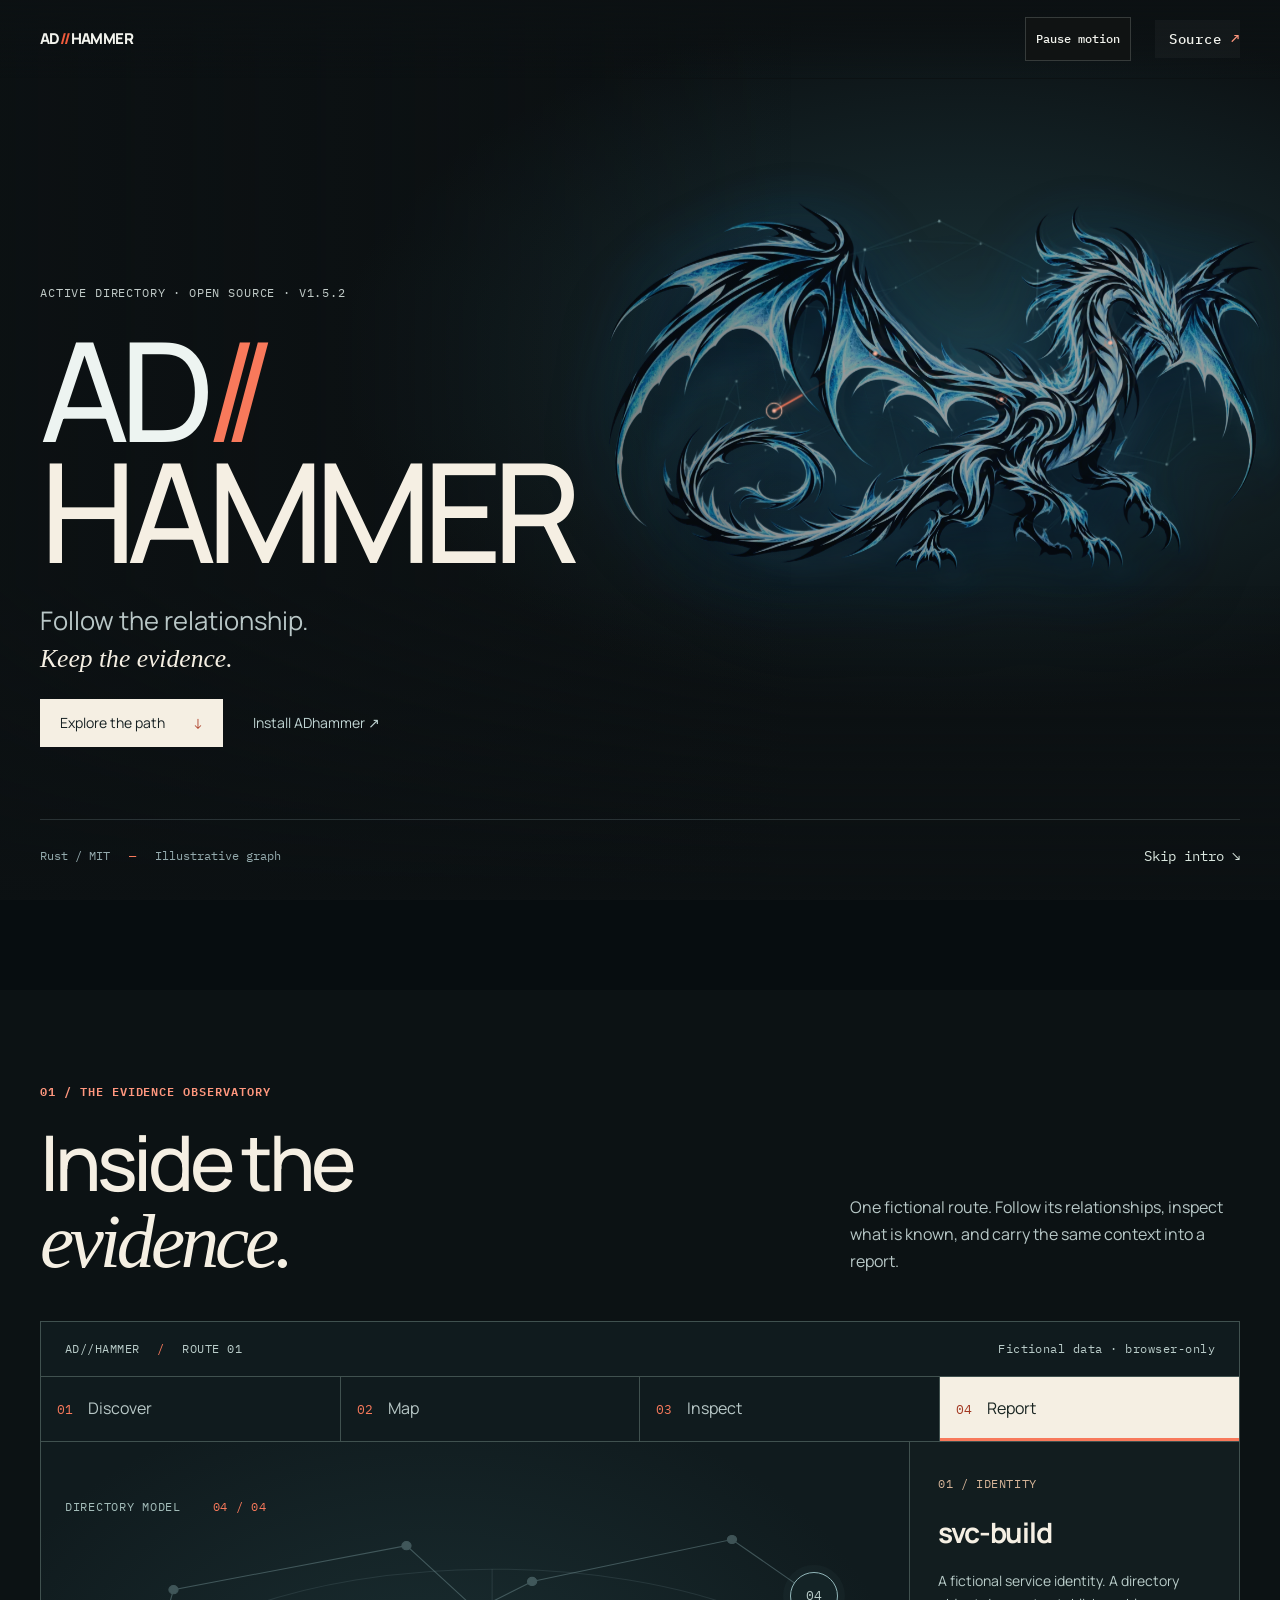
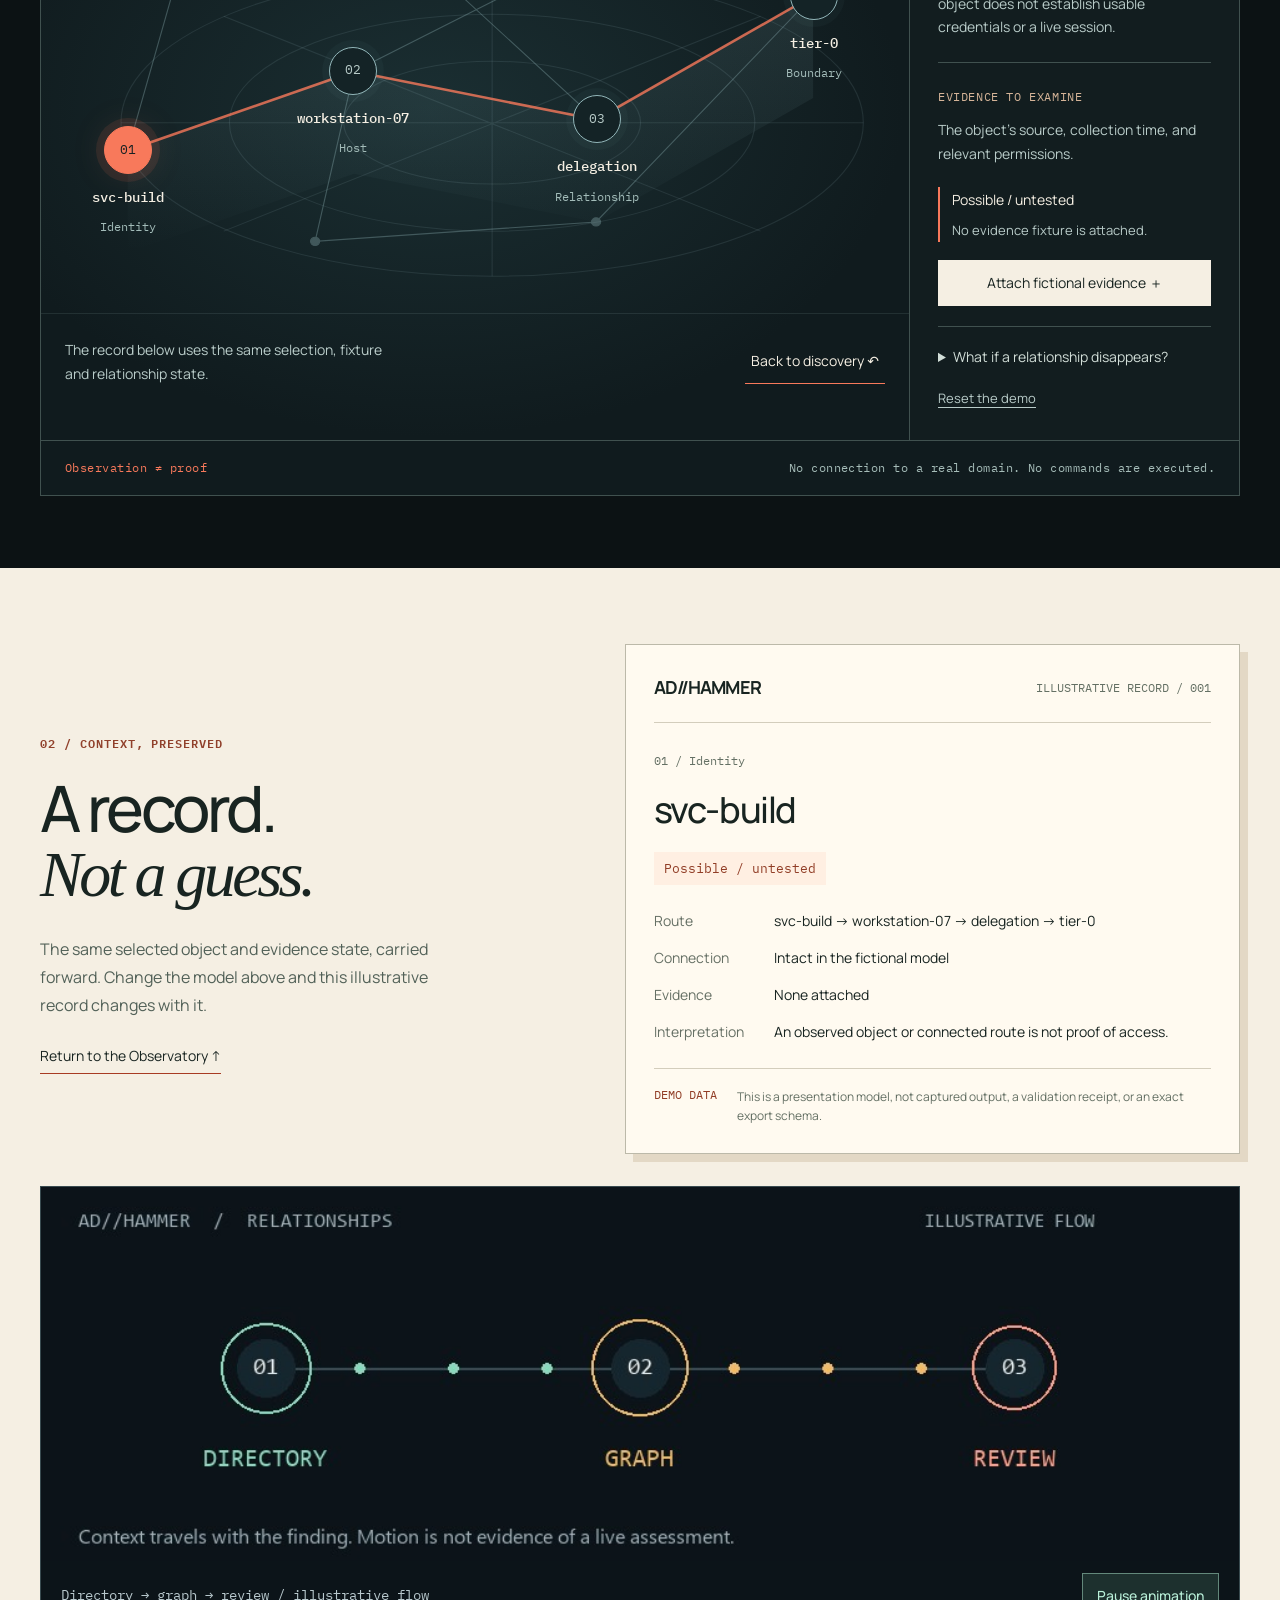
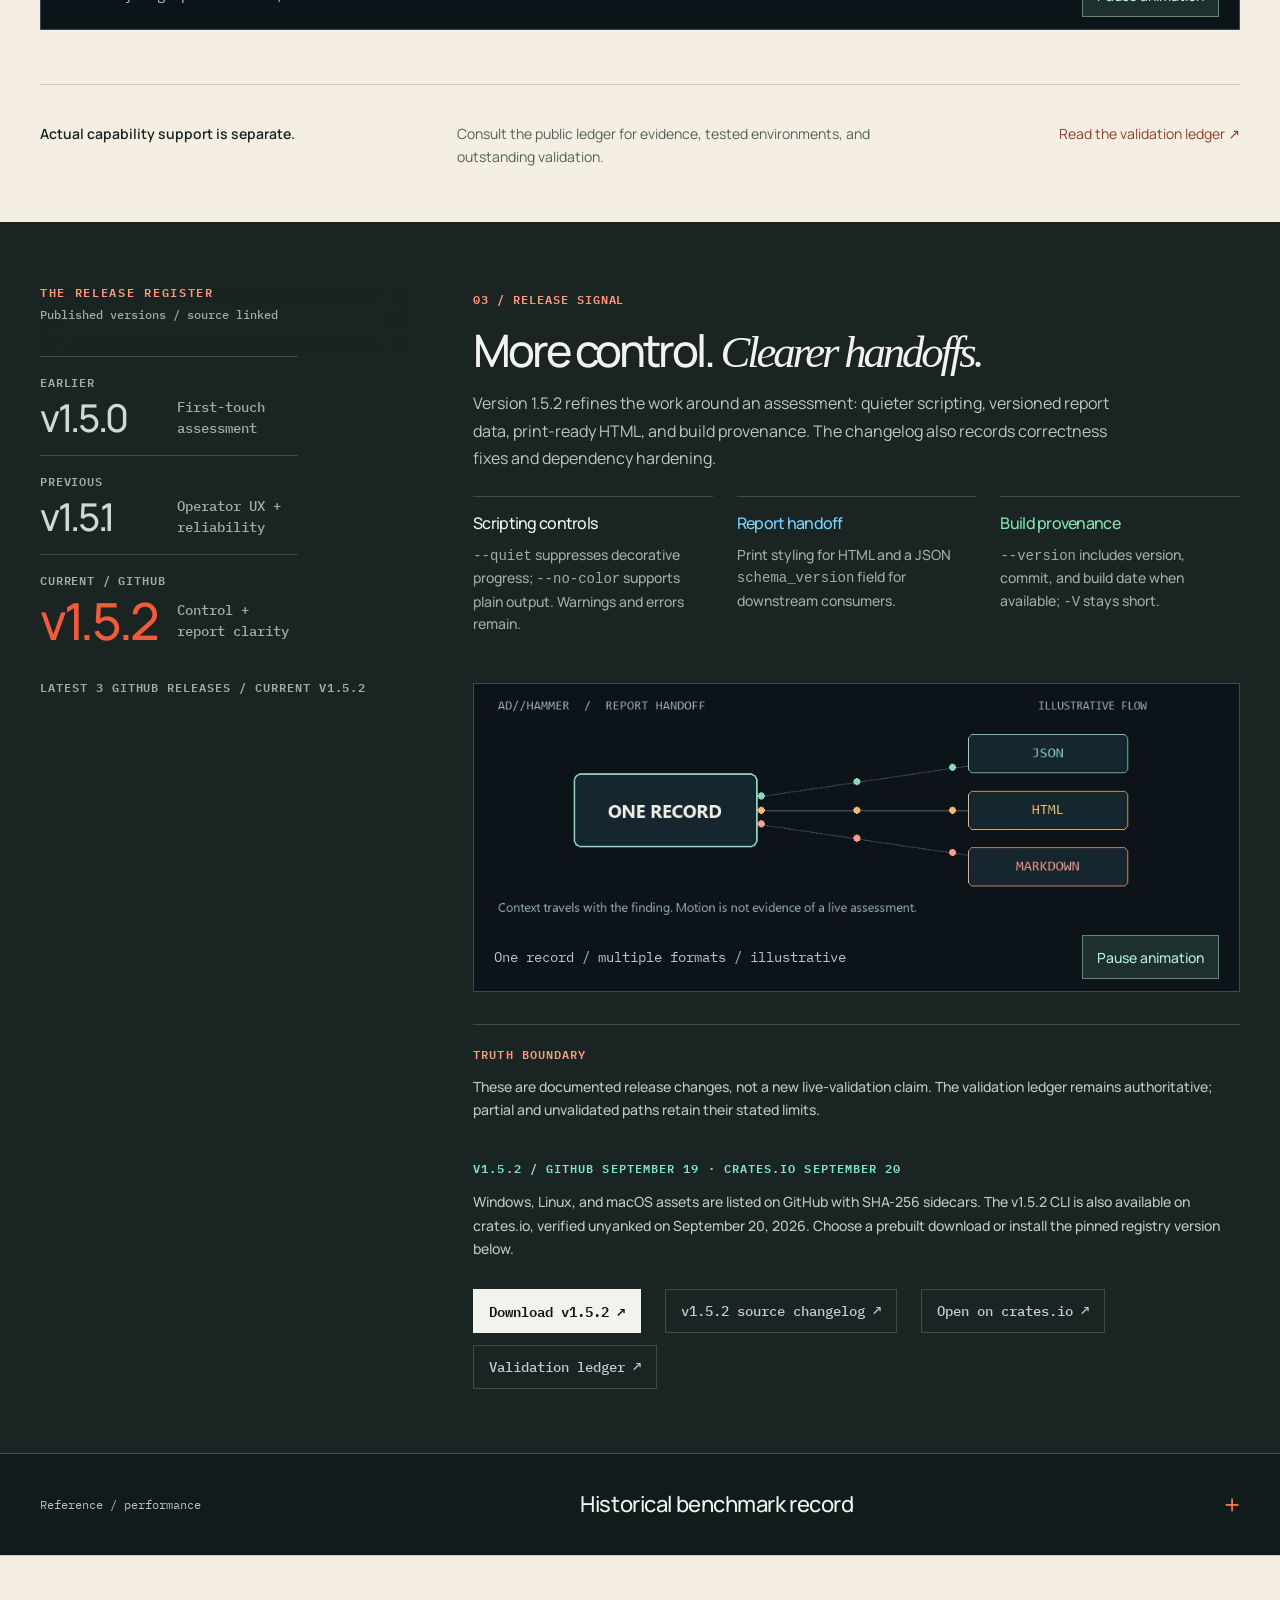
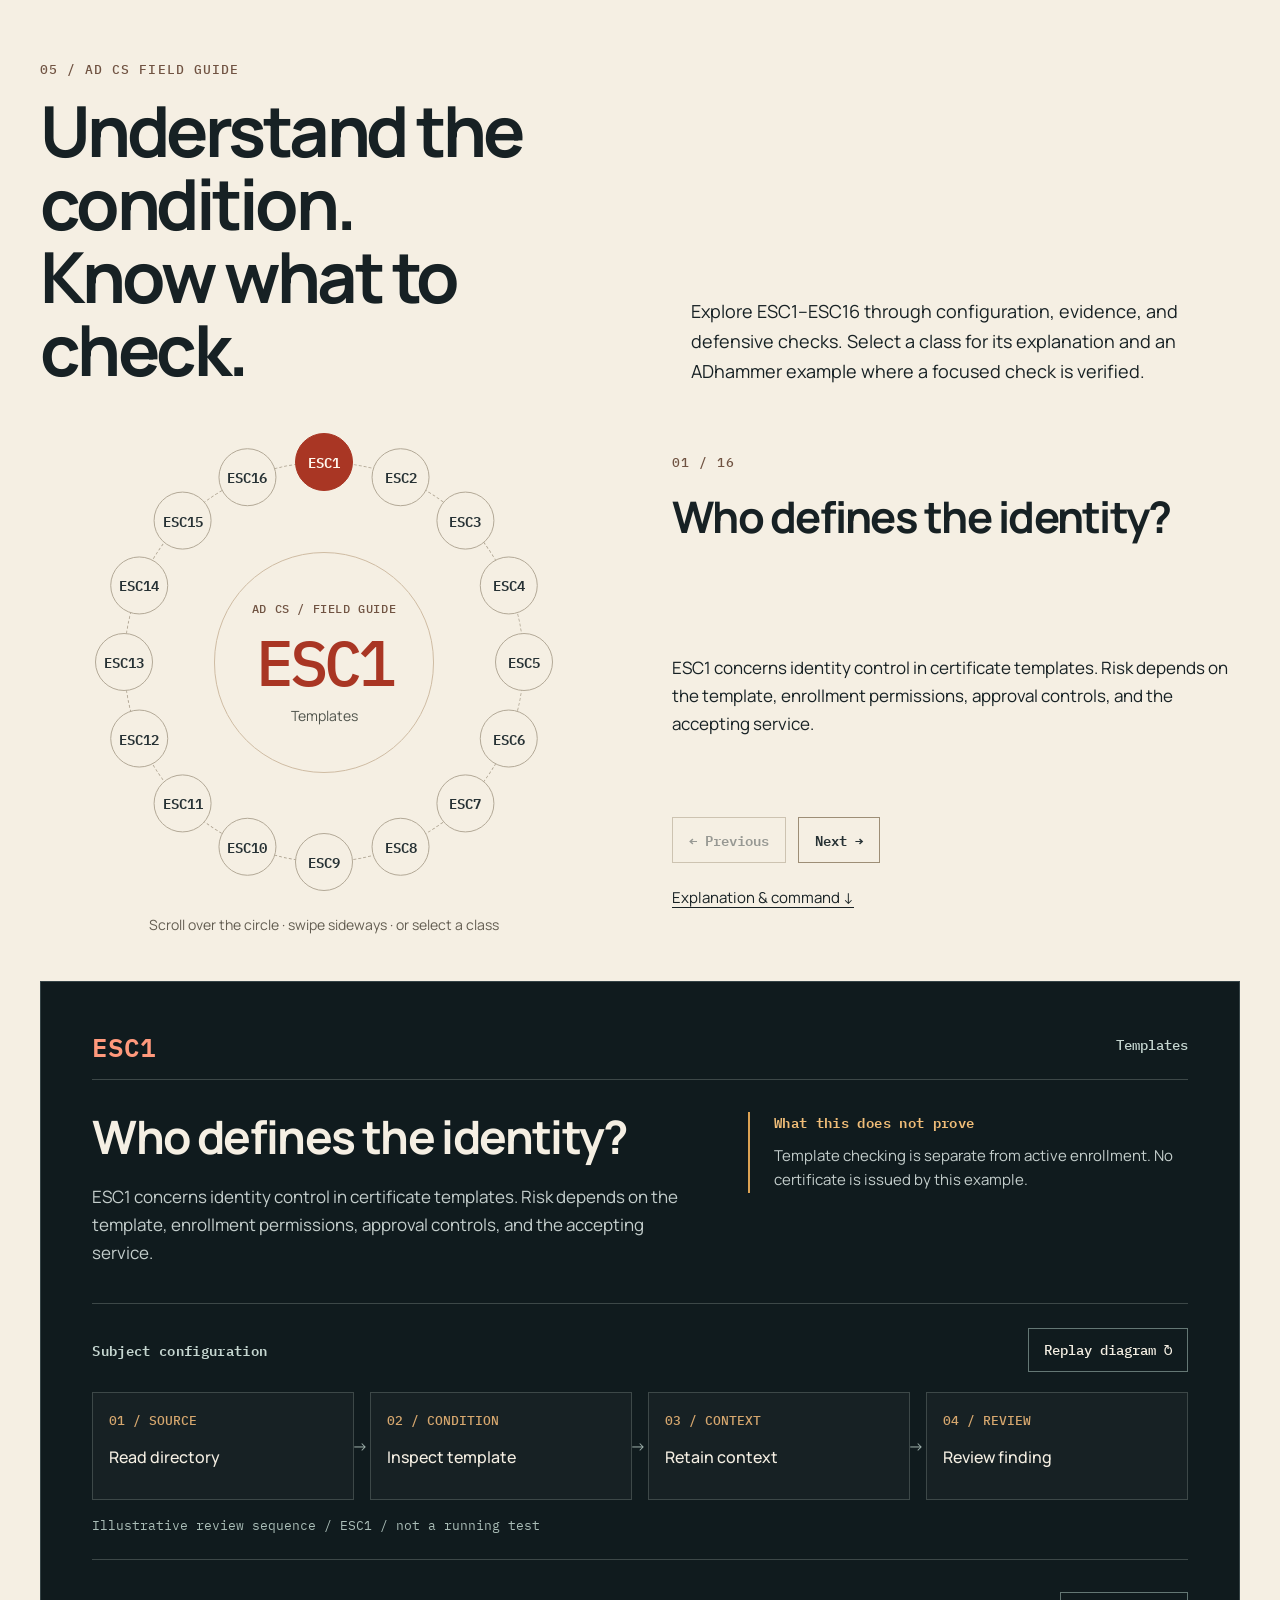
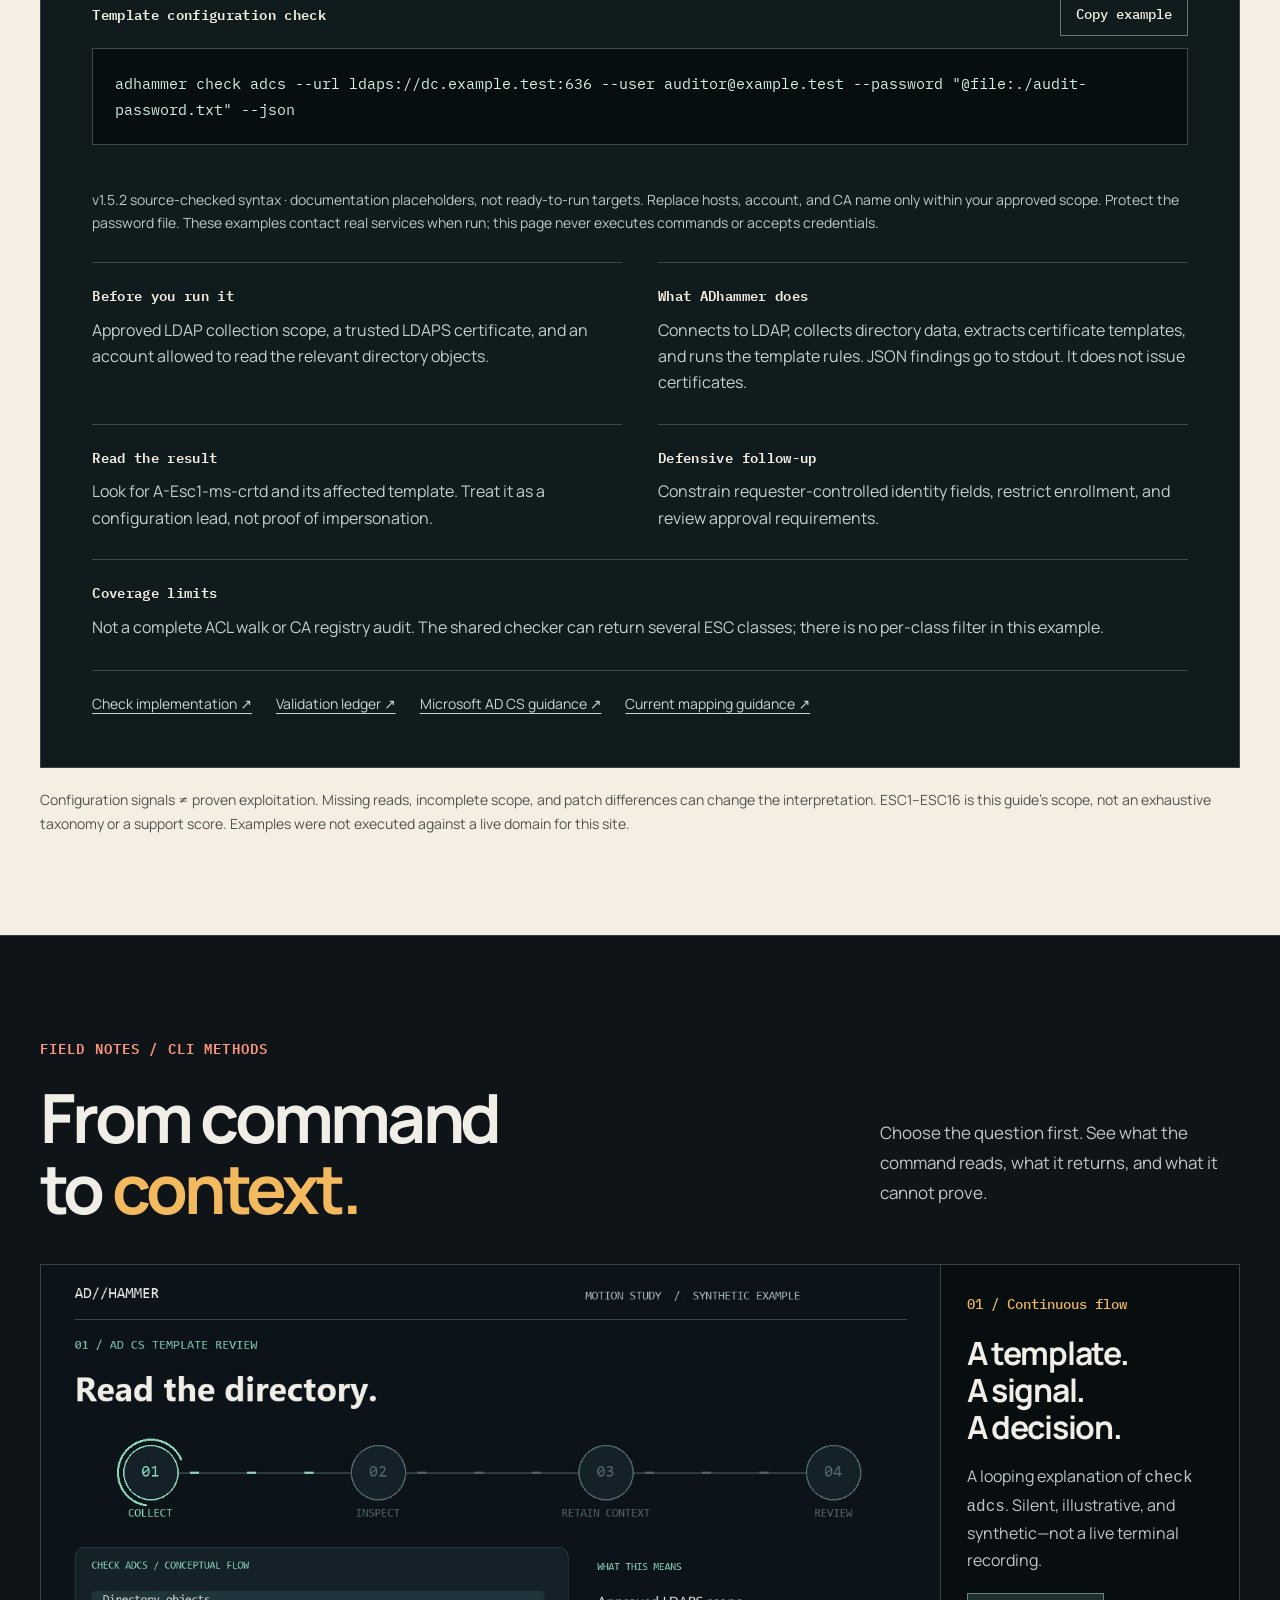
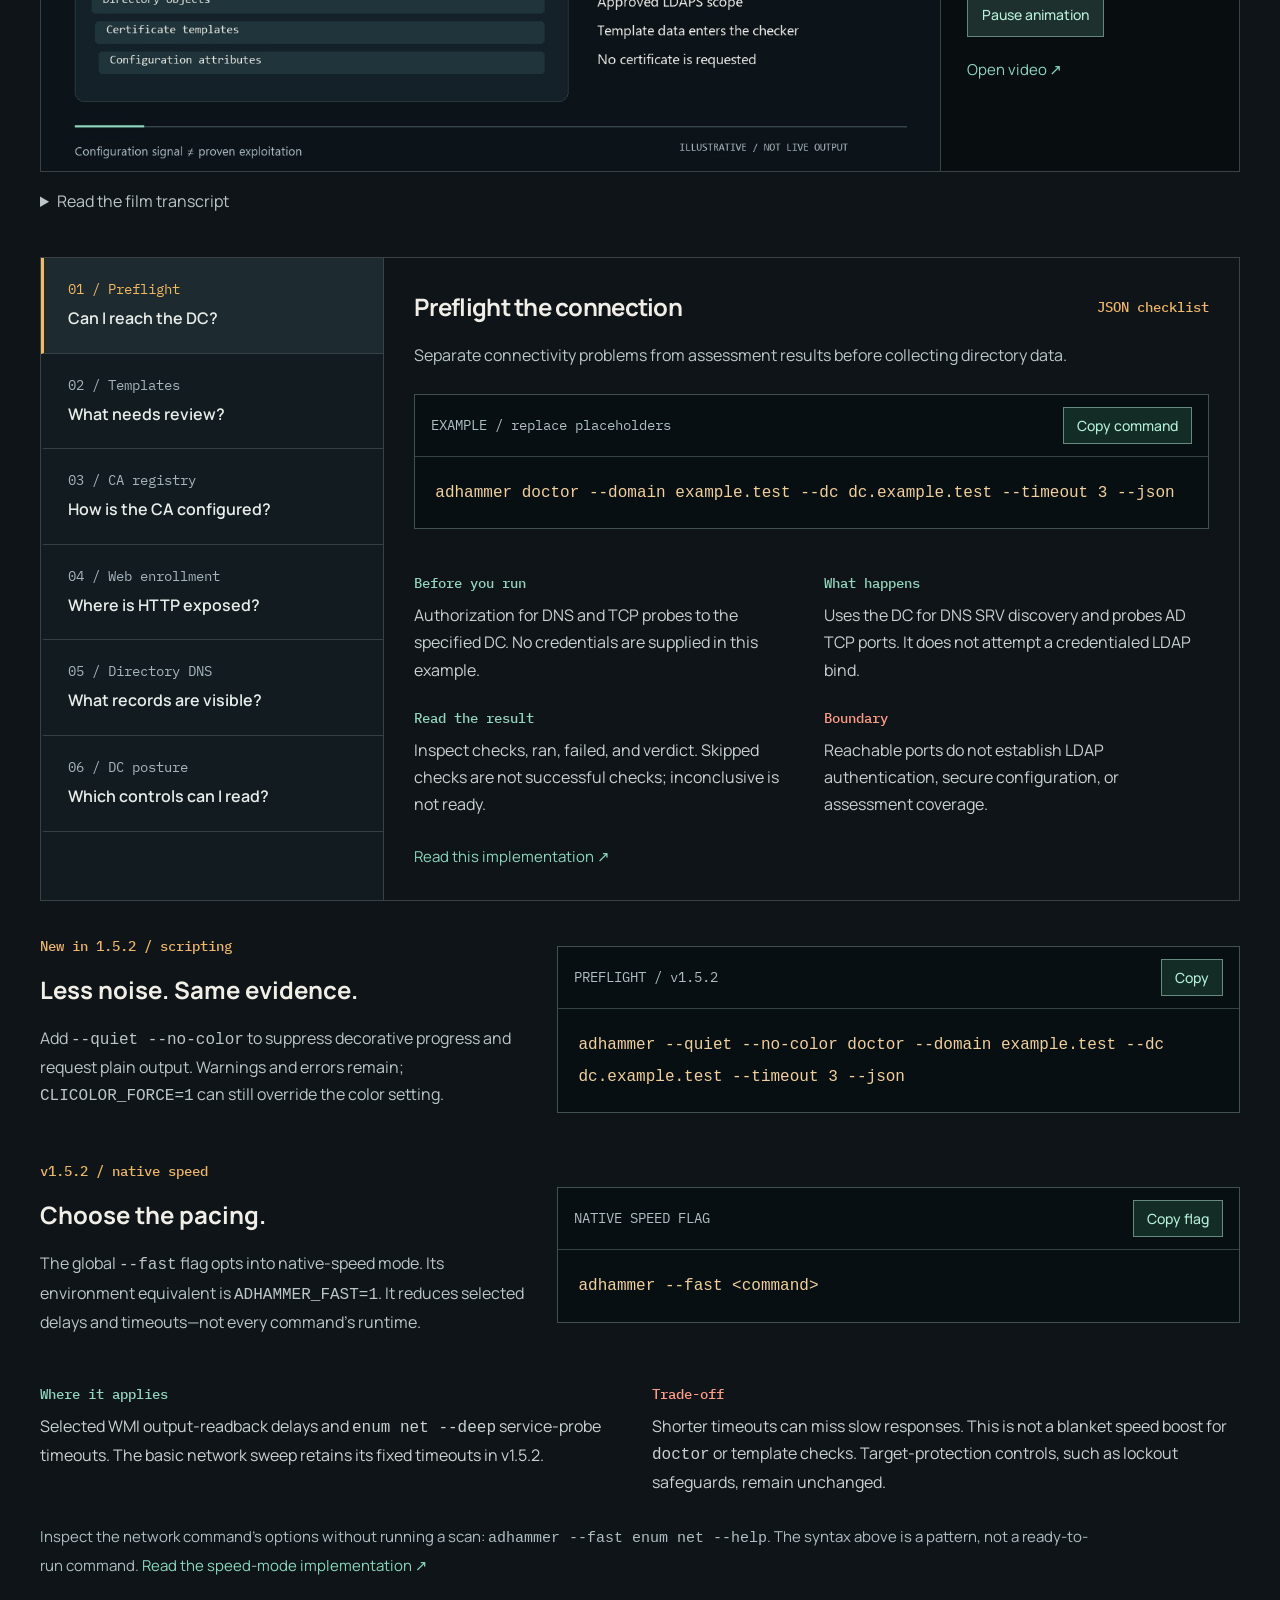
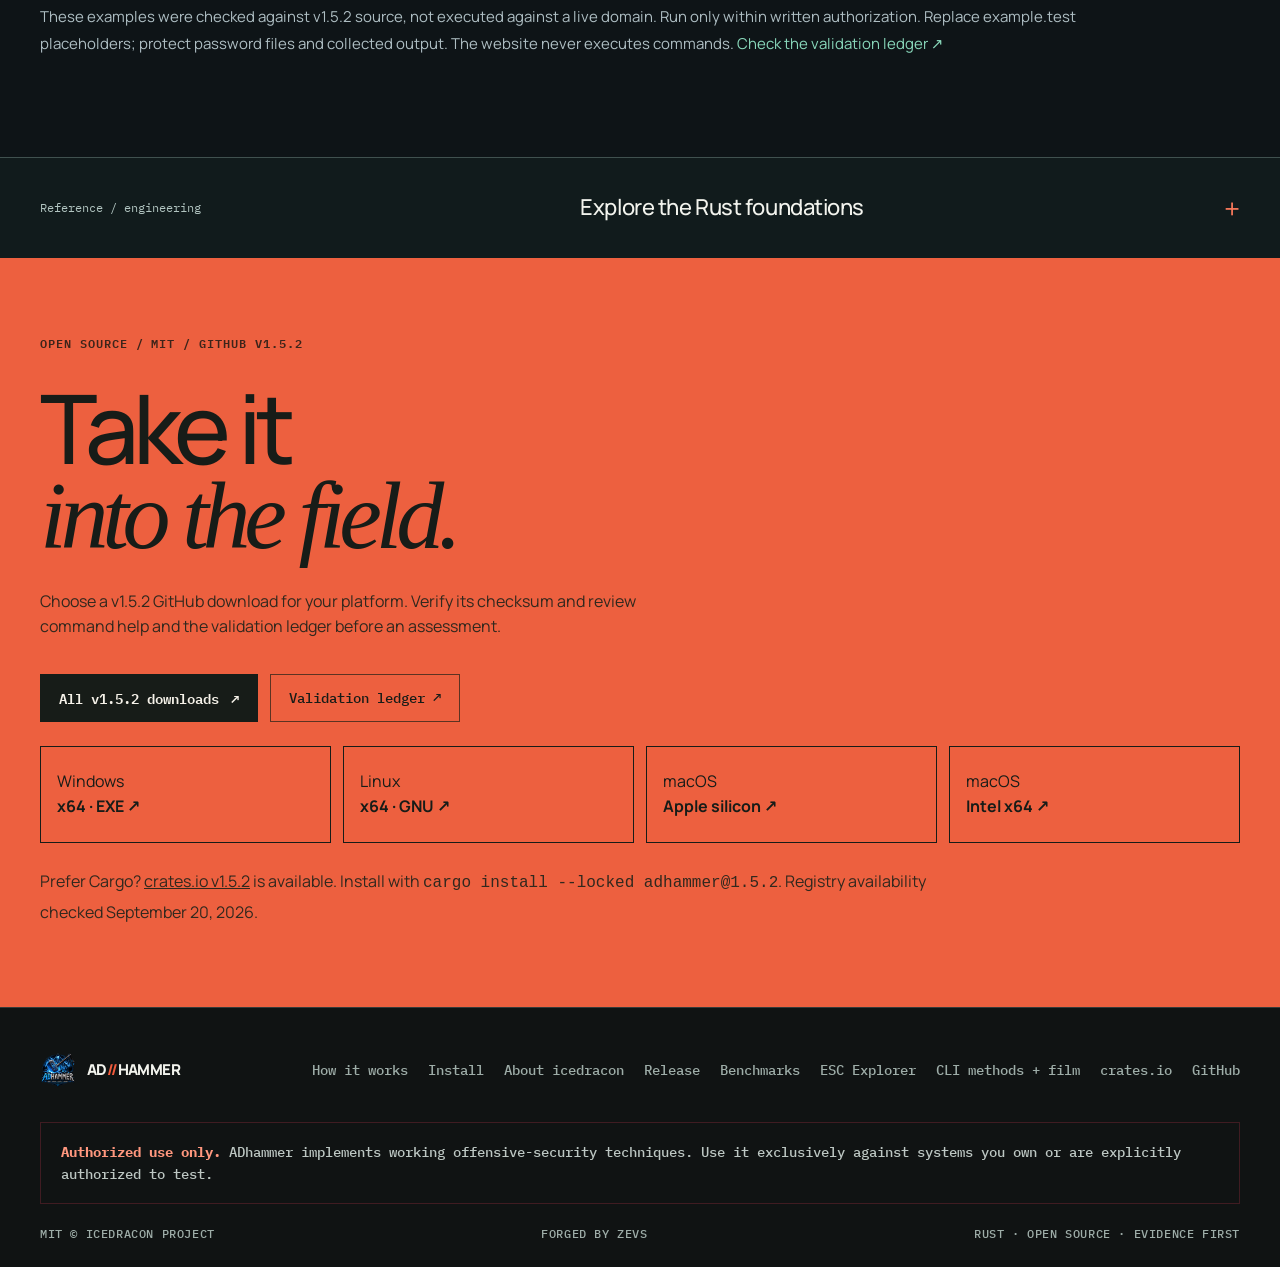
==== site/index.html @ d9f6930b "Refresh v1.5.2 site with ambient films and CLI field notes" ====
<!doctype html>
<html lang="en">
<head>
  <meta charset="utf-8">
  <meta name="viewport" content="width=device-width, initial-scale=1">
  <title>ADhammer — Active Directory Pentest Tool in Rust</title>
  <meta name="description" content="ADhammer is an open-source Active Directory pentest tool in Rust for first-touch discovery, attack-path analysis, AD CS assessment, and evidence-first reporting.">
  <meta name="keywords" content="Active Directory pentest tool, Active Directory penetration testing, Active Directory security assessment, AD CS, attack path analysis, BloodHound, Kerberos, Rust">
  <meta name="author" content="zevs · icedracon">
  <meta name="robots" content="index, follow">
  <meta name="googlebot" content="index, follow, max-image-preview:large, max-snippet:-1, max-video-preview:-1">
  <link rel="canonical" href="https://icedracon.github.io/adhammer/">
  <meta name="theme-color" content="#05070d">
  <link rel="icon" type="image/png" href="assets/favicon.png">
  <link rel="preload" href="assets/ice-dragon-graph.webp" as="image" type="image/webp">
  <meta property="og:title" content="ADhammer — Active Directory Pentest Tool in Rust">
  <meta property="og:description" content="Open-source Active Directory pentest tool for first-touch discovery, attack-path analysis, AD CS assessment, and evidence-first reporting.">
  <meta property="og:type" content="website">
  <meta property="og:url" content="https://icedracon.github.io/adhammer/">
  <meta property="og:site_name" content="ADhammer">
  <meta property="og:image" content="https://icedracon.github.io/adhammer/assets/adhammer-mark.webp">
  <meta property="og:image:width" content="760">
  <meta property="og:image:height" content="760">
  <meta property="og:image:alt" content="ADhammer open-source Active Directory pentest tool">
  <meta name="twitter:card" content="summary_large_image">
  <meta name="twitter:title" content="ADhammer — Active Directory Pentest Tool in Rust">
  <meta name="twitter:description" content="Open-source Active Directory pentest tool for first-touch discovery, attack-path analysis, AD CS assessment, and evidence-first reporting.">
  <meta name="twitter:image" content="https://icedracon.github.io/adhammer/assets/adhammer-mark.webp">
  <meta name="twitter:image:alt" content="ADhammer open-source Active Directory pentest tool">
  <link rel="preconnect" href="https://fonts.googleapis.com">
  <link rel="preconnect" href="https://fonts.gstatic.com" crossorigin>
  <link rel="stylesheet" href="https://fonts.googleapis.com/css2?family=IBM+Plex+Mono:wght@400;500;600&family=Manrope:wght@400;500;600;700;800&display=swap">
  <script>document.documentElement.classList.add("js");</script>
  <style>
    :root {
      --ink: #05070d;
      --ink-2: #090c14;
      --ink-3: #101521;
      --paper: #edf2f6;
      --paper-2: #dfe7ed;
      --white: #f7fbff;
      --soft: #aeb8c4;
      --muted: #788491;
      --line: rgba(216, 234, 247, .13);
      --line-dark: rgba(8, 18, 30, .14);
      --ice: #79d2ff;
      --ice-bright: #c9f2ff;
      --blue: #2ea8ff;
      --blue-deep: #0a4e8a;
      --proof: #ff435e;
      --proof-bright: #ff94a5;
      --green: #82e4b2;
      --amber: #f4c573;
      --violet: #b7a0ff;
      --teal: #80e5cf;
      --max: 1280px;
      --display: "Manrope", system-ui, sans-serif;
      --mono: "IBM Plex Mono", ui-monospace, SFMono-Regular, Consolas, monospace;
    }

    * { box-sizing: border-box; }
    html { overflow-x: hidden; overflow-x: clip; scroll-behavior: smooth; scroll-padding-top: 88px; background: var(--ink); }
    body {
      margin: 0;
      min-width: 320px;
      overflow-x: hidden;
      overflow-x: clip;
      color: var(--white);
      background: var(--ink);
      font-family: var(--display);
      font-size: 16px;
      line-height: 1.6;
      -webkit-font-smoothing: antialiased;
      text-rendering: optimizeLegibility;
    }
    body::before {
      content: "";
      position: fixed;
      inset: 0;
      z-index: -5;
      pointer-events: none;
      background:
        radial-gradient(circle at 82% -8%, rgba(46, 168, 255, .14), transparent 30rem),
        linear-gradient(rgba(255, 255, 255, .022) 1px, transparent 1px),
        linear-gradient(90deg, rgba(255, 255, 255, .022) 1px, transparent 1px);
      background-size: auto, 76px 76px, 76px 76px;
      mask-image: linear-gradient(#000 0 52%, transparent 94%);
    }
    a { color: inherit; text-decoration: none; }
    button { color: inherit; font: inherit; }
    img { max-width: 100%; }
    .sr-only {
      position: absolute;
      width: 1px;
      height: 1px;
      padding: 0;
      margin: -1px;
      overflow: hidden;
      clip: rect(0, 0, 0, 0);
      white-space: nowrap;
      border: 0;
    }
    ::selection { color: #fff; background: #a61d34; }
    :focus-visible { outline: 2px solid var(--ice); outline-offset: 4px; }
    .shell { width: min(calc(100% - 48px), var(--max)); margin-inline: auto; }
    .mono { font-family: var(--mono); }
    .skip-link {
      position: fixed;
      top: 10px;
      left: 10px;
      z-index: 200;
      padding: 10px 14px;
      color: var(--ink);
      background: var(--white);
      transform: translateY(-160%);
      transition: transform .2s ease;
    }
    .skip-link:focus { transform: translateY(0); }
    .eyebrow {
      display: inline-flex;
      align-items: center;
      gap: 11px;
      color: var(--ice);
      font: 600 10px/1 var(--mono);
      letter-spacing: .18em;
      text-transform: uppercase;
    }
    .eyebrow::before { content: ""; width: 24px; height: 1px; background: currentColor; }
    .eyebrow.dark { color: #38546b; }
    .eyebrow.proof { color: var(--proof-bright); }
    .scroll-progress {
      position: fixed;
      inset: 0 auto auto 0;
      z-index: 120;
      width: 100%;
      height: 2px;
      background: linear-gradient(90deg, var(--ice), var(--proof));
      transform: scaleX(0);
      transform-origin: left;
      box-shadow: 0 0 18px rgba(46, 168, 255, .6);
      pointer-events: none;
    }

    header {
      position: fixed;
      inset: 0 0 auto;
      z-index: 100;
      border-bottom: 1px solid transparent;
      background: linear-gradient(to bottom, rgba(5, 7, 13, .86), transparent);
      transition: background .25s ease, border-color .25s ease;
    }
    header.scrolled {
      border-bottom-color: var(--line);
      background: rgba(5, 7, 13, .82);
      backdrop-filter: blur(18px) saturate(140%);
    }
    .nav {
      height: 76px;
      display: flex;
      align-items: center;
      gap: 30px;
    }
    .brand {
      display: inline-flex;
      align-items: center;
      gap: 11px;
      font-size: 15px;
      font-weight: 800;
      letter-spacing: -.04em;
      white-space: nowrap;
    }
    .brand img {
      width: 36px;
      height: 36px;
      object-fit: contain;
      filter: drop-shadow(0 0 12px rgba(46, 168, 255, .34));
    }
    .brand-slash { color: var(--proof); }
    .nav-links {
      display: flex;
      align-items: center;
      gap: 24px;
      margin-left: auto;
      color: #9da8b5;
      font: 500 11px/1 var(--mono);
      letter-spacing: .08em;
      text-transform: uppercase;
    }
    .nav-links a { transition: color .2s ease; }
    .nav-links a:hover { color: var(--white); }
    .nav-source {
      display: inline-flex;
      align-items: center;
      gap: 10px;
      padding: 10px 14px;
      border: 1px solid var(--line);
      background: rgba(255, 255, 255, .03);
      font: 500 11px/1 var(--mono);
      letter-spacing: .05em;
      transition: border-color .2s ease, background .2s ease;
    }
    .nav-source:hover { border-color: rgba(121, 210, 255, .48); background: rgba(121, 210, 255, .08); }
    .nav-source i { color: var(--proof-bright); font-style: normal; }

    .hero {
      position: relative;
      min-height: 100svh;
      display: grid;
      align-items: center;
      overflow: hidden;
      isolation: isolate;
      padding: 112px 0 116px;
      border-bottom: 1px solid var(--line);
    }
    .hero::before {
      content: "";
      position: absolute;
      inset: 0;
      z-index: -4;
      pointer-events: none;
      background:
        radial-gradient(circle at 72% 42%, rgba(46, 168, 255, .2), transparent 31rem),
        radial-gradient(circle at 84% 62%, rgba(255, 67, 94, .075), transparent 23rem),
        linear-gradient(115deg, #05070d 0 34%, rgba(5, 7, 13, .66) 64%, #05070d 100%);
    }
    .hero::after {
      content: "";
      position: absolute;
      inset: auto 0 0;
      z-index: 4;
      height: 24%;
      pointer-events: none;
      background: linear-gradient(transparent, var(--ink));
    }
    .hero-grid {
      position: relative;
      z-index: 5;
      display: grid;
      grid-template-columns: minmax(0, 660px) minmax(0, 1fr);
      grid-template-rows: minmax(0, 1fr) auto;
      align-items: center;
      min-height: min(760px, calc(100svh - 160px));
    }
    .hero-copy { position: relative; z-index: 8; grid-column: 1; grid-row: 1; max-width: 650px; padding-top: 24px; }
    .hero h1 {
      max-width: 780px;
      margin: 24px 0 24px;
      font-size: clamp(58px, 7vw, 112px);
      line-height: .88;
      letter-spacing: -.072em;
      font-weight: 700;
    }
    .hero h1 span {
      display: block;
      margin-top: .11em;
      color: transparent;
      background: linear-gradient(100deg, var(--ice-bright), var(--blue) 52%, var(--proof-bright));
      -webkit-background-clip: text;
      background-clip: text;
    }
    .hero-lede {
      max-width: 600px;
      margin: 0;
      color: #b5bfcb;
      font-size: clamp(16px, 1.45vw, 20px);
      line-height: 1.65;
    }
    .hero-lede strong { color: var(--white); font-weight: 600; }
    .hero-actions {
      display: flex;
      flex-wrap: wrap;
      align-items: center;
      gap: 18px;
      margin-top: 34px;
    }
    .enter-link {
      position: relative;
      display: inline-flex;
      align-items: center;
      gap: 14px;
      min-height: 48px;
      padding: 0 18px;
      color: var(--ink);
      background: var(--white);
      font: 600 12px/1 var(--mono);
      letter-spacing: .04em;
      overflow: hidden;
    }
    .enter-link::before {
      content: "";
      position: absolute;
      inset: 0;
      background: linear-gradient(90deg, var(--ice-bright), #fff 52%, #ffd9df);
      transform: translateX(-102%);
      transition: transform .28s ease;
    }
    .enter-link:hover::before { transform: translateX(0); }
    .enter-link span, .enter-link i { position: relative; z-index: 1; }
    .enter-link i { color: var(--proof); font-style: normal; }
    .quiet-link {
      display: inline-flex;
      align-items: center;
      gap: 8px;
      color: #aeb8c4;
      font: 500 12px/1 var(--mono);
      border-bottom: 1px solid rgba(174, 184, 196, .34);
      padding-bottom: 5px;
      transition: color .2s ease, border-color .2s ease;
    }
    .quiet-link:hover { color: var(--white); border-color: var(--proof); }
    .hero-facts {
      position: relative;
      z-index: 8;
      display: grid;
      grid-column: 1;
      grid-row: 2;
      grid-template-columns: repeat(4, 1fr);
      gap: 0;
      margin-top: 52px;
      border-top: 1px solid var(--line);
      border-bottom: 1px solid var(--line);
      background: linear-gradient(90deg, rgba(5, 7, 13, .78), rgba(5, 7, 13, .26));
    }
    .hero-fact { padding: 15px 14px 15px 0; }
    .hero-fact + .hero-fact { padding-left: 14px; border-left: 1px solid var(--line); }
    .hero-fact b { display: block; color: var(--white); font: 600 13px/1.25 var(--mono); }
    .hero-fact span { display: block; margin-top: 7px; color: var(--muted); font: 500 9px/1.3 var(--mono); letter-spacing: .08em; text-transform: uppercase; }

    .living-stage {
      position: absolute;
      inset: 76px 0 90px;
      z-index: 1;
      width: auto;
      margin: 0;
      perspective: 1100px;
      overflow: hidden;
      pointer-events: none;
      user-select: none;
      --rx: 0deg;
      --ry: 0deg;
      --tx: 0px;
      --ty: 0px;
    }
    .living-stage::before {
      content: "";
      position: absolute;
      inset: 14% -3% -2% 28%;
      z-index: 0;
      border: 1px solid rgba(121, 210, 255, .12);
      border-radius: 50%;
      transform: perspective(900px) rotateX(67deg) rotateZ(-7deg);
      box-shadow: inset 0 0 90px rgba(46, 168, 255, .09), 0 0 44px rgba(46, 168, 255, .05);
    }
    .living-stage::after {
      content: "";
      position: absolute;
      inset: 0;
      z-index: 4;
      pointer-events: none;
      background:
        linear-gradient(90deg, #05070d 0 18%, rgba(5, 7, 13, .97) 30%, rgba(5, 7, 13, .7) 44%, rgba(5, 7, 13, .14) 65%, transparent 78%),
        linear-gradient(180deg, rgba(5, 7, 13, .62), transparent 17%, transparent 72%, #05070d 100%);
    }
    .dragon-rig {
      position: absolute;
      top: 50%;
      right: clamp(18px, 4vw, 64px);
      width: min(62vw, 900px);
      aspect-ratio: 16 / 9;
      z-index: 2;
      transform-style: preserve-3d;
      transform-origin: 67% 48%;
      transform: perspective(1050px) translate3d(var(--tx), calc(-50% + var(--ty)), 0) rotateX(var(--rx)) rotateY(var(--ry));
      transition: transform .12s linear;
      will-change: transform;
      pointer-events: none;
    }
    .dragon-float {
      position: absolute;
      inset: 0;
      transform-style: preserve-3d;
      animation: dragon-alive 6.4s ease-in-out infinite;
    }
    .dragon-aura {
      position: absolute;
      inset: 10% 4% 4%;
      z-index: 0;
      border-radius: 50%;
      background: radial-gradient(circle at 63% 46%, rgba(121, 210, 255, .25), rgba(46, 168, 255, .07) 40%, transparent 70%);
      filter: blur(28px);
      animation: aura-breathe 5.8s ease-in-out infinite;
    }
    .dragon-layer {
      position: absolute;
      inset: 0;
      width: 100%;
      height: 100%;
      object-fit: contain;
      object-position: right center;
      pointer-events: none;
    }
    .dragon-shadow {
      z-index: 1;
      opacity: .25;
      filter: blur(10px) brightness(.42) saturate(1.4) drop-shadow(0 32px 42px rgba(0, 5, 12, .86));
      transform: translate3d(26px, 30px, -100px) scale(.98);
    }
    .dragon-body {
      z-index: 2;
      opacity: .72;
      filter: saturate(.88) contrast(1.12) brightness(.78) drop-shadow(0 24px 36px rgba(0, 5, 12, .82)) drop-shadow(0 0 34px rgba(46, 168, 255, .29));
      transform: translateZ(24px);
      animation: dragon-energy 4.8s ease-in-out infinite;
    }
    .dragon-glint {
      z-index: 3;
      opacity: .2;
      mix-blend-mode: screen;
      filter: saturate(1.2) brightness(1.42) contrast(1.08);
      transform: translate3d(7px, -6px, 96px) scale(.992);
      -webkit-mask-image: radial-gradient(ellipse at 72% 39%, #000 0 15%, rgba(0, 0, 0, .72) 26%, transparent 53%);
      mask-image: radial-gradient(ellipse at 72% 39%, #000 0 15%, rgba(0, 0, 0, .72) 26%, transparent 53%);
      animation: dragon-glint 4.8s ease-in-out infinite;
    }
    .dragon-current {
      position: absolute;
      inset: 0;
      z-index: 4;
      width: 100%;
      height: 100%;
      opacity: .52;
      mix-blend-mode: screen;
      transform: translateZ(118px);
      -webkit-mask-image: url("assets/ice-dragon-graph.webp");
      -webkit-mask-repeat: no-repeat;
      -webkit-mask-position: right center;
      -webkit-mask-size: contain;
      mask-image: url("assets/ice-dragon-graph.webp");
      mask-repeat: no-repeat;
      mask-position: right center;
      mask-size: contain;
      pointer-events: none;
    }
    .dragon-eye {
      position: absolute;
      z-index: 5;
      left: 81.6%;
      top: 35.6%;
      width: 7px;
      height: 7px;
      border-radius: 50%;
      background: #fff;
      box-shadow: 0 0 5px #fff, 0 0 13px var(--ice), 0 0 30px var(--blue);
      animation: eye-live 3.2s ease-in-out infinite;
    }
    .dragon-heart {
      position: absolute;
      z-index: 5;
      left: 67%;
      top: 53%;
      width: 9px;
      height: 9px;
      border-radius: 50%;
      background: var(--proof-bright);
      box-shadow: 0 0 8px #fff, 0 0 22px var(--proof), 0 0 48px rgba(255, 67, 94, .72);
      animation: heart-live 1.7s ease-out infinite;
    }
    .dragon-breath {
      position: absolute;
      left: 85.4%;
      top: 43.1%;
      z-index: 5;
      width: 26%;
      height: 20%;
      opacity: .9;
      transform: translateZ(52px) rotate(12deg);
      transform-origin: 0 50%;
      pointer-events: none;
    }
    .dragon-breath::before {
      content: "";
      position: absolute;
      left: -2%;
      top: 39%;
      width: 86%;
      height: 23%;
      opacity: 0;
      border-radius: 50%;
      background: linear-gradient(90deg, rgba(231, 251, 255, .58), rgba(121, 210, 255, .28) 38%, transparent);
      clip-path: polygon(0 37%, 100% 0, 100% 100%, 0 63%);
      filter: blur(5px) drop-shadow(0 0 12px rgba(121, 210, 255, .58));
      transform-origin: left center;
      animation: breath-core 5.8s ease-in-out infinite;
    }
    .dragon-breath i {
      position: absolute;
      left: 3%;
      top: var(--vapor-y);
      width: var(--vapor-size);
      aspect-ratio: 1.9;
      opacity: 0;
      border-radius: 50%;
      background: radial-gradient(ellipse, rgba(229, 249, 255, .68), rgba(121, 210, 255, .2) 44%, transparent 72%);
      filter: blur(5px) drop-shadow(0 0 8px rgba(121, 210, 255, .42));
      animation: ice-vapor 5.8s ease-out infinite;
      animation-delay: var(--vapor-delay);
    }
    @keyframes dragon-alive {
      0%, 100% { transform: translate3d(0, 3px, 0) rotateZ(-.18deg) scale3d(1, 1, 1); }
      44% { transform: translate3d(0, -12px, 28px) rotateZ(.24deg) scale3d(1.014, 1.024, 1); }
      60% { transform: translate3d(0, -8px, 18px) rotateZ(.08deg) scale3d(1.007, 1.014, 1); }
    }
    @keyframes dragon-energy {
      0%, 100% { filter: saturate(.88) contrast(1.12) brightness(.76) drop-shadow(0 24px 36px rgba(0, 5, 12, .82)) drop-shadow(0 0 28px rgba(46, 168, 255, .24)); }
      50% { filter: saturate(1.05) contrast(1.14) brightness(.88) drop-shadow(0 30px 42px rgba(0, 5, 12, .78)) drop-shadow(0 0 48px rgba(46, 168, 255, .44)); }
    }
    @keyframes dragon-glint { 0%, 100% { opacity: .11; } 48% { opacity: .3; } 68% { opacity: .17; } }
    @keyframes breath-core {
      0%, 100% { opacity: .08; transform: scaleX(.16); }
      18% { opacity: .56; transform: scaleX(.48); }
      55% { opacity: .44; transform: scaleX(1); }
      82% { opacity: .12; transform: scaleX(1.08); }
    }
    @keyframes ice-vapor {
      0%, 100% { opacity: .04; transform: translate3d(0, 0, 0) scale(.28); }
      18% { opacity: .4; }
      48% { opacity: .7; }
      78% { opacity: .18; transform: translate3d(70%, var(--vapor-drift), 0) scale(1.52); }
      94% { opacity: .04; transform: translate3d(76%, var(--vapor-drift), 0) scale(1.62); }
    }
    @keyframes aura-breathe { 0%, 100% { opacity: .56; transform: scale(.9); } 50% { opacity: 1; transform: scale(1.08); } }
    @keyframes eye-live { 0%, 8%, 100% { opacity: .5; transform: scale(.78); } 16%, 74% { opacity: 1; transform: scale(1.25); } 78% { opacity: .14; transform: scale(.2); } 82% { opacity: 1; transform: scale(1.25); } }
    @keyframes heart-live { 0% { opacity: .35; transform: scale(.7); } 42% { opacity: 1; transform: scale(1.22); } 100% { opacity: 0; transform: scale(3.7); } }
    .dragon-live-tag {
      position: absolute;
      right: 4%;
      bottom: 7%;
      z-index: 6;
      display: flex;
      align-items: center;
      gap: 8px;
      color: #8291a0;
      font: 500 9px/1 var(--mono);
      letter-spacing: .1em;
      text-transform: uppercase;
    }
    .dragon-live-tag i { width: 7px; height: 7px; border-radius: 50%; background: var(--green); box-shadow: 0 0 10px var(--green); animation: eye-live 2s ease-in-out infinite; }
    .dragon-live-tag b { color: var(--ice-bright); font-weight: 600; }
    #living-graph {
      position: absolute;
      inset: 0;
      z-index: 3;
      width: 100%;
      height: 100%;
      opacity: .14;
      transform: translateZ(78px);
      pointer-events: none;
    }
    .model-index {
      position: absolute;
      right: 1%;
      top: 8%;
      z-index: 6;
      color: rgba(201, 242, 255, .46);
      font: 500 9px/1 var(--mono);
      letter-spacing: .12em;
      writing-mode: vertical-rl;
      text-transform: uppercase;
    }
    .hero-rail {
      position: absolute;
      z-index: 8;
      inset: auto 0 0;
      display: grid;
      grid-template-columns: repeat(4, 1fr);
      border-top: 1px solid var(--line);
      background: rgba(5, 7, 13, .58);
      backdrop-filter: blur(14px);
    }
    .rail-item {
      position: relative;
      min-height: 90px;
      padding: 20px 24px;
      overflow: hidden;
    }
    .rail-item + .rail-item { border-left: 1px solid var(--line); }
    .rail-item::after {
      content: "";
      position: absolute;
      inset: auto 24px 0;
      height: 1px;
      background: linear-gradient(90deg, transparent, var(--ice), transparent);
      transform: translateX(-140%);
      animation: rail-travel 7s linear infinite;
      animation-delay: calc(var(--i) * 1.05s);
    }
    .rail-item:nth-child(3)::after { background: linear-gradient(90deg, transparent, var(--proof), transparent); }
    @keyframes rail-travel { 0%, 24% { transform: translateX(-140%); } 75%, 100% { transform: translateX(140%); } }
    .rail-item small { display: block; color: var(--muted); font: 500 9px/1 var(--mono); letter-spacing: .12em; text-transform: uppercase; }
    .rail-item b { display: block; margin-top: 10px; font: 600 13px/1 var(--mono); letter-spacing: .04em; }
    .rail-item:nth-child(3) b { color: var(--proof-bright); }

    section { position: relative; }
    .section-head {
      display: grid;
      grid-template-columns: .72fr 1.28fr;
      gap: 54px;
      align-items: end;
      margin-bottom: 72px;
    }
    .section-no { color: var(--muted); font: 500 10px/1 var(--mono); letter-spacing: .14em; text-transform: uppercase; }
    .section-head h2 {
      margin: 0;
      font-size: clamp(44px, 6.2vw, 92px);
      line-height: .94;
      letter-spacing: -.062em;
      font-weight: 650;
    }
    .section-head p { max-width: 540px; margin: 24px 0 0; color: var(--soft); font-size: 17px; }

    .thesis {
      padding: 150px 0 176px;
      overflow: hidden;
      border-bottom: 1px solid var(--line);
    }
    .thesis::before {
      content: "POSSIBLE / PROVEN";
      position: absolute;
      right: -2vw;
      top: 21%;
      color: rgba(255, 255, 255, .025);
      font: 800 clamp(72px, 15vw, 220px)/1 var(--display);
      letter-spacing: -.08em;
      white-space: nowrap;
      pointer-events: none;
    }
    .thesis-copy { position: relative; z-index: 2; }
    .thesis-line {
      margin: 0;
      font-size: clamp(58px, 9.8vw, 146px);
      line-height: .86;
      letter-spacing: -.072em;
      font-weight: 650;
    }
    .thesis-line.muted { color: #4f5965; }
    .thesis-line .proof-word { color: var(--proof); text-shadow: 0 0 42px rgba(255, 67, 94, .18); }
    .thesis-note {
      display: grid;
      grid-template-columns: 170px minmax(0, 510px);
      gap: 32px;
      margin: 74px 0 0 auto;
      max-width: 740px;
      padding-top: 24px;
      border-top: 1px solid var(--line);
    }
    .thesis-note p { margin: 0; color: var(--soft); font-size: 18px; }

    .engine {
      position: relative;
      padding: 154px 0 170px;
      border-top: 1px solid rgba(121, 210, 255, .07);
      background:
        radial-gradient(circle at 74% 35%, rgba(46, 168, 255, .07), transparent 31rem),
        linear-gradient(180deg, rgba(8, 11, 18, 0), rgba(8, 11, 18, .72) 48%, rgba(8, 11, 18, 0));
    }
    .engine-story {
      display: grid;
      grid-template-columns: minmax(300px, .74fr) minmax(0, 1.26fr);
      gap: clamp(42px, 7vw, 104px);
      align-items: start;
    }
    .phase-list { position: relative; }
    .phase {
      position: relative;
      min-height: 47vh;
      display: flex;
      flex-direction: column;
      justify-content: center;
      padding: 46px 0 46px 24px;
      border-top: 1px solid var(--line);
      opacity: .38;
      transition: opacity .35s ease, transform .45s cubic-bezier(.22, 1, .36, 1);
    }
    .phase::before {
      content: "";
      position: absolute;
      left: 0;
      top: 50%;
      width: 2px;
      height: 0;
      background: var(--ice);
      box-shadow: 0 0 16px rgba(121, 210, 255, .7);
      transform: translateY(-50%);
      transition: height .45s cubic-bezier(.22, 1, .36, 1), background .25s ease, box-shadow .25s ease;
    }
    .phase:last-child { border-bottom: 1px solid var(--line); }
    .phase.active { opacity: 1; transform: translateX(6px); }
    .phase.active::before { height: 52%; }
    .phase[data-scene="2"].active::before { background: var(--proof); box-shadow: 0 0 16px rgba(255, 67, 94, .72); }
    .phase[data-scene="3"].active::before { background: var(--green); box-shadow: 0 0 16px rgba(130, 228, 178, .62); }
    .phase-button {
      width: 100%;
      padding: 0;
      border: 0;
      text-align: left;
      background: transparent;
      cursor: pointer;
    }
    .phase-top { display: flex; justify-content: space-between; align-items: center; color: var(--muted); font: 500 10px/1 var(--mono); letter-spacing: .12em; text-transform: uppercase; }
    .phase-top i { width: 8px; height: 8px; border: 1px solid currentColor; border-radius: 50%; font-style: normal; transition: background .2s, box-shadow .2s; }
    .phase.active .phase-top { color: var(--ice); }
    .phase.active .phase-top i { background: var(--ice); box-shadow: 0 0 12px rgba(121, 210, 255, .8); }
    .phase[data-scene="2"].active .phase-top { color: var(--proof-bright); }
    .phase[data-scene="2"].active .phase-top i { background: var(--proof); box-shadow: 0 0 12px rgba(255, 67, 94, .8); }
    .phase h3 { margin: 19px 0 12px; font-size: clamp(30px, 3vw, 48px); line-height: 1; letter-spacing: -.045em; }
    .phase p { max-width: 480px; margin: 0; color: var(--soft); }
    .phase-tags { display: flex; flex-wrap: wrap; gap: 7px; margin-top: 20px; }
    .phase-tags span { padding: 7px 9px; border: 1px solid var(--line); color: #8793a0; font: 500 9px/1 var(--mono); letter-spacing: .05em; text-transform: uppercase; }
    .schema-wrap {
      --scene-accent: 121, 210, 255;
      position: sticky;
      top: 108px;
      margin: 0;
      height: min(74vh, 720px);
      min-height: 520px;
      border: 1px solid var(--line);
      background:
        linear-gradient(rgba(255, 255, 255, .024) 1px, transparent 1px),
        linear-gradient(90deg, rgba(255, 255, 255, .024) 1px, transparent 1px),
        radial-gradient(circle at 50% 50%, rgba(46, 168, 255, .09), transparent 60%),
        #080b12;
      background-size: 44px 44px, 44px 44px, auto, auto;
      box-shadow: 0 38px 110px rgba(0, 5, 12, .34), inset 0 0 80px rgba(var(--scene-accent), .025);
      overflow: hidden;
      isolation: isolate;
      transition: border-color .6s ease, box-shadow .6s ease;
    }
    .schema-wrap[data-scene="2"] { --scene-accent: 255, 67, 94; border-color: rgba(255, 67, 94, .2); }
    .schema-wrap[data-scene="3"] { --scene-accent: 130, 228, 178; border-color: rgba(130, 228, 178, .18); }
    .schema-wrap::before {
      content: "";
      position: absolute;
      inset: -30%;
      z-index: 0;
      pointer-events: none;
      background: radial-gradient(circle at 54% 48%, rgba(var(--scene-accent), .12), transparent 34%);
      opacity: .62;
      transform: scale(.9);
      transition: background .65s ease, transform .8s cubic-bezier(.22, 1, .36, 1), opacity .65s ease;
    }
    .schema-wrap[data-scene="1"]::before { transform: scale(1.08); }
    .schema-wrap[data-scene="2"]::before { opacity: .82; transform: scale(1.16); }
    .schema-wrap[data-scene="3"]::before { opacity: .42; transform: scale(.78); }
    .schema-wrap::after {
      content: "";
      position: absolute;
      inset: 0;
      pointer-events: none;
      background: linear-gradient(transparent 49.6%, rgba(121, 210, 255, .08) 50%, transparent 50.4%);
      background-size: 100% 9px;
      opacity: .26;
    }
    .schema-dragon {
      position: absolute;
      left: 50%;
      top: 50%;
      z-index: 0;
      width: 92%;
      height: 72%;
      object-fit: contain;
      opacity: .22;
      filter: saturate(.65) contrast(1.1) brightness(.62) drop-shadow(0 0 24px rgba(46, 168, 255, .2));
      transform: translate(-50%, -50%) scale(.94);
      transition: opacity .8s ease, filter .8s ease, transform .8s cubic-bezier(.22, 1, .36, 1);
      pointer-events: none;
    }
    .schema-wrap[data-scene="1"] .schema-dragon { opacity: .13; filter: saturate(.55) brightness(.5) drop-shadow(0 0 34px rgba(46, 168, 255, .22)); transform: translate(-50%, -50%) scale(1.04) rotateY(-5deg); }
    .schema-wrap[data-scene="2"] .schema-dragon { opacity: .17; filter: saturate(.3) brightness(.45) drop-shadow(0 0 36px rgba(255, 67, 94, .32)); transform: translate(-50%, -50%) scale(1.08) rotateY(6deg); }
    .schema-wrap[data-scene="3"] .schema-dragon { opacity: .07; filter: saturate(.45) brightness(.42); transform: translate(-50%, -50%) scale(.78); }
    #schema-canvas { position: relative; z-index: 2; width: 100%; height: 100%; display: block; }
    .theatre-route-visual {
      position: absolute;
      inset: 0;
      z-index: 2;
      width: 100%;
      height: 100%;
      opacity: 0;
      transform: translateY(12px) scale(.98);
      transition: opacity .45s ease, transform .7s cubic-bezier(.22, 1, .36, 1);
      pointer-events: none;
    }
    .schema-wrap[data-scene="1"] .theatre-route-visual,
    .schema-wrap[data-scene="2"] .theatre-route-visual { opacity: 1; transform: none; }
    .theatre-route-base {
      fill: none;
      stroke: rgba(201, 242, 255, .17);
      stroke-width: 2;
    }
    .theatre-route-current {
      fill: none;
      stroke: var(--ice);
      stroke-width: 4;
      stroke-linecap: round;
      stroke-dasharray: .1 .9;
      filter: drop-shadow(0 0 8px rgba(121, 210, 255, .9));
      animation: theatre-route-flow 2.4s linear infinite;
    }
    .schema-wrap[data-scene="2"][data-verdict="proven"] .theatre-route-current {
      stroke: var(--proof-bright);
      filter: drop-shadow(0 0 9px rgba(255, 67, 94, .9));
      animation-duration: 1.45s;
    }
    .theatre-route-node { fill: #08111a; stroke: var(--ice); stroke-width: 2; transition: stroke .35s ease, filter .35s ease; }
    .schema-wrap[data-scene="2"][data-verdict="proven"] .theatre-route-node { stroke: var(--proof-bright); filter: drop-shadow(0 0 7px rgba(255, 67, 94, .75)); }
    .theatre-route-label { fill: rgba(223, 235, 244, .72); font: 500 12px var(--mono); letter-spacing: .08em; text-anchor: middle; }
    @keyframes theatre-route-flow { to { stroke-dashoffset: -1; } }

    .theatre-lab-note {
      position: absolute;
      left: 20px;
      top: 42px;
      z-index: 4;
      color: rgba(201, 242, 255, .44);
      font: 500 8px/1 var(--mono);
      letter-spacing: .13em;
      text-transform: uppercase;
    }
    .theatre-lab-note::before { content: ""; display: inline-block; width: 16px; height: 1px; margin: 0 7px 3px 0; background: currentColor; }
    .theatre-overlay {
      position: absolute;
      z-index: 4;
      opacity: 0;
      transform: translateY(14px);
      transition: opacity .42s ease, transform .55s cubic-bezier(.22, 1, .36, 1);
      pointer-events: none;
    }
    .theatre-intake {
      left: 22px;
      top: 86px;
      width: min(286px, calc(100% - 44px));
      padding: 14px;
      border: 1px solid rgba(121, 210, 255, .14);
      background: rgba(5, 10, 17, .62);
      backdrop-filter: blur(9px);
    }
    .schema-wrap[data-scene="0"] .theatre-intake { opacity: 1; transform: none; }
    .theatre-intake > span,
    .theatre-proof > span,
    .theatre-report > span,
    .theatre-verdict > span {
      display: block;
      color: rgba(201, 242, 255, .48);
      font: 500 8px/1 var(--mono);
      letter-spacing: .12em;
      text-transform: uppercase;
    }
    .theatre-signal-grid { display: grid; grid-template-columns: 1fr 1fr; gap: 6px; margin-top: 12px; }
    .theatre-signal-grid b {
      display: flex;
      align-items: center;
      gap: 7px;
      padding: 9px;
      border: 1px solid rgba(255, 255, 255, .07);
      color: #b9c7d3;
      background: rgba(255, 255, 255, .025);
      font: 500 9px/1 var(--mono);
      letter-spacing: .04em;
    }
    .theatre-signal-grid b::before { content: ""; width: 5px; height: 5px; border-radius: 50%; background: var(--ice); box-shadow: 0 0 8px rgba(121, 210, 255, .8); }
    .theatre-verdict {
      left: 50%;
      top: 82px;
      width: min(430px, calc(100% - 44px));
      text-align: center;
      transform: translate(-50%, 14px);
    }
    .schema-wrap[data-scene="1"] .theatre-verdict,
    .schema-wrap[data-scene="2"] .theatre-verdict { opacity: 1; transform: translate(-50%, 0); }
    .theatre-verdict-shift { display: flex; align-items: center; justify-content: center; gap: 12px; margin-top: 10px; }
    .theatre-verdict-shift b {
      padding: 8px 11px;
      border: 1px solid rgba(121, 210, 255, .28);
      color: var(--ice-bright);
      background: rgba(46, 168, 255, .08);
      font: 600 10px/1 var(--mono);
      letter-spacing: .12em;
      transition: opacity .3s ease, color .3s ease, border-color .3s ease, background .3s ease, box-shadow .3s ease;
    }
    .theatre-verdict-shift i { color: rgba(255, 255, 255, .22); font: 400 12px/1 var(--mono); }
    .theatre-verdict-shift .proven { opacity: .22; border-color: rgba(255, 67, 94, .24); color: var(--proof-bright); background: rgba(255, 67, 94, .06); }
    .schema-wrap[data-scene="2"][data-verdict="proven"] .theatre-verdict-shift .possible { opacity: .28; }
    .schema-wrap[data-scene="2"][data-verdict="proven"] .theatre-verdict-shift i { color: var(--proof-bright); }
    .schema-wrap[data-scene="2"][data-verdict="proven"] .theatre-verdict-shift .proven { opacity: 1; border-color: rgba(255, 67, 94, .55); background: rgba(255, 67, 94, .13); box-shadow: 0 0 28px rgba(255, 67, 94, .16); }
    .theatre-proof {
      right: 20px;
      bottom: 88px;
      width: min(322px, calc(100% - 40px));
      padding: 14px 16px;
      border: 1px solid rgba(255, 67, 94, .2);
      background: rgba(12, 7, 13, .78);
      backdrop-filter: blur(12px);
    }
    .schema-wrap[data-scene="2"] .theatre-proof { opacity: .28; transform: translateY(8px); }
    .schema-wrap[data-scene="2"][data-verdict="proven"] .theatre-proof { opacity: 1; transform: none; }
    .theatre-proof dl { display: grid; grid-template-columns: 78px 1fr; gap: 6px 12px; margin: 12px 0 0; font: 500 9px/1.35 var(--mono); }
    .theatre-proof dt { color: #687482; }
    .theatre-proof dd { margin: 0; color: #cbd7e0; }
    .theatre-proof dd:last-child { color: var(--proof-bright); }
    .theatre-report {
      right: 22px;
      top: 86px;
      width: min(350px, calc(100% - 44px));
      padding: 18px;
      border: 1px solid rgba(130, 228, 178, .22);
      color: #0d1b20;
      background: rgba(235, 244, 241, .94);
      box-shadow: 0 26px 70px rgba(0, 0, 0, .24);
    }
    .schema-wrap[data-scene="3"] .theatre-report { opacity: 1; transform: none; }
    .theatre-report > span { color: #59716f; }
    .theatre-report h4 { margin: 14px 0 5px; font-size: 19px; line-height: 1.05; letter-spacing: -.035em; }
    .theatre-report p { margin: 0; color: #526763; font-size: 11px; line-height: 1.45; }
    .theatre-report-formats { display: flex; flex-wrap: wrap; gap: 6px; margin-top: 15px; }
    .theatre-report-formats b { padding: 6px 8px; border: 1px solid rgba(12, 50, 43, .16); color: #25483f; font: 600 8px/1 var(--mono); letter-spacing: .06em; }
    .schema-chrome { position: absolute; inset: 0; z-index: 3; pointer-events: none; }
    .schema-top {
      position: absolute;
      inset: 18px 20px auto;
      display: flex;
      justify-content: space-between;
      gap: 20px;
      color: var(--muted);
      font: 500 9px/1 var(--mono);
      letter-spacing: .11em;
      text-transform: uppercase;
    }
    .schema-top strong { color: var(--ice); font-weight: 600; }
    .schema-bottom {
      position: absolute;
      inset: auto 20px 20px;
      display: flex;
      align-items: end;
      justify-content: space-between;
      gap: 24px;
    }
    .schema-bottom b { display: block; font-size: 20px; letter-spacing: -.03em; }
    .schema-bottom span { display: block; margin-top: 4px; color: var(--muted); font: 500 10px/1.5 var(--mono); }
    .schema-step-dots { display: flex; gap: 6px; }
    .schema-step-dots i { width: 22px; height: 2px; background: rgba(255, 255, 255, .14); }
    .schema-step-dots i.on { background: var(--ice); box-shadow: 0 0 8px rgba(121, 210, 255, .5); }
    .schema-step-dots i.proof-on { background: var(--proof); box-shadow: 0 0 8px rgba(255, 67, 94, .5); }
    .schema-step-dots i.export-on { background: var(--green); box-shadow: 0 0 8px rgba(130, 228, 178, .5); }

    .proof-section {
      padding: 158px 0;
      color: #0a1119;
      background:
        linear-gradient(rgba(8, 18, 30, .04) 1px, transparent 1px),
        linear-gradient(90deg, rgba(8, 18, 30, .04) 1px, transparent 1px),
        var(--paper);
      background-size: 64px 64px;
    }
    .proof-grid {
      display: grid;
      grid-template-columns: minmax(300px, .72fr) minmax(0, 1.28fr);
      gap: clamp(48px, 8vw, 116px);
      align-items: start;
    }
    .proof-copy { position: sticky; top: 120px; }
    .proof-copy h2 { margin: 23px 0 22px; font-size: clamp(48px, 6vw, 88px); line-height: .92; letter-spacing: -.065em; }
    .proof-copy h2 span { color: #bf203a; }
    .proof-copy > p { max-width: 460px; margin: 0; color: #52616f; font-size: 17px; }
    .ledger-link {
      display: inline-flex;
      align-items: center;
      gap: 10px;
      margin-top: 28px;
      padding-bottom: 6px;
      border-bottom: 1px solid rgba(8, 18, 30, .35);
      color: #152838;
      font: 600 11px/1 var(--mono);
    }
    .ledger-link i { color: #c5203a; font-style: normal; }
    .artifact-shell {
      border: 1px solid var(--line-dark);
      background: rgba(255, 255, 255, .76);
      box-shadow: 0 34px 90px rgba(18, 41, 58, .13);
    }
    .artifact-top {
      display: flex;
      align-items: center;
      justify-content: space-between;
      gap: 20px;
      padding: 14px 16px;
      border-bottom: 1px solid var(--line-dark);
      background: rgba(220, 230, 237, .74);
      color: #536574;
      font: 500 9px/1 var(--mono);
      letter-spacing: .09em;
      text-transform: uppercase;
    }
    .window-dots { display: flex; gap: 5px; }
    .window-dots i { width: 7px; height: 7px; border: 1px solid rgba(8, 18, 30, .3); border-radius: 50%; }
    .window-dots i:last-child { background: #c5203a; border-color: #c5203a; }
    .artifact-tabs {
      display: grid;
      grid-template-columns: repeat(3, 1fr);
      border-bottom: 1px solid var(--line-dark);
    }
    .artifact-tab {
      padding: 17px;
      border: 0;
      border-right: 1px solid var(--line-dark);
      color: #6a7884;
      background: rgba(255, 255, 255, .35);
      font: 600 10px/1 var(--mono);
      letter-spacing: .08em;
      text-transform: uppercase;
      cursor: pointer;
    }
    .artifact-tab:last-child { border-right: 0; }
    .artifact-tab[aria-selected="true"] { color: #0a1119; background: #fff; box-shadow: inset 0 -2px #c5203a; }
    .artifact-panel { min-height: 525px; padding: clamp(22px, 4vw, 42px); }
    .artifact-panel[hidden] { display: none; }
    .artifact-kicker { display: flex; justify-content: space-between; gap: 18px; color: #71808d; font: 500 9px/1 var(--mono); letter-spacing: .08em; text-transform: uppercase; }
    .state-shift {
      display: grid;
      grid-template-columns: 1fr 44px 1fr;
      align-items: center;
      gap: 18px;
      margin-top: 30px;
    }
    .state-card { padding: 22px; border: 1px solid var(--line-dark); background: #f8fafb; }
    .state-card small { color: #71808d; font: 500 9px/1 var(--mono); letter-spacing: .1em; text-transform: uppercase; }
    .state-card b { display: block; margin-top: 9px; font-size: 28px; line-height: 1; letter-spacing: -.04em; }
    .state-card.proven { color: #a9142c; border-color: rgba(197, 32, 58, .28); background: #fff5f6; }
    .state-arrow { color: #c5203a; text-align: center; font: 600 20px/1 var(--mono); }
    .route {
      position: relative;
      display: grid;
      grid-template-columns: repeat(4, 1fr);
      gap: 12px;
      margin-top: 42px;
    }
    .route::before {
      content: "";
      position: absolute;
      top: 16px;
      left: 8%;
      right: 8%;
      height: 1px;
      background: linear-gradient(90deg, #6aaed2, #c5203a);
    }
    .route-node { position: relative; z-index: 1; text-align: center; }
    .route-node i {
      display: block;
      width: 33px;
      height: 33px;
      margin: 0 auto 12px;
      border: 7px solid var(--paper);
      border-radius: 50%;
      background: #58a9d4;
      box-shadow: 0 0 0 1px #58a9d4;
    }
    .route-node:last-child i { background: #c5203a; box-shadow: 0 0 0 1px #c5203a, 0 0 16px rgba(197, 32, 58, .28); }
    .route-node b { display: block; font: 600 10px/1.25 var(--mono); }
    .route-node span { display: block; margin-top: 5px; color: #7b8995; font: 500 8px/1.25 var(--mono); text-transform: uppercase; }
    .artifact-record {
      display: grid;
      grid-template-columns: 130px 1fr;
      gap: 10px 18px;
      margin-top: 38px;
      padding-top: 24px;
      border-top: 1px solid var(--line-dark);
      font: 500 10px/1.55 var(--mono);
    }
    .artifact-record dt { color: #788793; }
    .artifact-record dd { margin: 0; color: #1a2a36; overflow-wrap: anywhere; }
    .artifact-record .proof-value { color: #a9142c; }
    .code-record {
      margin: 24px 0 0;
      padding: 24px;
      overflow-x: auto;
      border: 1px solid var(--line-dark);
      color: #253745;
      background: #f7f9fa;
      font: 500 11px/1.8 var(--mono);
      white-space: pre-wrap;
    }
    .code-record .key { color: #2c769d; }
    .code-record .value { color: #a9142c; }
    .export-stack { display: grid; gap: 12px; margin-top: 28px; }
    .export-row { display: grid; grid-template-columns: 92px 1fr auto; gap: 18px; align-items: center; padding: 20px; border: 1px solid var(--line-dark); background: #f8fafb; }
    .export-row b { font: 600 12px/1 var(--mono); }
    .export-row span { color: #687783; font-size: 13px; }
    .export-row i { color: #188259; font: 600 9px/1 var(--mono); font-style: normal; text-transform: uppercase; }
    .artifact-caption { margin: 16px 0 0; color: #7b8892; font: 500 9px/1.5 var(--mono); }

    .release-pulse {
      isolation: isolate;
      overflow: hidden;
      padding: 156px 0 144px;
      border-top: 1px solid rgba(121, 210, 255, .12);
      border-bottom: 1px solid var(--line);
      background:
        radial-gradient(circle at 14% 38%, rgba(255, 67, 94, .14), transparent 28rem),
        radial-gradient(circle at 82% 18%, rgba(46, 168, 255, .13), transparent 31rem),
        linear-gradient(135deg, #080b12 0%, #05070d 54%, #0a0e17 100%);
    }
    .release-pulse::before {
      content: "";
      position: absolute;
      inset: 0;
      z-index: -2;
      pointer-events: none;
      background:
        linear-gradient(115deg, transparent 0 45%, rgba(121, 210, 255, .045) 45.1% 45.2%, transparent 45.3%),
        linear-gradient(rgba(255, 255, 255, .022) 1px, transparent 1px),
        linear-gradient(90deg, rgba(255, 255, 255, .022) 1px, transparent 1px);
      background-size: auto, 64px 64px, 64px 64px;
      mask-image: linear-gradient(90deg, #000, rgba(0, 0, 0, .54) 58%, transparent);
    }
    .release-pulse::after {
      content: "1.4.x";
      position: absolute;
      top: -8vw;
      right: -3vw;
      z-index: -1;
      color: transparent;
      font-size: clamp(180px, 30vw, 520px);
      font-weight: 800;
      line-height: 1;
      letter-spacing: -.1em;
      -webkit-text-stroke: 1px rgba(121, 210, 255, .055);
      pointer-events: none;
      user-select: none;
    }
    .release-grid {
      display: grid;
      grid-template-columns: minmax(320px, .76fr) minmax(0, 1.24fr);
      gap: clamp(56px, 8vw, 118px);
      align-items: stretch;
    }
    .release-lineage {
      position: relative;
      min-height: 610px;
      margin: 0;
      overflow: hidden;
      border: 1px solid var(--line);
      border-left-color: rgba(255, 67, 94, .62);
      background:
        radial-gradient(circle at 36% 46%, rgba(255, 67, 94, .1), transparent 15rem),
        linear-gradient(rgba(255, 255, 255, .022) 1px, transparent 1px),
        linear-gradient(90deg, rgba(255, 255, 255, .022) 1px, transparent 1px),
        rgba(4, 7, 12, .72);
      background-size: auto, 46px 46px, 46px 46px, auto;
      box-shadow: 0 34px 90px rgba(0, 0, 0, .22);
    }
    .release-lineage-head {
      position: absolute;
      inset: 0 0 auto;
      z-index: 4;
      min-height: 70px;
      padding: 17px 20px;
      border-bottom: 1px solid var(--line);
      background: rgba(5, 7, 13, .72);
      backdrop-filter: blur(12px);
    }
    .release-lineage-head span { display: block; color: var(--ice); font: 600 9px/1 var(--mono); letter-spacing: .14em; text-transform: uppercase; }
    .release-lineage-head b { display: block; margin-top: 8px; color: #7e8b97; font: 500 9px/1 var(--mono); }
    .release-lineage-map { position: absolute; inset: 70px 0 0; }
    .release-lineage-visual { position: absolute; inset: 0; width: 100%; height: 100%; pointer-events: none; }
    .release-line, .release-line-pulse, .release-line-ambient { fill: none; vector-effect: non-scaling-stroke; }
    .release-line-history { stroke: rgba(121, 210, 255, .38); stroke-width: 1.5; }
    .release-line-current-path { stroke: url(#release-line-gradient); stroke-width: 2; }
    .release-line-pulse {
      stroke: #fff;
      stroke-width: 3.5;
      stroke-linecap: round;
      stroke-dasharray: .03 .97;
      filter: drop-shadow(0 0 8px rgba(255, 67, 94, .92));
      animation: release-proof-travel 4.2s linear infinite;
    }
    .release-line-ambient { stroke: rgba(121, 210, 255, .1); stroke-width: 1; stroke-dasharray: 2 8; }
    .release-lineage-dot { fill: var(--ice); opacity: .24; }
    .release-lineage-node {
      position: absolute;
      z-index: 3;
      width: min(70%, 280px);
      display: grid;
      grid-template-columns: 50px minmax(0, 1fr);
      gap: 16px;
      align-items: center;
      padding: 8px;
      border: 0;
      color: var(--white);
      background: transparent;
      text-align: left;
      transform: translateY(-50%);
    }
    a.release-lineage-node { transition: background .2s ease, transform .25s ease; }
    a.release-lineage-node:hover { background: linear-gradient(90deg, rgba(121, 210, 255, .06), transparent); transform: translateY(-50%) translateX(4px); }
    .release-lineage-149 { left: 8%; top: 18%; }
    .release-lineage-1410 { left: 28%; top: 47%; }
    .release-lineage-150 { left: 8%; top: 79%; }
    .release-lineage-orb {
      position: relative;
      width: 50px;
      height: 50px;
      display: grid;
      place-items: center;
      border: 1px solid #5f7789;
      border-radius: 50%;
      background: #0a121c;
      box-shadow: 0 0 0 7px rgba(121, 210, 255, .025), 0 0 24px rgba(121, 210, 255, .1);
    }
    .release-lineage-orb i { width: 8px; height: 8px; border-radius: 50%; background: #7d96a8; box-shadow: 0 0 12px rgba(121, 210, 255, .34); }
    .release-lineage-current .release-lineage-orb { border-color: var(--proof); background: rgba(52, 9, 18, .9); box-shadow: 0 0 0 8px rgba(255, 67, 94, .04), 0 0 34px rgba(255, 67, 94, .3); }
    .release-lineage-current .release-lineage-orb i { background: #fff; box-shadow: 0 0 4px #fff, 0 0 18px var(--proof); }
    .release-lineage-current .release-lineage-orb::after {
      content: "";
      position: absolute;
      inset: 11px;
      border: 1px solid var(--proof);
      border-radius: 50%;
      animation: heart-live 2.2s ease-out infinite;
    }
    .release-lineage-copy small { display: block; color: var(--muted); font: 600 10px/1.35 var(--mono); letter-spacing: .07em; text-transform: uppercase; }
    .release-lineage-copy strong { display: block; margin-top: 6px; font-size: 25px; line-height: 1; letter-spacing: -.055em; }
    .release-lineage-current .release-lineage-copy strong { color: var(--proof-bright); font-size: clamp(34px, 4.2vw, 52px); }
    .release-lineage-copy em { display: block; margin-top: 7px; color: #74818d; font: 500 9px/1.35 var(--mono); font-style: normal; }
    .release-lineage-status {
      position: absolute;
      right: 16px;
      bottom: 14px;
      color: var(--proof-bright);
      font: 600 7px/1 var(--mono);
      letter-spacing: .08em;
      text-transform: uppercase;
    }
    @keyframes release-proof-travel { to { stroke-dashoffset: -1; } }
    .js .release-line-pulse { animation-play-state: paused; }
    .js .release-lineage.in .release-line-pulse { animation-play-state: running; }
    .release-story { align-self: center; }
    .release-story h2 { margin: 25px 0 24px; font-size: clamp(54px, 6.8vw, 98px); line-height: .88; letter-spacing: -.07em; }
    .release-story h2 span { display: block; color: #8d98a5; }
    .release-intro { max-width: 660px; margin: 0; color: var(--soft); font-size: 17px; }
    .release-facts {
      display: grid;
      grid-template-columns: repeat(3, 1fr);
      margin-top: 46px;
      border: 1px solid var(--line);
      background: rgba(255, 255, 255, .018);
    }
    .release-fact { min-height: 154px; padding: 24px 20px; }
    .release-fact + .release-fact { border-left: 1px solid var(--line); }
    .release-fact strong { display: block; color: var(--white); font-size: clamp(20px, 2.2vw, 30px); line-height: 1; letter-spacing: -.045em; }
    .release-fact:nth-child(2) strong { color: var(--ice); }
    .release-fact:nth-child(3) strong { color: var(--green); }
    .release-fact span { display: block; margin-top: 14px; color: var(--muted); font: 500 9px/1.55 var(--mono); text-transform: uppercase; }
    .release-boundary {
      display: grid;
      grid-template-columns: 110px 1fr;
      gap: 24px;
      margin-top: 28px;
      padding: 22px 0;
      border-top: 1px solid var(--line);
      border-bottom: 1px solid var(--line);
    }
    .release-boundary b { color: var(--proof-bright); font: 600 9px/1.5 var(--mono); letter-spacing: .09em; text-transform: uppercase; }
    .release-boundary p { margin: 0; color: #8c98a4; font: 500 10px/1.65 var(--mono); }
    .release-distribution-note { margin-top: 18px; padding: 18px 20px; border: 1px solid rgba(121, 210, 255, .18); background: rgba(121, 210, 255, .035); }
    .release-distribution-note span { color: var(--ice); font: 600 9px/1 var(--mono); letter-spacing: .09em; text-transform: uppercase; }
    .release-distribution-note p { margin: 9px 0 0; color: #8996a2; font: 500 10px/1.6 var(--mono); }
    .release-links { display: flex; flex-wrap: wrap; gap: 12px; margin-top: 28px; }
    .release-link {
      display: inline-flex;
      align-items: center;
      min-height: 44px;
      padding: 0 15px;
      border: 1px solid var(--line);
      color: #c2ccd6;
      font: 500 10px/1 var(--mono);
      transition: color .2s ease, border-color .2s ease, background .2s ease;
    }
    .release-link:first-child { color: var(--ink); border-color: var(--white); background: var(--white); font-weight: 600; }
    .release-link:hover { color: var(--white); border-color: rgba(121, 210, 255, .42); background: rgba(121, 210, 255, .07); }
    .release-link:first-child:hover { color: var(--ink); border-color: var(--ice-bright); background: var(--ice-bright); }
    .benchmarks { padding: 164px 0 176px; overflow: hidden; }
    .benchmarks::before {
      content: "";
      position: absolute;
      inset: 0;
      pointer-events: none;
      background: radial-gradient(circle at 12% 38%, rgba(255, 67, 94, .08), transparent 28rem), radial-gradient(circle at 88% 62%, rgba(46, 168, 255, .08), transparent 24rem);
    }
    .bench-head { position: relative; z-index: 2; max-width: 970px; margin-bottom: 82px; }
    .bench-head h2 { margin: 23px 0 22px; font-size: clamp(52px, 7.5vw, 108px); line-height: .9; letter-spacing: -.068em; }
    .bench-head p { max-width: 650px; margin: 0; color: var(--soft); font-size: 17px; }
    .bench-layout {
      position: relative;
      z-index: 2;
      display: grid;
      grid-template-columns: minmax(0, 1.12fr) minmax(340px, .88fr);
      gap: clamp(48px, 7vw, 94px);
      align-items: start;
    }
    .race-panel {
      position: sticky;
      top: 116px;
      min-height: 560px;
      padding: clamp(24px, 4vw, 46px);
      border: 1px solid var(--line);
      background: rgba(9, 12, 20, .84);
      backdrop-filter: blur(14px);
    }
    .race-top { display: flex; justify-content: space-between; gap: 20px; color: var(--muted); font: 500 9px/1 var(--mono); letter-spacing: .1em; text-transform: uppercase; }
    .race-top span:last-child { color: var(--ice); }
    .race-number { margin-top: 56px; font-size: clamp(88px, 12vw, 178px); line-height: .72; letter-spacing: -.085em; font-weight: 650; }
    .race-number span { color: var(--proof); }
    .race-number.loss span { color: var(--amber); }
    .race-title { margin-top: 30px; font-size: clamp(23px, 3vw, 40px); line-height: 1.06; letter-spacing: -.045em; }
    .race-sub { margin-top: 10px; color: var(--muted); font: 500 10px/1.6 var(--mono); }
    .race-bars { display: grid; gap: 25px; margin-top: 54px; }
    .race-bar-head { display: flex; justify-content: space-between; gap: 18px; margin-bottom: 9px; color: #9ba7b4; font: 500 10px/1 var(--mono); }
    .race-bar-head b { color: var(--white); font-weight: 600; }
    .race-track { height: 6px; overflow: hidden; background: rgba(255, 255, 255, .07); }
    .race-fill { width: 0; height: 100%; background: var(--ice); box-shadow: 0 0 16px rgba(121, 210, 255, .55); transition: width .7s cubic-bezier(.22, 1, .36, 1); }
    .race-fill.them { background: #4c5663; box-shadow: none; }
    .race-disclaimer { margin-top: 46px; padding-top: 18px; border-top: 1px solid var(--line); color: var(--muted); font: 500 9px/1.65 var(--mono); }
    .bench-list { border-top: 1px solid var(--line); }
    .bench-choice {
      width: 100%;
      display: grid;
      grid-template-columns: 1fr auto;
      gap: 24px;
      align-items: center;
      min-height: 94px;
      padding: 18px 0;
      border: 0;
      border-bottom: 1px solid var(--line);
      text-align: left;
      background: transparent;
      cursor: pointer;
      opacity: .52;
      transition: opacity .2s ease, padding .25s ease;
    }
    .bench-choice:hover { opacity: .82; }
    .bench-choice[aria-pressed="true"] { opacity: 1; padding-left: 16px; box-shadow: inset 2px 0 var(--proof); }
    .bench-choice b { display: block; font-size: 17px; letter-spacing: -.02em; }
    .bench-choice small { display: block; margin-top: 6px; color: var(--muted); font: 500 9px/1.4 var(--mono); }
    .bench-choice strong { color: var(--ice); font: 600 15px/1 var(--mono); }
    .bench-choice[aria-pressed="true"] strong { color: var(--proof-bright); }
    .matrix-details { position: relative; z-index: 2; margin-top: 68px; border: 1px solid var(--line); }
    .matrix-details summary {
      display: flex;
      justify-content: space-between;
      gap: 20px;
      padding: 22px 24px;
      cursor: pointer;
      color: #b9c3cd;
      font: 500 11px/1.4 var(--mono);
      list-style: none;
    }
    .matrix-details summary::-webkit-details-marker { display: none; }
    .matrix-details summary::after { content: "+"; color: var(--proof-bright); }
    .matrix-details[open] summary::after { content: "−"; }
    .matrix-wrap { overflow-x: auto; border-top: 1px solid var(--line); }
    .matrix-table { width: 100%; min-width: 880px; border-collapse: collapse; font: 500 10px/1.4 var(--mono); }
    .matrix-table th, .matrix-table td { padding: 15px 17px; border-bottom: 1px solid var(--line); text-align: left; }
    .matrix-table th { color: var(--muted); font-weight: 500; text-transform: uppercase; letter-spacing: .08em; }
    .matrix-table td:nth-child(n+2) { color: #aeb9c4; }
    .matrix-table td.ours { color: var(--ice-bright); }
    .matrix-table td.win { color: var(--green); }
    .matrix-method { padding: 22px 24px; color: var(--muted); font: 500 9px/1.7 var(--mono); }
    .matrix-method a { color: var(--ice); border-bottom: 1px solid rgba(121, 210, 255, .35); }

    .coverage {
      padding: 162px 0 174px;
      color: #0a1119;
      background: var(--paper);
      overflow: hidden;
    }
    .coverage::before {
      content: "";
      position: absolute;
      width: 700px;
      height: 700px;
      right: -260px;
      top: -260px;
      border: 1px solid rgba(8, 18, 30, .08);
      border-radius: 50%;
      box-shadow: 0 0 0 90px rgba(8, 18, 30, .025), 0 0 0 180px rgba(8, 18, 30, .018);
    }
    .coverage-head {
      position: relative;
      z-index: 2;
      display: grid;
      grid-template-columns: 1fr auto;
      gap: 60px;
      align-items: end;
      margin-bottom: 80px;
    }
    .coverage-head h2 { margin: 22px 0 0; max-width: 850px; font-size: clamp(50px, 7vw, 100px); line-height: .9; letter-spacing: -.068em; }
    .coverage-score { color: #0b1822; font-size: clamp(70px, 9vw, 130px); line-height: .72; letter-spacing: -.08em; font-weight: 650; white-space: nowrap; }
    .coverage-score span { color: #8b99a5; font-size: .31em; letter-spacing: -.04em; }
    .coverage-layout {
      position: relative;
      z-index: 2;
      display: grid;
      grid-template-columns: minmax(500px, 1.14fr) minmax(310px, .86fr);
      gap: clamp(42px, 8vw, 110px);
      align-items: center;
    }
    .esc-orbit {
      position: relative;
      width: min(100%, 650px);
      aspect-ratio: 1;
      margin-inline: auto;
    }
    .esc-orbit::before, .esc-orbit::after {
      content: "";
      position: absolute;
      inset: 12%;
      border: 1px solid rgba(8, 18, 30, .14);
      border-radius: 50%;
    }
    .esc-orbit::after { inset: 29%; border-style: dashed; }
    .esc-core {
      position: absolute;
      inset: 36%;
      display: grid;
      place-items: center;
      border: 1px solid rgba(8, 18, 30, .2);
      border-radius: 50%;
      background: rgba(255, 255, 255, .66);
      text-align: center;
      box-shadow: 0 18px 50px rgba(27, 50, 66, .11);
    }
    .esc-core b { display: block; font-size: 22px; letter-spacing: -.04em; }
    .esc-core span { display: block; margin-top: 4px; color: #6e7d89; font: 500 8px/1 var(--mono); letter-spacing: .1em; text-transform: uppercase; }
    .esc-node {
      --angle: calc(var(--i) * 22.5deg - 90deg);
      position: absolute;
      left: calc(50% - 25px);
      top: calc(50% - 25px);
      width: 50px;
      height: 50px;
      padding: 0;
      border: 1px solid rgba(8, 18, 30, .18);
      border-radius: 50%;
      color: #486275;
      background: var(--paper);
      font: 600 10px/1 var(--mono);
      cursor: pointer;
      transform: rotate(var(--angle)) translateX(min(25vw, 245px)) rotate(calc(var(--angle) * -1));
      transition: color .2s ease, border-color .2s ease, background .2s ease, box-shadow .2s ease;
    }
    .esc-node::after {
      content: "";
      position: absolute;
      right: 3px;
      bottom: 4px;
      width: 7px;
      height: 7px;
      border: 2px solid var(--paper);
      border-radius: 50%;
      background: var(--status-color, #579ac0);
    }
    .esc-node[data-level="active"] { --status-color: #c5203a; }
    .esc-node[data-level="registry"] { --status-color: #d28c24; }
    .esc-node[data-level="passive"] { --status-color: #4296c6; }
    .esc-node[data-level="out"] { --status-color: #9ca6ae; opacity: .62; }
    .esc-node:hover, .esc-node[aria-pressed="true"] { color: #08121e; border-color: var(--status-color); background: #fff; box-shadow: 0 0 0 5px color-mix(in srgb, var(--status-color) 12%, transparent); }
    .esc-info { padding: 8px 0; }
    .esc-info-kicker { display: flex; align-items: center; gap: 10px; color: #6c7a86; font: 500 9px/1 var(--mono); letter-spacing: .1em; text-transform: uppercase; }
    .esc-info-kicker i { width: 8px; height: 8px; border-radius: 50%; background: #c5203a; }
    .esc-info h3 { margin: 24px 0 12px; font-size: clamp(35px, 4vw, 58px); line-height: .95; letter-spacing: -.052em; }
    .esc-info > p { max-width: 440px; margin: 0; color: #596976; }
    .esc-legend { display: grid; gap: 13px; margin-top: 36px; padding-top: 26px; border-top: 1px solid var(--line-dark); }
    .esc-legend span { display: flex; align-items: center; gap: 11px; color: #667682; font: 500 9px/1.3 var(--mono); text-transform: uppercase; }
    .esc-legend i { width: 8px; height: 8px; border-radius: 50%; }
    .esc-note { margin-top: 30px; color: #7b8994; font: 500 9px/1.6 var(--mono); }

    .protocols { padding: 164px 0 180px; overflow: hidden; }
    .protocol-head { display: grid; grid-template-columns: 1.1fr .9fr; gap: 60px; align-items: end; margin-bottom: 78px; }
    .protocol-head h2 { margin: 22px 0 0; font-size: clamp(50px, 7vw, 100px); line-height: .9; letter-spacing: -.066em; }
    .protocol-head p { max-width: 460px; margin: 0; color: var(--soft); font-size: 17px; }
    .stack-map {
      position: relative;
      min-height: 680px;
      display: grid;
      grid-template-columns: repeat(12, 1fr);
      grid-template-rows: repeat(8, 1fr);
      gap: 10px;
      padding: 32px;
      border: 1px solid var(--line);
      background:
        radial-gradient(circle at 50% 48%, rgba(46, 168, 255, .12), transparent 28%),
        linear-gradient(rgba(255, 255, 255, .02) 1px, transparent 1px),
        linear-gradient(90deg, rgba(255, 255, 255, .02) 1px, transparent 1px),
        #080b12;
      background-size: auto, 48px 48px, 48px 48px, auto;
      overflow: hidden;
    }
    .stack-map::before, .stack-map::after {
      content: "";
      position: absolute;
      left: 50%;
      top: 50%;
      width: 430px;
      height: 430px;
      border: 1px solid rgba(121, 210, 255, .12);
      border-radius: 50%;
      transform: translate(-50%, -50%) rotateX(68deg);
      pointer-events: none;
    }
    .stack-map::after { width: 610px; height: 610px; border-color: rgba(255, 67, 94, .08); transform: translate(-50%, -50%) rotateX(68deg) rotateZ(30deg); }
    .stack-core {
      position: relative;
      z-index: 2;
      grid-column: 5 / 9;
      grid-row: 3 / 7;
      display: grid;
      place-items: center;
      align-self: center;
      justify-self: center;
      width: min(24vw, 250px);
      aspect-ratio: 1;
      border: 1px solid rgba(121, 210, 255, .3);
      border-radius: 50%;
      background: radial-gradient(circle, rgba(46, 168, 255, .16), rgba(5, 7, 13, .88) 67%);
      box-shadow: 0 0 80px rgba(46, 168, 255, .12), inset 0 0 35px rgba(46, 168, 255, .1);
      text-align: center;
    }
    .stack-core img { width: 72px; height: 72px; margin: 0 auto 8px; object-fit: contain; }
    .stack-core b { display: block; font-size: 16px; letter-spacing: -.04em; }
    .stack-core span { display: block; margin-top: 5px; color: var(--muted); font: 500 8px/1 var(--mono); letter-spacing: .1em; text-transform: uppercase; }
    .stack-node {
      position: relative;
      z-index: 3;
      align-self: stretch;
      min-height: 116px;
      padding: 20px;
      border: 1px solid var(--line);
      background: rgba(10, 14, 23, .78);
      backdrop-filter: blur(8px);
      transition: border-color .25s ease, transform .25s ease, background .25s ease;
    }
    .stack-node:hover { z-index: 5; border-color: rgba(121, 210, 255, .4); background: rgba(13, 19, 31, .96); transform: translateY(-4px); }
    .stack-node small { color: var(--muted); font: 500 8px/1 var(--mono); letter-spacing: .1em; text-transform: uppercase; }
    .stack-node b { display: block; margin-top: 12px; font: 600 15px/1.1 var(--mono); }
    .stack-node p { margin: 9px 0 0; color: #7f8b98; font-size: 12px; line-height: 1.5; }
    .stack-node.n1 { grid-column: 1 / 5; grid-row: 1 / 3; }
    .stack-node.n2 { grid-column: 9 / 13; grid-row: 1 / 3; }
    .stack-node.n3 { grid-column: 1 / 4; grid-row: 4 / 6; }
    .stack-node.n4 { grid-column: 10 / 13; grid-row: 4 / 6; }
    .stack-node.n5 { grid-column: 2 / 6; grid-row: 7 / 9; }
    .stack-node.n6 { grid-column: 8 / 12; grid-row: 7 / 9; }
    .stack-foot {
      display: grid;
      grid-template-columns: repeat(4, 1fr);
      margin-top: 0;
      border: 1px solid var(--line);
      border-top: 0;
    }
    .stack-principle { padding: 26px; }
    .stack-principle + .stack-principle { border-left: 1px solid var(--line); }
    .stack-principle small { color: var(--proof-bright); font: 500 9px/1 var(--mono); }
    .stack-principle b { display: block; margin-top: 13px; font-size: 15px; }
    .stack-principle p { margin: 8px 0 0; color: var(--muted); font-size: 12px; }

    .final {
      min-height: 92svh;
      display: grid;
      align-items: center;
      padding: 150px 0;
      overflow: hidden;
      border-top: 1px solid var(--line);
      background:
        radial-gradient(circle at 50% 50%, rgba(46, 168, 255, .1), transparent 29rem),
        linear-gradient(180deg, #080b12, #05070d);
    }
    .final::before {
      content: "";
      position: absolute;
      inset: 10% 50% auto auto;
      width: min(60vw, 820px);
      aspect-ratio: 1;
      border: 1px solid rgba(121, 210, 255, .09);
      border-radius: 50%;
      transform: translateX(50%);
      box-shadow: 0 0 0 70px rgba(121, 210, 255, .025), 0 0 0 140px rgba(121, 210, 255, .016);
    }
    .final-inner { position: relative; z-index: 2; text-align: center; }
    .final-mark {
      width: clamp(86px, 11vw, 132px);
      margin-bottom: 26px;
      filter: drop-shadow(0 0 30px rgba(46, 168, 255, .34));
    }
    .final h2 { margin: 22px auto 28px; font-size: clamp(64px, 10.4vw, 154px); line-height: .82; letter-spacing: -.078em; }
    .final h2 span { display: block; color: transparent; background: linear-gradient(90deg, var(--ice-bright), var(--blue) 48%, var(--proof-bright)); -webkit-background-clip: text; background-clip: text; }
    .final p { max-width: 660px; margin: 0 auto; color: var(--soft); font-size: 17px; }
    .final-links { display: flex; justify-content: center; flex-wrap: wrap; gap: 12px; margin-top: 34px; }
    .final-link { display: inline-flex; align-items: center; gap: 12px; min-height: 48px; padding: 0 18px; border: 1px solid var(--line); color: #c5ced7; font: 500 11px/1 var(--mono); transition: border-color .2s, background .2s; }
    .final-link:hover { border-color: rgba(121, 210, 255, .42); background: rgba(121, 210, 255, .07); }
    .final-link.primary { color: var(--ink); background: var(--white); border-color: var(--white); font-weight: 600; }
    .final-link i { color: var(--proof); font-style: normal; }
    .command {
      width: min(100%, 520px);
      display: grid;
      grid-template-columns: 1fr auto;
      align-items: center;
      gap: 18px;
      margin: 44px auto 0;
      padding: 14px 14px 14px 18px;
      border: 1px solid var(--line);
      background: rgba(255, 255, 255, .025);
      text-align: left;
    }
    .command code { color: #bfc9d3; font: 500 11px/1.4 var(--mono); overflow-wrap: anywhere; }
    .command code b { color: var(--ice); }
    .copy-button { padding: 9px 11px; border: 1px solid var(--line); color: var(--muted); background: transparent; font: 500 9px/1 var(--mono); text-transform: uppercase; cursor: pointer; }
    .copy-button:hover { color: var(--white); border-color: rgba(121, 210, 255, .35); }

    footer { padding: 48px 0 28px; border-top: 1px solid var(--line); background: #04060a; }
    .footer-main { display: flex; align-items: center; justify-content: space-between; gap: 30px; }
    .footer-links { display: flex; flex-wrap: wrap; justify-content: flex-end; gap: 20px; color: var(--muted); font: 500 9px/1 var(--mono); letter-spacing: .08em; text-transform: uppercase; }
    .footer-links a:hover { color: var(--white); }
    .authorization { margin-top: 30px; padding: 18px 20px; border: 1px solid rgba(255, 67, 94, .2); color: #88939f; font: 500 9px/1.6 var(--mono); }
    .authorization strong { color: var(--proof-bright); }
    .footer-legal { display: flex; justify-content: space-between; gap: 20px; margin-top: 22px; color: #59636f; font: 500 8px/1.4 var(--mono); letter-spacing: .05em; text-transform: uppercase; }

    .js .reveal { opacity: 0; transform: translateY(24px); transition: opacity .75s ease, transform .75s cubic-bezier(.22, 1, .36, 1); }
    .js .reveal.in { opacity: 1; transform: none; }

    @media (max-width: 1080px) {
      .hero-grid { grid-template-columns: minmax(0, 600px) minmax(0, 1fr); }
      .dragon-rig { top: 52%; right: 18px; width: min(70vw, 760px); }
      .hero-facts { grid-template-columns: repeat(2, 1fr); max-width: 520px; }
      .hero-fact:nth-child(3) { border-left: 0; }
      .hero-fact:nth-child(n+3) { border-top: 1px solid var(--line); }
      .section-head { grid-template-columns: 1fr; }
      .engine-story { gap: 48px; }
      .proof-grid { gap: 60px; }
      .release-grid { gap: 64px; }
      .coverage-layout { grid-template-columns: minmax(440px, 1.08fr) minmax(280px, .92fr); gap: 44px; }
      .esc-node { transform: rotate(var(--angle)) translateX(min(25vw, 215px)) rotate(calc(var(--angle) * -1)); }
      .stack-map { min-height: 640px; }
    }

    @media (max-width: 820px) {
      .shell { width: min(calc(100% - 32px), var(--max)); }
      .nav { height: 68px; }
      .nav-links { display: none; }
      .nav-source { margin-left: auto; padding: 10px 12px; }
      .hero { min-height: auto; padding: 104px 0 0; align-items: start; }
      .hero-grid {
        display: grid;
        grid-template-columns: 1fr;
        grid-template-rows: auto minmax(180px, 1fr) auto;
        min-height: max(740px, calc(100svh - 68px));
        padding-bottom: 22px;
      }
      .hero-copy { grid-column: 1; grid-row: 1; max-width: 640px; padding-top: 12px; }
      .hero h1 { font-size: clamp(54px, 14vw, 86px); }
      .hero-lede { max-width: 550px; }
      .living-stage { inset: 68px 0 144px; width: auto; margin: 0; opacity: .8; }
      .living-stage::after {
        background:
          linear-gradient(180deg, #05070d 0 10%, rgba(5, 7, 13, .8) 24%, rgba(5, 7, 13, .16) 50%, rgba(5, 7, 13, .42) 76%, #05070d 100%),
          linear-gradient(90deg, rgba(5, 7, 13, .88), rgba(5, 7, 13, .26) 68%, transparent);
      }
      .dragon-rig { top: 54%; right: 0; width: min(108vw, 720px); }
      .dragon-body { opacity: .58; }
      .dragon-shadow { opacity: .13; filter: blur(7px) brightness(.4) saturate(1.25); }
      .dragon-glint { opacity: .14; }
      .dragon-current { opacity: .46; }
      #living-graph { opacity: .1; }
      .hero-facts { grid-column: 1; grid-row: 3; width: 100%; margin-top: 0; background: rgba(5, 7, 13, .66); backdrop-filter: blur(8px); }
      .hero-rail { position: relative; grid-template-columns: repeat(2, 1fr); margin-top: 0; }
      .rail-item { min-height: 72px; padding: 14px 16px; }
      .rail-item:nth-child(3) { border-left: 0; border-top: 1px solid var(--line); }
      .rail-item:nth-child(4) { border-top: 1px solid var(--line); }
      .thesis { padding: 120px 0 130px; }
      .thesis-note { grid-template-columns: 1fr; margin-top: 52px; }
      .engine { padding: 120px 0 130px; }
      .engine-story { grid-template-columns: 1fr; }
      .phase { min-height: 52svh; opacity: 1; }
      .phase:not(.active) { opacity: .5; }
      .schema-wrap { position: sticky; top: 82px; z-index: 5; order: -1; height: min(48svh, 420px); min-height: 340px; }
      .proof-section { padding: 120px 0; }
      .proof-grid { grid-template-columns: 1fr; }
      .proof-copy { position: relative; top: auto; }
      .artifact-panel { min-height: 470px; }
      .release-pulse { padding: 124px 0 126px; }
      .release-grid { grid-template-columns: 1fr; }
      .release-lineage { width: min(100%, 560px); min-height: 520px; margin-inline: auto; }
      .release-story { align-self: auto; }
      .benchmarks { padding: 124px 0 136px; }
      .bench-layout { grid-template-columns: 1fr; }
      .race-panel { position: relative; top: auto; min-height: 500px; }
      .coverage { padding: 120px 0 130px; }
      .coverage-head { grid-template-columns: 1fr; }
      .coverage-layout { grid-template-columns: 1fr; }
      .esc-orbit { max-width: 570px; }
      .esc-node { transform: rotate(var(--angle)) translateX(min(39vw, 215px)) rotate(calc(var(--angle) * -1)); }
      .protocols { padding: 120px 0 136px; }
      .protocol-head { grid-template-columns: 1fr; }
      .stack-map { min-height: auto; display: grid; grid-template-columns: 1fr 1fr; grid-template-rows: auto; padding: 18px; }
      .stack-core { grid-column: 1 / 3; grid-row: auto; width: 220px; margin: 24px auto; }
      .stack-node.n1, .stack-node.n2, .stack-node.n3, .stack-node.n4, .stack-node.n5, .stack-node.n6 { grid-column: auto; grid-row: auto; }
      .stack-map::before, .stack-map::after { display: none; }
      .stack-foot { grid-template-columns: repeat(2, 1fr); }
      .stack-principle:nth-child(3) { border-left: 0; border-top: 1px solid var(--line); }
      .stack-principle:nth-child(4) { border-top: 1px solid var(--line); }
    }

    @media (max-width: 560px) {
      .shell { width: min(calc(100% - 24px), var(--max)); }
      .brand img { width: 32px; height: 32px; }
      .nav-source span { display: none; }
      .hero { min-height: auto; padding-top: 94px; }
      .hero-grid { min-height: max(700px, calc(100svh - 68px)); }
      .hero h1 { font-size: clamp(51px, 16.4vw, 76px); }
      .hero-actions { align-items: flex-start; flex-direction: column; gap: 16px; }
      .hero-facts { grid-template-columns: 1fr 1fr; }
      .hero-fact { padding: 12px 8px 12px 0; }
      .hero-fact + .hero-fact { padding-left: 8px; }
      .hero-fact b { font-size: 11px; }
      .living-stage { inset: 68px 0 144px; }
      .living-stage::after {
        background:
          linear-gradient(180deg, #05070d 0 25%, rgba(5, 7, 13, .65) 43%, rgba(5, 7, 13, .28) 69%, #05070d 100%),
          linear-gradient(90deg, rgba(5, 7, 13, .78), rgba(5, 7, 13, .12) 78%, transparent);
      }
      .dragon-rig { top: 58%; right: 2vw; width: min(125vw, 540px); }
      .dragon-shadow { display: none; }
      .dragon-body { opacity: .5; }
      .dragon-glint { opacity: .1; }
      .dragon-current { opacity: .38; }
      .dragon-breath { width: 34%; opacity: .82; }
      .dragon-breath i:nth-child(3) { display: none; }
      #living-graph { opacity: .06; }
      .dragon-live-tag { left: 14px; right: auto; bottom: 4%; }
      .model-index { display: none; }
      .hero-rail { grid-template-columns: repeat(2, 1fr); }
      .rail-item b { font-size: 11px; }
      .section-head { margin-bottom: 50px; }
      .section-head h2, .proof-copy h2, .release-story h2, .bench-head h2, .coverage-head h2, .protocol-head h2 { font-size: clamp(44px, 13vw, 66px); }
      .thesis-line { font-size: clamp(52px, 16vw, 78px); }
      .phase h3 { font-size: 34px; }
      .schema-wrap { top: 74px; height: min(42svh, 360px); min-height: 300px; }
      .schema-top { inset: 14px; }
      .schema-bottom { inset: auto 14px 14px; }
      .schema-step-dots { display: none; }
      .theatre-lab-note { left: 14px; top: 34px; font-size: 7px; }
      .theatre-intake { left: 14px; top: 58px; width: min(230px, calc(100% - 28px)); padding: 10px; }
      .theatre-signal-grid { margin-top: 8px; }
      .theatre-signal-grid b { padding: 7px; font-size: 7px; }
      .theatre-verdict { top: 54px; width: calc(100% - 28px); }
      .theatre-verdict-shift { margin-top: 7px; }
      .theatre-verdict-shift b { padding: 6px 8px; font-size: 8px; }
      .theatre-route-label { display: none; }
      .theatre-proof { left: 14px; right: 14px; bottom: 64px; width: auto; padding: 10px 12px; }
      .theatre-proof dl { grid-template-columns: 62px 1fr; gap: 4px 8px; margin-top: 8px; font-size: 8px; }
      .theatre-report { left: 14px; right: 14px; top: 58px; width: auto; padding: 13px; }
      .theatre-report h4 { margin-top: 10px; font-size: 16px; }
      .theatre-report p { font-size: 9px; }
      .theatre-report-formats { margin-top: 10px; }
      .theatre-report-formats b { padding: 5px 6px; font-size: 7px; }
      .artifact-tabs { grid-template-columns: 1fr; }
      .artifact-tab { border-right: 0; border-bottom: 1px solid var(--line-dark); }
      .artifact-tab:last-child { border-bottom: 0; }
      .artifact-panel { padding: 22px 16px; }
      .state-shift { grid-template-columns: 1fr; }
      .state-arrow { transform: rotate(90deg); }
      .route { grid-template-columns: repeat(2, 1fr); row-gap: 24px; }
      .route::before { display: none; }
      .artifact-record { grid-template-columns: 1fr; }
      .export-row { grid-template-columns: 72px 1fr; }
      .export-row i { grid-column: 2; }
      .release-pulse { padding: 104px 0 112px; }
      .release-lineage { min-height: 500px; }
      a.release-lineage-node:hover { transform: translateY(-50%); }
      .release-lineage-copy small { font-size: 9px; }
      .release-facts { grid-template-columns: 1fr; }
      .release-fact { min-height: 0; }
      .release-fact + .release-fact { border-left: 0; border-top: 1px solid var(--line); }
      .release-boundary { grid-template-columns: 1fr; gap: 10px; }
      .release-links { display: grid; }
      .release-link { justify-content: center; }
      .race-number { font-size: 100px; }
      .coverage-score { font-size: 90px; }
      .esc-orbit {
        width: 100%;
        aspect-ratio: auto;
        display: grid;
        grid-template-columns: repeat(4, 1fr);
        gap: 9px;
      }
      .esc-orbit::before, .esc-orbit::after, .esc-core { display: none; }
      .esc-node {
        position: relative;
        left: auto;
        top: auto;
        width: auto;
        height: 48px;
        border-radius: 0;
        transform: none;
      }
      .stack-map { grid-template-columns: 1fr; }
      .stack-core { grid-column: 1; width: 190px; }
      .stack-node.n1, .stack-node.n2, .stack-node.n3, .stack-node.n4, .stack-node.n5, .stack-node.n6 { grid-column: 1; }
      .stack-foot { grid-template-columns: 1fr; }
      .stack-principle + .stack-principle { border-left: 0; border-top: 1px solid var(--line); }
      .final { min-height: auto; padding: 120px 0; }
      .final h2 { font-size: clamp(61px, 18vw, 88px); }
      .footer-main { align-items: flex-start; flex-direction: column; }
      .footer-links { justify-content: flex-start; }
      .footer-legal { flex-direction: column; gap: 7px; }
    }

    @media (prefers-reduced-motion: reduce) {
      html { scroll-behavior: auto; }
      *, *::before, *::after { animation-duration: .001ms !important; animation-iteration-count: 1 !important; scroll-behavior: auto !important; transition-duration: .001ms !important; }
      .js .reveal { opacity: 1; transform: none; }
      .dragon-rig { will-change: auto; }
      .theatre-route-current { stroke-dasharray: none; }
      .release-line-pulse, .release-lineage-current .release-lineage-orb::after { animation: none !important; }
      .release-line-pulse { display: none; }
    }
    /* Presentation refinement: readable controls and a quieter protocol section. */
    .eyebrow { font-size: .75rem; line-height: 1.5; letter-spacing: .1em; }
    .nav-links { gap: 18px; font-size: .75rem; letter-spacing: .03em; }
    .nav-links a, .footer-links a { display: inline-flex; align-items: center; min-height: 44px; }
    .hero-lede { max-width: 540px; }
    .hero-actions { flex-wrap: wrap; }
    .hero-install { max-width: 530px; margin-top: 28px; border: 1px solid var(--line); border-radius: 12px; background: rgba(5,7,13,.94); overflow: hidden; }
    .terminal-label { display: flex; justify-content: space-between; gap: 12px; padding: 12px 16px; border-bottom: 1px solid var(--line); color: var(--soft); font: 500 .75rem/1.5 var(--mono); }
    .terminal-label span:last-child { color: var(--teal); }
    .hero-install .command { width: auto; margin: 0; padding: 14px 16px; border: 0; background: none; flex-wrap: wrap; }
    .command code { font-size: .875rem; }
    .hero-install .terminal-next { display: block; margin: 0; padding: 0 16px 16px; color: var(--soft); font: 400 .875rem/1.7 var(--mono); white-space: normal; }
    .terminal-next span { color: var(--violet); }
    .copy-button, .motion-toggle { min-height: 44px; padding: 10px 14px; font: 500 .8125rem/1.4 var(--mono); color: var(--white); cursor: pointer; }
    .motion-toggle { display: none; border: 1px solid var(--line); border-radius: 6px; background: var(--ink); white-space: nowrap; }
    .js .motion-toggle { display: inline-flex; align-items: center; }
    .rail-item:nth-child(1) small { color: var(--ice); }
    .rail-item:nth-child(2) small { color: var(--violet); }
    .rail-item:nth-child(3) small { color: var(--amber); }
    .rail-item:nth-child(4) small { color: var(--teal); }
    .rail-item small, .phase-top { font-size: .8125rem; line-height: 1.5; }
    .rail-item b, .hero-fact b { font-size: .875rem; }
    .hero-fact span { font-size: .8125rem; }
    .phase { opacity: .72; }
    .phase:focus-within { opacity: 1; }
    .phase-tags span { font-size: .75rem; line-height: 1.4; }
    .phase[data-scene="1"].active .phase-top { color: var(--violet); }
    .phase[data-scene="1"].active::before { background: var(--violet); }
    .phase[data-scene="2"].active .phase-top { color: var(--amber); }
    .phase[data-scene="2"].active::before { background: var(--amber); }
    .protocols { background: #090d14; }
    .protocol-head h2, .bench-head h2 { font-size: clamp(36px, 5vw, 64px); line-height: 1.08; }
    .stack-map::before, .stack-map::after { opacity: .25; }
    .stack-node small, .stack-core span, .stack-principle small { font-size: .75rem; line-height: 1.5; }
    .stack-node p, .stack-principle p { font-size: 1rem; color: var(--soft); }
    .stack-node a { display: inline-block; margin-top: 12px; padding: 6px 0; color: var(--teal); font-size: .875rem; text-decoration: underline; text-underline-offset: 4px; }
    .stack-node:focus-within { border-color: var(--teal); }
    .race-number { margin-top: 26px; font-size: clamp(30px, 5vw, 56px); line-height: 1.2; letter-spacing: -.04em; }
    .race-number small { color: var(--soft); font-size: .875rem; letter-spacing: 0; }
    .race-number span { color: var(--white); }
    .race-title { margin-top: 20px; }
    .race-disclaimer, .matrix-method { font-size: .875rem; line-height: 1.7; }
    .footer-links, .authorization { font-size: .8125rem; }
    .footer-legal { font-size: .75rem; color: var(--soft); }
    html[data-motion="paused"] { scroll-behavior: auto; }
    html[data-motion="paused"] *, html[data-motion="paused"] *::before, html[data-motion="paused"] *::after { animation-play-state: paused !important; transition: none !important; }
    html[data-motion="paused"] .reveal { opacity: 1; transform: none; }
    @media (max-width: 1080px) { .nav-links { gap: 12px; font-size: .75rem; } .nav { gap: 14px; } }
    @media (max-width: 820px) { .hero-grid { min-height: 960px; } .hero-install { max-width: 100%; } .motion-toggle { margin-left: auto; } .nav-source { margin-left: 0; } }
    @media (max-width: 480px) { .nav { gap: 8px; } .brand { font-size: .8125rem; gap: 6px; } .brand img { width: 28px; height: 28px; } .motion-toggle { padding-inline: 8px; font-size: .75rem; } .nav-source { padding-inline: 8px; } .hero-grid { min-height: 1060px; } .hero-install .command { gap: 8px; } .hero-install code { font-size: .8125rem; } }
  </style>
  <link rel="stylesheet" href="assets/field-atlas.css">
  <link rel="stylesheet" href="assets/entrance.css">
  <link rel="stylesheet" href="assets/journey.css">
  <link rel="stylesheet" href="assets/frozen-evidence.css">
  <link rel="stylesheet" href="assets/editorial.css">
  <link rel="stylesheet" href="assets/observatory.css">
  <link rel="stylesheet" href="assets/esc-explorer.css">
  <link rel="stylesheet" href="assets/cli-methods.css">
  <script type="application/ld+json">
  {
    "@context": "https://schema.org",
    "@type": "SoftwareApplication",
    "name": "ADhammer",
    "alternateName": "AD//HAMMER",
    "applicationCategory": "SecurityApplication",
    "applicationSubCategory": "Active Directory penetration testing",
    "operatingSystem": "Linux, macOS, Windows",
    "programmingLanguage": "Rust",
    "softwareVersion": "1.5.2",
    "license": "https://opensource.org/licenses/MIT",
    "isAccessibleForFree": true,
    "description": "ADhammer is an open-source Active Directory pentest tool in Rust for first-touch discovery, attack-path analysis, AD CS assessment, and evidence-first reporting.",
    "keywords": "Active Directory pentest tool, no-credential AD assessment, Active Directory security assessment, AD CS, attack path analysis, BloodHound, Rust",
    "featureList": [
      "No-credential Active Directory discovery and surface fingerprinting",
      "LDAP and Active Directory Certificate Services collection",
      "Tier-0 attack-path analysis",
      "Supported validation with captured evidence",
      "JSON, HTML, Markdown, and BloodHound CE exports"
    ],
    "url": "https://icedracon.github.io/adhammer/",
    "codeRepository": "https://github.com/icedracon/adhammer",
    "downloadUrl": "https://github.com/icedracon/adhammer/releases/tag/v1.5.2",
    "author": {"@type": "Person", "name": "zevs"},
    "audience": {"@type": "Audience", "audienceType": "Penetration testers, red teams, and Active Directory security professionals"},
    "sameAs": ["https://github.com/icedracon/adhammer", "https://crates.io/crates/adhammer"],
    "offers": {"@type": "Offer", "price": "0", "priceCurrency": "USD"}
  }
  </script>
</head>
<body>
  <a class="skip-link" href="#content">Skip to content</a>
  <div class="scroll-progress" id="scroll-progress" aria-hidden="true"></div>

  <header id="header">
    <div class="shell nav">
      <a class="brand" href="#top" aria-label="ADhammer home">
        <img src="assets/favicon.png" alt="" width="36" height="36">
        <span>AD<span class="brand-slash">//</span>HAMMER</span>
      </a>
      <nav class="nav-links" aria-label="Primary navigation">
        <a href="#engine">How it works</a>
        <a href="#proof">Proof</a>
        <a href="#release">Release</a>
        <a href="#benchmarks">Benchmarks</a>
        <a href="#coverage">Coverage</a>
        <a href="#methods">CLI + film</a>
        <a href="#protocols">Stack</a>
      </nav>
      <button class="motion-toggle" id="motion-toggle" type="button" aria-pressed="false" aria-label="Pause decorative motion">Pause motion</button>
      <a class="nav-source" href="https://github.com/icedracon/adhammer" target="_blank" rel="noopener" aria-label="Open ADhammer source on GitHub">
        <span>Source</span><i>↗</i>
      </a>
    </div>
  </header>

  <main id="content">
    <section class="hero cinema-hero" id="top" aria-label="ADhammer introduction">
      <div class="entrance-viewport">
      <div class="living-stage" id="living-stage" aria-label="Decorative ice dragon and illustrative directory graph; not live assessment data">
        <div class="dragon-rig" aria-hidden="true">
          <div class="dragon-float">
            <div class="dragon-aura"></div>
            <img class="dragon-layer dragon-shadow" src="assets/ice-dragon-graph.webp" alt="" width="1200" height="675">
            <img class="dragon-layer dragon-body" src="assets/ice-dragon-graph.webp" alt="" width="1200" height="675">
            <img class="dragon-layer dragon-glint" src="assets/ice-dragon-graph.webp" alt="" width="1200" height="675">
            <canvas class="dragon-current" id="dragon-current"></canvas>
            <span class="dragon-eye"></span>
            <span class="dragon-heart"></span>
            <span class="dragon-breath">
              <i style="--vapor-y:22%;--vapor-size:40%;--vapor-delay:-.2s;--vapor-drift:-24%"></i>
              <i style="--vapor-y:42%;--vapor-size:52%;--vapor-delay:-2.1s;--vapor-drift:8%"></i>
              <i style="--vapor-y:5%;--vapor-size:34%;--vapor-delay:-4s;--vapor-drift:-42%"></i>
            </span>
          </div>
        </div>
        <canvas id="living-graph" aria-hidden="true"></canvas>
        <div class="dragon-live-tag"><i></i><span><b>ADhammer</b> · directory graph illustration</span></div>
        <span class="model-index">Illustrative scene · no live assessment data</span>
      </div>

      <div class="entrance-copy">
        <p class="entrance-kicker">Active Directory · Open source · v1.5.2</p>
        <h1 aria-label="ADhammer">AD<span class="entrance-slash">//</span><span class="entrance-name">HAMMER</span></h1>
        <p class="entrance-description">Follow the relationship.<br><em>Keep the evidence.</em></p>
        <div class="entrance-actions">
          <a class="entrance-explore" href="#engine">Explore the path <span aria-hidden="true">↓</span></a>
          <a class="entrance-install" href="#install">Install ADhammer ↗</a>
        </div>
      </div>
      <div class="entrance-route-note" aria-hidden="true"><span>Selected route / illustrative</span><b>Possible is not yet proven.</b></div>
      <div class="entrance-footer">
        <span>Rust / MIT <i aria-hidden="true">—</i> Illustrative graph</span>
        <a href="#engine" id="skip-entrance">Skip intro ↘</a>
      </div>
      <p class="sr-only">Illustrative route: svc-build, workstation-07, delegation, Tier-0. Scroll to explore the graph, then follow Collect, Graph, Validate, and Report. This is a presentation, not a live assessment.</p>
      </div>
    </section>

    <section class="observatory" id="engine" aria-labelledby="observatory-title" data-stage="0" data-evidence="pending" data-cut="none">
      <div class="shell">
        <div class="observatory-heading">
          <div><span class="eyebrow">01 / The evidence observatory</span><h2 id="observatory-title">Inside the<br><em>evidence.</em></h2></div>
          <p>One fictional route. Follow its relationships, inspect what is known, and carry the same context into a report.</p>
        </div>
        <div class="observatory-workbench" id="observatory-workbench">
          <div class="observatory-topline"><span>AD//HAMMER <i>/</i> ROUTE 01</span><span>Fictional data · browser-only</span></div>
          <div class="observatory-stages" role="group" aria-label="Explore the four stages" hidden>
            <button type="button" data-ob-stage="0" aria-pressed="true" aria-controls="observatory-scene"><span>01</span> Discover</button>
            <button type="button" data-ob-stage="1" aria-pressed="false" aria-controls="observatory-scene"><span>02</span> Map</button>
            <button type="button" data-ob-stage="2" aria-pressed="false" aria-controls="observatory-scene"><span>03</span> Inspect</button>
            <button type="button" data-ob-stage="3" aria-pressed="false" aria-controls="observatory-scene"><span>04</span> Report</button>
          </div>
          <div class="observatory-layout">
            <div class="observatory-map">
              <div class="observatory-scene" id="observatory-scene" role="group" aria-label="Select an object in the fictional directory graph">
                <svg class="observatory-graph" viewBox="0 0 760 430" preserveAspectRatio="none" aria-hidden="true">
                  <defs><linearGradient id="ob-floor" x2="0" y2="1"><stop stop-color="#b5e8ed" stop-opacity=".10"/><stop offset="1" stop-color="#b5e8ed" stop-opacity="0"/></linearGradient></defs>
                  <g class="ob-floor" fill="none" stroke="#a6c7c8" stroke-opacity=".12">
                    <ellipse cx="395" cy="244" rx="325" ry="150"/><ellipse cx="395" cy="244" rx="230" ry="106"/><ellipse cx="395" cy="244" rx="130" ry="60"/>
                    <path d="M70 244H720M395 94V394M160 140L630 350M630 140L160 350"/>
                  </g>
                  <path d="M76 271L274 194L486 241L676 120L676 220L486 341L274 294L76 371Z" fill="url(#ob-floor)"/>
                  <g class="ob-context" fill="#92b6b9" stroke="#92b6b9" stroke-width="1">
                    <path d="M76 271L116 114L320 71L486 241M274 194L430 106L605 65L676 120M274 194L240 360L486 341L676 120" fill="none"/>
                    <circle cx="116" cy="114" r="4"/><circle cx="320" cy="71" r="4"/><circle cx="430" cy="106" r="4"/><circle cx="605" cy="65" r="4"/><circle cx="240" cy="360" r="4"/><circle cx="486" cy="341" r="4"/>
                  </g>
                  <g class="ob-edges" fill="none" stroke-width="2.5">
                    <path data-ob-edge="identity" d="M76 271L274 194"/><path data-ob-edge="delegation" d="M274 194L486 241"/><path data-ob-edge="boundary" d="M486 241L676 120"/>
                  </g>
                  <path class="ob-trace" d="M76 271L274 194L486 241L676 120" pathLength="100" fill="none" stroke-width="3"/>
                </svg>
                <button class="ob-node" type="button" data-ob-node="0" aria-pressed="true" aria-controls="ob-inspector" style="--x:10%;--y:63%"><span class="ob-node-ring">01</span><b>svc-build</b><small>Identity</small></button>
                <button class="ob-node" type="button" data-ob-node="1" aria-pressed="false" aria-controls="ob-inspector" style="--x:36%;--y:45%"><span class="ob-node-ring">02</span><b>workstation-07</b><small>Host</small></button>
                <button class="ob-node" type="button" data-ob-node="2" aria-pressed="false" aria-controls="ob-inspector" style="--x:64%;--y:56%"><span class="ob-node-ring">03</span><b>delegation</b><small>Relationship</small></button>
                <button class="ob-node" type="button" data-ob-node="3" aria-pressed="false" aria-controls="ob-inspector" style="--x:89%;--y:28%"><span class="ob-node-ring">04</span><b>tier-0</b><small>Boundary</small></button>
                <span class="ob-scene-caption">DIRECTORY MODEL <i>01 / 04</i></span>
              </div>
              <div class="ob-scene-footer"><span id="ob-stage-description">Objects provide context. Their presence is not proof of access.</span><button type="button" id="ob-next" hidden>Map relationships →</button></div>
            </div>
            <aside class="ob-inspector" id="ob-inspector" aria-label="Selected object and evidence">
              <span class="ob-eyeline" id="ob-kind">01 / Identity</span>
              <h3 id="ob-name">svc-build</h3>
              <p id="ob-description">A fictional service identity. A directory object does not establish usable credentials or a live session.</p>
              <div class="ob-evidence-note"><span>Evidence to examine</span><p id="ob-needed">The object's source, collection time, and relevant permissions.</p></div>
              <div class="ob-state" role="status" aria-live="polite" aria-atomic="true"><span id="ob-state-label">Observed / untested</span><p id="ob-state-detail">No evidence fixture is attached.</p></div>
              <button type="button" class="ob-attach" id="ob-attach" aria-pressed="false" hidden>Attach fictional evidence ＋</button>
              <details class="ob-experiment" id="path-lab">
                <summary>What if a relationship disappears?</summary>
                <p>Remove one edge in this model. This does not change a real environment.</p>
                <label for="ob-relationship">Relationship</label>
                <select id="ob-relationship"><option value="delegation">Delegation relationship</option><option value="identity">Identity → host</option></select>
                <button type="button" id="ob-cut" aria-pressed="false" hidden>Remove relationship</button>
              </details>
              <button type="button" class="ob-reset" id="ob-reset" hidden>Reset the demo</button>
            </aside>
          </div>
          <div class="ob-bottomline"><span>Observation ≠ proof</span><span>No connection to a real domain. No commands are executed.</span></div>
        </div>
        <noscript><p>The graph shows a fictional identity, host, relationship, and privileged boundary. JavaScript enables selection and the local evidence simulation; the record and documentation remain readable below.</p></noscript>
      </div>
    </section>

    <section class="ob-report-section" id="proof" aria-labelledby="ob-report-title">
      <div class="shell ob-report-layout">
        <div class="ob-report-intro"><span class="eyebrow">02 / Context, preserved</span><h2 id="ob-report-title">A record.<br><em>Not a guess.</em></h2><p>The same selected object and evidence state, carried forward. Change the model above and this illustrative record changes with it.</p><a href="#engine">Return to the Observatory ↑</a></div>
        <article class="ob-report" aria-label="Live illustrative record">
          <div class="ob-report-top"><b>AD//HAMMER</b><span>ILLUSTRATIVE RECORD / 001</span></div>
          <div class="ob-report-heading"><span id="ob-report-kind">01 / Identity</span><h3 id="ob-report-name">svc-build</h3><strong id="ob-report-state">Observed / untested</strong></div>
          <dl><dt>Route</dt><dd>svc-build → workstation-07 → delegation → tier-0</dd><dt>Connection</dt><dd id="ob-report-connection">Intact in the fictional model</dd><dt>Evidence</dt><dd id="ob-report-evidence">None attached</dd><dt>Interpretation</dt><dd id="ob-report-interpretation">An observed object is not proof of access.</dd></dl>
          <div class="ob-report-foot"><span>DEMO DATA</span><p>This is a presentation model, not captured output, a validation receipt, or an exact export schema.</p></div>
        </article>
      </div>
      <figure class="shell ambient-film"><video id="evidence-loop" data-ambient-video muted loop playsinline preload="none" poster="assets/evidence-loop.jpg" width="960" height="300" aria-label="Illustrative loop: directory observations flow into a graph and then a review record"><source src="assets/evidence-loop.mp4" type="video/mp4"></video><figcaption><span>Directory → graph → review / illustrative flow</span><button type="button" data-video-toggle="evidence-loop" aria-pressed="false">Pause animation</button></figcaption></figure>
      <div class="shell ob-support-note"><span>Actual capability support is separate.</span><p>Consult the public ledger for evidence, tested environments, and outstanding validation.</p><a href="https://github.com/icedracon/adhammer/blob/main/docs/VALIDATION.md" target="_blank" rel="noopener">Read the validation ledger ↗</a></div>
    </section>

    <section class="release-pulse" id="release" aria-labelledby="release-title">
      <div class="shell release-grid">
        <figure class="release-lineage reveal" aria-labelledby="release-lineage-title" aria-describedby="release-lineage-caption">
          <div class="release-lineage-head"><span id="release-lineage-title">The release register</span><b>Published versions / source linked</b></div>
          <div class="release-lineage-map">
            <svg class="release-lineage-visual" viewBox="0 0 400 540" preserveAspectRatio="none" aria-hidden="true" focusable="false">
              <defs>
                <linearGradient id="release-line-gradient" x1="0" y1="0" x2="1" y2="1">
                  <stop offset="0" stop-color="#587083"></stop>
                  <stop offset=".56" stop-color="#79d2ff"></stop>
                  <stop offset="1" stop-color="#ff435e"></stop>
                </linearGradient>
              </defs>
              <path class="release-line-ambient" d="M20 52 L118 88 L164 34 M256 52 L320 92 L382 62 M26 482 L116 454 M270 478 L382 438"></path>
              <circle class="release-lineage-dot" cx="20" cy="52" r="2"></circle><circle class="release-lineage-dot" cx="118" cy="88" r="3"></circle><circle class="release-lineage-dot" cx="164" cy="34" r="2"></circle>
              <circle class="release-lineage-dot" cx="256" cy="52" r="2"></circle><circle class="release-lineage-dot" cx="320" cy="92" r="3"></circle><circle class="release-lineage-dot" cx="382" cy="62" r="2"></circle>
              <path class="release-line release-line-history" d="M65 97 C72 156 128 188 145 254"></path>
              <path class="release-line release-line-current-path" d="M145 254 C150 329 82 357 65 427"></path>
              <path class="release-line-pulse" pathLength="1" d="M145 254 C150 329 82 357 65 427"></path>
            </svg>
            <a class="release-lineage-node release-lineage-149" href="https://github.com/icedracon/adhammer/releases/tag/v1.5.0" target="_blank" rel="noopener">
              <span class="release-lineage-orb"><i></i></span>
              <span class="release-lineage-copy"><small>Earlier</small><strong>v1.5.0</strong><em>First-touch assessment</em></span>
            </a>
            <a class="release-lineage-node release-lineage-1410" href="https://github.com/icedracon/adhammer/releases/tag/v1.5.1" target="_blank" rel="noopener">
              <span class="release-lineage-orb"><i></i></span>
              <span class="release-lineage-copy"><small>Previous</small><strong>v1.5.1</strong><em>Operator UX + reliability</em></span>
            </a>
            <a class="release-lineage-node release-lineage-150 release-lineage-current" href="https://github.com/icedracon/adhammer/releases/tag/v1.5.2" target="_blank" rel="noopener">
              <span class="release-lineage-orb"><i></i></span>
              <span class="release-lineage-copy"><small>Current / GitHub</small><strong>v1.5.2</strong><em>Control + report clarity</em></span>
            </a>
            <span class="release-lineage-status">Latest 3 GitHub releases / current v1.5.2</span>
          </div>
          <figcaption class="sr-only" id="release-lineage-caption">ADhammer release graph: version 1.5.0 is an earlier release, version 1.5.1 is the previous release, and version 1.5.2 is available on GitHub and crates.io as checked on September 20, 2026.</figcaption>
        </figure>
        <div class="release-story reveal">
          <span class="eyebrow proof">03 / Release signal</span>
          <h2 id="release-title">More control.<span>Clearer handoffs.</span></h2>
          <p class="release-intro">Version 1.5.2 refines the work around an assessment: quieter scripting, versioned report data, print-ready HTML, and build provenance. The changelog also records correctness fixes and dependency hardening.</p>
          <div class="release-facts" aria-label="Version 1.5.2 documented highlights">
            <div class="release-fact"><strong>Scripting controls</strong><span><code>--quiet</code> suppresses decorative progress; <code>--no-color</code> supports plain output. Warnings and errors remain.</span></div>
            <div class="release-fact"><strong>Report handoff</strong><span>Print styling for HTML and a JSON <code>schema_version</code> field for downstream consumers.</span></div>
            <div class="release-fact"><strong>Build provenance</strong><span><code>--version</code> includes version, commit, and build date when available; <code>-V</code> stays short.</span></div>
          </div>
          <figure class="ambient-film release-film"><video id="report-loop" data-ambient-video muted loop playsinline preload="none" poster="assets/report-loop.jpg" width="960" height="300" aria-label="Illustrative loop: one assessment record connects to JSON, HTML, and Markdown report formats"><source src="assets/report-loop.mp4" type="video/mp4"></video><figcaption><span>One record / multiple formats / illustrative</span><button type="button" data-video-toggle="report-loop" aria-pressed="false">Pause animation</button></figcaption></figure>
          <div class="release-boundary">
            <b>Truth boundary</b>
            <p>These are documented release changes, not a new live-validation claim. The validation ledger remains authoritative; partial and unvalidated paths retain their stated limits.</p>
          </div>
          <div class="release-distribution-note"><span>v1.5.2 / GitHub September 19 · crates.io September 20</span><p>Windows, Linux, and macOS assets are listed on GitHub with SHA-256 sidecars. The v1.5.2 CLI is also available on crates.io, verified unyanked on September 20, 2026. Choose a prebuilt download or install the pinned registry version below.</p></div>
          <div class="release-links">
            <a class="release-link" href="https://github.com/icedracon/adhammer/releases/tag/v1.5.2" target="_blank" rel="noopener">Download v1.5.2 ↗</a>
            <a class="release-link" href="https://github.com/icedracon/adhammer/blob/v1.5.2/CHANGELOG.md" target="_blank" rel="noopener">v1.5.2 source changelog ↗</a>
            <a class="release-link" href="https://crates.io/crates/adhammer" target="_blank" rel="noopener">Open on crates.io ↗</a>
            <a class="release-link" href="https://github.com/icedracon/adhammer/blob/main/docs/VALIDATION.md" target="_blank" rel="noopener">Validation ledger ↗</a>
          </div>
        </div>
      </div>
    </section>

    <details class="research-drawer" id="benchmarks">
      <summary><span>Reference / performance</span><b>Historical benchmark record</b><i aria-hidden="true">+</i></summary>
      <section class="benchmarks">
      <div class="shell">
        <div class="bench-head reveal">
          <span class="eyebrow proof">04 / Measured in the open</span>
          <h2>Recorded benchmarks.</h2>
          <p>Historical ADhammer 1.3.3 measurements, with tool versions, transport differences, and raw logs. These results do not establish current-release performance.</p>
        </div>
        <div class="bench-layout">
          <div class="race-panel reveal" aria-live="polite">
            <div class="race-top"><span>Recorded wall-clock</span><span id="race-version">ADhammer 1.3.3 matrix</span></div>
            <div class="race-number"><span id="race-ratio">54</span> <small>ms · recorded ADhammer time</small></div>
            <div class="race-title" id="race-title">Zerologon safe-detect</div>
            <div class="race-sub" id="race-sub">CVE-2020-1472 · compared with NetExec</div>
            <div class="race-bars">
              <div>
                <div class="race-bar-head"><b>ADhammer</b><span id="race-us">54 ms</span></div>
                <div class="race-track"><div class="race-fill" id="race-fill-us"></div></div>
              </div>
              <div>
                <div class="race-bar-head"><b id="race-tool">NetExec</b><span id="race-them">7,779 ms</span></div>
                <div class="race-track"><div class="race-fill them" id="race-fill-them"></div></div>
              </div>
            </div>
            <p class="race-disclaimer">Process spawn to exit on the published Windows Server 2025 testbed. Python tools ran through the documented WSL/SOCKS path; that caveat and the pending current-release refresh are part of the record.</p>
          </div>
          <div class="bench-list reveal" id="bench-list" aria-label="Benchmark highlights"></div>
        </div>
        <details class="matrix-details reveal">
          <summary><span>Inspect all 12 recorded scenarios</span><span>versions · method · exact milliseconds</span></summary>
          <div class="matrix-wrap">
            <table class="matrix-table">
              <thead><tr><th>Scenario</th><th>ADhammer</th><th>Comparison</th><th>Result</th></tr></thead>
              <tbody id="matrix-body"></tbody>
            </table>
          </div>
          <div class="matrix-method">Recorded against an earlier release; a refresh against the current release is pending.</div>
        </details>
      </div>
    </section>
    </details>

    <section class="esc-explorer" id="coverage" aria-labelledby="esc-explorer-title">
      <div class="shell" id="esc-explorer">
        <div class="esc-intro">
          <div><span class="esc-kicker">05 / AD CS field guide</span><h2 id="esc-explorer-title">Understand the condition.<br>Know what to check.</h2></div>
          <p>Explore ESC1–ESC16 through configuration, evidence, and defensive checks. Select a class for its explanation and an ADhammer example where a focused check is verified.</p>
        </div>
        <div class="esc-dial-layout" id="esc-dial-layout" hidden>
          <div>
            <div class="esc-dial" id="esc-dial" aria-describedby="esc-dial-hint">
              <div class="esc-dial-center" aria-hidden="true"><span>AD CS / FIELD GUIDE</span><strong id="esc-dial-number">ESC1</strong><small id="esc-dial-family">Templates</small></div>
              <div class="esc-picker" id="esc-picker" role="group" aria-label="Choose an ESC class" hidden></div>
            </div>
            <p class="esc-dial-hint" id="esc-dial-hint">Scroll over the circle · swipe sideways · or select a class</p>
          </div>
          <div class="esc-dial-summary">
            <span class="esc-kicker" id="esc-dial-count">01 / 16</span>
            <h3 id="esc-dial-title">Who defines the identity?</h3>
            <p id="esc-dial-description">Inspect the condition, then review the evidence and check below.</p>
            <div class="esc-dial-controls"><button type="button" id="esc-previous" aria-label="Previous ESC class">← Previous</button><button type="button" id="esc-next" aria-label="Next ESC class">Next →</button></div>
            <a href="#esc-detail">Explanation &amp; command ↓</a>
          </div>
        </div>
        <p class="esc-sr-only" id="esc-selection-status" role="status"></p>
        <article class="esc-detail" id="esc-detail" aria-labelledby="esc-heading">
          <div class="esc-detail-top"><strong id="esc-number">ESC1</strong><span id="esc-family">Templates</span></div>
          <div class="esc-heading-row">
            <div><h3 id="esc-heading">Who defines the identity?</h3><p id="esc-meaning">ESC1 concerns identity control in certificate templates. Risk depends on configuration, permissions, and the service accepting the certificate.</p></div>
            <aside class="esc-boundary"><h4>What this does not prove</h4><p id="esc-boundary">A template finding is not proof of impersonation. This check does not issue a certificate.</p></aside>
          </div>
          <div class="esc-animation">
            <div class="esc-animation-head"><h4 id="esc-focus">Subject configuration</h4><button class="esc-action" id="esc-replay" type="button" hidden>Replay diagram ↻</button></div>
            <ol class="esc-flow" aria-label="Illustrative inspection sequence">
              <li><span>01 / SOURCE</span><b>Read directory</b></li>
              <li><span>02 / CONDITION</span><b>Inspect template</b></li>
              <li><span>03 / CONTEXT</span><b>Retain context</b></li>
              <li><span>04 / REVIEW</span><b>Review finding</b></li>
            </ol>
            <p id="esc-flow-caption">Illustrative review sequence / ESC1 / not a running test</p>
          </div>
          <div class="esc-command-card">
            <div class="esc-command-heading"><h4 id="esc-check-label">Template configuration check</h4><button class="esc-action" id="esc-copy" type="button" hidden>Copy example</button></div>
            <pre><code id="esc-command">adhammer check adcs --url ldaps://dc.example.test:636 --user auditor@example.test --password "@file:./audit-password.txt" --json</code></pre>
            <p id="esc-copy-status" class="esc-copy-status" role="status"></p>
            <p class="esc-scope-note">v1.5.2 source-checked syntax · documentation placeholders, not ready-to-run targets. Replace hosts, account, and CA name only within your approved scope. Protect the password file. These examples contact real services when run; this page never executes commands or accepts credentials.</p>
          </div>
          <div class="esc-guide">
            <article><h4>Before you run it</h4><p id="esc-prerequisite">Approved LDAP collection scope, a trusted LDAPS certificate, and appropriate directory-read permissions.</p></article>
            <article><h4>What ADhammer does</h4><p id="esc-behavior">Collects directory data, extracts certificate templates, and emits template-analysis findings as JSON.</p></article>
            <article><h4>Read the result</h4><p id="esc-result">Review the affected template and its configuration evidence, then confirm permissions and approval controls separately.</p></article>
            <article><h4>Defensive follow-up</h4><p id="esc-remedy">Constrain requester-controlled identity fields and restrict enrollment.</p></article>
            <article class="esc-guide-wide"><h4>Coverage limits</h4><p id="esc-check-limit">No complete ACL walk, CA registry audit, or active enrollment. Empty output does not establish a secure environment.</p></article>
          </div>
          <div class="esc-sources">
            <a id="esc-code-source" href="https://github.com/icedracon/adhammer/blob/7b5e60b4200d2557760867a80d0f1f225e6915dc/cli/src/checks/adcs.rs" target="_blank" rel="noopener">Check implementation ↗</a>
            <a href="https://github.com/icedracon/adhammer/blob/main/docs/VALIDATION.md" target="_blank" rel="noopener">Validation ledger ↗</a>
            <a href="https://learn.microsoft.com/en-us/defender-for-identity/security-posture-assessments/certificates" target="_blank" rel="noopener">Microsoft AD CS guidance ↗</a>
            <a href="https://support.microsoft.com/en-us/servicing/os/windows-server/2022/05/kb5014754-certificate-based-authentication-changes-on-windows-domain-controllers" target="_blank" rel="noopener">Current mapping guidance ↗</a>
          </div>
        </article>
        <p class="esc-footnote">Configuration signals ≠ proven exploitation. Missing reads, incomplete scope, and patch differences can change the interpretation. ESC1–ESC16 is this guide’s scope, not an exhaustive taxonomy or a support score. Examples were not executed against a live domain for this site.</p>
        <noscript><p class="esc-footnote">JavaScript is off. The ESC1 example remains readable; enable JavaScript for the other class cards and illustrative animation. The validation ledger above remains the authority for support.</p></noscript>
      </div>
    </section>

    <section class="cli-methods" id="methods" aria-labelledby="methods-title">
      <div class="shell">
        <div class="methods-heading"><div><span class="eyebrow">Field notes / CLI methods</span><h2 id="methods-title">From command<br>to <em>context.</em></h2></div><p>Choose the question first. See what the command reads, what it returns, and what it cannot prove.</p></div>
        <div class="methods-cinema">
          <div class="methods-screen">
            <video id="methods-film" data-ambient-video muted loop playsinline preload="none" poster="assets/cli-workflow-poster.jpg" width="1280" height="720" aria-label="AD CS template review: a continuously looping illustrative walkthrough" aria-describedby="film-description">
              <source src="assets/cli-workflow.mp4" type="video/mp4">
              <track kind="captions" src="assets/cli-workflow.vtt" srclang="en" label="English">
              Your browser cannot play this video. <a href="assets/cli-workflow.mp4">Download the MP4</a> or read the transcript below.
            </video>
          </div>
          <aside class="methods-film-notes"><span class="methods-label">01 / Continuous flow</span><h3>A template.<br> A signal.<br> A decision.</h3><p id="film-description">A looping explanation of <code>check adcs</code>. Silent, illustrative, and synthetic—not a live terminal recording.</p><button class="film-pause" type="button" data-video-toggle="methods-film" aria-pressed="false">Pause animation</button><a href="assets/cli-workflow.mp4">Open video ↗</a><p id="film-status" role="status"></p></aside>
        </div>
        <details class="film-transcript"><summary>Read the film transcript</summary><ol><li><strong>Collect:</strong> An authorized LDAPS read gathers directory data, including certificate templates.</li><li><strong>Inspect:</strong> Template rules evaluate the collected configuration. The animation uses a fictional template.</li><li><strong>Retain context:</strong> JSON findings preserve the rule, affected object, explanation, and remediation. This film shows conceptual fields, not captured tool output.</li><li><strong>Review:</strong> Confirm permissions, CA settings, patches, and scope separately. A configuration signal is not proof of exploitation; empty findings do not establish safety.</li></ol></details>
        <div class="methods-workbench">
          <div class="methods-picker" role="group" aria-label="Choose a CLI method">
            <button type="button" data-cli-method="0" aria-pressed="true" aria-controls="method-detail"><span>01 / Preflight</span><b>Can I reach the DC?</b></button>
            <button type="button" data-cli-method="1" aria-pressed="false" aria-controls="method-detail"><span>02 / Templates</span><b>What needs review?</b></button>
            <button type="button" data-cli-method="2" aria-pressed="false" aria-controls="method-detail"><span>03 / CA registry</span><b>How is the CA configured?</b></button>
            <button type="button" data-cli-method="3" aria-pressed="false" aria-controls="method-detail"><span>04 / Web enrollment</span><b>Where is HTTP exposed?</b></button>
            <button type="button" data-cli-method="4" aria-pressed="false" aria-controls="method-detail"><span>05 / Directory DNS</span><b>What records are visible?</b></button>
            <button type="button" data-cli-method="5" aria-pressed="false" aria-controls="method-detail"><span>06 / DC posture</span><b>Which controls can I read?</b></button>
          </div>
          <article class="method-detail" id="method-detail" aria-labelledby="method-title">
            <div class="method-title-row"><h3 id="method-title">Preflight the connection</h3><span class="methods-label" id="method-format">JSON checklist</span></div>
            <p id="method-purpose">Separate connectivity problems from assessment results before collecting directory data.</p>
            <div class="method-terminal"><div><span>EXAMPLE / replace placeholders</span><button type="button" id="method-copy" hidden>Copy command</button></div><pre><code id="method-command">adhammer doctor --domain example.test --dc dc.example.test --timeout 3 --json</code></pre></div>
            <p class="method-copy-status" id="method-copy-status" role="status"></p>
            <dl class="method-facts"><div><dt>Before you run</dt><dd id="method-prerequisite">Authorization for DNS and TCP probes to the specified DC. No credentials are supplied in this example.</dd></div><div><dt>What happens</dt><dd id="method-behavior">Uses the DC for DNS SRV discovery and probes AD TCP ports. It does not attempt a credentialed LDAP bind.</dd></div><div><dt>Read the result</dt><dd id="method-result">Inspect checks, ran, failed, and verdict. Skipped checks are not successful checks; inconclusive is not ready.</dd></div><div class="method-boundary"><dt>Boundary</dt><dd id="method-limit">Reachable ports do not establish LDAP authentication, secure configuration, or assessment coverage.</dd></div></dl>
            <a id="method-source" href="https://github.com/icedracon/adhammer/blob/7b5e60b4200d2557760867a80d0f1f225e6915dc/cli/src/doctor.rs" target="_blank" rel="noopener">Read this implementation ↗</a>
          </article>
        </div>
        <div class="methods-version-note"><div><span class="methods-label">New in 1.5.2 / scripting</span><h3>Less noise. Same evidence.</h3><p>Add <code>--quiet --no-color</code> to suppress decorative progress and request plain output. Warnings and errors remain; <code>CLICOLOR_FORCE=1</code> can still override the color setting.</p></div><div class="method-terminal"><div><span>PREFLIGHT / v1.5.2</span><button type="button" data-copy="adhammer --quiet --no-color doctor --domain example.test --dc dc.example.test --timeout 3 --json">Copy</button></div><pre><code>adhammer --quiet --no-color doctor --domain example.test --dc dc.example.test --timeout 3 --json</code></pre></div></div>
        <div class="methods-version-note" id="native-speed"><div><span class="methods-label">v1.5.2 / native speed</span><h3>Choose the pacing.</h3><p>The global <code>--fast</code> flag opts into native-speed mode. Its environment equivalent is <code>ADHAMMER_FAST=1</code>. It reduces selected delays and timeouts—not every command’s runtime.</p></div><div class="method-terminal"><div><span>NATIVE SPEED FLAG</span><button type="button" data-copy="--fast">Copy flag</button></div><pre><code>adhammer --fast &lt;command&gt;</code></pre></div></div>
        <dl class="method-facts native-speed-facts"><div><dt>Where it applies</dt><dd>Selected WMI output-readback delays and <code>enum net --deep</code> service-probe timeouts. The basic network sweep retains its fixed timeouts in v1.5.2.</dd></div><div class="method-boundary"><dt>Trade-off</dt><dd>Shorter timeouts can miss slow responses. This is not a blanket speed boost for <code>doctor</code> or template checks. Target-protection controls, such as lockout safeguards, remain unchanged.</dd></div></dl>
        <p class="methods-scope">Inspect the network command’s options without running a scan: <code>adhammer --fast enum net --help</code>. The syntax above is a pattern, not a ready-to-run command. <a href="https://github.com/icedracon/adhammer/blob/7b5e60b4200d2557760867a80d0f1f225e6915dc/crates/core/src/speed.rs" target="_blank" rel="noopener">Read the speed-mode implementation ↗</a></p>
        <p class="methods-scope">These examples were checked against v1.5.2 source, not executed against a live domain. Run only within written authorization. Replace example.test placeholders; protect password files and collected output. The website never executes commands. <a href="https://github.com/icedracon/adhammer/blob/main/docs/VALIDATION.md" target="_blank" rel="noopener">Check the validation ledger ↗</a></p>
        <noscript><p>Enable JavaScript for automatic motion, method switching, and copying. The preflight example, animation posters, transcript, and video download remain available without it.</p></noscript>
      </div>
    </section>

    <details class="research-drawer" id="protocols">
      <summary><span>Reference / engineering</span><b>Explore the Rust foundations</b><i aria-hidden="true">+</i></summary>
      <section class="protocols">
      <div class="shell">
        <div class="protocol-head reveal">
          <div><span class="eyebrow">06 / Rust ecosystem</span><h2>Under the surface.</h2></div>
          <p>ADhammer composes published standalone icedracon crates into one Rust engine. Each layer remains independently inspectable and reusable outside the binary.</p>
        </div>
        <div class="stack-map reveal" aria-label="Protocol layers composed by ADhammer">
          <article class="stack-node n1"><small>Layer / Directory</small><b>LDAP + security descriptors</b><p>Directory objects, ACLs, ACEs, and security descriptor parsing.</p><a href="https://docs.rs/windows-sddl" target="_blank" rel="noopener">windows-sddl docs ↗</a></article>
          <article class="stack-node n2"><small>Layer / RPC</small><b>DCE/RPC</b><p>Microsoft RPC interfaces and transport primitives.</p><a href="https://docs.rs/dcerpc" target="_blank" rel="noopener">dcerpc docs ↗</a></article>
          <article class="stack-node n3"><small>Layer / Identity</small><b>Kerberos</b><p>Ticket and authentication workflows, with support tracked in the ledger.</p><a href="https://docs.rs/adhammer-kerberos" target="_blank" rel="noopener">Kerberos crate docs ↗</a></article>
          <article class="stack-node n4"><small>Layer / Auth</small><b>NTLM</b><p>NTLMSSP authentication, message integrity, and session security.</p><a href="https://docs.rs/ntlmssp" target="_blank" rel="noopener">ntlmssp docs ↗</a></article>
          <article class="stack-node n5"><small>Layer / Transport</small><b>SMB2 + NDR</b><p>Authenticated transport and protocol serialization.</p><div class="stack-docs"><a href="https://docs.rs/smb2-client" target="_blank" rel="noopener">SMB2 docs ↗</a><a href="https://docs.rs/ms-ndr" target="_blank" rel="noopener">NDR docs ↗</a></div></article>
          <article class="stack-node n6"><small>Layer / Output</small><b>BloodHound export</b><p>Export directory objects and relationships for further analysis.</p><a href="https://docs.rs/adhammer-bloodhound" target="_blank" rel="noopener">Export crate docs ↗</a></article>
          <div class="stack-core"><div><img src="assets/favicon.png" alt="" width="72" height="72"><b>AD//HAMMER</b><span>one composed engine</span></div></div>
        </div>
        <div class="stack-foot reveal">
          <article class="stack-principle"><small>01</small><b>Protocol-shaped</b><p>The implementation follows Microsoft protocol structures.</p></article>
          <article class="stack-principle"><small>02</small><b>Explicit state</b><p>Possible and proven remain different objects.</p></article>
          <article class="stack-principle"><small>03</small><b>Context survives</b><p>Graph, technique, command, and artifact stay linked.</p></article>
          <article class="stack-principle"><small>04</small><b>Inspectable</b><p>Open source, MIT licensed, and composed from standalone crates.</p></article>
        </div>
      </div>
    </section>
    </details>

    <section class="final" id="install">
      <div class="shell final-inner reveal">
        <img class="final-mark" src="assets/favicon.png" alt="" width="132" height="132">
        <span class="eyebrow">Open source / MIT / GitHub v1.5.2</span>
        <h2>Take it<span>into the field.</span></h2>
        <p>Choose a v1.5.2 GitHub download for your platform. Verify its checksum and review command help and the validation ledger before an assessment.</p>
        <div class="final-links">
          <a class="final-link primary" href="https://github.com/icedracon/adhammer/releases/tag/v1.5.2" target="_blank" rel="noopener">All v1.5.2 downloads <i>↗</i></a>
          <a class="final-link" href="https://github.com/icedracon/adhammer/blob/main/docs/VALIDATION.md" target="_blank" rel="noopener">Validation ledger ↗</a>
        </div>
        <div class="release-platforms" aria-label="GitHub v1.5.2 platform downloads">
          <a href="https://github.com/icedracon/adhammer/releases/download/v1.5.2/adhammer-x86_64-pc-windows-msvc.exe"><span>Windows</span><strong>x64 · EXE ↗</strong></a>
          <a href="https://github.com/icedracon/adhammer/releases/download/v1.5.2/adhammer-x86_64-unknown-linux-gnu"><span>Linux</span><strong>x64 · GNU ↗</strong></a>
          <a href="https://github.com/icedracon/adhammer/releases/download/v1.5.2/adhammer-aarch64-apple-darwin"><span>macOS</span><strong>Apple silicon ↗</strong></a>
          <a href="https://github.com/icedracon/adhammer/releases/download/v1.5.2/adhammer-x86_64-apple-darwin"><span>macOS</span><strong>Intel x64 ↗</strong></a>
        </div>
        <p class="registry-version-note">Prefer Cargo? <a href="https://crates.io/crates/adhammer/1.5.2" target="_blank" rel="noopener">crates.io v1.5.2</a> is available. Install with <code>cargo install --locked adhammer@1.5.2</code>. Registry availability checked September 20, 2026.</p>
      </div>
    </section>
  </main>

  <footer>
    <div class="shell">
      <div class="footer-main">
        <a class="brand" href="#top"><img src="assets/favicon.png" alt="" width="36" height="36"><span>AD<span class="brand-slash">//</span>HAMMER</span></a>
        <nav class="footer-links" aria-label="Footer navigation">
          <a href="#engine">How it works</a>
          <a href="#install">Install</a>
          <a href="https://github.com/icedracon" target="_blank" rel="noopener">About icedracon</a>
          <a href="#release">Release</a>
          <a href="#benchmarks">Benchmarks</a>
          <a href="#coverage">ESC Explorer</a>
          <a href="#methods">CLI methods + film</a>
          <a href="https://crates.io/crates/adhammer" target="_blank" rel="noopener">crates.io</a>
          <a href="https://github.com/icedracon/adhammer" target="_blank" rel="noopener">GitHub</a>
        </nav>
      </div>
      <div class="authorization"><strong>Authorized use only.</strong> ADhammer implements working offensive-security techniques. Use it exclusively against systems you own or are explicitly authorized to test.</div>
      <div class="footer-legal"><span>MIT © icedracon project</span><span>Forged by zevs</span><span>Rust · open source · evidence first</span></div>
    </div>
  </footer>

  <script src="assets/observatory.js"></script>
  <script src="assets/esc-explorer.js"></script>
  <script src="assets/cli-methods.js"></script>
  <script src="assets/ambient-video.js"></script>
  <script src="assets/entrance.js"></script>
  <script>
    (function () {
      "use strict";

      var motionQuery = window.matchMedia ? window.matchMedia("(prefers-reduced-motion: reduce)") : null;
      var userPaused = false;
      var reduced = motionQuery ? motionQuery.matches : false;
      var motionListeners = [];
      var motionToggle = document.getElementById("motion-toggle");

      function updateMotionControl() {
        document.documentElement.setAttribute("data-motion", reduced ? "paused" : "playing");
        var systemReduced = Boolean(motionQuery && motionQuery.matches);
        motionToggle.textContent = systemReduced ? "Reduced motion" : (reduced ? "Enable motion" : "Pause motion");
        motionToggle.setAttribute("aria-disabled", String(systemReduced));
        motionToggle.setAttribute("aria-pressed", String(reduced));
        motionToggle.setAttribute("aria-label", systemReduced ? "Motion reduced by system preference" : (reduced ? "Enable decorative motion" : "Pause decorative motion"));
      }
      motionToggle.addEventListener("click", function () {
        if (motionQuery && motionQuery.matches && reduced) {
          liveStatus.textContent = "Reduced motion is enabled in your system preferences.";
          return;
        }
        userPaused = !userPaused;
        onMotionChange();
      });

      function onMotionChange(event) {
        reduced = userPaused || Boolean(motionQuery && motionQuery.matches);
        updateMotionControl();
        motionListeners.forEach(function (listener) { listener(reduced); });
      }
      updateMotionControl();
      if (motionQuery) {
        if (motionQuery.addEventListener) motionQuery.addEventListener("change", onMotionChange);
        else if (motionQuery.addListener) motionQuery.addListener(onMotionChange);
      }

      var header = document.getElementById("header");
      var progress = document.getElementById("scroll-progress");
      var scrollQueued = false;
      function syncScroll() {
        var max = Math.max(1, document.documentElement.scrollHeight - window.innerHeight);
        var ratio = Math.max(0, Math.min(1, window.scrollY / max));
        header.classList.toggle("scrolled", window.scrollY > 18);
        progress.style.transform = "scaleX(" + ratio.toFixed(4) + ")";
        scrollQueued = false;
      }
      function requestScrollSync() {
        if (scrollQueued) return;
        scrollQueued = true;
        window.requestAnimationFrame(syncScroll);
      }
      window.addEventListener("scroll", requestScrollSync, { passive: true });
      window.addEventListener("resize", requestScrollSync, { passive: true });
      syncScroll();

      var revealItems = Array.prototype.slice.call(document.querySelectorAll(".reveal"));
      if (!("IntersectionObserver" in window) || reduced) {
        revealItems.forEach(function (item) { item.classList.add("in"); });
      } else {
        var revealObserver = new IntersectionObserver(function (entries) {
          entries.forEach(function (entry) {
            if (!entry.isIntersecting) return;
            entry.target.classList.add("in");
            revealObserver.unobserve(entry.target);
          });
        }, { rootMargin: "0px 0px -8% 0px", threshold: .08 });
        revealItems.forEach(function (item) { revealObserver.observe(item); });
        motionListeners.push(function (isReduced) {
          if (isReduced) revealItems.forEach(function (item) { item.classList.add("in"); });
        });
      }

      var liveStatus = document.createElement("div");
      liveStatus.setAttribute("aria-live", "polite");
      liveStatus.setAttribute("aria-atomic", "true");
      liveStatus.style.cssText = "position:fixed;width:1px;height:1px;padding:0;margin:-1px;overflow:hidden;clip:rect(0,0,0,0);white-space:nowrap;border:0";
      document.body.appendChild(liveStatus);

      function fallbackCopy(value) {
        var area = document.createElement("textarea");
        area.value = value;
        area.setAttribute("readonly", "");
        area.style.cssText = "position:fixed;left:-9999px;top:0";
        document.body.appendChild(area);
        area.select();
        var success = false;
        try { success = document.execCommand("copy"); } catch (error) { success = false; }
        area.remove();
        return success ? Promise.resolve() : Promise.reject(new Error("copy failed"));
      }
      Array.prototype.forEach.call(document.querySelectorAll("[data-copy]"), function (button) {
        button.addEventListener("click", function () {
          var value = button.getAttribute("data-copy");
          var original = button.textContent;
          var operation = navigator.clipboard && window.isSecureContext ? navigator.clipboard.writeText(value) : fallbackCopy(value);
          operation.then(function () {
            button.textContent = "Copied";
            liveStatus.textContent = "Install command copied to clipboard.";
            window.setTimeout(function () { button.textContent = original; }, 1600);
          }).catch(function () {
            button.textContent = "Select";
            liveStatus.textContent = "Clipboard access was unavailable. Select the command manually.";
            window.setTimeout(function () { button.textContent = original; }, 1800);
          });
        });
      });

      function createTabset(buttonSelector, panelPrefix, dataName) {
        var buttons = Array.prototype.slice.call(document.querySelectorAll(buttonSelector));
        function activate(button, focus) {
          buttons.forEach(function (item) {
            var active = item === button;
            item.setAttribute("aria-selected", active ? "true" : "false");
            item.tabIndex = active ? 0 : -1;
            var panel = document.getElementById(panelPrefix + item.getAttribute(dataName));
            if (panel) panel.hidden = !active;
          });
          if (focus) button.focus();
        }
        buttons.forEach(function (button, index) {
          button.tabIndex = button.getAttribute("aria-selected") === "true" ? 0 : -1;
          button.addEventListener("click", function () { activate(button, false); });
          button.addEventListener("keydown", function (event) {
            var next = null;
            if (event.key === "ArrowRight" || event.key === "ArrowDown") next = buttons[(index + 1) % buttons.length];
            if (event.key === "ArrowLeft" || event.key === "ArrowUp") next = buttons[(index - 1 + buttons.length) % buttons.length];
            if (event.key === "Home") next = buttons[0];
            if (event.key === "End") next = buttons[buttons.length - 1];
            if (next) {
              event.preventDefault();
              activate(next, true);
            }
          });
        });
      }
      createTabset(".artifact-tab", "panel-", "data-artifact");

      var benchmarkData = [
        { title: "Zerologon safe-detect", detail: "CVE-2020-1472", ours: 54, theirs: 7779, tool: "NetExec", ratio: "144", result: "ADhammer · 144×", winner: true },
        { title: "AD CS enumeration", detail: "enterprise CA discovery", ours: 67, theirs: 5997, tool: "certipy", ratio: "89.5", result: "ADhammer · 89.5×", winner: true },
        { title: "ESC1 end-to-end", detail: "spoofed UPN SAN", ours: 315, theirs: 9793, tool: "certipy", ratio: "31.1", result: "ADhammer · 31.1×", winner: true },
        { title: "Full collect + report", detail: "500-object domain", ours: 88, theirs: 2058, tool: "NetExec", ratio: "23.4", result: "ADhammer · 23.4×", winner: true },
        { title: "LDAP name → SID", detail: "single-object query", ours: 59, theirs: 627, tool: "bloodyAD", ratio: "10.6", result: "ADhammer · 10.6×", winner: true },
        { title: "BadSuccessor", detail: "Server 2025 dMSA", ours: 48, theirs: null, tool: "Python toolkit", ratio: "only", result: "ADhammer · only implementation", winner: true },
        { title: "SAMR user enumeration", detail: "\\\\samr named pipe", ours: 63, theirs: 310, tool: "impacket", ratio: "4.9", result: "ADhammer · 4.9×", winner: true },
        { title: "DCSync krbtgt", detail: "AES256 / NT via DRSUAPI", ours: 73, theirs: 335, tool: "impacket", ratio: "4.6", result: "ADhammer · 4.6×", winner: true },
        { title: "RBCD write", detail: "msDS-AllowedToActOnBehalf", ours: 49, theirs: 363, tool: "bloodyAD", ratio: "7.4", result: "ADhammer · 7.4×", winner: true },
        { title: "Kerberoast", detail: "SPN + TGS harvest", ours: 79, theirs: 234, tool: "impacket", ratio: "3.0", result: "ADhammer · 3.0×", winner: true },
        { title: "AS-REP Roast", detail: "no-preauth harvest", ours: 80, theirs: 220, tool: "impacket", ratio: "2.8", result: "ADhammer · 2.8×", winner: true },
        { title: "Remote SAM + LSA", detail: "MS-RRP secretsdump", ours: 74, theirs: 45, tool: "impacket", ratio: "1.6", result: "impacket · 1.6×", winner: false }
      ];
      var benchmarkHighlights = [0, 1, 2, 3, 8, 11];
      var list = document.getElementById("bench-list");
      var number = document.getElementById("race-ratio");
      var numberWrap = document.querySelector(".race-number");
      var title = document.getElementById("race-title");
      var sub = document.getElementById("race-sub");
      var oursValue = document.getElementById("race-us");
      var theirsValue = document.getElementById("race-them");
      var toolName = document.getElementById("race-tool");
      var oursFill = document.getElementById("race-fill-us");
      var theirsFill = document.getElementById("race-fill-them");
      var numberFormat = new Intl.NumberFormat("en-US");

      function formatMs(value) { return value === null ? "not implemented" : numberFormat.format(value) + " ms"; }
      function selectBenchmark(dataIndex) {
        var row = benchmarkData[dataIndex];
        var max = Math.max(row.ours, row.theirs || row.ours);
        number.textContent = String(row.ours);
        numberWrap.classList.toggle("loss", !row.winner);
        title.textContent = row.title;
        sub.textContent = row.detail + " · compared with " + row.tool + (row.winner ? "" : " · documented loss");
        oursValue.textContent = formatMs(row.ours);
        theirsValue.textContent = formatMs(row.theirs);
        toolName.textContent = row.tool;
        oursFill.style.width = "0";
        theirsFill.style.width = "0";
        window.requestAnimationFrame(function () {
          window.requestAnimationFrame(function () {
            oursFill.style.width = Math.max(2, row.ours / max * 100) + "%";
            theirsFill.style.width = row.theirs === null ? "0%" : Math.max(2, row.theirs / max * 100) + "%";
          });
        });
        Array.prototype.forEach.call(list.querySelectorAll(".bench-choice"), function (button) {
          button.setAttribute("aria-pressed", Number(button.getAttribute("data-index")) === dataIndex ? "true" : "false");
        });
      }
      benchmarkHighlights.forEach(function (dataIndex, itemIndex) {
        var row = benchmarkData[dataIndex];
        var button = document.createElement("button");
        button.type = "button";
        button.className = "bench-choice";
        button.setAttribute("data-index", dataIndex);
        button.setAttribute("aria-pressed", itemIndex === 0 ? "true" : "false");
        var copy = document.createElement("span");
        var heading = document.createElement("b");
        var detail = document.createElement("small");
        var result = document.createElement("strong");
        heading.textContent = row.title;
        detail.textContent = formatMs(row.ours) + " vs " + formatMs(row.theirs) + " · " + row.tool;
        result.textContent = row.ours + " ms";
        copy.appendChild(heading);
        copy.appendChild(detail);
        button.appendChild(copy);
        button.appendChild(result);
        button.addEventListener("click", function () { selectBenchmark(dataIndex); });
        list.appendChild(button);
      });

      var matrixBody = document.getElementById("matrix-body");
      benchmarkData.forEach(function (row) {
        var tr = document.createElement("tr");
        var scenario = document.createElement("td");
        var ours = document.createElement("td");
        var comparison = document.createElement("td");
        var result = document.createElement("td");
        scenario.textContent = row.title;
        ours.textContent = formatMs(row.ours);
        ours.className = "ours";
        comparison.textContent = row.theirs === null ? "No comparison recorded" : formatMs(row.theirs) + " · " + row.tool;
        result.textContent = row.theirs === null ? "No comparison" : (row.ours < row.theirs ? "Lower recorded time" : "Higher recorded time");
        result.className = row.winner ? "win" : "";
        tr.appendChild(scenario);
        tr.appendChild(ours);
        tr.appendChild(comparison);
        tr.appendChild(result);
        matrixBody.appendChild(tr);
      });
      selectBenchmark(0);


      function seededRandom(seed) {
        var value = seed >>> 0;
        return function () {
          value += 0x6D2B79F5;
          var result = value;
          result = Math.imul(result ^ result >>> 15, result | 1);
          result ^= result + Math.imul(result ^ result >>> 7, result | 61);
          return ((result ^ result >>> 14) >>> 0) / 4294967296;
        };
      }

      if (window.ADhammerEntrance) window.ADhammerEntrance.mount({
        isReduced: function () { return reduced; },
        onMotionChange: function (listener) { motionListeners.push(listener); }
      });
      else document.getElementById("top").classList.add("entrance-static");

    })();
  </script>
</body>
</html>
---- site/assets/field-atlas.css ----
/* ADhammer Field Atlas — editorial hierarchy over a retained assessment model. */
:root {
  --ink: #101313;
  --ink-2: #171c1c;
  --ink-3: #202828;
  --paper: #edf0eb;
  --paper-2: #e0e5df;
  --white: #f2f3ed;
  --soft: #bdc7c3;
  --muted: #9eada8;
  --proof: #f05b3c;
  --proof-bright: #ff977e;
  --line: rgba(228,239,231,.18);
  --max: 1440px;
}
body::before { display: none; }
.shell { width: min(calc(100% - 80px), var(--max)); }
::selection { background: #f05b3c; color: #101313; }
header { background: #101313; border-bottom: 1px solid var(--line); }
header.scrolled { background: rgba(16,19,19,.96); }
.nav { height: 78px; gap: 24px; }
.brand img { filter: none; }
.nav-links { font-family: var(--display); text-transform: none; font-size: .875rem; letter-spacing: 0; gap: 20px; }
.nav-source { border: 0; padding: 12px 0 12px 14px; font-size: .875rem; }
.motion-toggle { border-radius: 0; font-size: .75rem; padding: 8px 10px; }
.scroll-progress { background: var(--proof); box-shadow: none; height: 3px; }
.eyebrow { color: var(--proof-bright); font-size: .75rem; letter-spacing: .08em; }
.eyebrow::before { width: 8px; height: 8px; }
.hero { display: block; min-height: 0; padding: 110px 0 0; background: #101313; }
.hero::before { background: radial-gradient(ellipse at 82% 57%, #17353a 0, transparent 46%); }
.hero::after { display: none; }
.atlas-masthead { position: relative; z-index: 3; display: flex; align-items: baseline; justify-content: space-between; gap: 0; font-size: clamp(70px, 13.1vw, 200px); font-weight: 800; letter-spacing: -.085em; line-height: .86; padding-bottom: 36px; border-bottom: 1px solid var(--line); }
.atlas-masthead i { color: var(--proof); font-style: normal; font-weight: 400; letter-spacing: -.12em; padding-right: .07em; }
.hero-grid { min-height: 0; grid-template-columns: minmax(0, 1fr) minmax(0, 1fr); grid-template-rows: auto auto; align-items: start; padding-top: 48px; }
.hero-copy { padding: 0; max-width: 580px; }
.hero h1 { margin: 24px 0; max-width: 620px; font-size: clamp(46px, 5vw, 76px); line-height: .98; letter-spacing: -.06em; font-weight: 500; }
.hero h1 span { margin-top: 0; color: var(--white); background: none; font-family: Georgia, 'Times New Roman', serif; font-style: italic; font-weight: 400; letter-spacing: -.065em; }
.hero-lede { max-width: 440px; color: var(--soft); font-size: 1rem; line-height: 1.7; }
.hero-actions { margin-top: 24px; gap: 24px; }
.enter-link { background: var(--proof); color: #101313; font-size: .875rem; letter-spacing: 0; min-height: 50px; padding: 0 20px; }
.enter-link::before { background: #ff9b82; }
.enter-link i { color: #101313; }
.quiet-link { min-height: 44px; font-size: .875rem; padding: 0; color: var(--white); }
.hero-install { max-width: 440px; margin-top: 24px; background: transparent; border: 0; border-top: 1px solid var(--line); border-radius: 0; }
.terminal-label { padding: 12px 0 4px; border: 0; }
.hero-install .command { padding: 4px 0; justify-content: space-between; gap: 6px; }
.hero-install .terminal-next { padding: 0 0 12px; font-size: .75rem; }
.hero-install .copy-button { border-radius: 0; }
.living-stage { inset: 245px 0 120px; }
.living-stage::before { display: none; }
.living-stage::after { background: linear-gradient(90deg, #101313 0 30%, rgba(16,19,19,.5) 47%, transparent 68%); }
.dragon-rig { top: 43%; right: 2%; width: min(55vw, 830px); }
.dragon-aura { opacity: .35; }
.dragon-live-tag { bottom: 13%; left: auto; right: 5%; color: var(--soft); font-size: .75rem; letter-spacing: 0; }
.dragon-live-tag i { display: none; }
.model-index { display: none; }
#living-graph { opacity: .35; }
.hero-facts { grid-column: 2; grid-row: 1; align-self: end; margin: 0 0 36px 48px; background: transparent; grid-template-columns: repeat(2, 1fr); border: 0; }
.hero-fact, .hero-fact + .hero-fact { border: 0; border-top: 1px solid var(--line); padding: 16px 12px 16px 0; }
.hero-fact b { font-family: var(--display); font-size: 1rem; font-weight: 500; }
.hero-fact span { font-size: .75rem; letter-spacing: 0; text-transform: none; }
.hero-rail { position: relative; z-index: 8; inset: auto; display: grid; grid-template-columns: repeat(4,1fr); width: min(calc(100% - 80px),var(--max)); margin: 36px auto 0; padding: 0; border: 0; border-top: 1px solid var(--line); background: transparent; }
.rail-item { min-height: 98px; padding: 24px 20px 24px 0; border: 0; background: none; }
.rail-item + .rail-item { border: 0; padding-left: 20px; }
.rail-item small { font-size: .75rem; }
.rail-item::after { display: none; }
.rail-item b { font-family: var(--display); font-size: 1rem; font-weight: 400; margin-top: 10px; }
.thesis { background: var(--paper); color: #101b19; padding: 100px 0; }
.thesis::before { display: none; }
.atlas-index { display: block; margin-bottom: 56px; font: 500 .75rem/1.5 var(--mono); text-transform: uppercase; letter-spacing: .1em; color: #40534c; }
.thesis-line { margin: 0; font-size: clamp(42px, 6.2vw, 90px); font-weight: 500; line-height: 1.05; letter-spacing: -.065em; }
.thesis-line.muted { color: #687a70; }
.thesis-line .proof-word { font-family: Georgia, 'Times New Roman', serif; font-style: italic; font-weight: 400; color: #b63822; text-shadow: none; }
.thesis-note { margin: 48px 0 0 auto; max-width: 580px; grid-template-columns: 1fr; gap: 12px; }
.thesis-note .eyebrow { color: #a43320; }
.thesis-note p { color: #43554c; font-size: 1rem; }
.engine { background: #101313; padding: 100px 0 120px; border: 0; }
.section-head { grid-template-columns: 1fr 2fr; gap: 48px; align-items: start; margin-bottom: 72px; }
.section-no { font-size: .75rem; color: var(--proof-bright); letter-spacing: .06em; line-height: 1.6; }
.section-head h2 { font-size: clamp(52px,6vw,88px); font-weight: 500; letter-spacing: -.06em; line-height: .98; }
.section-head p { max-width: 570px; font-size: 1rem; }
.engine-story { grid-template-columns: minmax(280px,.65fr) minmax(0,1.35fr); gap: 56px; }
.phase { min-height: 48vh; opacity: .78; padding-left: 0; }
.phase.active { transform: none; }
.phase::before { display: none; }
.phase-top { font-size: .875rem; line-height: 1.5; }
.phase h3 { font-size: clamp(30px,3vw,44px); line-height: 1.08; font-weight: 500; }
.phase p { color: #b5c0ba; }
.phase-tags span { background: none; border: 0; padding: 0 12px 0 0; font-size: .75rem; color: var(--muted); }
.schema-wrap { border: 0; border-top: 1px solid var(--line); border-bottom: 1px solid var(--line); background: #141b1c; box-shadow: none; }
.schema-wrap::before, .schema-wrap::after { display: none; }
.schema-wrap .schema-dragon { display: none; }
.schema-top, .schema-bottom { padding: 0; }
.schema-top { font-size: .75rem; }
.schema-bottom b { font-size: 1.5rem; font-weight: 500; }
.schema-bottom span { font-size: .75rem; line-height: 1.6; }
.theatre-lab-note { font-size: .75rem; letter-spacing: 0; color: #b8c6c2; }
.theatre-route-label { font-size: 15px; }
.theatre-overlay > span { font-size: .75rem; letter-spacing: .03em; line-height: 1.5; color: #aebfb9; }
.theatre-report > span { color: #405e50; }
.theatre-verdict-shift b { font-size: .75rem; }
.theatre-proof dl { font-size: .75rem; }
.theatre-signal-grid b, .theatre-report-formats b { font-size: .75rem; }
.proof-section { padding: 110px 0; background: var(--paper); }
.proof-section::before { display: none; }
.proof-grid { grid-template-columns: minmax(0,.8fr) minmax(0,1.2fr); gap: 72px; }
.proof-copy h2 { font-size: clamp(48px,5.5vw,80px); font-weight: 500; letter-spacing: -.065em; line-height: 1; }
.proof-copy h2 span { color: #a23522; font-family: Georgia,'Times New Roman',serif; font-style: italic; font-weight: 400; }
.proof-copy .eyebrow { color: #9c3321; }
.proof-copy > p { color: #43554c; font-size: 1rem; }
.ledger-link { font-size: .875rem; min-height: 44px; }
.artifact-shell { border-radius: 0; box-shadow: 12px 12px 0 #dce2da; border-color: #9cab9e; }
.artifact-top { border-radius: 0; }
.artifact-tabs { gap: 0; }
.artifact-tab { font-size: .875rem; min-height: 48px; }
.artifact-kicker, .artifact-top, .artifact-record, .artifact-caption { font-size: .75rem; line-height: 1.6; }
.artifact-panel { min-height: 380px; }
.state-card { border-radius: 0; }
.state-card small { font-size: .75rem; }
.route-node b, .route-node span { font-size: .75rem; }
.release-pulse { padding: 100px 0; background: #171e1c; border: 0; }
.release-pulse::before, .release-pulse::after { display: none; }
.release-grid { grid-template-columns: minmax(0,.75fr) minmax(0,1.25fr); gap: 80px; }
.release-lineage { min-height: 0; align-self: start; border: 0; background: none; box-shadow: none; padding: 0; overflow: visible; }
.release-lineage-head { position: static; padding: 0 0 30px; }
.release-lineage-head span { color: var(--proof-bright); font-size: .75rem; }
.release-lineage-head b { color: var(--muted); font-size: .75rem; line-height: 1.5; }
.release-lineage-map { position: static; display: flex; flex-direction: column; }
.release-lineage-visual, .release-lineage-orb { display: none; }
.release-lineage-node { position: relative; inset: auto; display: block; padding: 22px 0; border-top: 1px solid var(--line); transform: none; }
.release-lineage-node:hover { transform: none; }
.release-lineage a.release-lineage-node:hover { transform: none; }
.release-lineage-copy small, .release-lineage-copy em { font-size: .75rem; color: var(--muted); line-height: 1.5; }
.release-lineage-copy strong { font-size: clamp(40px,5vw,72px); color: #d0d8d0; font-weight: 500; }
.release-lineage-current .release-lineage-copy strong { color: var(--proof); font-size: clamp(64px,7vw,106px); }
.release-lineage-status { position: static; display: block; margin-top: 20px; color: var(--muted); font-size: .75rem; line-height: 1.6; }
.release-story { align-self: start; }
.release-story h2 { margin-top: 24px; font-size: clamp(42px,5vw,72px); font-weight: 500; line-height: 1; }
.release-story h2 span { font-family: Georgia,'Times New Roman',serif; font-style: italic; font-weight: 400; color: var(--white); }
.release-facts { background: none; border: 0; display: block; margin-top: 32px; }
.release-fact, .release-fact + .release-fact { min-height: 0; padding: 18px 0; border: 0; border-top: 1px solid var(--line); display: grid; grid-template-columns: 1fr 1.2fr; gap: 20px; }
.release-fact strong { font-size: 1.25rem; line-height: 1.3; font-weight: 500; }
.release-fact span { margin: 0; font-family: var(--display); font-size: .875rem; line-height: 1.6; text-transform: none; }
.release-boundary { display: block; padding: 20px 0; border: 0; border-top: 1px solid var(--line); background: none; }
.release-boundary b { font-size: .75rem; }
.release-boundary p { font-size: .875rem; margin-top: 8px; color: var(--soft); font-family: var(--display); }
.release-distribution-note { padding: 0; border: 0; background: none; }
.release-distribution-note span { font-size: .75rem; color: var(--teal); }
.release-distribution-note p { font-size: .875rem; line-height: 1.7; font-family: var(--display); color: var(--soft); }
.release-link { font-size: .8125rem; }
.benchmarks { padding: 110px 0; background: #101313; }
.benchmarks::before { display: none; }
.bench-head { max-width: none; margin-bottom: 52px; }
.bench-head h2 { font-size: clamp(44px,5.5vw,80px); font-weight: 500; line-height: 1.04; }
.bench-head p { font-size: 1rem; }
.race-panel { background: transparent; border: 0; border-top: 1px solid var(--line); padding: 30px 0; min-height: 0; backdrop-filter: none; }
.race-number { font-size: clamp(58px,7vw,100px); margin-top: 40px; font-weight: 500; }
.race-number small { display: block; margin-top: 16px; font-family: var(--mono); font-size: .75rem; line-height: 1.5; letter-spacing: 0; }
.race-number span { color: var(--proof); }
.race-title { font-size: clamp(24px,3vw,36px); }
.race-top, .race-sub, .race-bar-head, .bench-choice small { font-size: .75rem; line-height: 1.6; }
.race-bars { margin-top: 32px; }
.race-fill { background: var(--proof); box-shadow: none; }
.race-disclaimer { font-size: .875rem; margin-top: 30px; }
.bench-choice { opacity: .8; min-height: 100px; }
.matrix-details { border-left: 0; border-right: 0; }
.matrix-details summary { font-size: .875rem; padding-inline: 0; }
.matrix-table { font-size: .75rem; }
.coverage { padding: 100px 0; background: var(--paper); }
.coverage::before { display: none; }
.coverage-head { margin-bottom: 60px; }
.coverage-head h2 { font-size: clamp(44px,5.5vw,80px); font-weight: 500; line-height: 1; }
.coverage-score { font-family: Georgia,'Times New Roman',serif; font-weight: 400; font-style: italic; font-size: clamp(64px,7vw,110px); color: #a23522; }
.coverage-layout { grid-template-columns: minmax(0,1.2fr) minmax(0,.8fr); gap: 72px; align-items: start; }
.esc-orbit { display: grid; grid-template-columns: repeat(4,minmax(0,1fr)); gap: 1px; aspect-ratio: auto; width: 100%; background: #9daea2; border: 1px solid #9daea2; }
.esc-orbit::before, .esc-orbit::after { display: none; }
.esc-core { position: static; display: grid; grid-column: 1 / -1; border: 0; border-radius: 0; background: #dfe6dd; box-shadow: none; text-align: left; justify-items: start; padding: 22px; }
.esc-core b { font-size: 1.125rem; font-weight: 500; }
.esc-core span { font-size: .75rem; line-height: 1.5; color: #40534c; }
.esc-node { position: relative; inset: auto; width: 100%; height: 98px; transform: none; border: 0; border-radius: 0; background: var(--paper); font-size: 1rem; text-align: left; padding: 18px; color: #233e32; }
.esc-node::after { right: 14px; top: 18px; bottom: auto; border: 0; width: 6px; height: 6px; border-radius: 0; }
.esc-node::before { content: attr(data-level); display: block; position: absolute; left: 18px; bottom: 12px; font: 400 .75rem/1.3 var(--mono); color: #4c6054; }
.esc-node:hover, .esc-node[aria-pressed="true"] { box-shadow: inset 0 -3px var(--status-color); background: #fff; }
.esc-node[data-level="out"] { opacity: 1; background: #e2e5df; color: #5b6e62; }
.esc-info { position: sticky; top: 120px; }
.esc-info-kicker, .esc-legend span, .esc-note { font-size: .75rem; line-height: 1.6; color: #465c4d; }
.esc-info h3 { font-weight: 500; line-height: 1.05; }
.esc-info > p { color: #43554c; }
.protocols { background: #101313; padding: 100px 0; }
.protocol-head h2 { font-size: clamp(44px,5.5vw,80px); line-height: 1; font-weight: 500; }
.protocol-head p { font-size: 1rem; }
.stack-map { display: block; min-height: 0; padding: 0; border: 0; background: transparent; }
.stack-map::before, .stack-map::after, .stack-core { display: none; }
.stack-map .stack-node { display: grid; grid-template-columns: .65fr 1.05fr 1.2fr .8fr; align-items: start; gap: 24px; min-height: 0; padding: 28px 0; border: 0; border-top: 1px solid var(--line); background: transparent; backdrop-filter: none; transform: none; }
.stack-node small { color: var(--proof-bright); font-size: .75rem; }
.stack-node b { margin: 0; font-family: var(--display); font-size: 1.125rem; line-height: 1.4; font-weight: 500; }
.stack-node p { margin: 0; font-size: 1rem; }
.stack-node a { margin: 0; padding: 0; font-size: .875rem; line-height: 1.6; color: var(--teal); }
.stack-docs { display: flex; flex-wrap: wrap; gap: 8px 16px; }
.stack-node:hover { background: transparent; }
.stack-foot { margin-top: 20px; border: 0; border-top: 1px solid var(--line); gap: 28px; }
.stack-principle, .stack-principle + .stack-principle { border: 0; padding: 28px 0; }
.stack-principle p { font-size: .875rem; }
.final { min-height: 0; padding: 90px 0 100px; background: #ed603f; color: #171c18; border: 0; }
.final::before, .final-mark { display: none; }
.final-inner { text-align: left; }
.final .eyebrow { color: #3d241a; }
.final h2 { margin: 28px 0; font-size: clamp(64px,9vw,136px); line-height: .92; letter-spacing: -.065em; font-weight: 500; }
.final h2 span { background: none; color: #171c18; font-family: Georgia,'Times New Roman',serif; font-style: italic; font-weight: 400; }
.final p { margin: 0; max-width: 600px; color: #31281e; font-size: 1rem; }
.final-links { justify-content: flex-start; }
.final-link { border-color: #5c3322; color: #171c18; font-size: .875rem; }
.final-link.primary { background: #171c18; border-color: #171c18; color: #f6f2e9; }
.final-link i { color: inherit; }
.final-link:hover { border-color: #171c18; background: #ffb19b; }
.final-link.primary:hover { background: #273b30; color: #fff; }
.final .command { margin: 28px 0 0; border: 1px solid #5c3322; border-radius: 0; background: transparent; color: #171c18; }
.final .command code, .final .copy-button { color: #171c18; }
.final .copy-button { border-color: #5c3322; border-radius: 0; }
footer { padding: 40px 0; background: #101313; }
.footer-main { gap: 30px; }
.footer-links { font-size: .875rem; text-transform: none; letter-spacing: 0; flex-wrap: wrap; }
.authorization { font-size: .875rem; color: var(--soft); }
.footer-legal { font-size: .75rem; color: var(--muted); }
@media (min-width: 1600px) { .living-stage { top: 300px; } }
@media (max-width: 1100px) {
  .nav { gap: 14px; }
  .nav-links { gap: 12px; font-size: .8125rem; }
  .shell, .hero-rail { width: calc(100% - 48px); }
  .hero-facts { margin-left: 28px; }
  .engine-story { gap: 32px; }
  .proof-grid, .coverage-layout, .release-grid { gap: 40px; }
  .stack-map .stack-node { grid-template-columns: .7fr 1fr 1.2fr; }
  .stack-node > a, .stack-docs { grid-column: 2 / -1; }
}
@media (max-width: 900px) {
  .nav-links { display: none; }
  .motion-toggle { margin-left: auto; }
  .hero-grid { grid-template-columns: minmax(0, 1fr) minmax(0, .7fr); }
  .hero-facts { grid-template-columns: 1fr; }
  .dragon-live-tag { display: none; }
  .section-head { grid-template-columns: 1fr; gap: 22px; }
  .engine-story { display: flex; flex-direction: column; }
  .schema-wrap { order: -1; z-index: 10; width: 100%; height: 45svh; min-height: 360px; top: 78px; }
  .phase-list { width: 100%; }
  .phase { min-height: 42vh; }
  .phase:not(.active) { opacity: .78; }
  .proof-grid, .release-grid, .coverage-layout, .protocol-head { grid-template-columns: 1fr; gap: 48px; }
  .proof-copy, .esc-info { position: static; }
  .release-lineage-map { display: grid; grid-template-columns: repeat(3,1fr); gap: 24px; }
  .release-lineage-copy strong, .release-lineage-current .release-lineage-copy strong { font-size: clamp(32px,6vw,52px); }
  .release-lineage-status { grid-column: 1 / -1; }
  .bench-layout { grid-template-columns: 1fr; gap: 30px; }
  .race-panel { position: static; }
  .stack-foot { grid-template-columns: repeat(2,1fr); }
}
@media (max-width: 640px) {
  .shell, .hero-rail { width: calc(100% - 36px); }
  .nav { height: 68px; gap: 10px; }
  .brand { font-size: .8125rem; gap: 5px; }
  .brand img { width: 28px; height: 28px; }
  .nav-source { padding-left: 0; font-size: .8125rem; }
  .motion-toggle { font-size: .75rem; padding: 8px; }
  .nav-source span { display: inline; }
  .hero { padding-top: 100px; }
  .atlas-masthead { font-size: 12.6vw; padding-bottom: 22px; }
  .hero-grid { display: block; padding-top: 250px; min-height: 0; }
  .living-stage { inset: 140px 0 auto; height: 310px; }
  .living-stage::after { background: linear-gradient(0deg, #101313, transparent 30%); }
  .dragon-rig { width: min(90vw, 530px); right: 3%; top: 48%; }
  .hero-copy { max-width: none; }
  .hero h1 { font-size: clamp(46px, 11vw, 70px); }
  .hero h1 span { display: inline; margin-left: .1em; }
  .hero-lede, .hero-install { max-width: none; }
  .hero-actions { gap: 16px; }
  .hero-facts { margin: 24px 0 0; grid-template-columns: repeat(2,1fr); }
  .hero-rail { grid-template-columns: repeat(2,1fr); margin-top: 16px; }
  .rail-item, .rail-item + .rail-item { padding: 18px 8px 18px 0; min-height: 88px; border-top: 1px solid var(--line); }
  .hero-rail { border-top: 0; }
  .thesis { padding: 64px 0; }
  .atlas-index { margin-bottom: 36px; }
  .thesis-note { margin-top: 32px; }
  .engine, .proof-section, .release-pulse, .benchmarks, .coverage, .protocols { padding: 64px 0; }
  .hero-actions { flex-direction: row; align-items: center; }
  .section-head { margin-bottom: 40px; }
  .schema-wrap { top: 68px; min-height: 300px; height: 42svh; }
  .schema-top, .schema-bottom { padding: 0; }
  .schema-top { font-size: .75rem; letter-spacing: 0; }
  .theatre-lab-note { font-size: .75rem; }
  .schema-bottom b { font-size: 1.125rem; }
  .theatre-report p { font-size: .875rem; }
  .theatre-proof dl { grid-template-columns: 72px 1fr; }
  .artifact-shell { box-shadow: 6px 6px 0 #dce2da; }
  .artifact-panel { min-height: 0; }
  .release-lineage-map { gap: 12px; }
  .release-lineage-copy small, .release-lineage-copy em { font-size: .75rem; }
  .release-lineage-copy strong, .release-lineage-current .release-lineage-copy strong { font-size: clamp(25px,6.7vw,40px); }
  .release-fact, .release-fact + .release-fact { grid-template-columns: 1fr; gap: 8px; }
  .coverage-head { grid-template-columns: 1fr; gap: 30px; }
  .coverage-score { justify-self: start; }
  .esc-node { padding: 12px; font-size: .875rem; height: 90px; }
  .esc-node::before { left: 12px; font-size: .75rem; }
  .esc-node::after { right: 9px; top: 15px; width: 4px; height: 4px; }
  .stack-map .stack-node { grid-template-columns: 1fr; gap: 12px; }
  .stack-node > a, .stack-docs { grid-column: auto; }
  .stack-foot { gap: 20px; }
  .final { padding: 64px 0; }
  .final h2 { font-size: clamp(56px,12vw,88px); }
  .final-links { gap: 10px; }
  .final .command { flex-wrap: wrap; gap: 12px; }
  .footer-main { align-items: flex-start; }
}
---- site/assets/entrance.css ----
/* One uninterrupted introduction; the document keeps native scrolling. */
.cinema-hero { height: 180svh; padding: 0; overflow: visible; border: 0; background: #070d10; }
.cinema-hero::before, .cinema-hero::after { display: none; }
.entrance-viewport { --journey: 0; position: sticky; top: 0; height: 100svh; min-height: 640px; overflow: hidden; isolation: isolate; background: radial-gradient(ellipse at 50% 38%, #153139 0, #0b171c 32%, #070d10 72%); }
.cinema-hero .living-stage { inset: 0; width: 100%; height: 100%; opacity: 1; z-index: 1; }
.cinema-hero .living-stage::before { display: none; }
.cinema-hero .living-stage::after { inset: 0; background: linear-gradient(0deg, #070d10 0, rgba(7,13,16,.85) 12%, transparent 52%, rgba(7,13,16,.24) 100%); }
.cinema-hero .dragon-rig { top: 36%; right: 50%; margin-right: max(-330px,-24vw); width: min(48vw,660px); opacity: calc(.7 - var(--journey) * .56); scale: calc(1 - var(--journey) * .24); transition: opacity .15s linear; }
.cinema-hero .dragon-body { opacity: .8; }
.cinema-hero .dragon-glint { opacity: .12; }
.cinema-hero .dragon-aura { opacity: .18; }
.cinema-hero .dragon-current, .cinema-hero .dragon-heart, .cinema-hero .dragon-live-tag, .cinema-hero .model-index { display: none; }
.cinema-hero #living-graph { opacity: 1; z-index: 3; }
.entrance-copy { position: absolute; z-index: 6; left: 24px; right: 24px; bottom: max(100px,12svh); text-align: center; transform: translateY(calc(var(--journey) * 12px)); }
.entrance-kicker { color: #b5c8c9; margin: 0 0 18px; font: 400 .75rem/1.6 var(--mono); letter-spacing: .14em; text-transform: uppercase; }
.cinema-hero h1 { margin: 0; max-width: none; color: #edf4f1; font-size: clamp(42px,6.8vw,96px); line-height: 1; font-weight: 500; letter-spacing: -.065em; }
.cinema-hero h1 .entrance-slash { display: inline; margin: 0; color: #f8795b; font-family: var(--display); font-style: normal; font-weight: 400; letter-spacing: -.12em; padding-right: .1em; background: none; }
.entrance-description { margin: 20px auto 0; max-width: 500px; color: #bacdcd; font-size: 1rem; line-height: 1.7; }
.entrance-actions { display: flex; justify-content: center; align-items: center; flex-wrap: wrap; gap: 12px 30px; margin-top: 24px; }
.entrance-actions a { display: inline-flex; align-items: center; gap: 24px; min-height: 48px; padding: 8px 0; font-size: .875rem; }
.entrance-explore { color: #f5f5eb; border-bottom: 1px solid #f8795b; }
.entrance-explore span { color: #f8795b; }
.entrance-install { color: #bfd3d2; }
.entrance-actions a:hover { color: #ffab92; }
.entrance-footer { position: absolute; inset: auto 40px 22px; display: flex; justify-content: space-between; align-items: center; gap: 20px; z-index: 6; font: 400 .75rem/1.6 var(--mono); color: #95abae; }
.entrance-footer a { display: inline-flex; min-height: 44px; align-items: center; color: #dae7df; font-size: .875rem; white-space: nowrap; }
.entrance-route-note { position: absolute; z-index: 6; top: 19%; left: 24px; right: 24px; text-align: center; opacity: clamp(0,calc(var(--journey) * 2 - .35),1); pointer-events: none; }
.entrance-route-note span { display: block; color: #ffab92; font: 400 .75rem/1.6 var(--mono); }
.entrance-route-note b { display: block; margin-top: 8px; color: #e3edeb; font-size: 1.125rem; font-weight: 400; }
header.at-entrance { border-color: transparent; background: linear-gradient(#070d10d9,transparent); }
header.at-entrance .nav-links { display: none; }
header.at-entrance .motion-toggle { margin-left: auto; }
header.at-entrance .brand img { display: none; }
header.at-entrance .nav-source { margin-left: 0; }
html[data-motion="paused"] .entrance-copy { transform: none; }
html[data-motion="paused"] .entrance-route-note { opacity: 0; }
html:not(.js) .cinema-hero { height: auto; }
html:not(.js) .entrance-viewport { position: relative; }
.entrance-static.cinema-hero { height: auto; }
.entrance-static .entrance-viewport { position: relative; }
@media (max-width: 640px) {
  .cinema-hero { height: 155svh; padding: 0; }
  .entrance-viewport { min-height: 680px; }
  .cinema-hero .dragon-rig { width: min(86vw,500px); margin-right: max(-250px,-43vw); top: 33%; }
  .entrance-copy { left: 18px; right: 18px; bottom: 100px; }
  .cinema-hero h1 { font-size: clamp(38px,9.5vw,60px); }
  .entrance-kicker { letter-spacing: .08em; }
  .entrance-description { max-width: 340px; }
  .entrance-footer { inset: auto 18px 14px; gap: 18px; }
  .entrance-footer > span { max-width: 190px; }
  .entrance-route-note { top: 17%; }
}
@media (max-height: 600px) and (min-width: 641px) {
  .entrance-viewport { min-height: 540px; }
  .cinema-hero .dragon-rig { top: 38%; right: 25%; width: 38vw; margin-right: -19vw; }
  .entrance-copy { right: 48%; bottom: 90px; }
  .cinema-hero h1 { font-size: 4.8vw; }
  .entrance-route-note { display: none; }
}
@media (prefers-reduced-motion: reduce) {
  .cinema-hero { height: auto; }
  .entrance-viewport { position: relative; }
}
---- site/assets/journey.css ----
/* Shared route identity; quiet graph chrome; readable mobile evidence. */
.journey-inspector { margin-top: 48px; border-top: 1px solid var(--line); padding-top: 40px; }
.journey-heading { display: flex; justify-content: space-between; gap: 24px; align-items: end; margin-bottom: 28px; }
.journey-heading h3 { font-size: clamp(28px,3vw,42px); line-height: 1.15; letter-spacing: -.045em; font-weight: 500; margin: 16px 0 0; }
.journey-state { color: #acdce6; font: 400 .875rem/1.6 var(--mono); }
.journey-state[data-tone="possible"] { color: #ffac95; }
.journey-state[data-tone="pending"] { color: #f4c573; }
.journey-state[data-tone="proven"] { color: #82e4b2; }
.journey-nodes { display: grid; grid-template-columns: repeat(4,minmax(0,1fr)); gap: 1px; border: 1px solid #364743; background: #364743; }
.journey-nodes button { position: relative; min-height: 140px; padding: 22px; border: 0; text-align: left; background: #141e1e; color: #eef3ef; cursor: pointer; }
.journey-nodes small { display: block; font: 400 .75rem/1.6 var(--mono); color: #a7bab6; }
.journey-nodes b { display: block; margin-top: 16px; font-size: 1.125rem; font-weight: 500; }
.journey-nodes button > span { display: block; margin-top: 8px; color: #a7bab6; font-size: .875rem; }
.journey-nodes button[aria-pressed="true"] { background: #26332e; box-shadow: inset 0 -3px #f8795b; }
.journey-nodes button:hover { background: #26332e; }
.journey-nodes button:focus-visible { outline: 2px solid #f8795b; outline-offset: -5px; }
.journey-detail { display: grid; grid-template-columns: 1fr 1fr; gap: 48px; padding: 32px 0; min-height: 240px; }
.journey-detail span { color: #ffac95; font: 400 .75rem/1.6 var(--mono); text-transform: uppercase; letter-spacing: .06em; }
.journey-detail h4 { font-size: 1.5rem; font-weight: 500; margin: 12px 0; }
.journey-detail p { color: #bdc7c3; font-size: 1rem; line-height: 1.75; margin: 12px 0 0; max-width: 600px; }
.journey-handoff { display: flex; justify-content: space-between; gap: 24px; align-items: center; border-top: 1px solid var(--line); padding: 20px 0; }
.journey-handoff > span { font-size: .75rem; color: #a7bab6; }
.journey-handoff a { font-size: .875rem; color: #eef3ef; min-height: 44px; display: inline-flex; align-items: center; gap: 18px; }
.journey-handoff a span { color: #f8795b; }
.journey-source { border-top: 1px solid #aebcaf; margin-top: 36px; padding-top: 24px; }
.journey-source > span { color: #586c5d; font: 400 .75rem/1.6 var(--mono); }
.journey-source h3 { font-size: 1.375rem; line-height: 1.3; font-weight: 500; margin: 16px 0; }
.journey-source p { color: #43554c; font-size: .875rem; line-height: 1.75; }
.journey-source a { color: #963620; text-decoration: underline; text-underline-offset: 4px; font-size: .875rem; line-height: 1.7; }
.journey-selection { color: #43554c; font-size: .875rem; border-left: 2px solid #ad3f28; padding-left: 12px; }
.route-node.selected { background: #dde7dc; outline: 1px solid #9dad9b; outline-offset: 8px; }
.schema-wrap[data-scene="2"][data-verdict="proven"] { --scene-accent: 130,228,178; }
.schema-wrap[data-scene="1"] .theatre-route-current { stroke: #f8795b; }
.state-card.proven { border-color: #78a78a; background: #e3eee4; }
.state-card.proven b, .artifact-record .proof-value { color: #23653f; }
.schema-wrap[data-scene="2"][data-verdict="proven"] .theatre-route-current { stroke: #82e4b2; filter: none; }
.schema-wrap[data-scene="2"][data-verdict="proven"] .theatre-route-node { stroke: #82e4b2; filter: none; }
.schema-wrap[data-scene="2"][data-verdict="proven"] .theatre-verdict-shift .proven { color: #82e4b2; border-color: #5d9e7d; box-shadow: none; background: #1b3329; }
.theatre-proof { display: none; }
.theatre-route-visual { pointer-events: none; }
html[data-selected-node="0"] .theatre-route-node:nth-of-type(1),
html[data-selected-node="1"] .theatre-route-node:nth-of-type(2),
html[data-selected-node="2"] .theatre-route-node:nth-of-type(3),
html[data-selected-node="3"] .theatre-route-node:nth-of-type(4) { stroke: #ffd6b9; stroke-width: 4; fill: #f8795b; }
.dragon-glint, .dragon-body { animation: none; }
.dragon-float { animation-duration: 12s; }
@media (max-width: 900px) {
  .journey-nodes { grid-template-columns: repeat(2,minmax(0,1fr)); }
  .journey-heading { display: block; }
  .journey-state { display: block; margin-top: 18px; }
  .schema-wrap { height: 390px; min-height: 390px; }
  .schema-bottom { bottom: 18px; }
  .schema-bottom b { font-size: 1.125rem; }
  .schema-top { font-size: .75rem; letter-spacing: 0; }
  .theatre-report { top: 80px; padding: 14px; }
  .theatre-report > span { font-size: .75rem; }
  .theatre-report p { font-size: .875rem; }
  .theatre-report-formats { margin-top: 10px; }
}
@media (max-width: 640px) {
  .journey-inspector { padding-top: 28px; margin-top: 24px; }
  .journey-nodes button { min-height: 130px; padding: 16px; }
  .journey-nodes b { font-size: 1rem; overflow-wrap: anywhere; }
  .journey-detail { grid-template-columns: 1fr; gap: 28px; min-height: 0; }
  .journey-handoff { display: block; }
  .journey-handoff a { margin-top: 12px; }
  .theatre-verdict { top: 74px; }
  .theatre-report { top: 72px; }
  .theatre-report-formats b { padding: 4px 6px; font-size: .75rem; }
  .theatre-intake { top: 76px; }
  .schema-wrap { top: 68px; }
}
@media (max-height: 650px) and (max-width: 900px) {
  .schema-wrap { position: relative; top: 0; }
}
---- site/assets/frozen-evidence.css ----
/* Frozen evidence: a light-revealed diagram, followed by an ivory case file. */
.frozen-lab { --reveal: 40%; padding: 100px 0 72px; background: #0d171a; border-top: 1px solid #34474c; scroll-margin-top: 96px; }
.frozen-heading { display: grid; grid-template-columns: 1.5fr 1fr; gap: 64px; align-items: end; margin-bottom: 48px; }
.frozen-heading h2 { margin: 20px 0 0; font-size: clamp(38px,4.7vw,70px); line-height: 1.08; letter-spacing: -.055em; font-weight: 500; }
.frozen-heading h2 em { color: #b9e8ed; font-family: Georgia,serif; font-weight: 400; }
.frozen-heading > p { color: #b8c8cb; font-size: 1rem; line-height: 1.75; max-width: 410px; margin: 0; }
.frozen-workbench { display: grid; grid-template-columns: minmax(0,1.45fr) minmax(0,1fr); border: 1px solid #42585d; }
.frozen-specimen { min-width: 0; display: flex; flex-direction: column; background: linear-gradient(145deg,#263f47,#14272e 44%,#0e1c22); }
.frozen-caption { display: flex; flex-wrap: wrap; justify-content: space-between; gap: 12px; padding: 24px 28px; font: .75rem/1.6 var(--mono); color: #c2d8dc; }
.frozen-field { position: relative; overflow: hidden; isolation: isolate; margin: auto 0; }
.frozen-field::before { content: ''; position: absolute; inset: 0; pointer-events: none; z-index: 1; background: linear-gradient(110deg,transparent 30%,#c8f1f20b 30.2%,transparent 63%),linear-gradient(165deg,#c1e9ed08,transparent 65%); box-shadow: inset 0 1px #ddffff12,inset 0 -1px #ddffff12; }
.frozen-graph { width: 100%; height: auto; display: block; overflow: visible; }
.frozen-graph path { fill: none; stroke-linecap: round; stroke-linejoin: round; }
.frozen-uncertain { stroke: #728f99; fill: #182c33; opacity: .42; }
.frozen-uncertain path { stroke-width: 1; stroke-dasharray: 3 7; }
.frozen-base path { stroke: #62808c; stroke-width: 2; opacity: .45; }
.frozen-focus { clip-path: inset(0 calc(100% - var(--reveal)) 0 0); }
.frozen-focus path { stroke: #b5eff5; stroke-width: 3; transition: stroke .3s,opacity .3s; }
.frozen-points circle { stroke: #b5e8ed; stroke-width: 2; fill: #1b333d; transition: fill .3s,stroke .3s; }
.frozen-labels { fill: #e1edf0; font: 16px var(--mono); text-anchor: middle; }
.frozen-scan { position: absolute; inset: 0; pointer-events: none; background: linear-gradient(90deg,transparent calc(var(--reveal) - 12%),#b5eff511 calc(var(--reveal) - 2%),#d8ffff5c var(--reveal),transparent calc(var(--reveal) + .3%)); }
.frozen-reveal-control { padding: 24px 28px 16px; border-top: 1px solid #42585d; display: grid; grid-template-columns: 1fr; gap: 12px; }
.frozen-reveal-control label { font-size: .875rem; color: #d9edf0; }
.frozen-reveal-control input { width: 100%; min-width: 0; height: 30px; margin: 0; accent-color: #b5eff5; cursor: ew-resize; }
.frozen-reveal-control span { color: #b0c7cd; font-size: .875rem; }
.frozen-text-route { margin: 0; padding: 0 28px 24px; color: #b0c7cd; font: .75rem/1.8 var(--mono); overflow-wrap: anywhere; }
.frozen-console { background: #132125; border-left: 1px solid #42585d; padding: 32px; min-width: 0; }
.frozen-console-index { color: #b0c7cd; font: .75rem/1.6 var(--mono); }
.frozen-console h3 { font-size: clamp(28px,2.8vw,40px); line-height: 1.12; letter-spacing: -.04em; font-weight: 500; margin: 28px 0 18px; }
.frozen-console > p { color: #b8c8cb; font-size: 1rem; line-height: 1.7; }
.frozen-actions { display: grid; gap: 12px; margin-top: 28px; }
.frozen-actions[hidden], #frozen-reset[hidden] { display: none; }
.frozen-actions button { display: flex; justify-content: space-between; align-items: center; gap: 12px; min-height: 52px; padding: 14px 18px; font: 500 .9375rem/1.5 var(--display); text-align: left; border: 1px solid #73878b; color: #eff6f4; background: transparent; cursor: pointer; }
.frozen-actions button:hover { background: #2c3d40; }
#frozen-attach[aria-pressed="true"] { color: #a0ecc2; border-color: #75b694; }
#frozen-break { background: #f8795b; color: #181513; border-color: #f8795b; }
#frozen-break:hover { background: #ffac95; }
.frozen-actions label { font-size: .875rem; color: #b8c8cb; margin-top: 10px; }
.frozen-actions select { width: 100%; min-width: 0; min-height: 48px; padding: 12px; background: #132125; border: 1px solid #73878b; color: #eff6f4; font: .875rem var(--display); color-scheme: dark; }
.frozen-outcome { border-top: 1px solid #42585d; padding-top: 24px; margin-top: 28px; }
.frozen-outcome > span { color: #f6cd89; font: .875rem/1.6 var(--mono); }
.frozen-outcome p { font-size: 1rem; line-height: 1.7; color: #e0e9e8; margin: 10px 0 0; }
.frozen-console .frozen-boundary { font-size: .875rem; color: #b8c8cb; }
#frozen-reset { border: 0; border-bottom: 1px solid #8da9ae; padding: 10px 0; background: transparent; color: #d9edf0; font: .875rem/1.6 var(--display); cursor: pointer; min-height: 44px; }
.frozen-lab :is(button,input,select):focus-visible { outline: 2px solid #fff0c9; outline-offset: 5px; }
.frozen-footnote { color: #a5bbc0; font-size: .875rem; line-height: 1.75; max-width: 920px; margin: 24px 0 0; }
.frozen-lab[data-evidence="attached"] .frozen-focus { clip-path: none; }
.frozen-lab[data-evidence="attached"] .frozen-focus path { stroke: #89dcb0; }
.frozen-lab[data-evidence="attached"] .frozen-points circle { stroke: #89dcb0; fill: #244b3d; }
.frozen-lab[data-evidence="attached"] .frozen-outcome > span { color: #a0ecc2; }
.frozen-lab:not([data-cut="none"]) .frozen-focus { clip-path: none; }
.frozen-lab[data-cut="identity"] [data-frozen-edge="identity"],
.frozen-lab[data-cut="delegation"] [data-frozen-edge="delegation"] { stroke: #ffad98; stroke-dasharray: 4 15; opacity: .55; }
.frozen-lab:not([data-cut="none"]) .frozen-target { fill: #132125; stroke: #ffad98; stroke-dasharray: 4 4; }
.frozen-lab:not([data-cut="none"]) .frozen-outcome > span { color: #ffad98; }
.proof-section { background: #f5efe3; color: #28231e; border-top: 5px solid #b8462c; }
.proof-copy > p, .journey-source p { color: #554d43; }
.proof-copy h2 span { color: #ad3e27; }
.artifact-shell { background: #fffaf0; border-color: #b8ac98; box-shadow: 12px 12px 0 #e3d8c5; }
.artifact-top { background: #e9dfcc; border-color: #b8ac98; }
.artifact-tabs { background: #f4ecdd; border-color: #cbbda5; }
.artifact-tab[aria-selected="true"] { background: #fffaf0; color: #9a3421; border-bottom-color: #ad3e27; }
.journey-source { border-color: #b8ac98; }
.journey-source > span, .journey-selection { color: #655b4c; }
.route-node.selected { background: #f0e5cf; outline-color: #b8ac98; }
@media (max-width: 1000px) { .frozen-heading { gap: 32px; } .frozen-workbench { grid-template-columns: minmax(0,1.1fr) minmax(0,1fr); } .frozen-console { padding: 24px; } }
@media (max-width: 760px) {
  .frozen-lab { padding: 64px 0 48px; }
  .frozen-heading, .frozen-workbench { grid-template-columns: 1fr; }
  .frozen-heading { gap: 24px; margin-bottom: 32px; }
  .frozen-heading h2 { font-size: clamp(34px,7vw,52px); }
  .frozen-console { border-left: 0; border-top: 1px solid #42585d; padding: 24px; }
  .frozen-caption, .frozen-reveal-control { padding: 20px; }
  .frozen-text-route { padding: 0 20px 20px; }
  .frozen-field { min-height: 250px; display: flex; align-items: center; }
  .frozen-labels { display: none; }
  .artifact-shell { box-shadow: 6px 6px 0 #e3d8c5; }
}
@media (prefers-reduced-motion: reduce) { .frozen-lab * { transition: none !important; } }
html[data-motion="paused"] .frozen-lab * { transition: none !important; }
---- site/assets/editorial.css ----
/* Editorial finish: a typographic opening, restrained chapters, one route identity. */
:root { --paper: #f5efe3; --paper-2: #e9dfcc; }
.cinema-hero { height: 140svh; }
.entrance-viewport { min-height: 720px; background: radial-gradient(ellipse at 75% 40%,#1b353b,transparent 46%),#0c1113; }
.cinema-hero .living-stage::after { background: linear-gradient(90deg,#0c1113b3,transparent 62%),linear-gradient(0deg,#0c1113 0,transparent 35%); }
.cinema-hero .dragon-rig { right: 1%; margin-right: 0; top: 43%; width: min(52vw,760px); opacity: calc(.76 - var(--journey) * .54); }
.cinema-hero .dragon-body { opacity: .94; }
.cinema-hero .dragon-shadow { opacity: .32; }
.cinema-hero .dragon-glint { opacity: .08; }
.entrance-copy { left: max(40px,calc((100vw - 1360px)/2)); right: auto; width: 58%; bottom: max(132px,17svh); text-align: left; }
.entrance-kicker { color: #c1cbc8; letter-spacing: .07em; margin-bottom: 26px; }
.cinema-hero h1 { font-size: clamp(80px,10.8vw,156px); line-height: .88; letter-spacing: -.065em; font-weight: 500; }
.cinema-hero h1 .entrance-name { display: block; margin: 0; color: #f5efe3; background: none; font-family: var(--display); font-style: normal; font-weight: 500; letter-spacing: -.065em; }
.cinema-hero h1 .entrance-slash { color: #f8795b; }
.entrance-description { margin: 30px 0 0; font-size: clamp(20px,2vw,28px); line-height: 1.45; color: #b9c7c7; }
.entrance-description em { font-family: Georgia,serif; font-weight: 400; color: #f5efe3; }
.entrance-actions { justify-content: flex-start; margin-top: 22px; }
.entrance-explore { border-bottom: 0; background: #f5efe3; color: #172123; }
.entrance-actions .entrance-explore { padding: 12px 20px; gap: 28px; }
.entrance-actions .entrance-explore:hover { background: #f8795b; color: #172123; }
.entrance-explore span { color: #ad3e27; }
.entrance-footer { inset: auto 40px 22px; border-top: 1px solid #80999b40; padding-top: 14px; }
.entrance-footer i { padding: 0 12px; font-style: normal; color: #f8795b; }
.entrance-route-note { left: 60%; right: 40px; top: 17%; text-align: left; }
header.at-entrance { background: linear-gradient(#0c1113e8,transparent); }
.nav-links a { padding-block: 14px; }
.engine { padding: 80px 0; }
.section-head { grid-template-columns: .65fr 1.35fr; gap: 56px; margin-bottom: 40px; }
.section-head h2 { font-size: clamp(44px,5vw,72px); }
.section-head h2 em { font-family: Georgia,serif; font-weight: 400; color: #c1d9d8; }
.section-head p { max-width: 500px; margin-top: 24px; }
.phase { min-height: 34vh; padding-block: 26px; }
.phase h3 { font-size: clamp(28px,2.7vw,38px); }
.phase-top i, .eyebrow::before { display: none; }
.phase-tags { margin-top: 16px; }
.schema-wrap { background: radial-gradient(ellipse at 70% 45%,#1c3338,transparent 75%),#111c20; border-color: #45606780; }
.theatre-intake, .theatre-report { box-shadow: none; }
.journey-inspector { padding-top: 0; margin-top: 36px; border-bottom: 1px solid var(--line); }
.journey-heading { display: flex; align-items: center; list-style: none; cursor: pointer; padding: 24px 0; margin: 0; gap: 24px; }
.journey-heading::-webkit-details-marker { display: none; }
.journey-summary-title { display: block; margin-top: 12px; font-size: clamp(24px,2.8vw,34px); line-height: 1.2; letter-spacing: -.04em; }
.journey-summary-meta { display: flex; gap: 24px; align-items: center; }
.journey-toggle { color: #f8795b; font-size: 32px; font-weight: 300; transition: transform .2s; }
.journey-inspector[open] .journey-toggle { transform: rotate(45deg); }
.journey-inspector[open] .journey-heading { margin-bottom: 16px; }
.journey-heading:focus-visible { outline: 2px solid #f8795b; outline-offset: 6px; }
.journey-nodes { border: 0; background: transparent; gap: 8px; }
.journey-nodes button { min-height: 116px; background: #192527; border-top: 1px solid #536664; }
.journey-nodes button[aria-pressed="true"] { background: #303631; }
.journey-detail { min-height: 0; padding-block: 28px; }
.journey-handoff { border-bottom: 0; }
.frozen-lab { background: #0f191c; padding: 76px 0 52px; border-top: 0; }
.frozen-heading { gap: 48px; }
.frozen-heading h2 { font-size: clamp(36px,4.2vw,60px); }
.frozen-workbench { border: 0; gap: 1px; background: #4f666b; }
.frozen-console { border: 0; padding: 32px; }
.frozen-console h3 { margin-top: 20px; }
.frozen-outcome { margin-top: 24px; padding-top: 20px; }
.frozen-console .frozen-boundary { margin-bottom: 0; }
.frozen-lab .frozen-field { background: radial-gradient(ellipse at 50% 40%,#b6e2e409,transparent 70%); }
html[data-selected-node="0"] .frozen-points circle:nth-child(1),
html[data-selected-node="1"] .frozen-points circle:nth-child(2),
html[data-selected-node="2"] .frozen-points circle:nth-child(3),
html[data-selected-node="3"] .frozen-points circle:nth-child(4) { stroke-width: 4; }
.proof-section { padding: 80px 0; border-top-width: 2px; }
.proof-grid { gap: 64px; }
.proof-copy h2 { font-size: clamp(44px,5vw,72px); }
.artifact-shell { box-shadow: 8px 8px 0 #e3d8c5; }
.artifact-kicker { flex-wrap: wrap; gap: 8px; }
.release-pulse { padding: 64px 0; background: #1a2422; }
.release-grid { grid-template-columns: minmax(0,.65fr) minmax(0,1.35fr); gap: 64px; }
.release-lineage { min-height: 0; width: 100%; }
.release-lineage-head { padding: 0 0 24px; background: transparent; border: 0; }
.release-lineage-map { display: flex; flex-direction: column; gap: 0; }
.release-lineage-node { padding: 16px 0; }
.release-lineage-copy { display: grid; grid-template-columns: 1fr 1fr; gap: 6px 16px; align-items: center; }
.release-lineage-copy small { grid-column: 1/-1; }
.release-lineage-copy strong { margin: 0; font-size: clamp(30px,3vw,42px); }
.release-lineage-copy em { margin: 0; font-size: .875rem; }
.release-lineage-current .release-lineage-copy strong { font-size: clamp(40px,4vw,56px); }
.release-lineage-status { margin-top: 16px; }
.release-story h2 { font-size: clamp(36px,3.5vw,50px); margin: 16px 0; }
.release-story h2 span { display: inline; margin-left: .18em; }
.release-intro { font-size: 1rem; line-height: 1.7; }
.release-facts { display: grid; grid-template-columns: repeat(3,minmax(0,1fr)); gap: 24px; margin-top: 24px; }
.release-fact, .release-fact + .release-fact { display: block; padding: 16px 0; }
.release-fact strong { font-size: 1rem; display: block; }
.release-fact span { display: block; margin-top: 10px; }
.release-boundary { padding: 16px 0; margin-top: 8px; }
.release-links { gap: 12px 24px; }
.release-link { font-size: .875rem; min-height: 44px; }
.benchmarks, .coverage, .protocols { padding: 80px 0; }
.bench-head h2, .coverage-head h2, .protocol-head h2 { font-size: clamp(40px,4.5vw,64px); }
.bench-head { margin-bottom: 36px; }
.coverage-head { margin-bottom: 36px; }
.esc-core { background: #e9dfcc; }
.esc-node { background: #f5efe3; }
.stack-map .stack-node { padding-block: 24px; }
.final { padding: 72px 0 80px; }
.final h2 { font-size: clamp(56px,7.5vw,108px); }
@media (max-width: 1100px) {
  .entrance-copy { left: 24px; width: 60%; }
  .entrance-footer { left: 24px; right: 24px; }
  .section-head { gap: 32px; }
  .release-grid { gap: 36px; }
  .release-facts { gap: 16px; }
}
@media (max-width: 900px) {
  .section-head, .release-grid { grid-template-columns: 1fr; }
  .release-lineage-map { display: grid; grid-template-columns: repeat(3,minmax(0,1fr)); gap: 18px; }
  .release-lineage-copy { display: block; }
  .release-lineage-copy strong, .release-lineage-current .release-lineage-copy strong { font-size: clamp(26px,5vw,40px); margin-top: 10px; }
  .release-lineage-copy em { margin-top: 10px; }
  .release-lineage-copy small { letter-spacing: .02em; }
  .release-lineage-status { grid-column: 1/-1; margin: 0; }
  .phase { min-height: 30vh; }
  .journey-heading .journey-state { margin: 0; }
  .journey-summary-meta { gap: 14px; }
  .proof-grid { gap: 40px; }
}
@media (max-width: 760px) {
  .cinema-hero { height: 125svh; padding: 0; }
  .entrance-viewport { min-height: 780px; background: radial-gradient(ellipse at 75% 27%,#1c3940,transparent 47%),#0c1113; }
  .cinema-hero .dragon-rig { right: -6%; width: 96vw; top: 27%; opacity: calc(.60 - var(--journey)*.42); }
  .cinema-hero .living-stage::after { background: linear-gradient(0deg,#0c1113 5%,#0c111366 35%,transparent 75%); }
  .entrance-copy { left: 24px; right: 24px; width: auto; bottom: 110px; }
  .entrance-kicker { font-size: .75rem; letter-spacing: .02em; margin-bottom: 20px; }
  .cinema-hero h1 { font-size: clamp(58px,17.8vw,110px); line-height: .91; }
  .entrance-description { font-size: 21px; margin-top: 22px; }
  .entrance-actions { gap: 12px 20px; margin-top: 18px; }
  .entrance-actions a { font-size: .875rem; }
  .entrance-actions .entrance-explore { padding: 12px 16px; gap: 20px; }
  .entrance-footer { left: 24px; right: 24px; bottom: 16px; padding-top: 10px; }
  .entrance-footer > span { max-width: 170px; }
  .entrance-footer i { padding: 0 4px; }
  .entrance-route-note { left: 24px; right: 24px; top: 12%; text-align: right; }
  .entrance-route-note b { font-size: 1rem; }
  .engine, .frozen-lab, .proof-section, .release-pulse, .benchmarks, .coverage, .protocols { padding-block: 56px; }
  .section-head { margin-bottom: 28px; gap: 20px; }
  .section-head h2 { font-size: 48px; }
  .phase { min-height: 280px; padding-block: 24px; }
  .phase h3 { font-size: 30px; }
  .journey-heading { gap: 16px; }
  .journey-summary-meta .journey-state { display: none; }
  .journey-summary-title { font-size: 26px; }
  .journey-heading .eyebrow { font-size: .75rem; }
  .frozen-console { padding: 24px; }
  .frozen-heading { gap: 24px; }
  .release-facts { grid-template-columns: 1fr; gap: 0; }
  .release-fact, .release-fact + .release-fact { display: grid; grid-template-columns: 1fr 1.2fr; gap: 16px; }
  .release-fact span { margin-top: 0; }
  .release-lineage-head { padding-bottom: 12px; }
  .release-lineage-copy em { display: none; }
  .artifact-shell { box-shadow: 5px 5px 0 #e3d8c5; }
  .final { padding-block: 56px; }
}
@media (max-width: 360px) {
  .entrance-copy, .entrance-footer { left: 18px; right: 18px; }
  .entrance-actions { gap: 8px 14px; }
  .entrance-actions .entrance-explore { padding: 10px 12px; gap: 12px; }
  .release-lineage-map { gap: 10px; }
  .release-lineage-copy em { font-size: .75rem; }
}
@media (prefers-reduced-motion: reduce) { .cinema-hero { height: auto; } .journey-toggle { transition: none; } }
html[data-motion="paused"] .journey-toggle { transition: none; }
---- site/assets/observatory.css ----
/* Shared route presentation, with motion only on meaningful transitions. */
.observatory{padding:88px 0 72px;background:#0c1214;color:#f5efe3}
.observatory-heading{display:flex;justify-content:space-between;gap:48px;align-items:end;margin-bottom:40px}
.observatory h2,.ob-report-intro h2{font-size:clamp(48px,6vw,84px);line-height:1;letter-spacing:-.055em;font-weight:500;margin:20px 0 0}
.observatory h2 em,.ob-report-intro h2 em{font-family:Georgia,serif;font-weight:400}
.observatory-heading>p{max-width:390px;color:#b8c8c7;line-height:1.7;font-size:1rem;margin-bottom:6px}
.observatory-workbench{border:1px solid #40514f;background:#101b1e}
.observatory-topline,.ob-bottomline{display:flex;justify-content:space-between;gap:16px;flex-wrap:wrap;padding:18px 24px;font:12px/1.5 var(--mono);letter-spacing:.04em}
.observatory-topline{border-bottom:1px solid #40514f;color:#b9ccc9}
.observatory-topline i{color:#f8795b;font-style:normal;margin:0 10px}
.observatory-stages{display:grid;grid-template-columns:repeat(4,1fr);border-bottom:1px solid #40514f}
.observatory [hidden]{display:none!important}
.observatory-stages button{border:0;border-right:1px solid #40514f;background:transparent;color:#b8c8c7;min-height:64px;padding:16px;text-align:left;font-size:1rem;cursor:pointer}
.observatory-stages button:last-child{border-right:0}
.observatory-stages button span{color:#f8795b;margin-right:12px;font:13px var(--mono)}
.observatory-stages button[aria-pressed="true"]{background:#f5efe3;color:#182421;box-shadow:inset 0 -3px #f8795b}
.observatory-stages button[aria-pressed="true"] span{color:#a33821}
.observatory-layout{display:grid;grid-template-columns:minmax(0,1fr) 330px}
.observatory-map{min-width:0;display:flex;flex-direction:column;justify-content:center;background:radial-gradient(ellipse at 45% 45%,#25424680,transparent 70%)}
.observatory-scene{position:relative;width:100%;height:440px;isolation:isolate}
.observatory-graph{position:absolute;inset:0;width:100%;height:100%;pointer-events:none}
.ob-context{opacity:.35}.ob-edges{stroke:#f8795b;opacity:.8;transition:opacity .3s}
.observatory[data-stage="0"] .ob-edges{opacity:.2;stroke-dasharray:4 7}
.ob-trace{stroke:#f5efe3;stroke-dasharray:4 96;stroke-dashoffset:100;opacity:0}
.observatory[data-stage="1"] .ob-trace{animation:ob-trace 1.8s ease-out 1}
@keyframes ob-trace{0%{opacity:0;stroke-dashoffset:100}20%{opacity:1}90%{opacity:1}100%{opacity:0;stroke-dashoffset:0}}
.observatory[data-evidence="attached"][data-cut="none"] .ob-edges{stroke:#82e4b2}
.observatory[data-cut="identity"] [data-ob-edge="identity"],.observatory[data-cut="delegation"] [data-ob-edge="delegation"]{opacity:.22;stroke-dasharray:3 8}
.observatory:not([data-cut="none"]) .ob-trace{display:none}
.ob-node{position:absolute;left:var(--x);top:var(--y);width:132px;transform:translate(-50%,-24px);padding:0;border:0;background:transparent;color:#f5efe3;text-align:center;cursor:pointer;font-family:var(--mono)}
.ob-node-ring{display:grid;place-items:center;width:48px;height:48px;border:1px solid #92b6b9;border-radius:50%;margin:auto;background:#142326;box-shadow:0 0 0 7px #a1cfca08;color:#b9ccc9;font-size:13px;transition:background .2s,border-color .2s,box-shadow .2s}
.ob-node[aria-pressed="true"] .ob-node-ring{background:#f8795b;color:#172123;border-color:#f8795b;box-shadow:0 0 0 8px #f8795b1a,0 0 36px #f8795b22}
.ob-node b{display:block;font-size:14px;font-weight:500;margin:12px 0 5px}
.ob-node small{color:#a3bcb9;font-size:12px}
.ob-scene-caption{position:absolute;left:24px;top:26px;font:12px var(--mono);color:#a3bcb9;letter-spacing:.06em}
.ob-scene-caption i{margin-left:24px;color:#f8795b;font-style:normal}
.ob-scene-footer{padding:24px;display:flex;justify-content:space-between;gap:24px;align-items:center;border-top:1px solid #a0c4c21f}
.ob-scene-footer>span{font-size:14px;color:#b9ccc9;max-width:340px;line-height:1.7}
.ob-scene-footer button{color:#f5efe3;background:none;border:0;border-bottom:1px solid #f8795b;min-height:44px;font-size:14px;cursor:pointer;white-space:nowrap}
.ob-inspector{border-left:1px solid #40514f;padding:28px;background:#121d1f}
.ob-eyeline,.ob-evidence-note>span{color:#d5b498;font:12px/1.5 var(--mono);text-transform:uppercase;letter-spacing:.05em}
.ob-inspector h3{font-size:28px;letter-spacing:-.04em;margin:14px 0;overflow-wrap:anywhere}
.ob-inspector p{font-size:14px;color:#b9ccc9;line-height:1.65}
.ob-evidence-note{border-top:1px solid #40514f;margin-top:24px;padding-top:20px}.ob-evidence-note p{margin-top:10px}
.ob-state{margin:22px 0 18px;padding-left:12px;border-left:2px solid #f8795b}.ob-state>span{font-size:14px;color:#f5efe3}.ob-state p{font-size:13px;margin:8px 0}
.observatory[data-evidence="attached"][data-cut="none"] .ob-state{border-color:#82e4b2}
.ob-attach,.ob-experiment button{width:100%;min-height:44px;background:#f5efe3;border:0;color:#182421;padding:12px;font-size:14px;cursor:pointer}.ob-attach[aria-pressed="true"]{background:#82e4b2}
.ob-experiment{border-top:1px solid #40514f;padding-top:18px;margin-top:20px}.ob-experiment summary{font-size:14px;line-height:1.65;cursor:pointer;color:#d2ded8}
.ob-experiment label{display:block;margin:14px 0 8px;font-size:14px}.ob-experiment select{width:100%;min-height:44px;font-size:14px;background:#101b1e;border:1px solid #627873;color:#f5efe3;padding:10px}.ob-experiment button{margin-top:10px;background:#f8795b}
.ob-reset{border:0;background:transparent;color:#b9ccc9;font-size:13px;min-height:44px;padding:16px 0 0;cursor:pointer;text-decoration:underline;text-underline-offset:4px}
.ob-bottomline{border-top:1px solid #40514f;color:#a6bdb9}.ob-bottomline>span:first-child{color:#f8795b}
.ob-report-section{background:#f5efe3;color:#182421;padding:76px 0 40px}.ob-report-layout{display:grid;grid-template-columns:1fr 1.2fr;gap:72px;align-items:center}
.ob-report-intro .eyebrow{color:#90402b}.ob-report-intro h2{font-size:clamp(44px,5vw,72px)}.ob-report-intro>p{font-size:1rem;line-height:1.75;color:#526158;max-width:390px;margin:28px 0 24px}.ob-report-intro>a{font-size:14px;border-bottom:1px solid #a83b23;padding-bottom:8px}
.ob-report{background:#fffaf0;border:1px solid #bcb9a9;padding:28px;box-shadow:8px 8px 0 #e3d8c5}
.ob-report-top{display:flex;gap:16px;justify-content:space-between;align-items:center;border-bottom:1px solid #d3cdbc;padding-bottom:20px}.ob-report-top>b{font-size:18px;letter-spacing:-.05em}
.ob-report-top>span,.ob-report-heading>span{font:12px/1.5 var(--mono);color:#647064}.ob-report-heading{margin:24px 0}.ob-report-heading h3{font-size:36px;font-weight:500;margin:8px 0 14px;overflow-wrap:anywhere;letter-spacing:-.04em}.ob-report-heading strong{font:13px var(--mono);color:#913d26;background:#f8795b17;padding:8px 10px;display:inline-block}
.ob-report dl{display:grid;grid-template-columns:100px 1fr;gap:14px 20px;font-size:14px;line-height:1.65}.ob-report dt{color:#667065}.ob-report dd{margin:0;overflow-wrap:anywhere}
.ob-report-foot{display:flex;gap:20px;border-top:1px solid #d3cdbc;margin-top:24px;padding-top:18px;align-items:start}.ob-report-foot>span{font:12px var(--mono);color:#913d26;white-space:nowrap}.ob-report-foot>p{font-size:12px;line-height:1.6;margin:0;color:#647064}
.ob-support-note{display:flex;gap:24px;justify-content:space-between;align-items:baseline;border-top:1px solid #d3cdbc;padding-top:24px;margin-top:54px;font-size:14px}.ob-support-note>span{font-weight:600;min-width:180px}.ob-support-note>p{color:#526158;max-width:440px}.ob-support-note>a{color:#913d26;white-space:nowrap}
.observatory :is(button,summary,select):focus-visible,.research-drawer>summary:focus-visible{outline:2px solid #f8795b;outline-offset:5px}
.research-drawer{background:#111b1c;border-top:1px solid #40514f}.research-drawer>summary{max-width:1360px;margin:auto;list-style:none;display:grid;grid-template-columns:1fr 1.2fr auto;gap:24px;padding:28px 40px;align-items:center;cursor:pointer}
.research-drawer>summary::-webkit-details-marker{display:none}.research-drawer>summary>span{font:12px var(--mono);color:#b1c4c0}.research-drawer>summary>b{font-size:22px;font-weight:500;letter-spacing:-.02em}.research-drawer>summary>i{font-size:28px;color:#f8795b;font-style:normal}.research-drawer[open]>summary>i{transform:rotate(45deg)}.research-drawer .reveal{opacity:1;transform:none}
.cinema-hero{height:110svh}
@media(min-width:761px){.entrance-viewport{min-height:640px}}
@media(max-width:1000px){.observatory-layout{grid-template-columns:minmax(0,1fr) 290px}.ob-inspector{padding:22px}.ob-node{width:112px}.ob-scene-footer{flex-direction:column;align-items:start;gap:12px}.ob-report-layout{gap:40px}.ob-support-note{flex-wrap:wrap}}
@media(max-width:760px){
 .cinema-hero{height:100svh;min-height:760px}.entrance-viewport{min-height:760px}
 .observatory{padding:56px 0}.observatory-heading{display:block;margin-bottom:28px}.observatory-heading>p{margin-top:24px;max-width:100%}.observatory h2{font-size:54px}
 .observatory-layout{grid-template-columns:1fr}.observatory-topline{padding:16px;gap:8px;letter-spacing:0}
 .observatory-stages button{padding:12px 8px;font-size:14px;text-align:center;min-height:64px}.observatory-stages button span{display:block;margin:0 0 6px;font-size:12px}
 .observatory-scene{height:340px}.ob-scene-caption{top:20px;left:16px;font-size:12px}.ob-scene-caption i{margin-left:12px}
 .ob-node{width:84px;transform:translate(-50%,-22px)}.ob-node b{font:14px/1.3 Arial,sans-serif;overflow-wrap:normal}.ob-node small{display:none}.ob-node-ring{width:44px;height:44px}
 .ob-scene-footer{padding:20px;gap:12px}.ob-inspector{border-left:0;border-top:1px solid #40514f;padding:24px}.ob-inspector h3{font-size:30px}.ob-inspector p{font-size:1rem}.ob-evidence-note{margin-top:18px;padding-top:16px}.ob-bottomline{padding:16px;font-size:12px}
 .ob-report-section{padding:56px 0 32px}.ob-report-layout{grid-template-columns:1fr;gap:32px}.ob-report{padding:22px}.ob-report-top{flex-wrap:wrap;gap:8px}
 .ob-report dl{grid-template-columns:1fr;gap:6px}.ob-report dd{margin-bottom:10px}.ob-report-foot{flex-direction:column;gap:10px}.ob-support-note{margin-top:40px;gap:12px}.ob-support-note>a{white-space:normal}
 .research-drawer>summary{grid-template-columns:1fr auto;padding:24px;gap:10px}.research-drawer>summary>span{grid-column:1/-1}.research-drawer>summary>b{font-size:22px}
}
@media(prefers-reduced-motion:reduce){.ob-trace{animation:none!important}.ob-node-ring,.ob-edges{transition:none}.cinema-hero{height:auto}}
html[data-motion="paused"] .ob-trace{animation:none}html[data-motion="paused"] .ob-node-ring,html[data-motion="paused"] .ob-edges{transition:none}
---- site/assets/esc-explorer.css ----
.esc-explorer{background:#f5efe3;color:#172124;padding:100px 0;scroll-margin-top:86px;border-top:1px solid #d2c9b9}
.esc-explorer *{box-sizing:border-box}
.esc-explorer .esc-intro{display:grid;grid-template-columns:1.1fr 1fr;gap:48px;align-items:end;margin-bottom:36px}
.esc-explorer h2{font-size:clamp(40px,5.5vw,76px);line-height:1.04;letter-spacing:-.05em;margin:12px 0 0}
.esc-explorer .esc-intro p{font-size:18px;line-height:1.65;max-width:520px;margin:0}
.esc-explorer .esc-kicker{font:500 13px/1.5 var(--mono);letter-spacing:.08em;text-transform:uppercase;color:#705342}
.esc-dial-layout{display:grid;grid-template-columns:minmax(280px,1fr) minmax(0,1fr);align-items:center;gap:clamp(24px,5vw,80px);margin:36px 0 44px}
.esc-dial-layout[hidden]{display:none}
.esc-dial{--turn:0deg;--radius:200px;position:relative;width:100%;max-width:480px;aspect-ratio:1;margin:auto;touch-action:pan-y pinch-zoom}
.esc-dial:before,.esc-dial:after{content:'';position:absolute;border:1px solid #b3a997;border-radius:50%;pointer-events:none}
.esc-dial:before{inset:calc(50% - var(--radius));border-style:dashed}
.esc-dial:after{inset:27%;border-color:#cfbca3}
.esc-dial-center{position:absolute;inset:30% 22%;display:flex;flex-direction:column;align-items:center;justify-content:center;gap:12px;text-align:center;pointer-events:none}
.esc-dial-center>span{font:500 12px/1.5 var(--mono);color:#705342;letter-spacing:.05em}
.esc-dial-center strong{font:500 clamp(36px,5vw,64px)/1 var(--mono);letter-spacing:-.06em;color:#a93624}
.esc-dial-center small{font-size:14px;line-height:1.4;color:#50544c}
.esc-picker{position:absolute;inset:0}
.esc-picker[hidden]{display:none}
.esc-picker button{--angle:calc(var(--slot)*22.5deg + var(--turn));appearance:none;position:absolute;left:50%;top:50%;width:58px;height:58px;margin:-29px 0 0 -29px;padding:0;border-radius:50%;border:1px solid #b3a997;background:#f5efe3;color:#263134;font:600 14px/1.3 var(--mono);cursor:pointer;transform:rotate(var(--angle)) translateY(calc(-1 * var(--radius))) rotate(calc(-1 * var(--angle)));transition:transform .45s cubic-bezier(.22,.65,.25,1),background .15s,color .15s}
.esc-picker button:hover{background:#e4d8c5}
.esc-picker button[aria-pressed=true]{background:#a93624;border-color:#a93624;color:#fff8ee}
.esc-dial-hint{font-size:14px;line-height:1.6;text-align:center;color:#635d51;margin:12px 0 0}
.esc-dial-summary{min-width:0}
.esc-dial-summary h3{font-size:clamp(30px,3.4vw,48px);letter-spacing:-.04em;line-height:1.1;margin:18px 0;min-height:3.3em}
.esc-dial-summary>p{font-size:17px;line-height:1.65;min-height:8.25em;margin:0}
.esc-dial-controls{display:flex;gap:12px;margin:22px 0}
.esc-dial-controls button{min-height:46px;padding:12px 16px;border:1px solid #9d8e76;background:transparent;color:#263134;font:600 14px/1.4 var(--mono);cursor:pointer}
.esc-dial-controls button:hover:not(:disabled){background:#e4d8c5}
.esc-dial-controls button:disabled{opacity:.45;cursor:default}
.esc-dial-summary>a{font-size:15px}
.esc-explorer :is(button,a):focus-visible{outline:3px solid #ba492f;outline-offset:4px}
.esc-detail{background:#101b1e;color:#f5efe3;border:1px solid #354346;padding:clamp(22px,4vw,52px);scroll-margin-top:96px}
.esc-detail-top{display:flex;justify-content:space-between;gap:20px;align-items:center;border-bottom:1px solid #3d4848;padding-bottom:20px}
.esc-detail-top strong{font:600 26px/1 var(--mono);color:#ff997c}
.esc-detail-top span{font:500 14px/1.4 var(--mono);color:#c5d6d0}
.esc-heading-row{display:grid;grid-template-columns:1.4fr 1fr;gap:40px;padding-top:32px}
.esc-heading-row h3{font-size:clamp(30px,3.6vw,48px);line-height:1.1;letter-spacing:-.035em;margin:0 0 20px;max-width:650px}
.esc-heading-row p{font-size:17px;line-height:1.65;color:#c4cecc;margin:0;max-width:700px}
.esc-boundary{border-left:2px solid #dca253;padding-left:24px;align-self:start}
.esc-detail h4{font:600 14px/1.4 var(--mono);letter-spacing:.025em;margin:0 0 12px;color:#f5efe3}
.esc-boundary h4{color:#f0bd78}
.esc-boundary p{font-size:15px}
.esc-animation{margin-top:36px;border-top:1px solid #3d4848;border-bottom:1px solid #3d4848;padding:24px 0}
.esc-animation-head{display:flex;gap:16px;justify-content:space-between;align-items:center;margin-bottom:20px}
.esc-animation-head h4{margin:0;color:#c5d6d0}
.esc-explorer .esc-action{border:1px solid #647774;background:transparent;color:#f5efe3;padding:11px 15px;min-height:44px;font:500 14px/1.3 var(--mono);cursor:pointer}
.esc-explorer .esc-action:hover{background:#27393b}
.esc-action[hidden]{display:none}
.esc-flow{display:grid;grid-template-columns:repeat(4,minmax(0,1fr));gap:16px;list-style:none;margin:0;padding:0}
.esc-flow li{position:relative;border:1px solid #3d4848;padding:20px 16px;background:#172124;min-height:108px}
.esc-flow li:not(:last-child):after{content:'→';position:absolute;right:-15px;top:39%;color:#9dafaa;z-index:1}
.esc-flow span{display:block;font:500 13px/1.3 var(--mono);color:#d6a76e;margin-bottom:15px}
.esc-flow b{font-size:16px;line-height:1.35;font-weight:500}
.esc-animation>p{color:#aabdb7;font:400 13px/1.5 var(--mono);margin:16px 0 0}
.esc-command-card{margin-top:32px}
.esc-command-heading{display:flex;align-items:center;justify-content:space-between;gap:16px;margin-bottom:12px}
.esc-command-heading h4{margin:0}
.esc-command-card pre{white-space:pre-wrap;overflow-wrap:anywhere;word-break:break-word;padding:22px;background:#070e10;border:1px solid #3d4848;margin:0;font:400 15px/1.7 var(--mono);color:#d6f1e5}
.esc-command-card code{font:inherit}
.esc-command-card .esc-scope-note{font-size:14px;line-height:1.6;color:#bac9c5;margin:16px 0 0}
.esc-copy-status{min-height:20px;font-size:14px;color:#c9e6d6;margin:8px 0 0}
.esc-guide{display:grid;grid-template-columns:1fr 1fr;gap:28px 36px;margin-top:28px}
.esc-guide article{border-top:1px solid #3d4848;padding-top:22px;min-width:0}
.esc-guide p{font-size:16px;line-height:1.65;color:#c4cecc;margin:0}
.esc-guide .esc-guide-wide{grid-column:1/-1}
.esc-explorer a{color:inherit;text-decoration:underline;text-underline-offset:4px}
.esc-sources{display:flex;flex-wrap:wrap;gap:12px 24px;margin-top:30px;padding-top:22px;border-top:1px solid #3d4848;font-size:14px;color:#c5d6d0}
.esc-footnote{font-size:14px;line-height:1.7;margin:20px 0 0;color:#50544c}
.esc-sr-only{position:absolute;width:1px;height:1px;padding:0;margin:-1px;overflow:hidden;clip:rect(0,0,0,0);white-space:nowrap;border:0}
@media(max-width:1100px){.esc-dial{--radius:165px;max-width:400px}.esc-picker button{width:50px;height:50px;margin:-25px 0 0 -25px}}
@media(max-width:850px){.esc-explorer .esc-intro,.esc-heading-row{grid-template-columns:1fr;gap:24px}.esc-flow{grid-template-columns:1fr 1fr}.esc-flow li:nth-child(2):after{display:none}.esc-guide{gap:24px}.esc-dial-layout{grid-template-columns:1fr}.esc-dial-summary{max-width:580px}.esc-dial-summary h3,.esc-dial-summary>p{min-height:0}}
@media(max-width:540px){.esc-explorer{padding:60px 0}.esc-explorer .shell{padding-left:16px;padding-right:16px}.esc-detail{padding:22px 18px}.esc-guide{grid-template-columns:1fr}.esc-animation-head,.esc-command-heading{align-items:start;flex-direction:column}.esc-detail-top{align-items:start}.esc-detail-top span{max-width:55%;text-align:right}.esc-flow{gap:12px}.esc-flow li{padding:16px 12px}.esc-flow li:not(:last-child):after{right:-12px}.esc-command-card pre{padding:16px;font-size:14px}.esc-heading-row p{font-size:16px}}
@media(prefers-reduced-motion:reduce){.esc-picker button{transition:none}}
html[data-motion=paused] .esc-picker button{transition:none}
@media(max-width:420px){.esc-dial{--radius:calc((100vw - 100px)/2);max-width:none}.esc-picker button{width:44px;height:44px;margin:-22px 0 0 -22px;font-size:14px}.esc-dial-center{inset:30% 23%;gap:8px}.esc-dial-center>span{font-size:12px}.esc-dial-center small{font-size:14px}}
---- site/assets/cli-methods.css ----
.ambient-film{margin-block:32px;border:1px solid #394b50;background:#0c1419;overflow:hidden}.ambient-film video{display:block;width:100%;height:auto;aspect-ratio:16/5;object-fit:contain}.ambient-film figcaption{display:flex;justify-content:space-between;align-items:center;gap:16px;padding:12px 20px;color:#b7c7cc;font:400 .875rem/1.5 'IBM Plex Mono',monospace}.ambient-film button,.film-pause{cursor:pointer;min-height:44px;padding:8px 14px;background:#1d302e;color:#b8efd8;border:1px solid #63887b;font:500 .875rem/1.5 Manrope,sans-serif}.ambient-film button:disabled,.film-pause:disabled{opacity:.75;cursor:default}.ambient-film button:focus-visible{outline:2px solid #f2b95f;outline-offset:3px}.release-film{margin-inline:0}.film-pause{display:block;margin:20px 0}.methods-version-note{margin:32px 0;display:grid;grid-template-columns:1fr 1.4fr;gap:30px;align-items:center}.methods-version-note h3{font-size:1.5rem;margin:12px 0}.methods-version-note p{font-size:1rem;line-height:1.7;color:#bcc6c8}.methods-version-note .method-terminal{margin:0}.release-platforms{display:grid;grid-template-columns:repeat(4,minmax(0,1fr));gap:12px;width:100%;margin:24px 0}.release-platforms a{padding:22px 16px;border:1px solid currentColor;text-align:left;transition:background .2s}.release-platforms a:hover{background:rgba(255,255,255,.15)}.release-platforms span,.release-platforms strong{display:block;font-size:1rem;line-height:1.6}.registry-version-note{max-width:900px!important;font-size:1rem!important;line-height:1.8!important}.registry-version-note a{text-decoration:underline}.registry-version-note code{overflow-wrap:anywhere}.methods-heading .eyebrow{font-size:.875rem}
@media(max-width:700px){.ambient-film figcaption{flex-wrap:wrap;padding:12px}.methods-version-note{grid-template-columns:1fr;gap:8px}.release-platforms{grid-template-columns:1fr 1fr}.methods-film-notes>p{max-width:none}}
.cli-methods{padding:100px 0;color:#f0eee7;background:#0e1417;border-top:1px solid #354044;scroll-margin-top:90px}
.methods-heading{display:flex;justify-content:space-between;align-items:end;gap:40px;margin-bottom:40px}.methods-heading h2{font-size:clamp(2.5rem,5.3vw,5rem);line-height:1.05;letter-spacing:-.055em;margin:20px 0 0}.methods-heading h2 em{font-style:normal;color:#f2b95f}.methods-heading>p{max-width:360px;font-size:1.0625rem;line-height:1.75;color:#bec6c7}
.methods-cinema{display:grid;grid-template-columns:minmax(0,3fr) minmax(240px,1fr);border:1px solid #394246;background:#080d10}.methods-screen{align-self:center;min-width:0}.methods-screen video{display:block;width:100%;height:auto;aspect-ratio:16/9;background:#0c1215}.methods-film-notes{padding:26px;border-left:1px solid #394246}.methods-label{font:500 .875rem/1.5 'IBM Plex Mono',monospace;color:#eeb765}.methods-film-notes h3{font-size:2rem;line-height:1.15;letter-spacing:-.04em;margin:18px 0}.methods-film-notes p{color:#bcc6c8;font-size:1rem;line-height:1.65}.methods-film-notes>a,.method-detail>a,.methods-scope a{color:#89d8bb;text-underline-offset:4px;font-size:.9375rem}.film-chapters{display:grid;margin:20px 0}.film-chapters button{border:0;border-top:1px solid #354044;background:transparent;color:#bfc8ca;text-align:left;padding:12px 0;font:400 .875rem 'IBM Plex Mono',monospace;cursor:pointer}.film-chapters button span{margin-left:15px;color:#f0eee7}.film-chapters button:hover span{color:#f2b95f}
.film-transcript{margin:16px 0 42px;color:#bcc6c8;font-size:1rem;line-height:1.7}.film-transcript summary{cursor:pointer;width:fit-content}.film-transcript ol{max-width:900px;padding:14px 0 0 24px}.film-transcript li{padding-bottom:10px}
.methods-workbench{display:grid;grid-template-columns:minmax(230px,1fr) minmax(0,2.5fr);border:1px solid #394246}.methods-picker{display:grid;align-content:start;background:#111b20}.methods-picker button{background:none;border:0;border-bottom:1px solid #354044;border-left:3px solid transparent;text-align:left;padding:21px 24px;cursor:pointer;color:#e9ede9}.methods-picker button span{display:block;font:400 .875rem/1.5 'IBM Plex Mono',monospace;color:#a6b5bc;margin-bottom:6px}.methods-picker button b{font:600 1rem/1.5 Manrope,sans-serif}.methods-picker button[aria-pressed=true]{background:#1d2a2f;border-left-color:#f2b95f}.methods-picker button[aria-pressed=true] span{color:#f2b95f}.methods-picker button:hover{background:#203036}.method-detail{padding:30px;min-width:0;border-left:1px solid #394246}.method-title-row{display:flex;justify-content:space-between;align-items:center;gap:18px;flex-wrap:wrap}.method-title-row h3{font-size:1.5rem;margin:0;letter-spacing:-.03em}.method-detail>p{font-size:1rem;line-height:1.7;color:#bbc7cb}.method-terminal{border:1px solid #415054;background:#080f12;margin:24px 0 0}.method-terminal>div{display:flex;align-items:center;justify-content:space-between;gap:12px;border-bottom:1px solid #344247;padding:12px 16px;color:#adc0c5;font:400 .875rem/1.5 'IBM Plex Mono',monospace}.method-terminal button{padding:8px 13px;border:1px solid #668a7e;color:#b4efd8;background:#132c26;cursor:pointer;font:500 .875rem Manrope,sans-serif;flex-shrink:0}.method-terminal pre{padding:20px;margin:0;white-space:pre-wrap;overflow-wrap:anywhere;color:#f1d09b;font:400 1rem/1.85 'IBM Plex Mono',monospace}.method-copy-status{min-height:1.5em;margin:8px 0!important;font-size:.875rem!important}.method-facts{display:grid;grid-template-columns:1fr 1fr;gap:24px;margin:15px 0 26px}.method-facts dt{font:500 .875rem/1.5 'IBM Plex Mono',monospace;color:#91d6bd;margin-bottom:8px}.method-facts dd{margin:0;color:#cad1d1;font-size:1rem;line-height:1.7}.method-boundary dt{color:#ff9e87}.methods-scope{max-width:1050px;color:#aebec3;font-size:.9375rem;line-height:1.8;margin:24px 0 0}.cli-methods :is(button,a,summary):focus-visible{outline:2px solid #f2b95f;outline-offset:5px}#film-status:empty{display:none}
@media(max-width:1050px){.methods-cinema{grid-template-columns:1fr}.methods-film-notes{border-left:0;border-top:1px solid #394246;display:grid;grid-template-columns:1fr 1fr;gap:10px 30px}.methods-film-notes h3{grid-column:1}.methods-film-notes>p{grid-column:2;grid-row:1/3}.film-chapters{grid-column:1/-1;grid-template-columns:repeat(4,1fr);gap:12px;margin:0}.methods-workbench{grid-template-columns:240px 1fr}.method-facts{grid-template-columns:1fr}}
@media(max-width:700px){.cli-methods{padding:64px 0}.methods-heading{display:block}.methods-heading>p{max-width:none}.methods-workbench{grid-template-columns:1fr}.methods-picker{grid-template-columns:1fr 1fr}.methods-picker button{padding:16px}.method-detail{border-left:0;border-top:1px solid #394246;padding:22px}.methods-film-notes{display:block;padding:22px}.methods-film-notes h3 br{display:none}.methods-film-notes h3 br:after{content:' '}.film-chapters{grid-template-columns:1fr 1fr;margin:16px 0}.method-terminal>div{flex-wrap:wrap}.method-terminal pre{padding:16px}.methods-heading h2{font-size:3rem}}
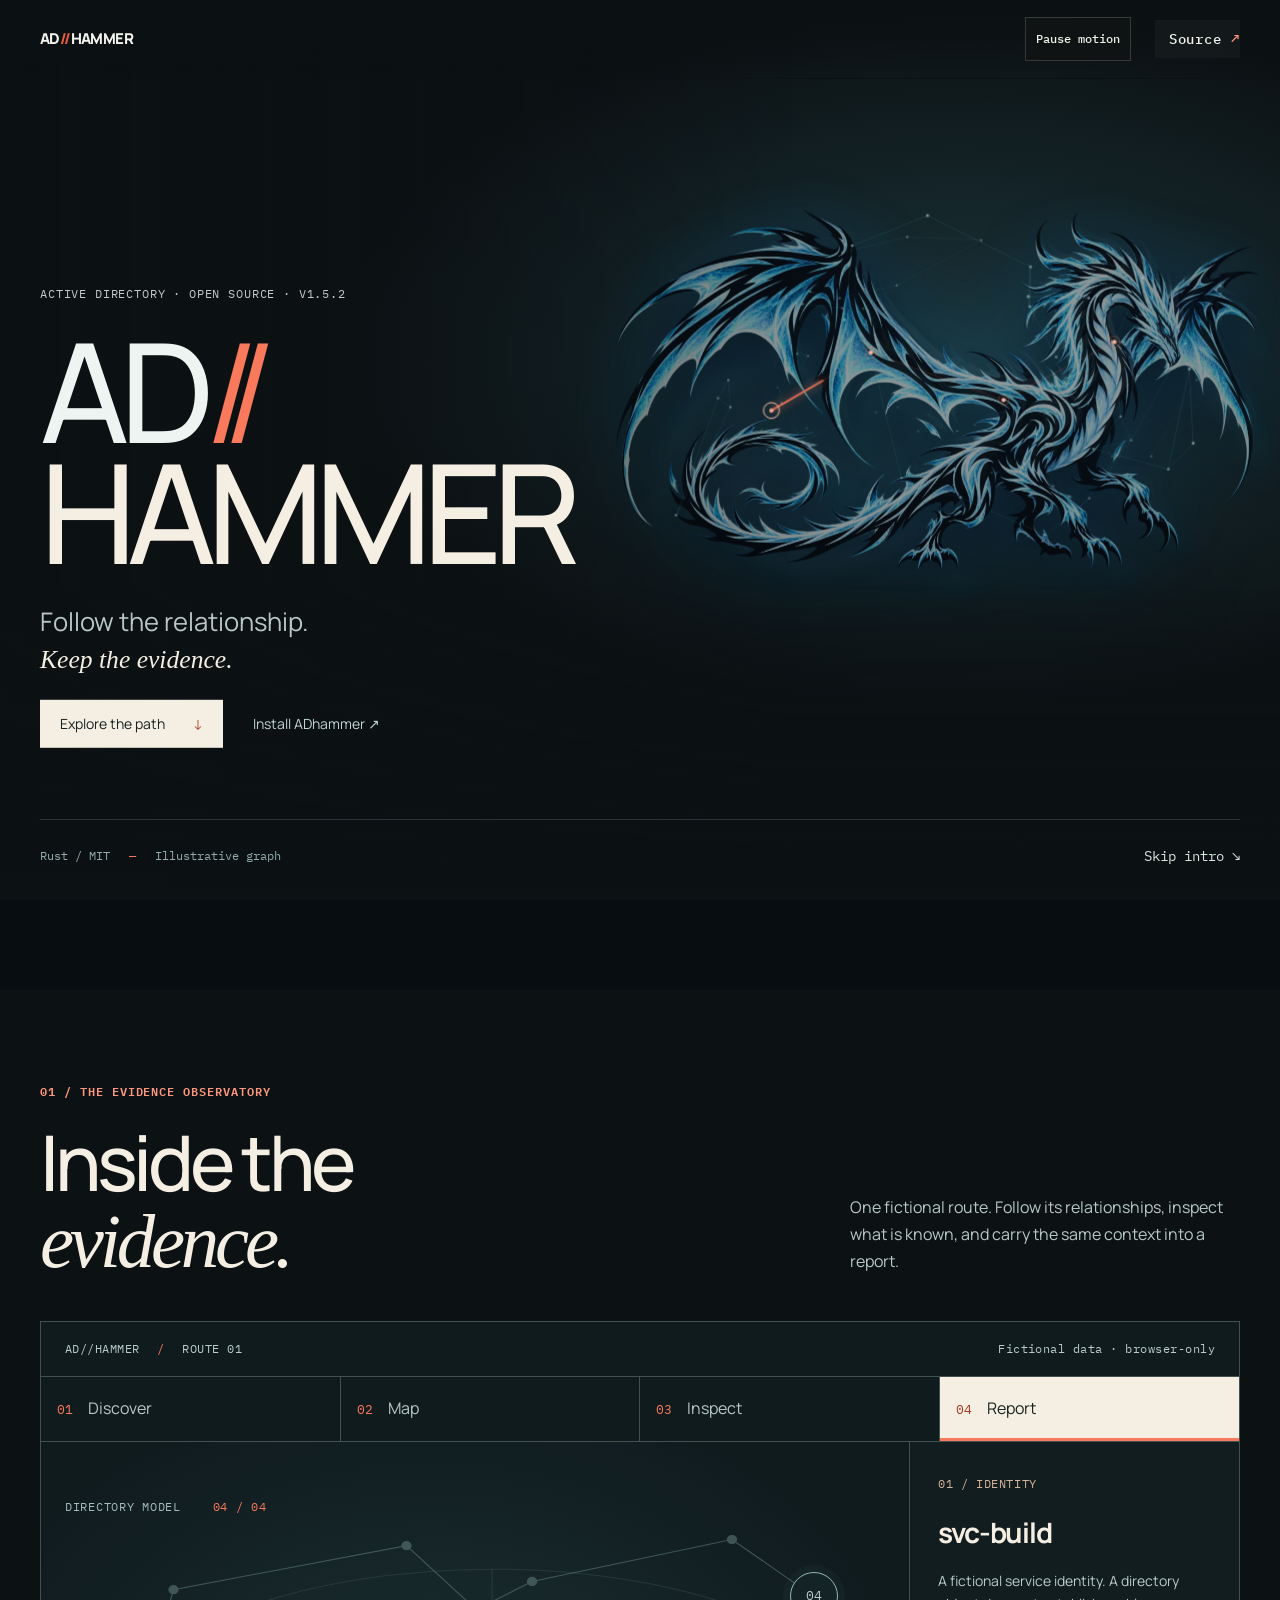
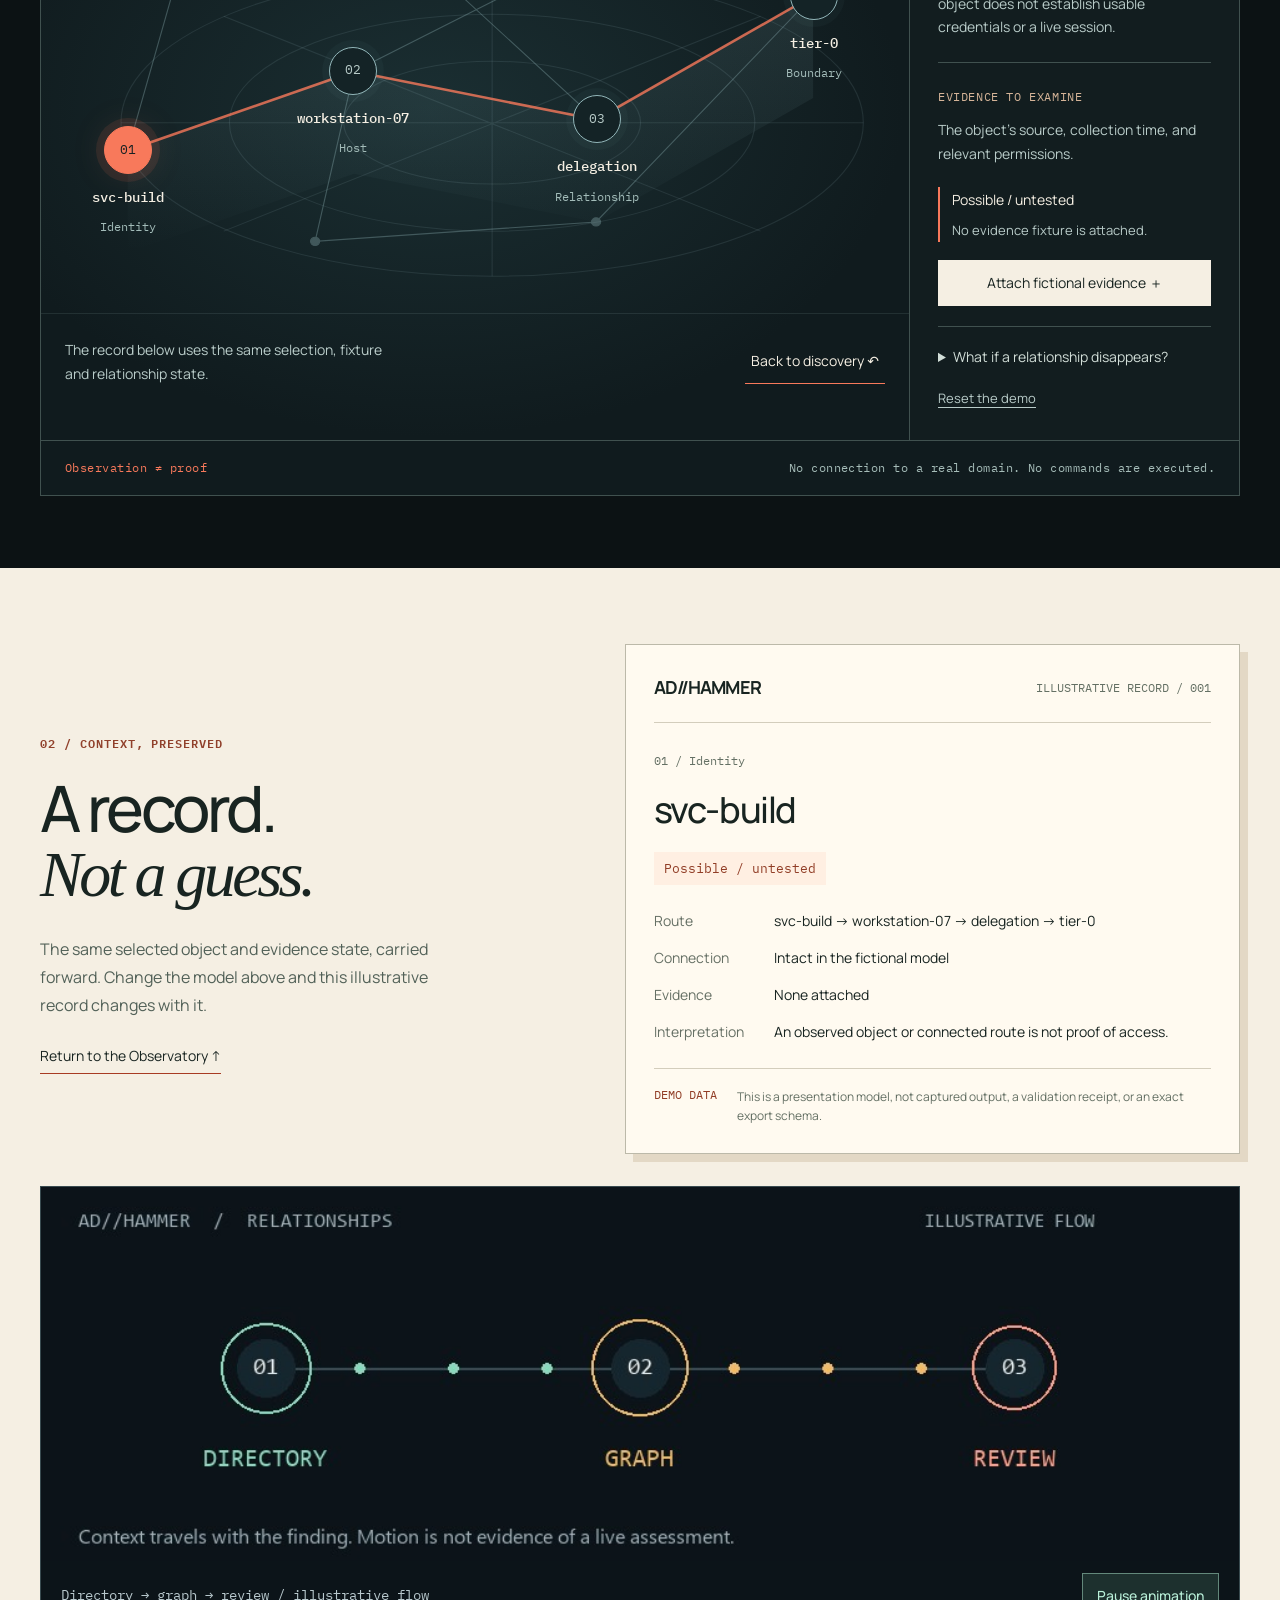
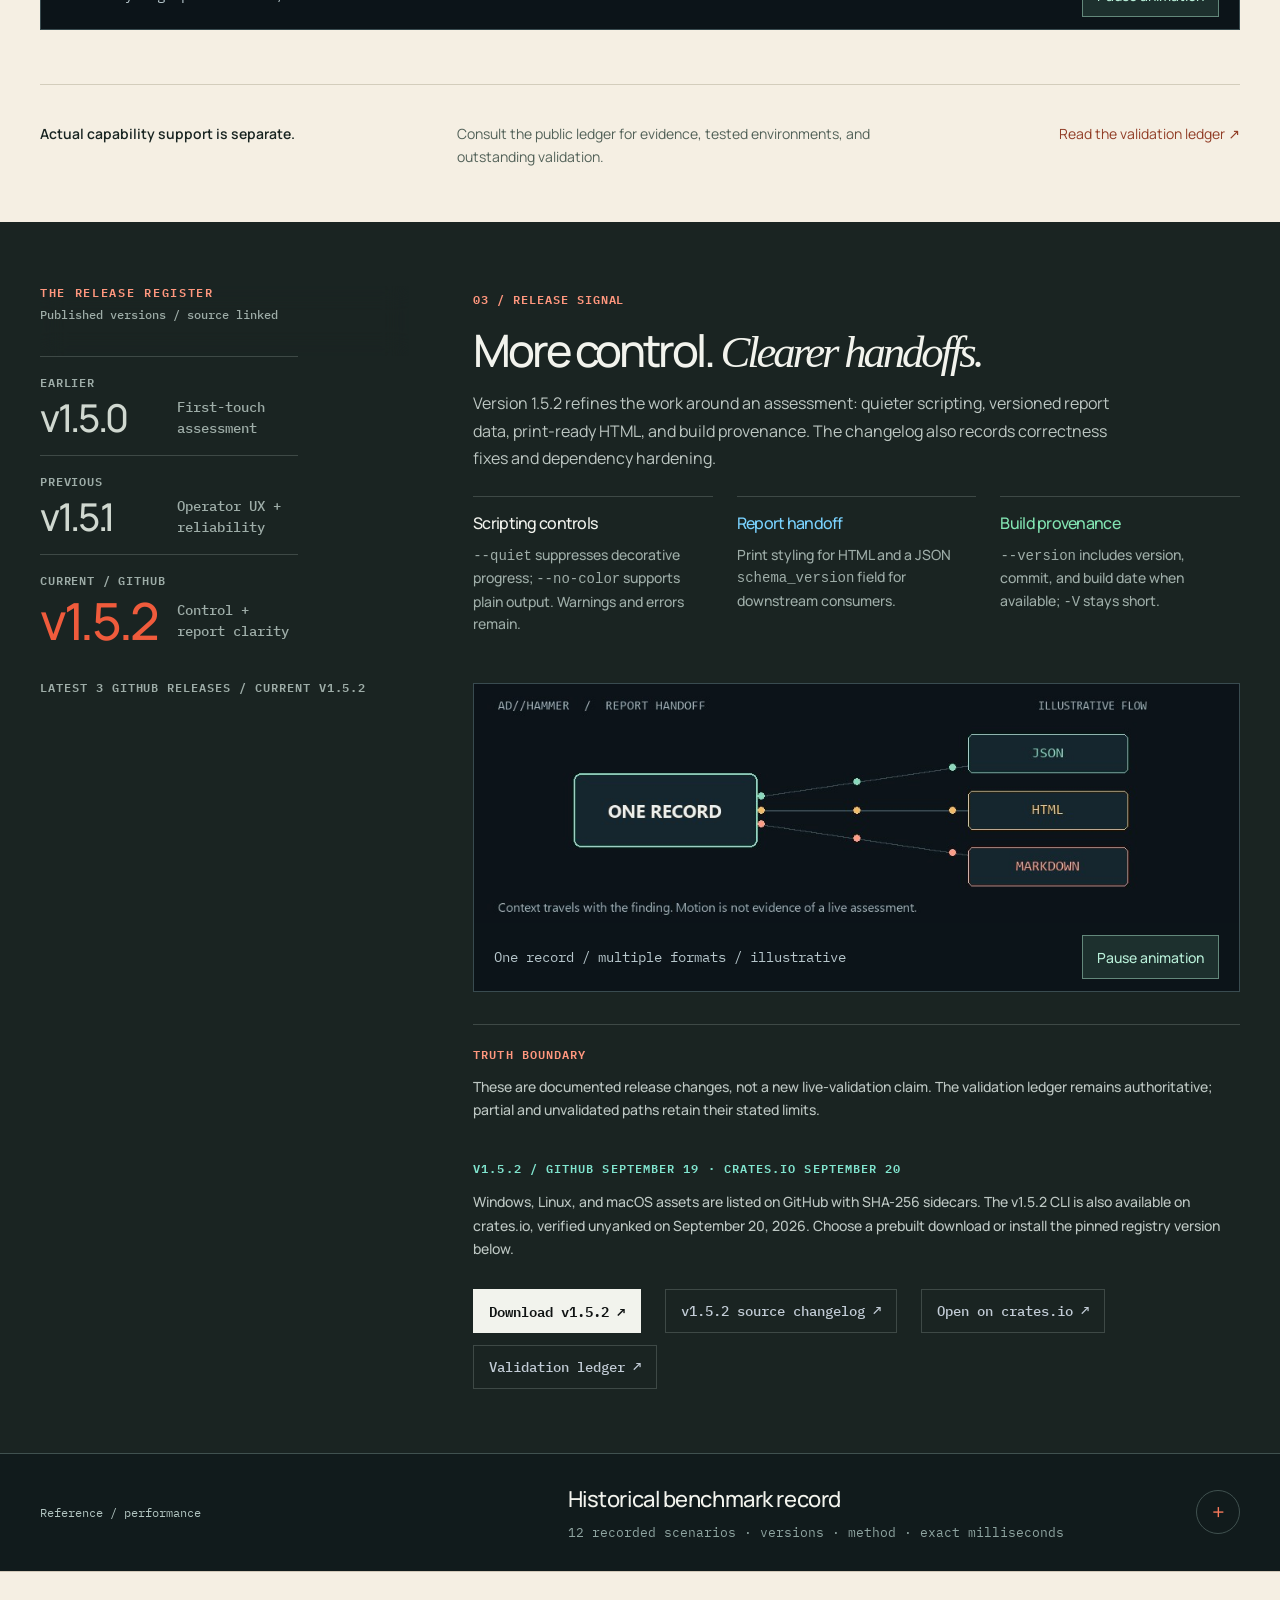
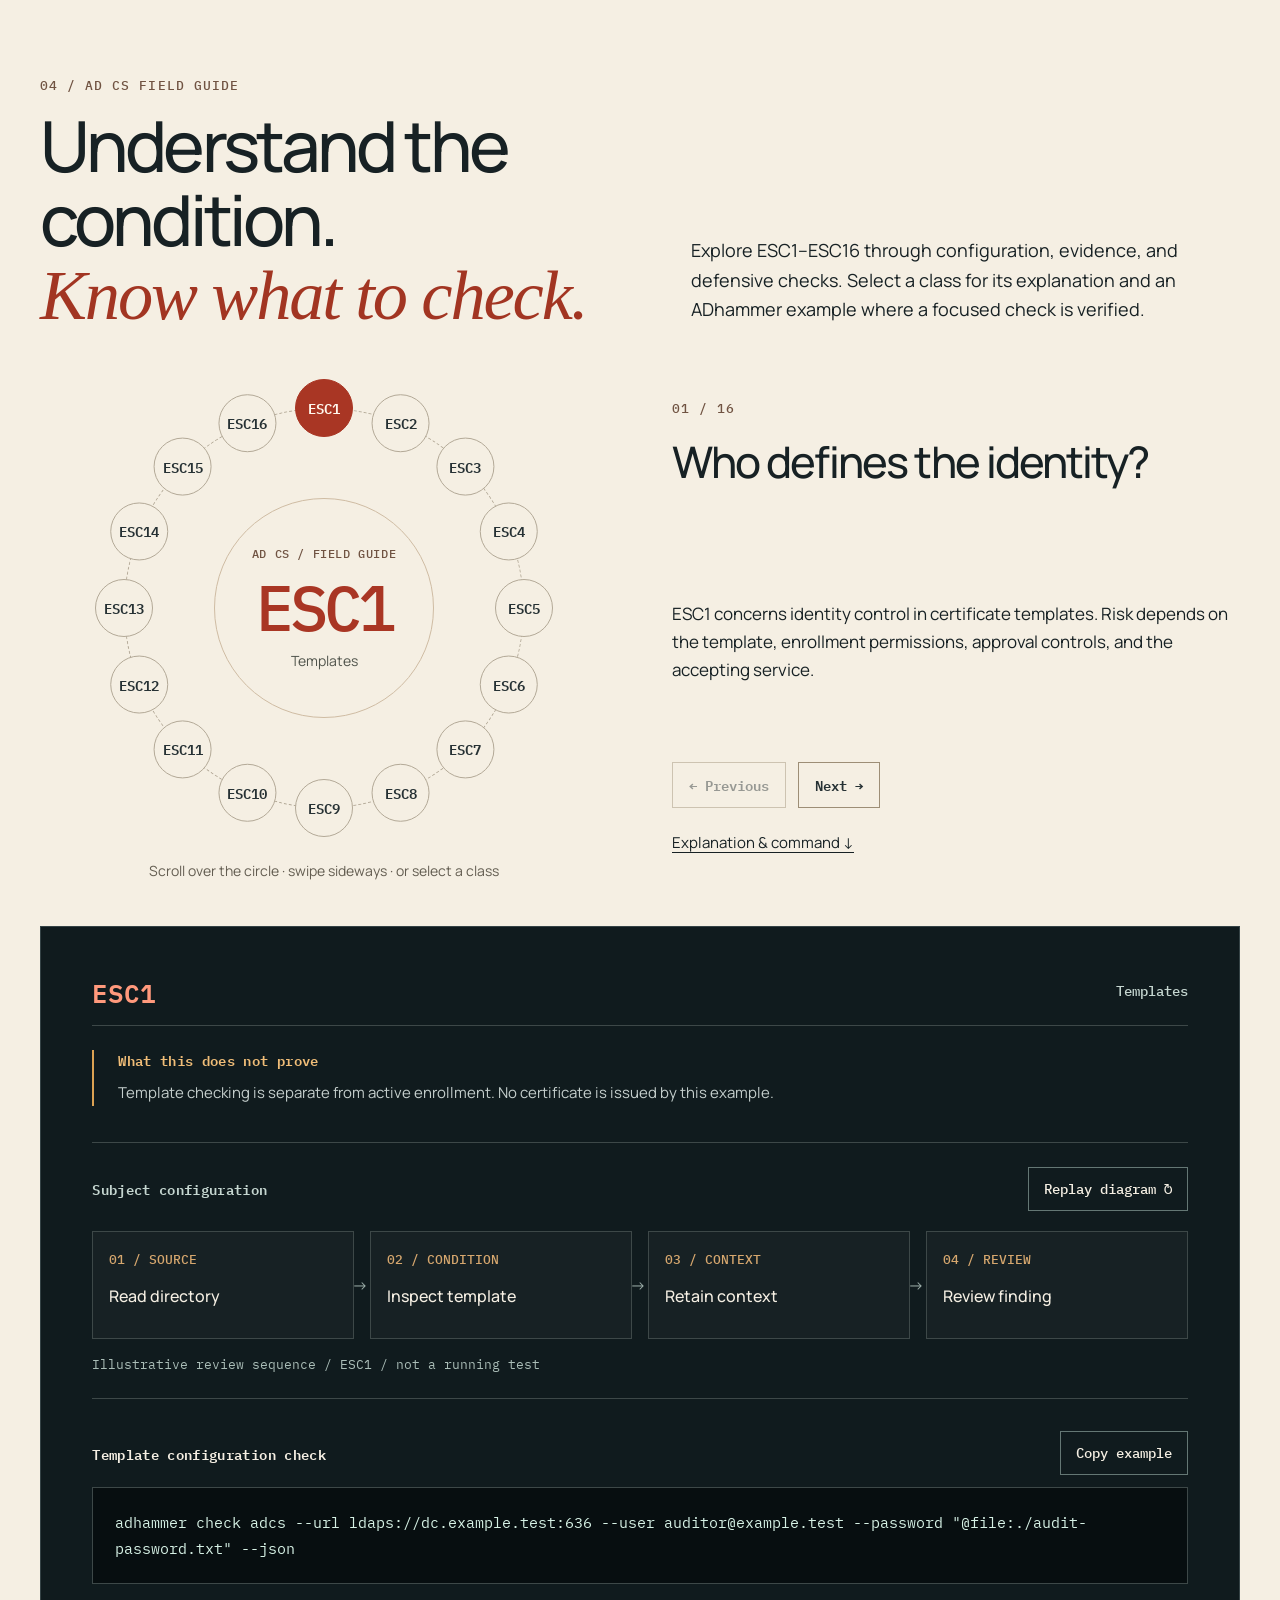
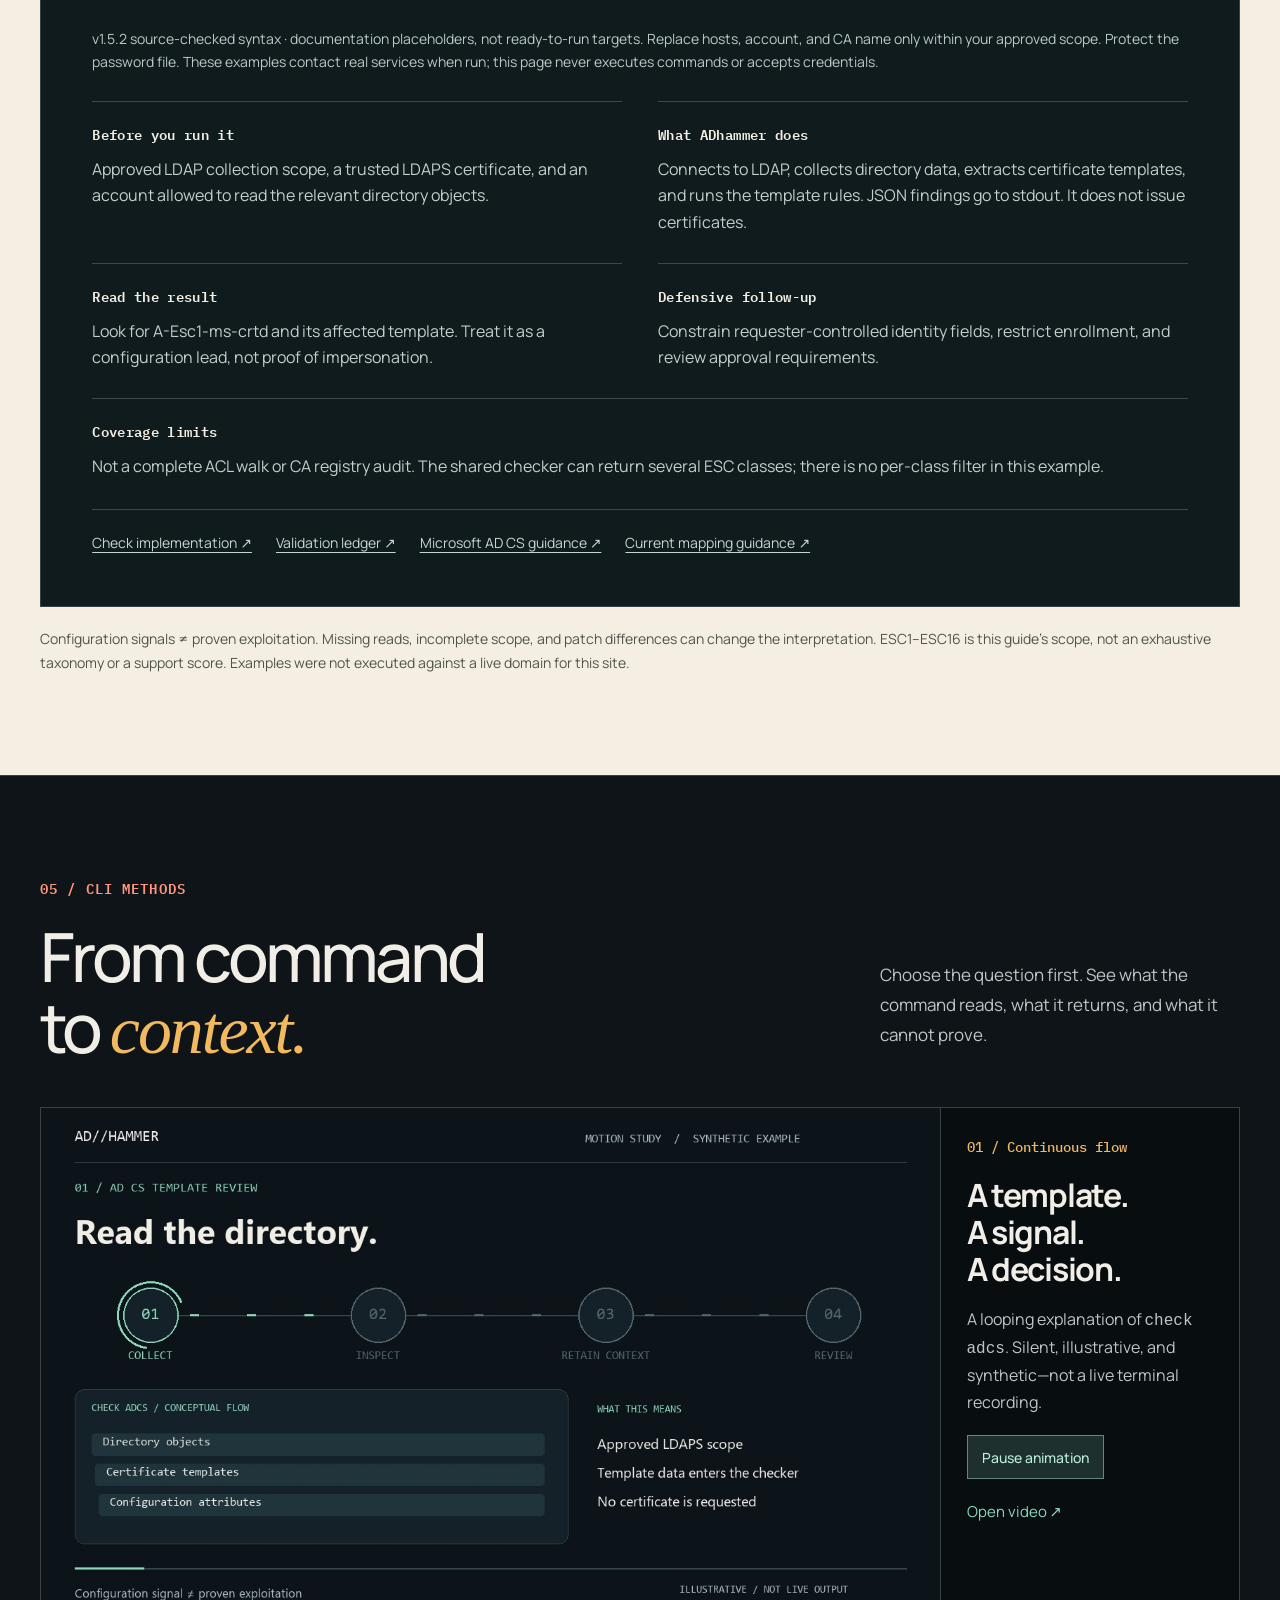
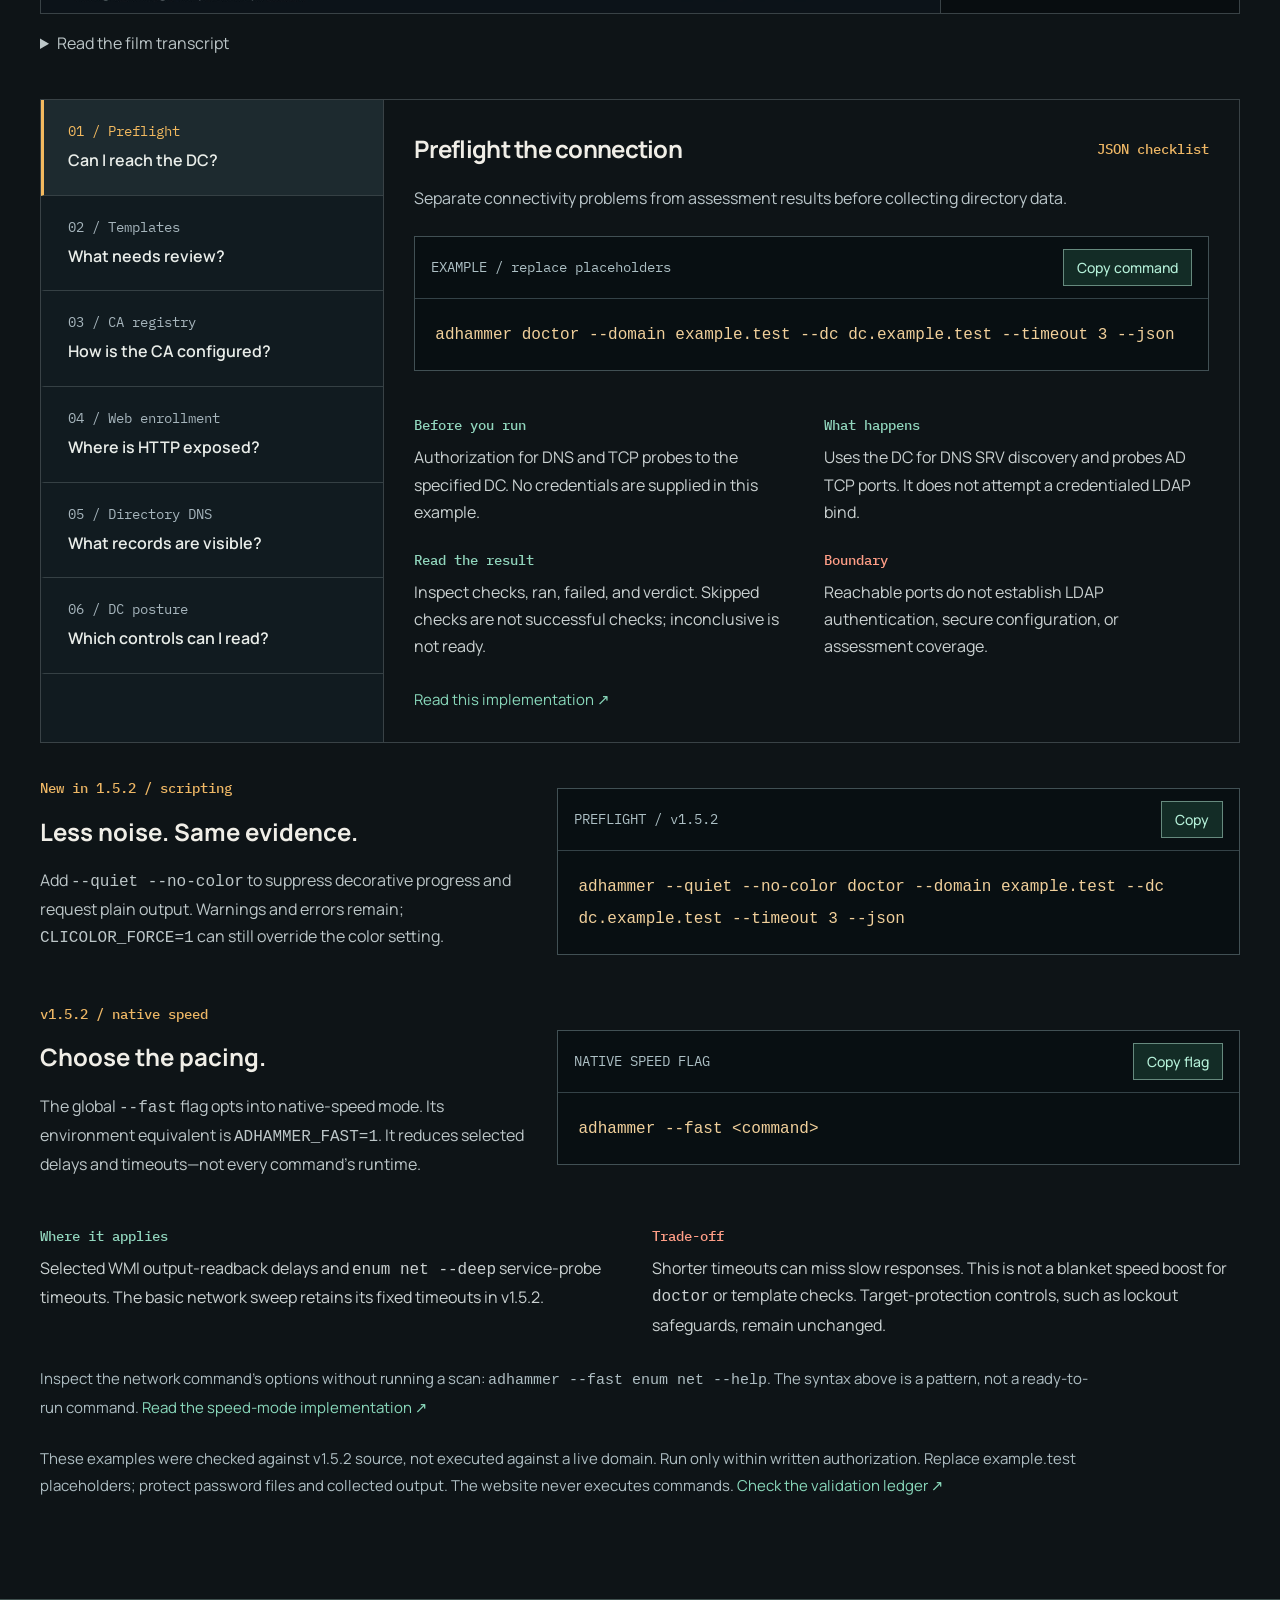
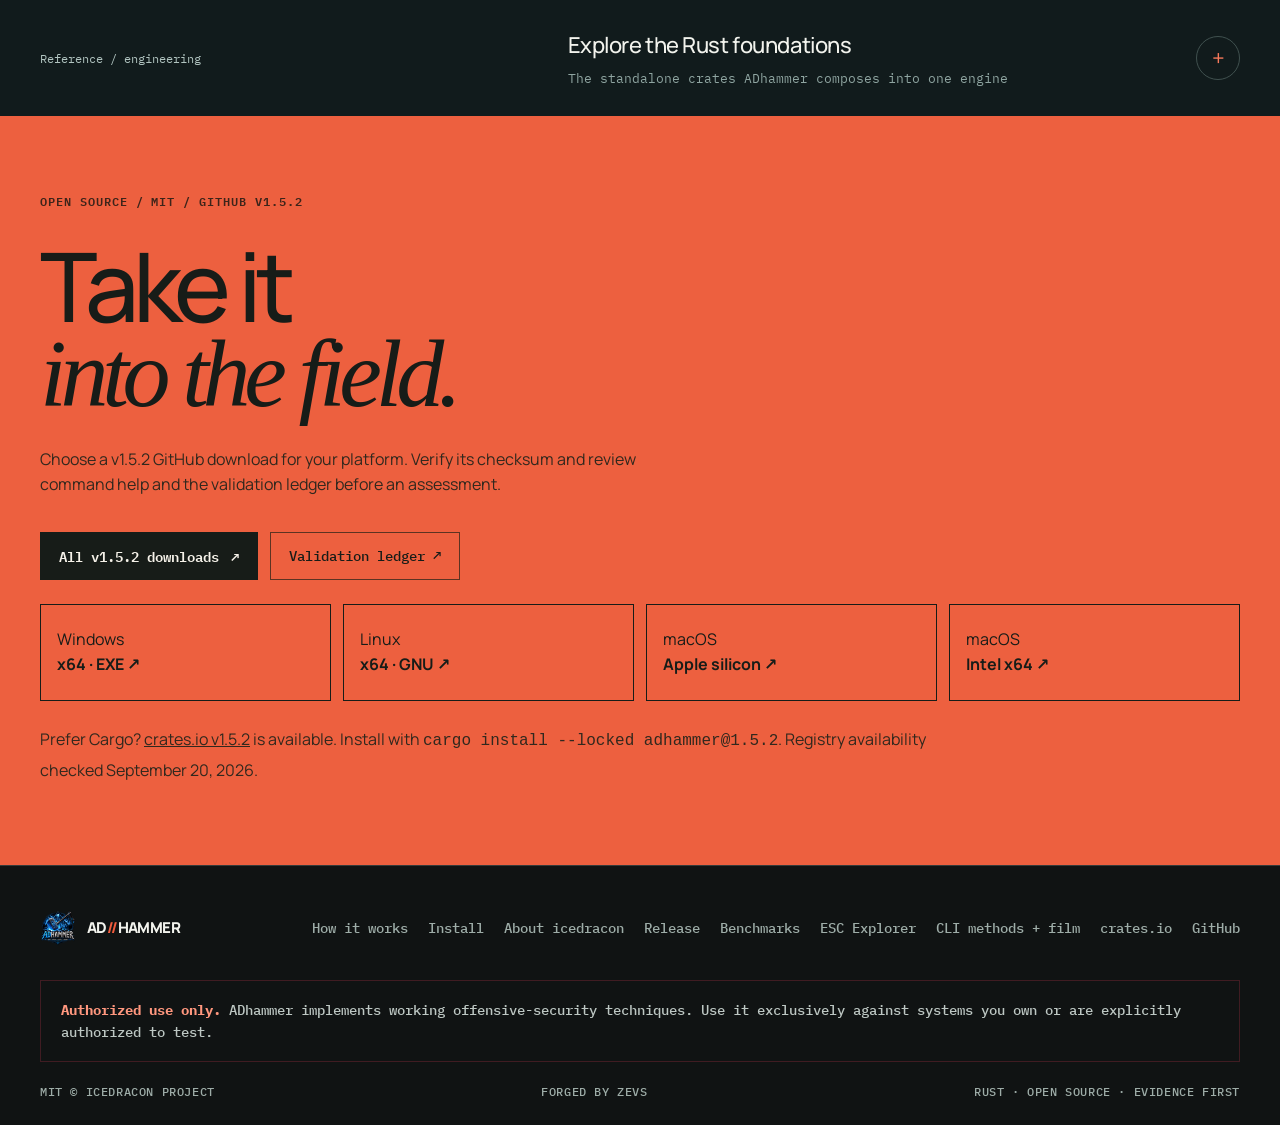
==== commit 46046007: "site: polish section order, heading voice, ESC card, drawers, mobile nav - Number the five main sect" ====
--- a/site/index.html
+++ b/site/index.html
@@ -1889,6 +1889,7 @@
   <link rel="stylesheet" href="assets/observatory.css">
   <link rel="stylesheet" href="assets/esc-explorer.css">
   <link rel="stylesheet" href="assets/cli-methods.css">
+  <link rel="stylesheet" href="assets/polish.css">
   <script type="application/ld+json">
   {
     "@context": "https://schema.org",
@@ -2130,11 +2131,11 @@
     </section>
 
     <details class="research-drawer" id="benchmarks">
-      <summary><span>Reference / performance</span><b>Historical benchmark record</b><i aria-hidden="true">+</i></summary>
+      <summary><span>Reference / performance</span><b>Historical benchmark record<small>12 recorded scenarios · versions · method · exact milliseconds</small></b><i aria-hidden="true">+</i></summary>
       <section class="benchmarks">
       <div class="shell">
         <div class="bench-head reveal">
-          <span class="eyebrow proof">04 / Measured in the open</span>
+          <span class="eyebrow proof">Reference / Measured in the open</span>
           <h2>Recorded benchmarks.</h2>
           <p>Historical ADhammer 1.3.3 measurements, with tool versions, transport differences, and raw logs. These results do not establish current-release performance.</p>
         </div>
@@ -2175,7 +2176,7 @@
     <section class="esc-explorer" id="coverage" aria-labelledby="esc-explorer-title">
       <div class="shell" id="esc-explorer">
         <div class="esc-intro">
-          <div><span class="esc-kicker">05 / AD CS field guide</span><h2 id="esc-explorer-title">Understand the condition.<br>Know what to check.</h2></div>
+          <div><span class="esc-kicker">04 / AD CS field guide</span><h2 id="esc-explorer-title">Understand the condition.<br><em>Know what to check.</em></h2></div>
           <p>Explore ESC1–ESC16 through configuration, evidence, and defensive checks. Select a class for its explanation and an ADhammer example where a focused check is verified.</p>
         </div>
         <div class="esc-dial-layout" id="esc-dial-layout" hidden>
@@ -2238,7 +2239,7 @@
 
     <section class="cli-methods" id="methods" aria-labelledby="methods-title">
       <div class="shell">
-        <div class="methods-heading"><div><span class="eyebrow">Field notes / CLI methods</span><h2 id="methods-title">From command<br>to <em>context.</em></h2></div><p>Choose the question first. See what the command reads, what it returns, and what it cannot prove.</p></div>
+        <div class="methods-heading"><div><span class="eyebrow">05 / CLI methods</span><h2 id="methods-title">From command<br>to <em>context.</em></h2></div><p>Choose the question first. See what the command reads, what it returns, and what it cannot prove.</p></div>
         <div class="methods-cinema">
           <div class="methods-screen">
             <video id="methods-film" data-ambient-video muted loop playsinline preload="none" poster="assets/cli-workflow-poster.jpg" width="1280" height="720" aria-label="AD CS template review: a continuously looping illustrative walkthrough" aria-describedby="film-description">
@@ -2278,11 +2279,11 @@
     </section>
 
     <details class="research-drawer" id="protocols">
-      <summary><span>Reference / engineering</span><b>Explore the Rust foundations</b><i aria-hidden="true">+</i></summary>
+      <summary><span>Reference / engineering</span><b>Explore the Rust foundations<small>The standalone crates ADhammer composes into one engine</small></b><i aria-hidden="true">+</i></summary>
       <section class="protocols">
       <div class="shell">
         <div class="protocol-head reveal">
-          <div><span class="eyebrow">06 / Rust ecosystem</span><h2>Under the surface.</h2></div>
+          <div><span class="eyebrow">Reference / Rust ecosystem</span><h2>Under the surface.</h2></div>
           <p>ADhammer composes published standalone icedracon crates into one Rust engine. Each layer remains independently inspectable and reusable outside the binary.</p>
         </div>
         <div class="stack-map reveal" aria-label="Protocol layers composed by ADhammer">
--- a/site/assets/polish.css
+++ b/site/assets/polish.css
@@ -0,0 +1,35 @@
+/* Polish pass: one heading voice, calmer ESC intro, legible drawers, compact mobile nav. */
+
+/* Headings: weight 500 with an italic Georgia accent, matching the rest of the page. */
+.esc-explorer h2, .methods-heading h2 { font-weight: 500; letter-spacing: -.055em; }
+.esc-explorer h2 em, .methods-heading h2 em { font-family: Georgia, 'Times New Roman', serif; font-style: italic; font-weight: 400; letter-spacing: -.03em; }
+.esc-explorer h2 em { color: #a23522; }
+.esc-dial-summary h3 { font-weight: 500; letter-spacing: -.045em; }
+
+/* ESC intro: the paragraph sits under the heading's baseline instead of floating low on the right. */
+.esc-explorer .esc-intro { align-items: end; }
+.esc-explorer .esc-intro p { padding-bottom: .4em; }
+
+/* When the dial is active it already shows the class question; keep the card's copy for assistive tech only. */
+.esc-dial-layout:not([hidden]) ~ .esc-detail .esc-heading-row > div:first-child {
+  position: absolute; width: 1px; height: 1px; margin: -1px; padding: 0; overflow: hidden; clip: rect(0 0 0 0); white-space: nowrap; border: 0;
+}
+.esc-dial-layout:not([hidden]) ~ .esc-detail .esc-heading-row { grid-template-columns: 1fr; padding-top: 24px; }
+.esc-dial-layout:not([hidden]) ~ .esc-detail .esc-boundary { max-width: 720px; }
+
+/* Reference drawers: say what is inside and look like a control. */
+.research-drawer > summary > b small { display: block; margin-top: 6px; font: 400 13px/1.5 var(--mono); letter-spacing: 0; color: #8fa5a1; }
+.research-drawer > summary > i {
+  display: grid; place-items: center; width: 44px; height: 44px; border: 1px solid #40514f; border-radius: 50%;
+  font-size: 22px; line-height: 1; transition: transform .25s ease, border-color .25s ease, background .25s ease;
+}
+.research-drawer > summary:hover > i { border-color: #f8795b; background: rgba(248, 121, 91, .08); }
+.research-drawer[open] > summary > i { transform: rotate(45deg); }
+@media (prefers-reduced-motion: reduce) { .research-drawer > summary > i { transition: none; } }
+
+/* Small screens: the motion toggle becomes a compact icon button so the brand has room. */
+@media (max-width: 480px) {
+  .js .motion-toggle { width: 44px; padding: 0; justify-content: center; font-size: 0; }
+  .js .motion-toggle::before { content: "❚❚"; font-size: 11px; letter-spacing: -1px; }
+  .js .motion-toggle[aria-pressed="true"]::before { content: "▶"; font-size: 12px; letter-spacing: 0; }
+}
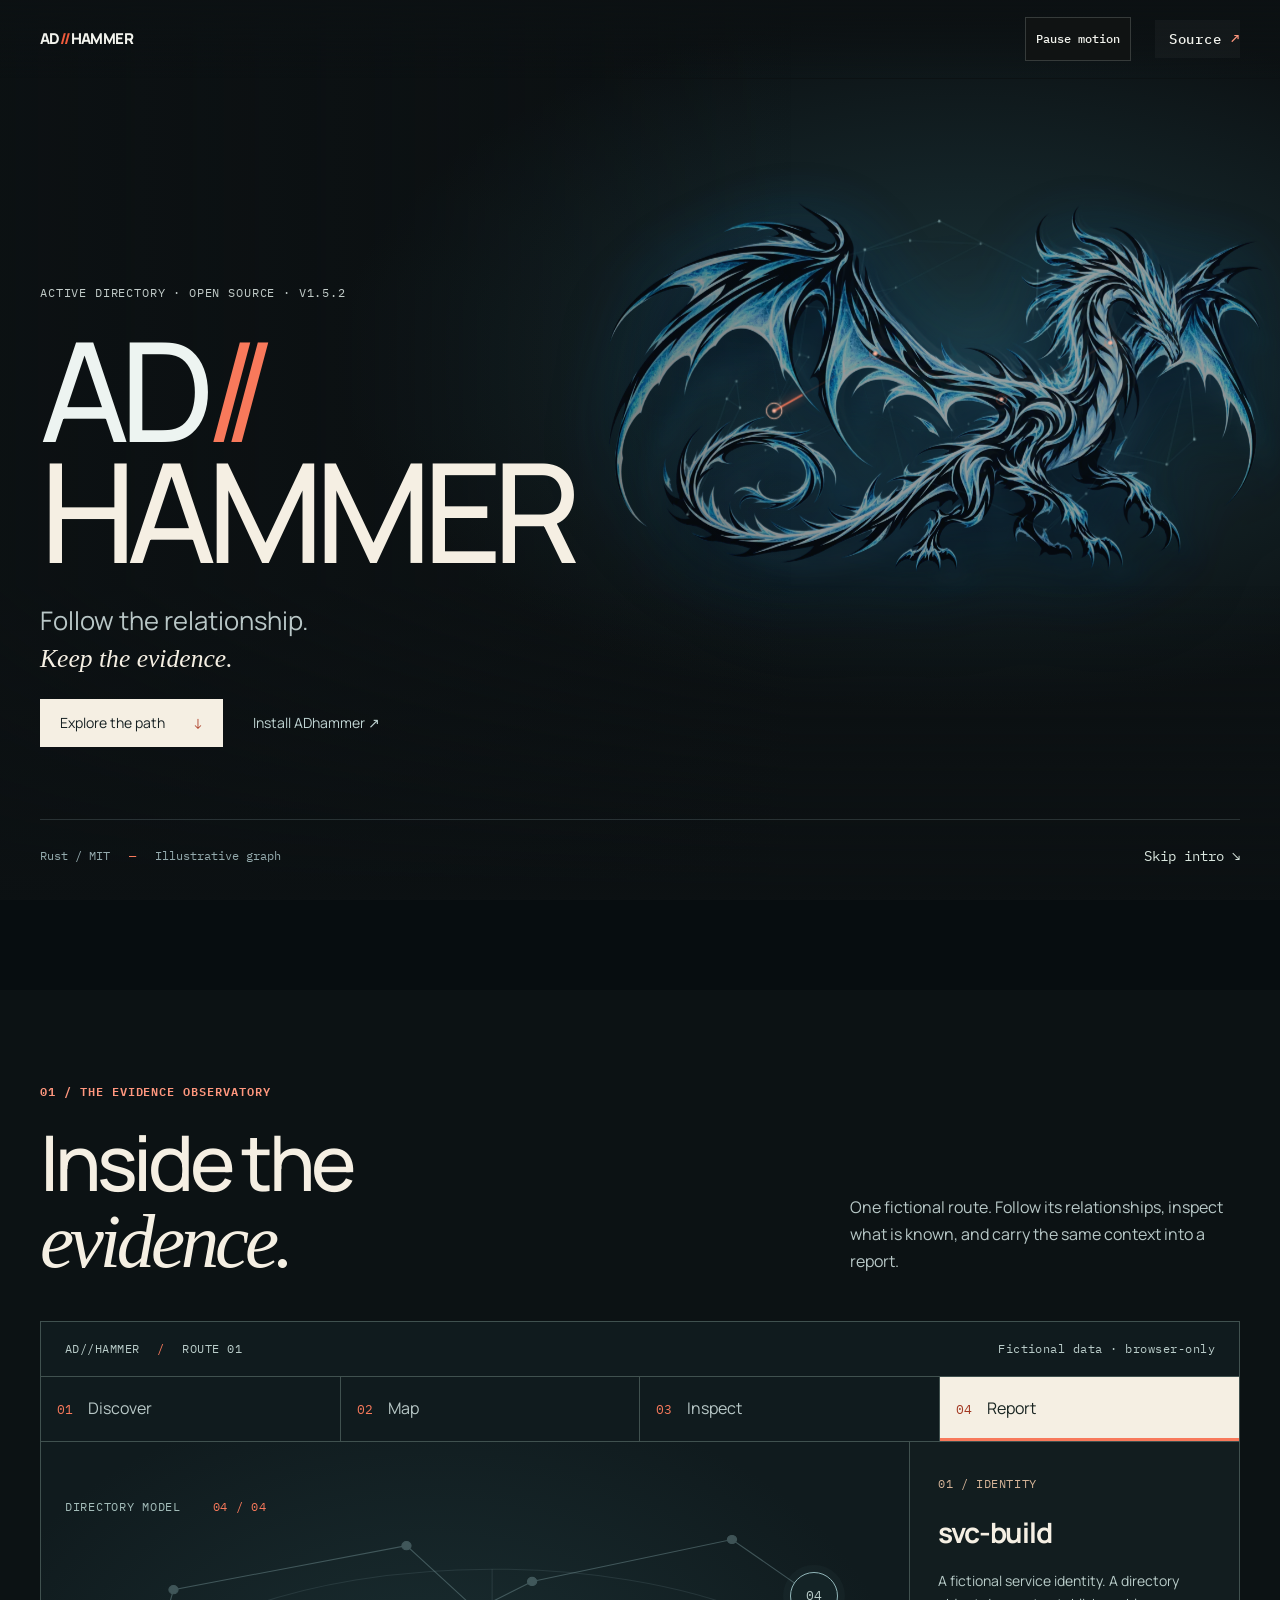
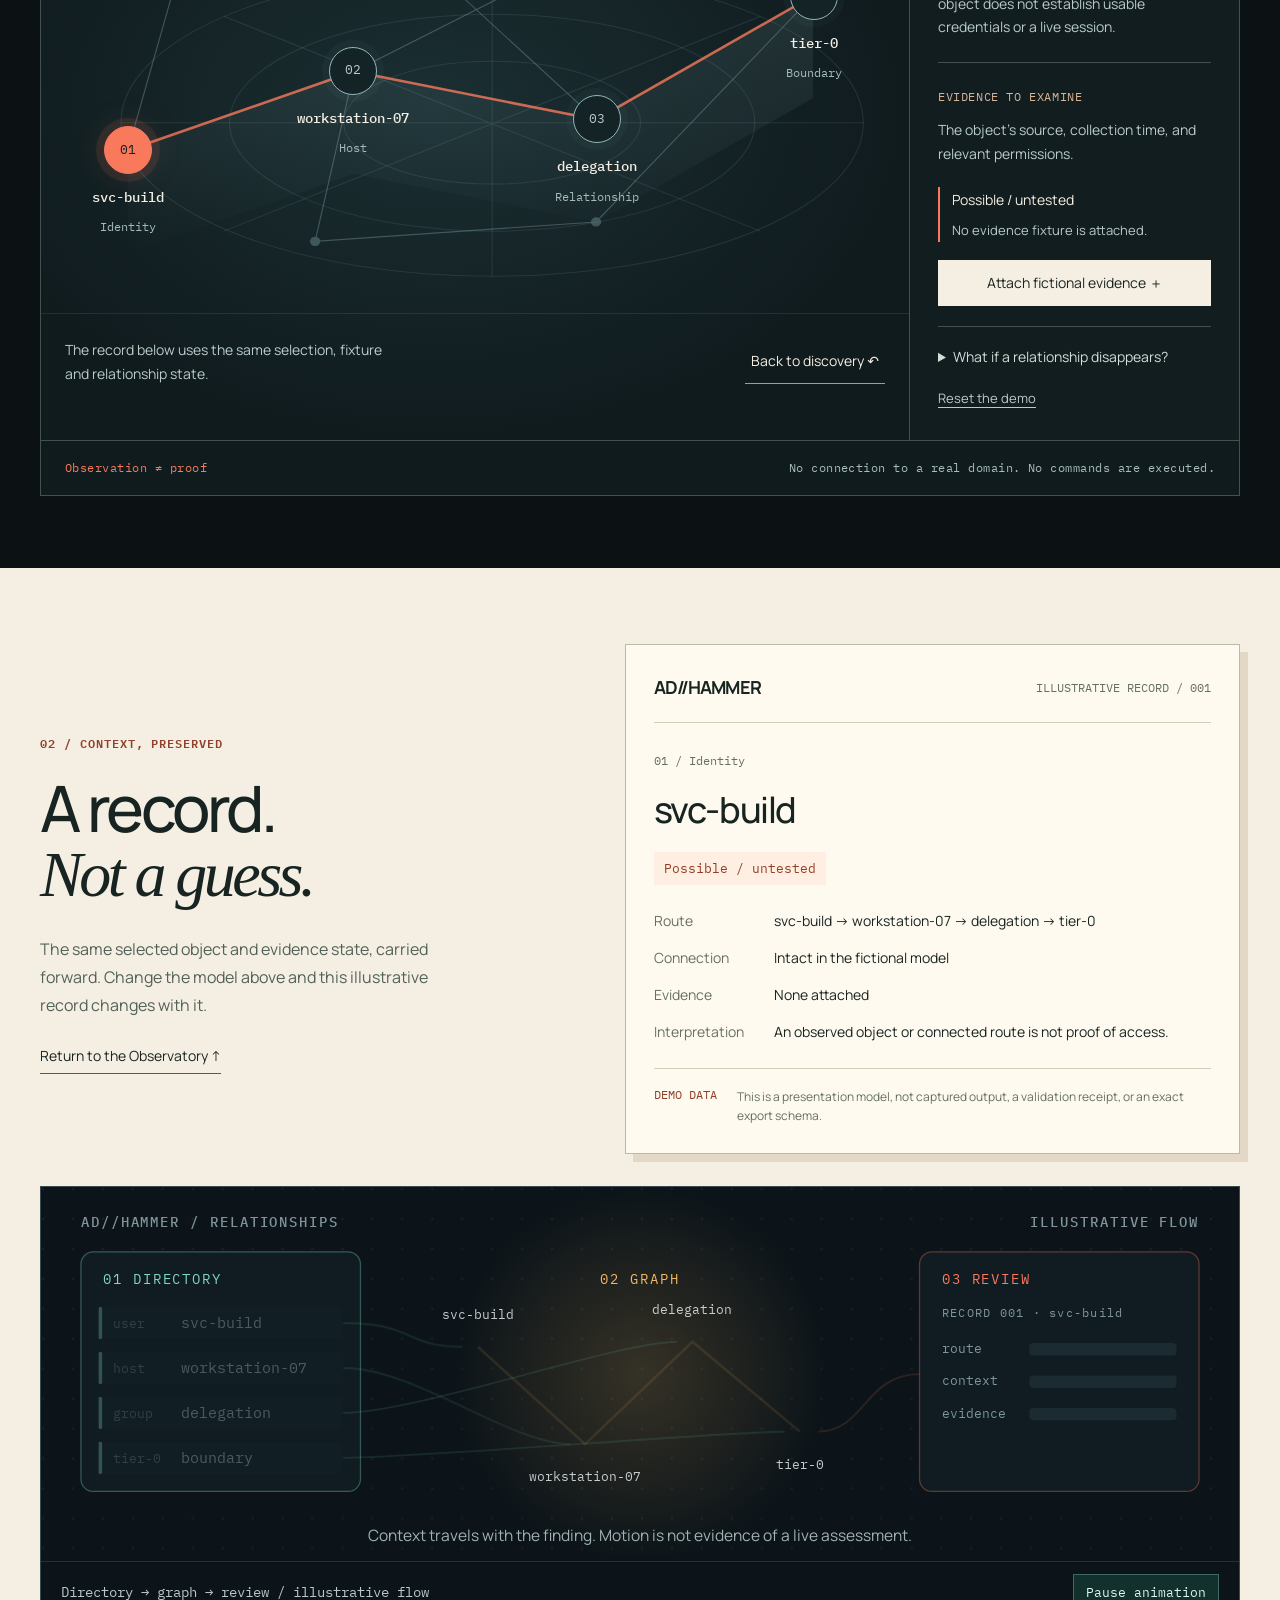
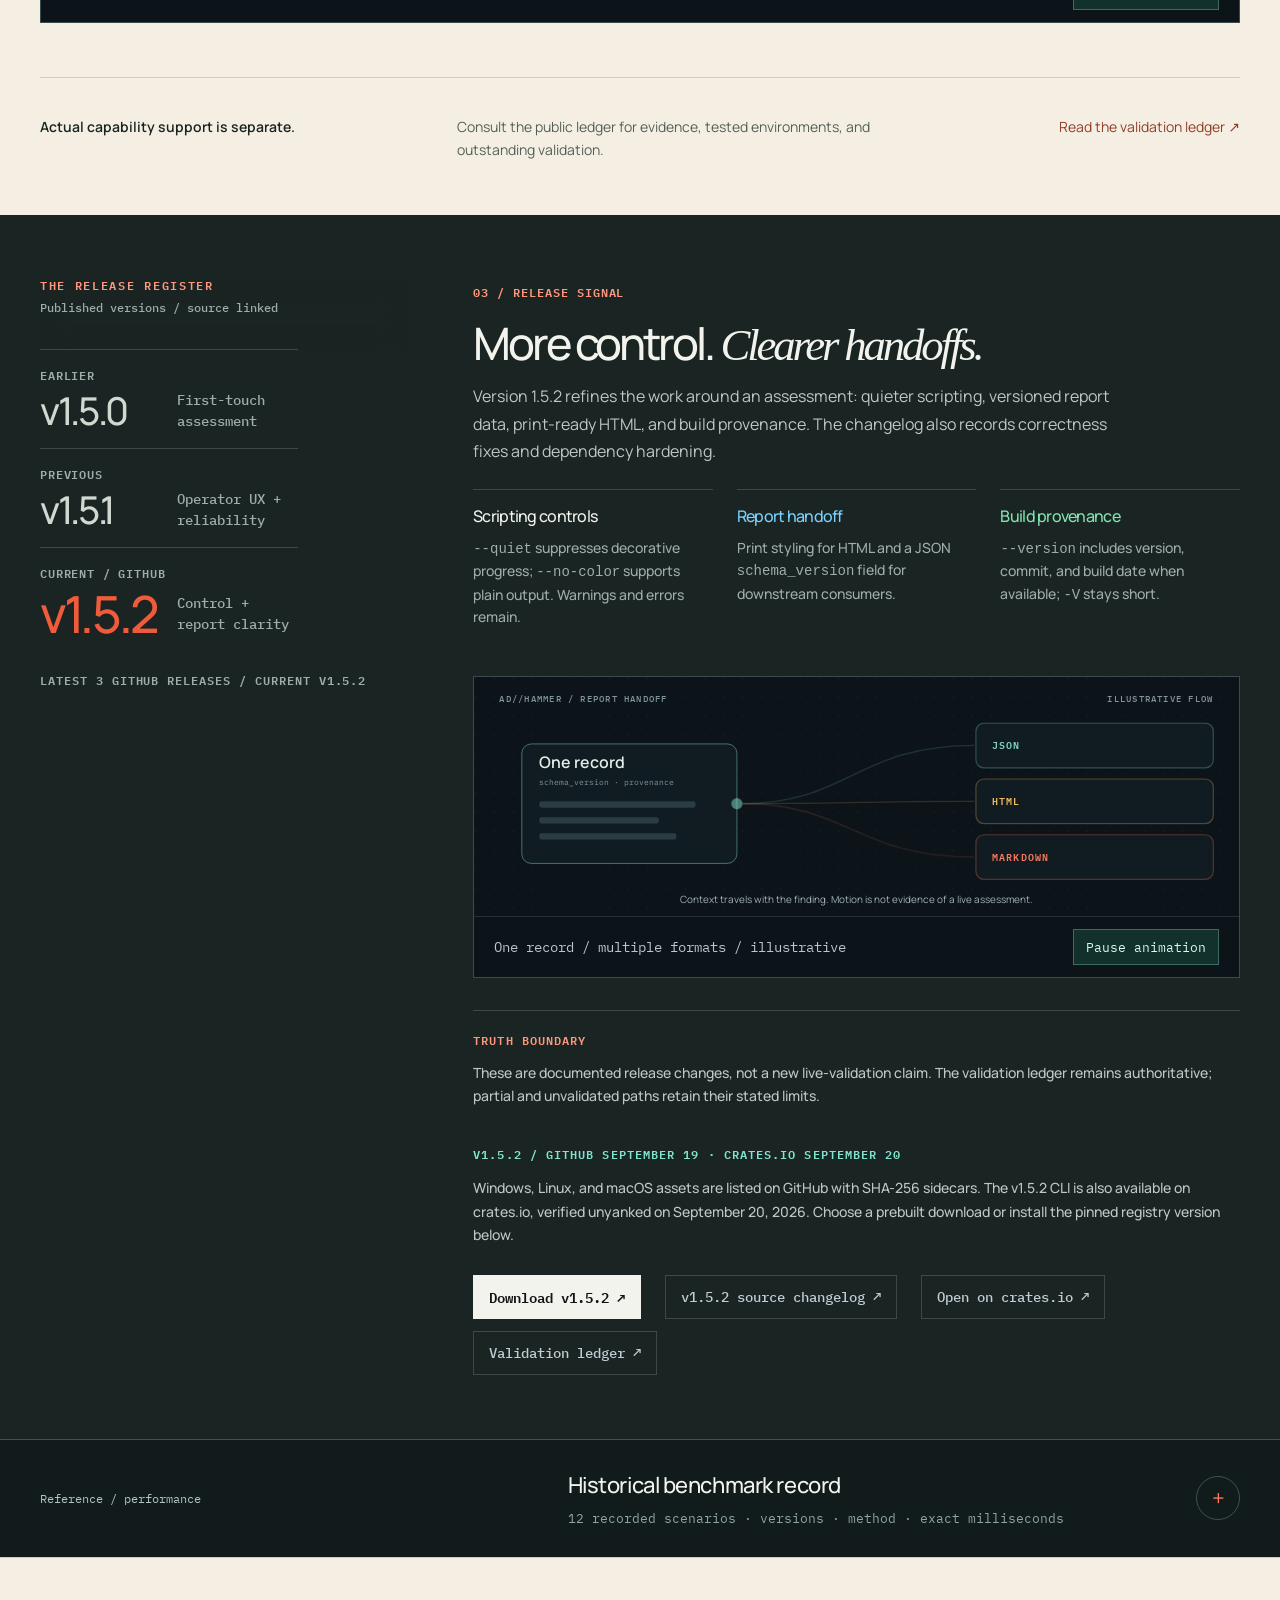
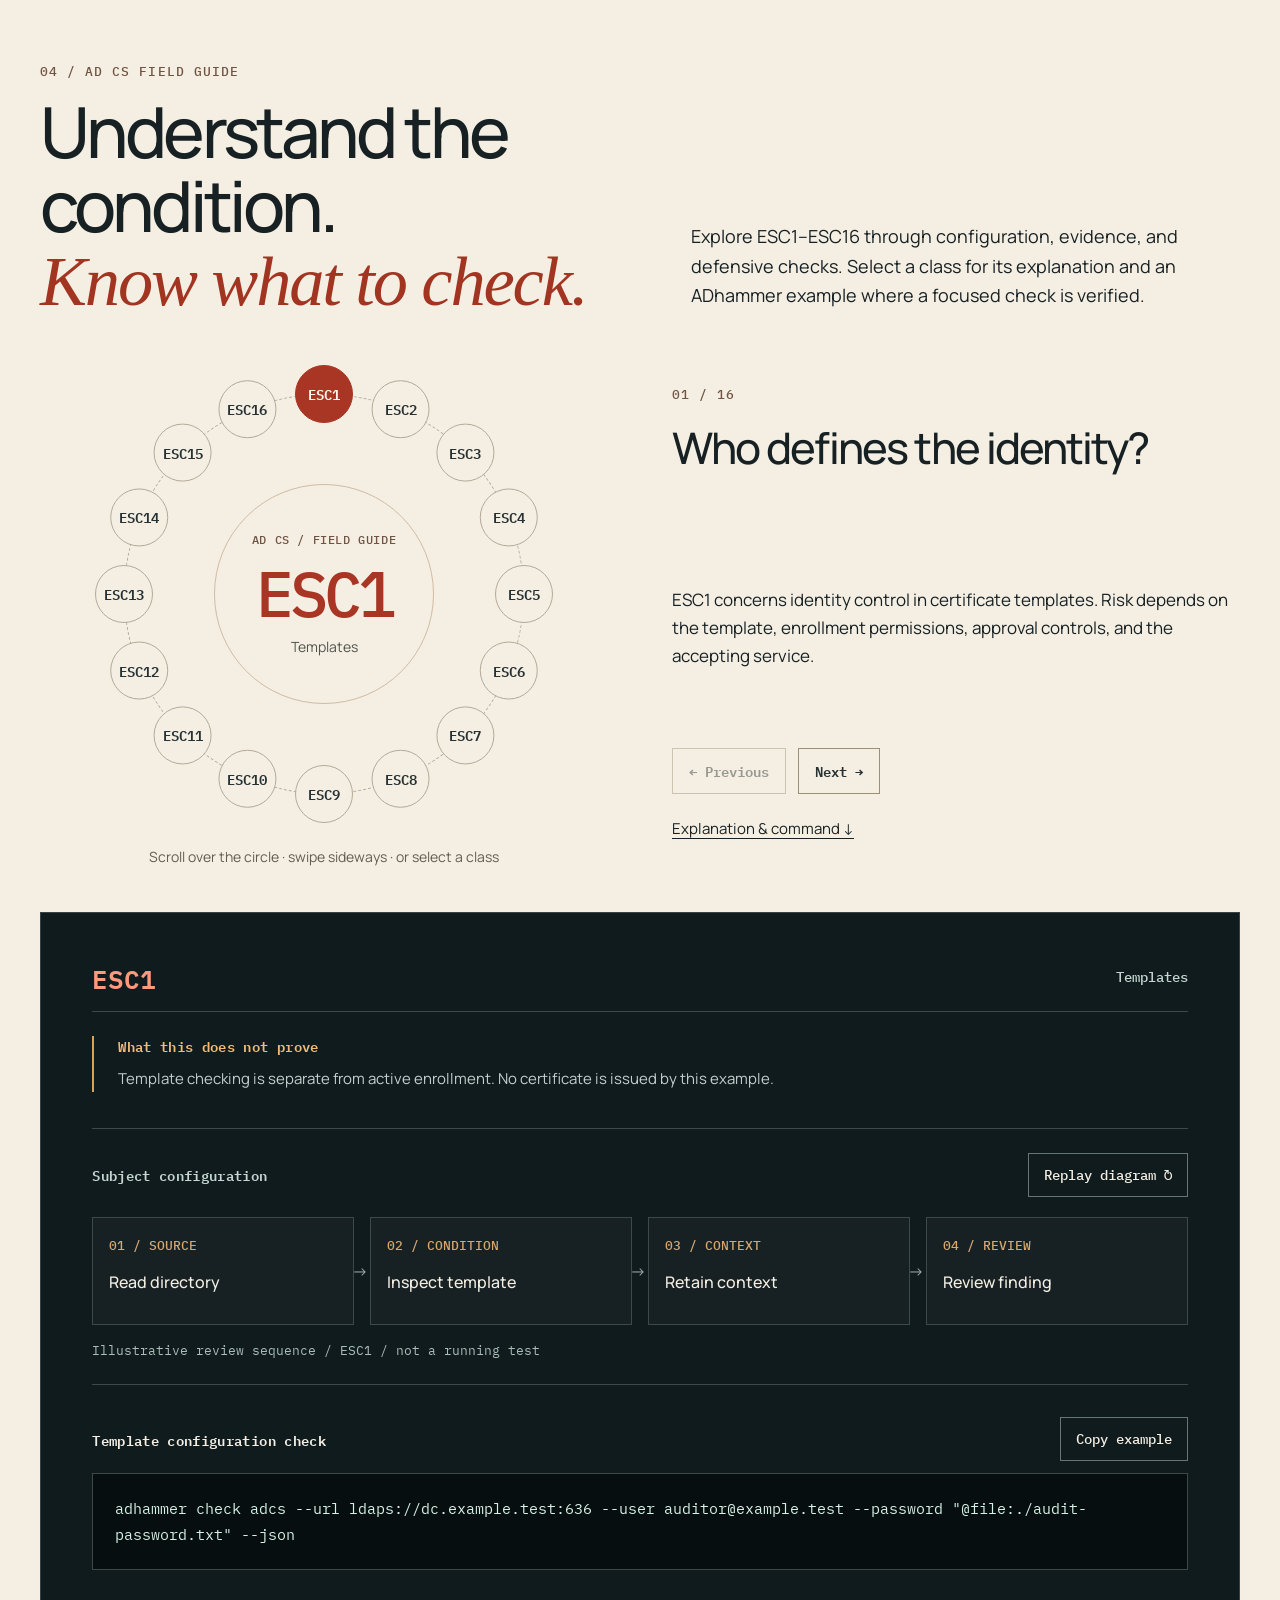
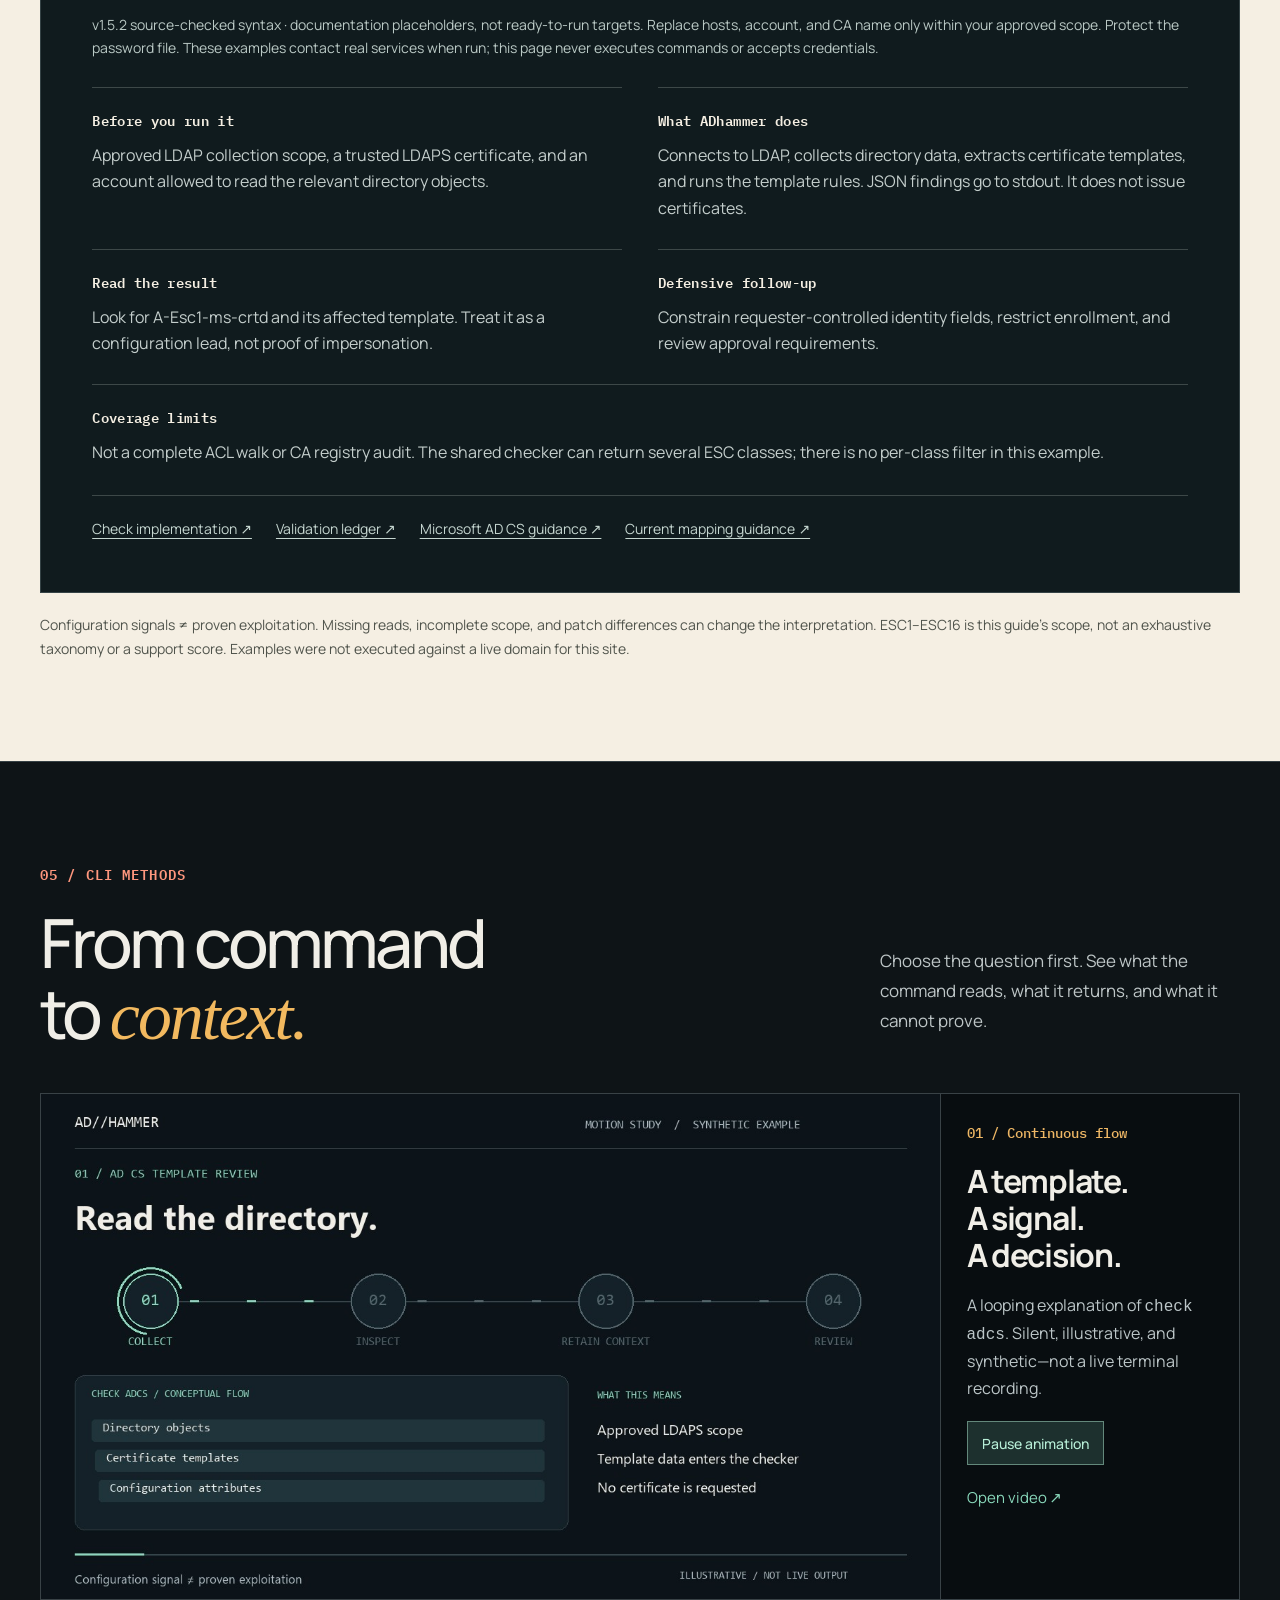
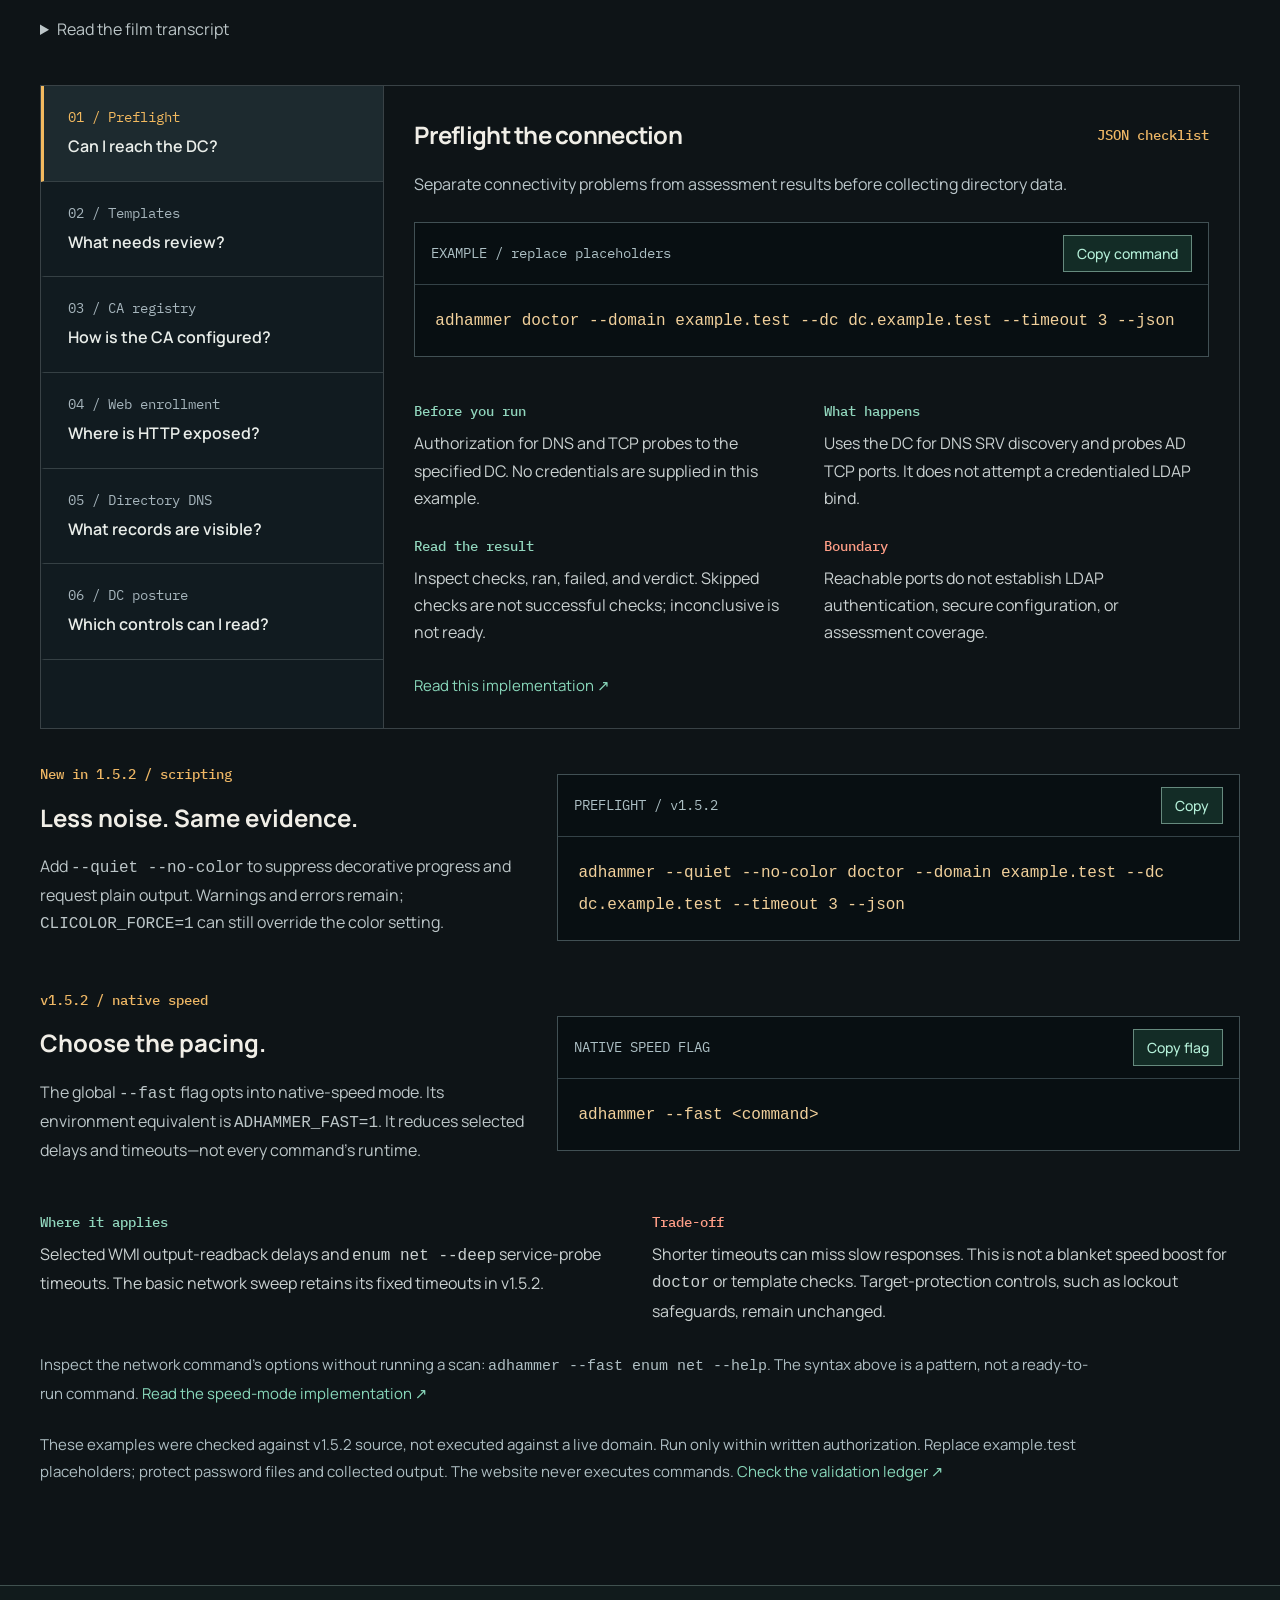
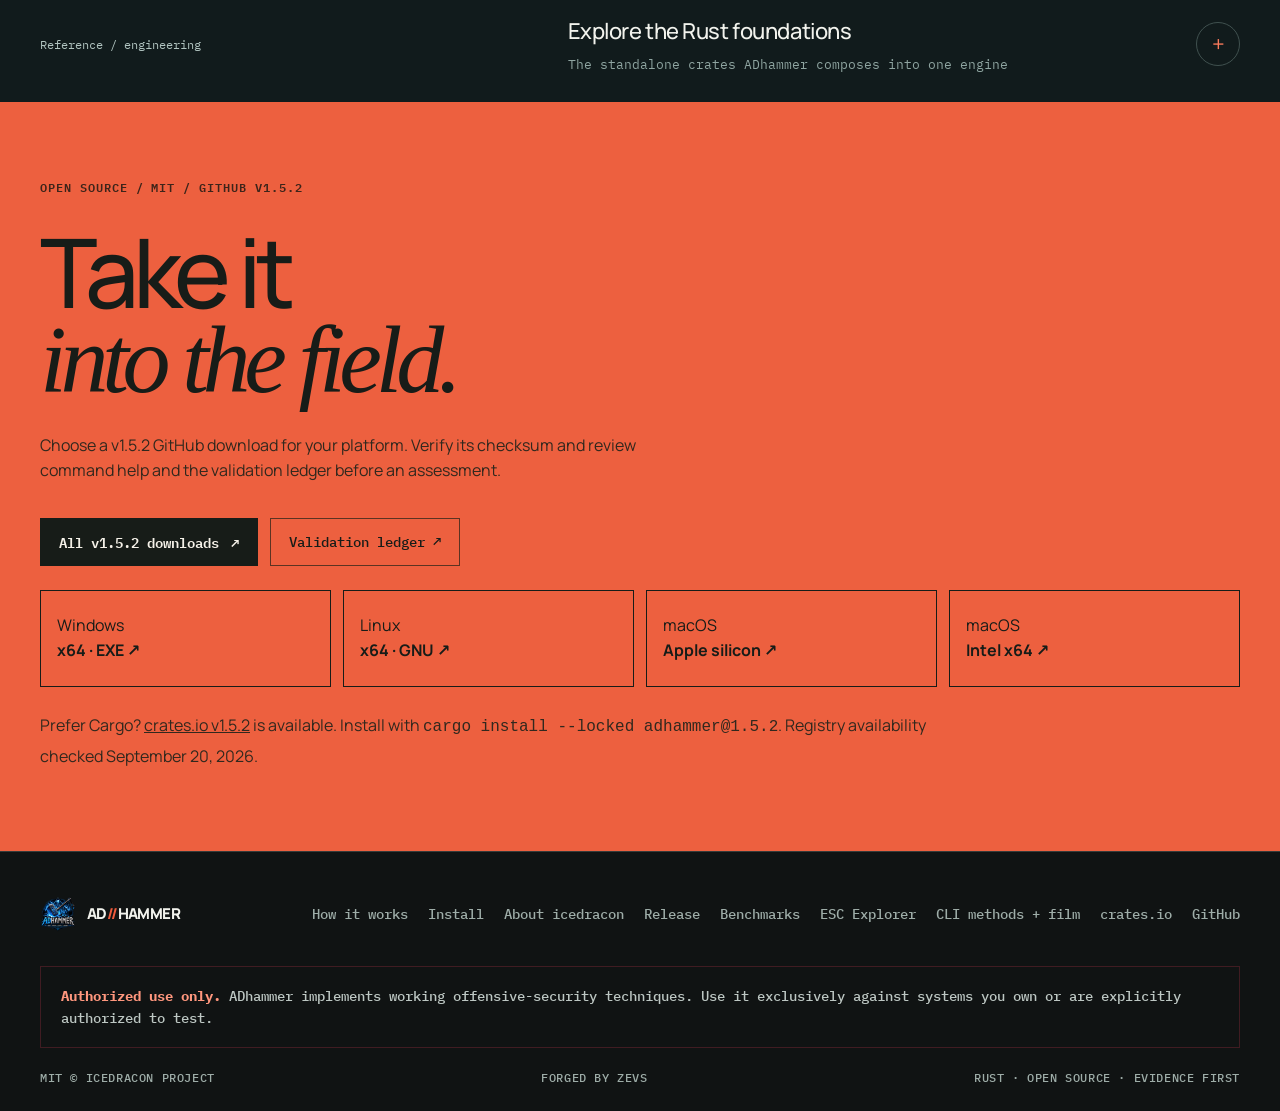
==== commit 17df755b: "site: replace relationship and report films with live SVG flows The two 960x300 video loops rendered" ====
--- a/site/index.html
+++ b/site/index.html
@@ -1890,6 +1890,7 @@
   <link rel="stylesheet" href="assets/esc-explorer.css">
   <link rel="stylesheet" href="assets/cli-methods.css">
   <link rel="stylesheet" href="assets/polish.css">
+  <link rel="stylesheet" href="assets/flows.css">
   <script type="application/ld+json">
   {
     "@context": "https://schema.org",
@@ -2065,7 +2066,12 @@
           <div class="ob-report-foot"><span>DEMO DATA</span><p>This is a presentation model, not captured output, a validation receipt, or an exact export schema.</p></div>
         </article>
       </div>
-      <figure class="shell ambient-film"><video id="evidence-loop" data-ambient-video muted loop playsinline preload="none" poster="assets/evidence-loop.jpg" width="960" height="300" aria-label="Illustrative loop: directory observations flow into a graph and then a review record"><source src="assets/evidence-loop.mp4" type="video/mp4"></video><figcaption><span>Directory → graph → review / illustrative flow</span><button type="button" data-video-toggle="evidence-loop" aria-pressed="false">Pause animation</button></figcaption></figure>
+      <figure class="shell live-flow" id="evidence-flow" data-live-flow><div class="lf-scroll" tabindex="0" role="region" aria-label="Diagram, scrolls sideways on small screens"><svg viewBox="0 0 960 300" role="img" aria-labelledby="evidence-flow-title" id="evidence-flow-svg"><title id="evidence-flow-title">Illustrative flow: directory observations become a relationship graph, then a review record marked possible and untested.</title><defs>
+      <pattern id="ef-dots" width="24" height="24" patternUnits="userSpaceOnUse"><circle cx="1.5" cy="1.5" r="1" fill="#ffffff" fill-opacity=".05"/></pattern>
+      <radialGradient id="ef-glow"><stop stop-color="#f2b760" stop-opacity=".18"/><stop offset="1" stop-color="#f2b760" stop-opacity="0"/></radialGradient>
+      <filter id="ef-blur" x="-50%" y="-50%" width="200%" height="200%"><feGaussianBlur stdDeviation="3"/></filter>
+    </defs>
+    <rect width="960" height="300" fill="#0c1419"/><rect width="960" height="300" fill="url(#ef-dots)"/><text x="32" y="32" class="lf-label">AD//HAMMER  /  RELATIONSHIPS</text><text x="928" y="32" text-anchor="end" class="lf-label">ILLUSTRATIVE FLOW</text><rect x="32" y="52" width="224" height="192" rx="10" fill="#101c21" stroke="#7fd6c2" stroke-opacity=".35"/><text x="50" y="78" class="lf-mono" font-size="11" letter-spacing="1.5" fill="#7fd6c2">01  DIRECTORY</text><circle cx="480" cy="150" r="150" fill="url(#ef-glow)"/><text x="480" y="78" text-anchor="middle" class="lf-mono" font-size="11" letter-spacing="1.5" fill="#f2b760">02  GRAPH</text><rect class="anim card-glow" x="704" y="52" width="224" height="192" rx="10" fill="#101c21" stroke="#f8795b" stroke-opacity=".35"/><text x="722" y="78" class="lf-mono" font-size="11" letter-spacing="1.5" fill="#f8795b">03  REVIEW</text><g class="anim row" style="animation-delay:0.00s"><rect x="46" y="96" width="196" height="26" rx="5" fill="#15252b"/><rect x="46" y="96" width="3" height="26" rx="1.5" fill="#7fd6c2"/><text x="58" y="113" class="lf-mono" font-size="10.5" fill="#7f959b">user</text><text x="112" y="113" class="lf-mono" font-size="12" fill="#e4ecea">svc-build</text></g><path d="M242 109C300 109 290 128 338 128" fill="none" stroke="#7fd6c2" stroke-opacity=".12" stroke-width="1.5"/><path class="anim comet" style="animation-delay:0.25s" d="M242 109C300 109 290 128 338 128" pathLength="100" fill="none" stroke="#7fd6c2" stroke-width="2.5" stroke-linecap="round"/><g class="anim row" style="animation-delay:0.35s"><rect x="46" y="132" width="196" height="26" rx="5" fill="#15252b"/><rect x="46" y="132" width="3" height="26" rx="1.5" fill="#7fd6c2"/><text x="58" y="149" class="lf-mono" font-size="10.5" fill="#7f959b">host</text><text x="112" y="149" class="lf-mono" font-size="12" fill="#e4ecea">workstation-07</text></g><path d="M242 145C300 145 376 206 424 206" fill="none" stroke="#7fd6c2" stroke-opacity=".12" stroke-width="1.5"/><path class="anim comet" style="animation-delay:0.60s" d="M242 145C300 145 376 206 424 206" pathLength="100" fill="none" stroke="#7fd6c2" stroke-width="2.5" stroke-linecap="round"/><g class="anim row" style="animation-delay:0.70s"><rect x="46" y="168" width="196" height="26" rx="5" fill="#15252b"/><rect x="46" y="168" width="3" height="26" rx="1.5" fill="#7fd6c2"/><text x="58" y="185" class="lf-mono" font-size="10.5" fill="#7f959b">group</text><text x="112" y="185" class="lf-mono" font-size="12" fill="#e4ecea">delegation</text></g><path d="M242 181C300 181 462 124 510 124" fill="none" stroke="#7fd6c2" stroke-opacity=".12" stroke-width="1.5"/><path class="anim comet" style="animation-delay:0.95s" d="M242 181C300 181 462 124 510 124" pathLength="100" fill="none" stroke="#7fd6c2" stroke-width="2.5" stroke-linecap="round"/><g class="anim row" style="animation-delay:1.05s"><rect x="46" y="204" width="196" height="26" rx="5" fill="#15252b"/><rect x="46" y="204" width="3" height="26" rx="1.5" fill="#7fd6c2"/><text x="58" y="221" class="lf-mono" font-size="10.5" fill="#7f959b">tier-0</text><text x="112" y="221" class="lf-mono" font-size="12" fill="#e4ecea">boundary</text></g><path d="M242 217C300 217 548 196 596 196" fill="none" stroke="#7fd6c2" stroke-opacity=".12" stroke-width="1.5"/><path class="anim comet" style="animation-delay:1.30s" d="M242 217C300 217 548 196 596 196" pathLength="100" fill="none" stroke="#7fd6c2" stroke-width="2.5" stroke-linecap="round"/><path class="anim edge" style="animation-delay:0.00s" d="M350 128L394 86" pathLength="100" stroke="#5d7479" stroke-opacity=".45" stroke-width="1"/><path class="anim edge" style="animation-delay:0.12s" d="M318 212L436 206" pathLength="100" stroke="#5d7479" stroke-opacity=".45" stroke-width="1"/><path class="anim edge" style="animation-delay:0.24s" d="M394 86L522 124" pathLength="100" stroke="#5d7479" stroke-opacity=".45" stroke-width="1"/><path class="anim edge" style="animation-delay:0.36s" d="M478 250L436 206" pathLength="100" stroke="#5d7479" stroke-opacity=".45" stroke-width="1"/><path class="anim edge" style="animation-delay:0.48s" d="M478 250L608 196" pathLength="100" stroke="#5d7479" stroke-opacity=".45" stroke-width="1"/><path class="anim edge" style="animation-delay:0.00s" d="M566 80L522 124" pathLength="100" stroke="#5d7479" stroke-opacity=".45" stroke-width="1"/><path class="anim edge" style="animation-delay:0.12s" d="M640 128L608 196" pathLength="100" stroke="#5d7479" stroke-opacity=".45" stroke-width="1"/><path class="anim edge" style="animation-delay:0.24s" d="M470 164L350 128" pathLength="100" stroke="#5d7479" stroke-opacity=".45" stroke-width="1"/><path class="anim edge" style="animation-delay:0.36s" d="M470 164L522 124" pathLength="100" stroke="#5d7479" stroke-opacity=".45" stroke-width="1"/><path class="anim edge" style="animation-delay:0.48s" d="M318 212L350 128" pathLength="100" stroke="#5d7479" stroke-opacity=".45" stroke-width="1"/><path class="anim edge" style="animation-delay:0.00s" d="M566 80L640 128" pathLength="100" stroke="#5d7479" stroke-opacity=".45" stroke-width="1"/><circle class="anim node pop" style="animation-delay:0.00s" cx="318" cy="212" r="4" fill="#2a3d42" stroke="#5d7479"/><circle class="anim node pop" style="animation-delay:0.08s" cx="394" cy="86" r="4" fill="#2a3d42" stroke="#5d7479"/><circle class="anim node pop" style="animation-delay:0.16s" cx="478" cy="250" r="4" fill="#2a3d42" stroke="#5d7479"/><circle class="anim node pop" style="animation-delay:0.24s" cx="566" cy="80" r="4" fill="#2a3d42" stroke="#5d7479"/><circle class="anim node pop" style="animation-delay:0.32s" cx="640" cy="128" r="4" fill="#2a3d42" stroke="#5d7479"/><circle class="anim node pop" style="animation-delay:0.40s" cx="470" cy="164" r="4" fill="#2a3d42" stroke="#5d7479"/><path d="M350 128L436 206L522 124L608 196" fill="none" stroke="#f2b760" stroke-opacity=".12" stroke-width="2"/><path class="anim route" d="M350 128L436 206L522 124L608 196" pathLength="100" fill="none" stroke="#f2b760" stroke-width="2.5" stroke-linejoin="round"/><path class="anim route-pulse" d="M350 128L436 206L522 124L608 196" pathLength="100" fill="none" stroke="#fff4dc" stroke-width="4" stroke-linecap="round" filter="url(#ef-blur)"/><path class="anim route-pulse" d="M350 128L436 206L522 124L608 196" pathLength="100" fill="none" stroke="#fff4dc" stroke-width="2.5" stroke-linecap="round"/><g class="anim node pop" style="animation-delay:0.30s"><circle cx="350" cy="128" r="15" fill="#132228" stroke="#f2b760" stroke-width="2"/><text x="350" y="132" text-anchor="middle" class="lf-mono" font-size="10" fill="#f2b760">01</text></g><text x="350" y="106" text-anchor="middle" class="lf-mono" font-size="10.5" fill="#e4ecea" fill-opacity=".85">svc-build</text><g class="anim node pop" style="animation-delay:0.42s"><circle cx="436" cy="206" r="15" fill="#132228" stroke="#f2b760" stroke-width="2"/><text x="436" y="210" text-anchor="middle" class="lf-mono" font-size="10" fill="#f2b760">02</text></g><text x="436" y="236" text-anchor="middle" class="lf-mono" font-size="10.5" fill="#e4ecea" fill-opacity=".85">workstation-07</text><g class="anim node pop" style="animation-delay:0.54s"><circle cx="522" cy="124" r="15" fill="#132228" stroke="#f2b760" stroke-width="2"/><text x="522" y="128" text-anchor="middle" class="lf-mono" font-size="10" fill="#f2b760">03</text></g><text x="522" y="102" text-anchor="middle" class="lf-mono" font-size="10.5" fill="#e4ecea" fill-opacity=".85">delegation</text><g class="anim node pop" style="animation-delay:0.66s"><circle cx="608" cy="196" r="15" fill="#132228" stroke="#f8795b" stroke-width="2"/><text x="608" y="200" text-anchor="middle" class="lf-mono" font-size="10" fill="#f8795b">04</text></g><text x="608" y="226" text-anchor="middle" class="lf-mono" font-size="10.5" fill="#e4ecea" fill-opacity=".85">tier-0</text><path d="M623 196C660 196 660 150 704 150" fill="none" stroke="#f8795b" stroke-opacity=".15" stroke-width="1.5"/><path class="anim handoff" d="M623 196C660 196 660 150 704 150" pathLength="100" fill="none" stroke="#f8795b" stroke-width="3" stroke-linecap="round"/><text x="722" y="104" class="lf-mono" font-size="10" letter-spacing="1" fill="#7f959b">RECORD 001 · svc-build</text><text x="722" y="133" class="lf-mono" font-size="10.5" fill="#7f959b">route</text><rect x="792" y="125" width="118" height="10" rx="3" fill="#1b2b31"/><rect class="anim bar grow" style="animation-delay:0.00s" x="792" y="125" width="118" height="10" rx="3" fill="#f8795b" fill-opacity="1"/><text x="722" y="159" class="lf-mono" font-size="10.5" fill="#7f959b">context</text><rect x="792" y="151" width="118" height="10" rx="3" fill="#1b2b31"/><rect class="anim bar grow" style="animation-delay:0.18s" x="792" y="151" width="92" height="10" rx="3" fill="#9fb2b6" fill-opacity="0.55"/><text x="722" y="185" class="lf-mono" font-size="10.5" fill="#7f959b">evidence</text><rect x="792" y="177" width="118" height="10" rx="3" fill="#1b2b31"/><rect class="anim bar grow" style="animation-delay:0.36s" x="792" y="177" width="64" height="10" rx="3" fill="#9fb2b6" fill-opacity="0.55"/><g class="anim badge pop"><rect x="722" y="206" width="150" height="24" rx="12" fill="#f8795b" fill-opacity=".12" stroke="#f8795b"/><text x="797" y="222" text-anchor="middle" class="lf-mono" font-size="10.5" letter-spacing=".5" fill="#f8795b">POSSIBLE / UNTESTED</text></g><text x="480" y="284" text-anchor="middle" class="lf-note">Context travels with the finding. Motion is not evidence of a live assessment.</text></svg></div><figcaption><span>Directory → graph → review / illustrative flow</span><button type="button" data-flow-toggle="evidence-flow" aria-pressed="false">Pause animation</button></figcaption></figure>
       <div class="shell ob-support-note"><span>Actual capability support is separate.</span><p>Consult the public ledger for evidence, tested environments, and outstanding validation.</p><a href="https://github.com/icedracon/adhammer/blob/main/docs/VALIDATION.md" target="_blank" rel="noopener">Read the validation ledger ↗</a></div>
     </section>
 
@@ -2114,7 +2120,12 @@
             <div class="release-fact"><strong>Report handoff</strong><span>Print styling for HTML and a JSON <code>schema_version</code> field for downstream consumers.</span></div>
             <div class="release-fact"><strong>Build provenance</strong><span><code>--version</code> includes version, commit, and build date when available; <code>-V</code> stays short.</span></div>
           </div>
-          <figure class="ambient-film release-film"><video id="report-loop" data-ambient-video muted loop playsinline preload="none" poster="assets/report-loop.jpg" width="960" height="300" aria-label="Illustrative loop: one assessment record connects to JSON, HTML, and Markdown report formats"><source src="assets/report-loop.mp4" type="video/mp4"></video><figcaption><span>One record / multiple formats / illustrative</span><button type="button" data-video-toggle="report-loop" aria-pressed="false">Pause animation</button></figcaption></figure>
+          <figure class="live-flow release-film" id="report-flow" data-live-flow><div class="lf-scroll" tabindex="0" role="region" aria-label="Diagram, scrolls sideways on small screens"><svg viewBox="0 0 960 300" role="img" aria-labelledby="report-flow-title" id="report-flow-svg"><title id="report-flow-title">Illustrative flow: one assessment record is handed off as JSON, HTML, and Markdown.</title><defs>
+      <pattern id="rf-dots" width="24" height="24" patternUnits="userSpaceOnUse"><circle cx="1.5" cy="1.5" r="1" fill="#ffffff" fill-opacity=".05"/></pattern>
+      <radialGradient id="rf-glow"><stop stop-color="#f2b760" stop-opacity=".18"/><stop offset="1" stop-color="#f2b760" stop-opacity="0"/></radialGradient>
+      <filter id="rf-blur" x="-50%" y="-50%" width="200%" height="200%"><feGaussianBlur stdDeviation="3"/></filter>
+    </defs>
+    <rect width="960" height="300" fill="#0c1419"/><rect width="960" height="300" fill="url(#rf-dots)"/><text x="32" y="32" class="lf-label">AD//HAMMER  /  REPORT HANDOFF</text><text x="928" y="32" text-anchor="end" class="lf-label">ILLUSTRATIVE FLOW</text><rect x="60" y="84" width="270" height="150" rx="12" fill="#101c21" stroke="#7fd6c2" stroke-opacity=".6"/><text x="82" y="114" font-family="var(--display)" font-size="20" font-weight="600" fill="#e4ecea">One record</text><text x="82" y="136" class="lf-mono" font-size="10.5" fill="#7f959b">schema_version · provenance</text><rect x="82" y="156" width="196" height="8" rx="3" fill="#2a3d42"/><rect x="82" y="176" width="150" height="8" rx="3" fill="#2a3d42"/><rect x="82" y="196" width="172" height="8" rx="3" fill="#2a3d42"/><circle class="anim ring pop" cx="330" cy="159" r="9" fill="none" stroke="#7fd6c2" stroke-width="2"/><circle class="anim core pop" cx="330" cy="159" r="7" fill="#7fd6c2"/><path d="M337 159C470 159 480 86 628 86" fill="none" stroke="#7fd6c2" stroke-opacity=".18" stroke-width="1.5"/><path class="anim fiber" style="animation-delay:0.00s" d="M337 159C470 159 480 86 628 86" pathLength="100" fill="none" stroke="#7fd6c2" stroke-width="3" stroke-linecap="round"/><rect class="anim out" style="animation-delay:0.00s" x="630" y="58" width="298" height="56" rx="10" fill="#101c21" stroke="#7fd6c2" stroke-opacity=".3" stroke-width="1.5"/><text x="650" y="91" class="lf-mono" font-size="12" font-weight="600" letter-spacing="1.5" fill="#7fd6c2">JSON</text><g class="anim out-fill grow" style="animation-delay:0.00s"><text x="752" y="91" class="lf-mono" font-size="11.5" fill="#e4ecea">{ "status": "possible" }</text></g><path d="M337 159C470 159 480 156 628 156" fill="none" stroke="#f2b760" stroke-opacity=".18" stroke-width="1.5"/><path class="anim fiber" style="animation-delay:0.22s" d="M337 159C470 159 480 156 628 156" pathLength="100" fill="none" stroke="#f2b760" stroke-width="3" stroke-linecap="round"/><rect class="anim out" style="animation-delay:0.22s" x="630" y="128" width="298" height="56" rx="10" fill="#101c21" stroke="#f2b760" stroke-opacity=".3" stroke-width="1.5"/><text x="650" y="161" class="lf-mono" font-size="12" font-weight="600" letter-spacing="1.5" fill="#f2b760">HTML</text><g class="anim out-fill grow" style="animation-delay:0.22s"><rect x="752" y="142" width="156" height="28" rx="4" fill="none" stroke="#5d7479"/><rect x="752" y="142" width="156" height="7" rx="3" fill="#f2b760" fill-opacity=".7"/><rect x="760" y="154" width="84" height="4" rx="2" fill="#5d7479"/><rect x="760" y="162" width="120" height="4" rx="2" fill="#3d5156"/></g><path d="M337 159C470 159 480 226 628 226" fill="none" stroke="#f8795b" stroke-opacity=".18" stroke-width="1.5"/><path class="anim fiber" style="animation-delay:0.44s" d="M337 159C470 159 480 226 628 226" pathLength="100" fill="none" stroke="#f8795b" stroke-width="3" stroke-linecap="round"/><rect class="anim out" style="animation-delay:0.44s" x="630" y="198" width="298" height="56" rx="10" fill="#101c21" stroke="#f8795b" stroke-opacity=".3" stroke-width="1.5"/><text x="650" y="231" class="lf-mono" font-size="12" font-weight="600" letter-spacing="1.5" fill="#f8795b">MARKDOWN</text><g class="anim out-fill grow" style="animation-delay:0.44s"><text x="752" y="224" class="lf-mono" font-size="11" fill="#e4ecea"># svc-build</text><text x="752" y="241" class="lf-mono" font-size="11" fill="#7f959b">- route · context</text></g><text x="480" y="284" text-anchor="middle" class="lf-note">Context travels with the finding. Motion is not evidence of a live assessment.</text></svg></div><figcaption><span>One record / multiple formats / illustrative</span><button type="button" data-flow-toggle="report-flow" aria-pressed="false">Pause animation</button></figcaption></figure>
           <div class="release-boundary">
             <b>Truth boundary</b>
             <p>These are documented release changes, not a new live-validation claim. The validation ledger remains authoritative; partial and unvalidated paths retain their stated limits.</p>
@@ -2351,6 +2362,7 @@
   <script src="assets/esc-explorer.js"></script>
   <script src="assets/cli-methods.js"></script>
   <script src="assets/ambient-video.js"></script>
+  <script src="assets/live-flows.js"></script>
   <script src="assets/entrance.js"></script>
   <script>
     (function () {
--- a/site/assets/flows.css
+++ b/site/assets/flows.css
@@ -0,0 +1,67 @@
+/* Live SVG flows: illustrative only. Base styles are the finished frame, so reduced motion shows a complete, still diagram. */
+.live-flow { margin-block: 32px; border: 1px solid #394b50; background: #0c1419; overflow: hidden; }
+.live-flow svg { display: block; width: 100%; height: auto; }
+.live-flow figcaption { display: flex; justify-content: space-between; align-items: center; gap: 16px; padding: 12px 20px; border-top: 1px solid #22323a; color: #b7c7cc; font: 400 .875rem/1.5 var(--mono); }
+.live-flow figcaption button { min-height: 36px; padding: 6px 12px; border: 1px solid #3f6a63; background: #12302c; color: #dff5ef; font: inherit; font-size: .8125rem; cursor: pointer; }
+.live-flow figcaption button:disabled { opacity: .6; cursor: default; }
+.live-flow figcaption button:focus-visible { outline: 2px solid #f8795b; outline-offset: 3px; }
+@media (max-width: 700px) { .live-flow figcaption { flex-wrap: wrap; padding: 12px; } }
+
+.lf-mono { font-family: var(--mono); }
+.lf-label { font: 500 11px var(--mono); letter-spacing: .14em; fill: #7f959b; }
+.lf-note { font: 400 12.5px var(--display); fill: #9fb2b6; }
+
+/* Shared animation plumbing */
+.live-flow .anim { animation-duration: var(--dur, 9s); animation-iteration-count: infinite; animation-fill-mode: both; animation-timing-function: cubic-bezier(.45, 0, .25, 1); }
+.live-flow .pop { transform-box: fill-box; transform-origin: center; }
+.live-flow .grow { transform-box: fill-box; transform-origin: left center; }
+.live-flow.is-paused .anim, .live-flow.is-paused .anim * { animation-play-state: paused; }
+@media (prefers-reduced-motion: reduce) { .live-flow .anim { animation: none !important; } }
+html[data-motion="paused"] .live-flow .anim { animation-play-state: paused; }
+
+/* ---------- Evidence flow: directory -> graph -> review ---------- */
+#evidence-flow { --dur: 9s; }
+#evidence-flow .row { animation-name: lf-row; }
+#evidence-flow .comet { stroke-dasharray: 10 200; animation-name: lf-comet; }
+#evidence-flow .edge { stroke-dasharray: 100; animation-name: lf-draw; }
+#evidence-flow .node { animation-name: lf-pop; }
+#evidence-flow .route { stroke-dasharray: 100; animation-name: lf-route; }
+#evidence-flow .route-pulse { stroke-dasharray: 8 200; animation-name: lf-route-pulse; }
+#evidence-flow .handoff { stroke-dasharray: 12 200; animation-name: lf-handoff; }
+#evidence-flow .bar { animation-name: lf-bar; }
+#evidence-flow .badge { animation-name: lf-badge; }
+#evidence-flow .card-glow { animation-name: lf-card; }
+#evidence-flow .stage-on { animation-name: lf-stage; }
+
+@keyframes lf-row { 0% { opacity: .3; } 5% { opacity: 1; } 84% { opacity: 1; } 94%, 100% { opacity: .3; } }
+@keyframes lf-comet { 0% { stroke-dashoffset: 10; opacity: 1; } 16% { stroke-dashoffset: -100; opacity: 1; } 17%, 100% { stroke-dashoffset: -100; opacity: 0; } }
+@keyframes lf-draw { 0%, 12% { stroke-dashoffset: 100; opacity: 1; } 30% { stroke-dashoffset: 0; } 86% { stroke-dashoffset: 0; opacity: 1; } 95%, 100% { stroke-dashoffset: 0; opacity: 0; } }
+@keyframes lf-pop { 0%, 14% { transform: scale(0); opacity: 0; } 22% { transform: scale(1.15); opacity: 1; } 26% { transform: scale(1); } 86% { opacity: 1; transform: scale(1); } 95%, 100% { opacity: 0; transform: scale(.8); } }
+@keyframes lf-route { 0%, 34% { stroke-dashoffset: 100; opacity: 1; } 52% { stroke-dashoffset: 0; } 86% { stroke-dashoffset: 0; opacity: 1; } 95%, 100% { opacity: 0; } }
+@keyframes lf-route-pulse { 0%, 52% { stroke-dashoffset: 8; opacity: 0; } 53% { opacity: 1; } 66% { stroke-dashoffset: -100; opacity: 1; } 67%, 100% { stroke-dashoffset: -100; opacity: 0; } }
+@keyframes lf-handoff { 0%, 62% { stroke-dashoffset: 12; opacity: 0; } 63% { opacity: 1; } 71% { stroke-dashoffset: -100; opacity: 1; } 72%, 100% { stroke-dashoffset: -100; opacity: 0; } }
+@keyframes lf-bar { 0%, 70% { transform: scaleX(0); } 78% { transform: scaleX(1); } 88% { transform: scaleX(1); opacity: 1; } 96%, 100% { transform: scaleX(1); opacity: 0; } }
+@keyframes lf-badge { 0%, 78% { transform: scale(.6); opacity: 0; } 82% { transform: scale(1.08); opacity: 1; } 85% { transform: scale(1); } 90% { opacity: 1; } 97%, 100% { opacity: 0; } }
+@keyframes lf-card { 0%, 68% { stroke-opacity: .35; } 72% { stroke-opacity: 1; } 88% { stroke-opacity: 1; } 96%, 100% { stroke-opacity: .35; } }
+@keyframes lf-stage { 0%, 100% { opacity: .55; } 50% { opacity: 1; } }
+
+/* ---------- Report flow: one record -> JSON / HTML / Markdown ---------- */
+#report-flow { --dur: 6s; }
+#report-flow .core { animation-name: lf-core; }
+#report-flow .fiber { stroke-dasharray: 14 200; animation-name: lf-fiber; }
+#report-flow .out { animation-name: lf-out; }
+#report-flow .out-fill { animation-name: lf-out-fill; }
+#report-flow .ring { animation-name: lf-ring; }
+
+@keyframes lf-core { 0%, 100% { opacity: .55; transform: scale(1); } 12% { opacity: 1; transform: scale(1.12); } 30% { opacity: .7; transform: scale(1); } }
+@keyframes lf-ring { 0% { opacity: .7; transform: scale(1); } 40%, 100% { opacity: 0; transform: scale(2.4); } }
+@keyframes lf-fiber { 0%, 8% { stroke-dashoffset: 14; opacity: 0; } 9% { opacity: 1; } 34% { stroke-dashoffset: -100; opacity: 1; } 35%, 100% { stroke-dashoffset: -100; opacity: 0; } }
+@keyframes lf-out { 0%, 30% { stroke-opacity: .3; } 36% { stroke-opacity: 1; } 80% { stroke-opacity: 1; } 95%, 100% { stroke-opacity: .3; } }
+@keyframes lf-out-fill { 0%, 32% { transform: scaleX(0); opacity: 0; } 44% { transform: scaleX(1); opacity: 1; } 84% { transform: scaleX(1); opacity: 1; } 96%, 100% { transform: scaleX(1); opacity: 0; } }
+@media (prefers-reduced-motion: reduce) { .live-flow :is(.comet, .route-pulse, .handoff, .fiber, .ring) { opacity: 0; } }
+/* Small screens: keep diagram text readable; the diagram swipes inside its frame instead of shrinking. */
+@media (max-width: 600px) {
+  .live-flow .lf-scroll { overflow-x: auto; overscroll-behavior-x: contain; scrollbar-width: thin; }
+  .live-flow .lf-scroll svg { width: 660px; max-width: none; }
+}
+.live-flow .lf-scroll:focus-visible { outline: 2px solid #f8795b; outline-offset: -2px; }
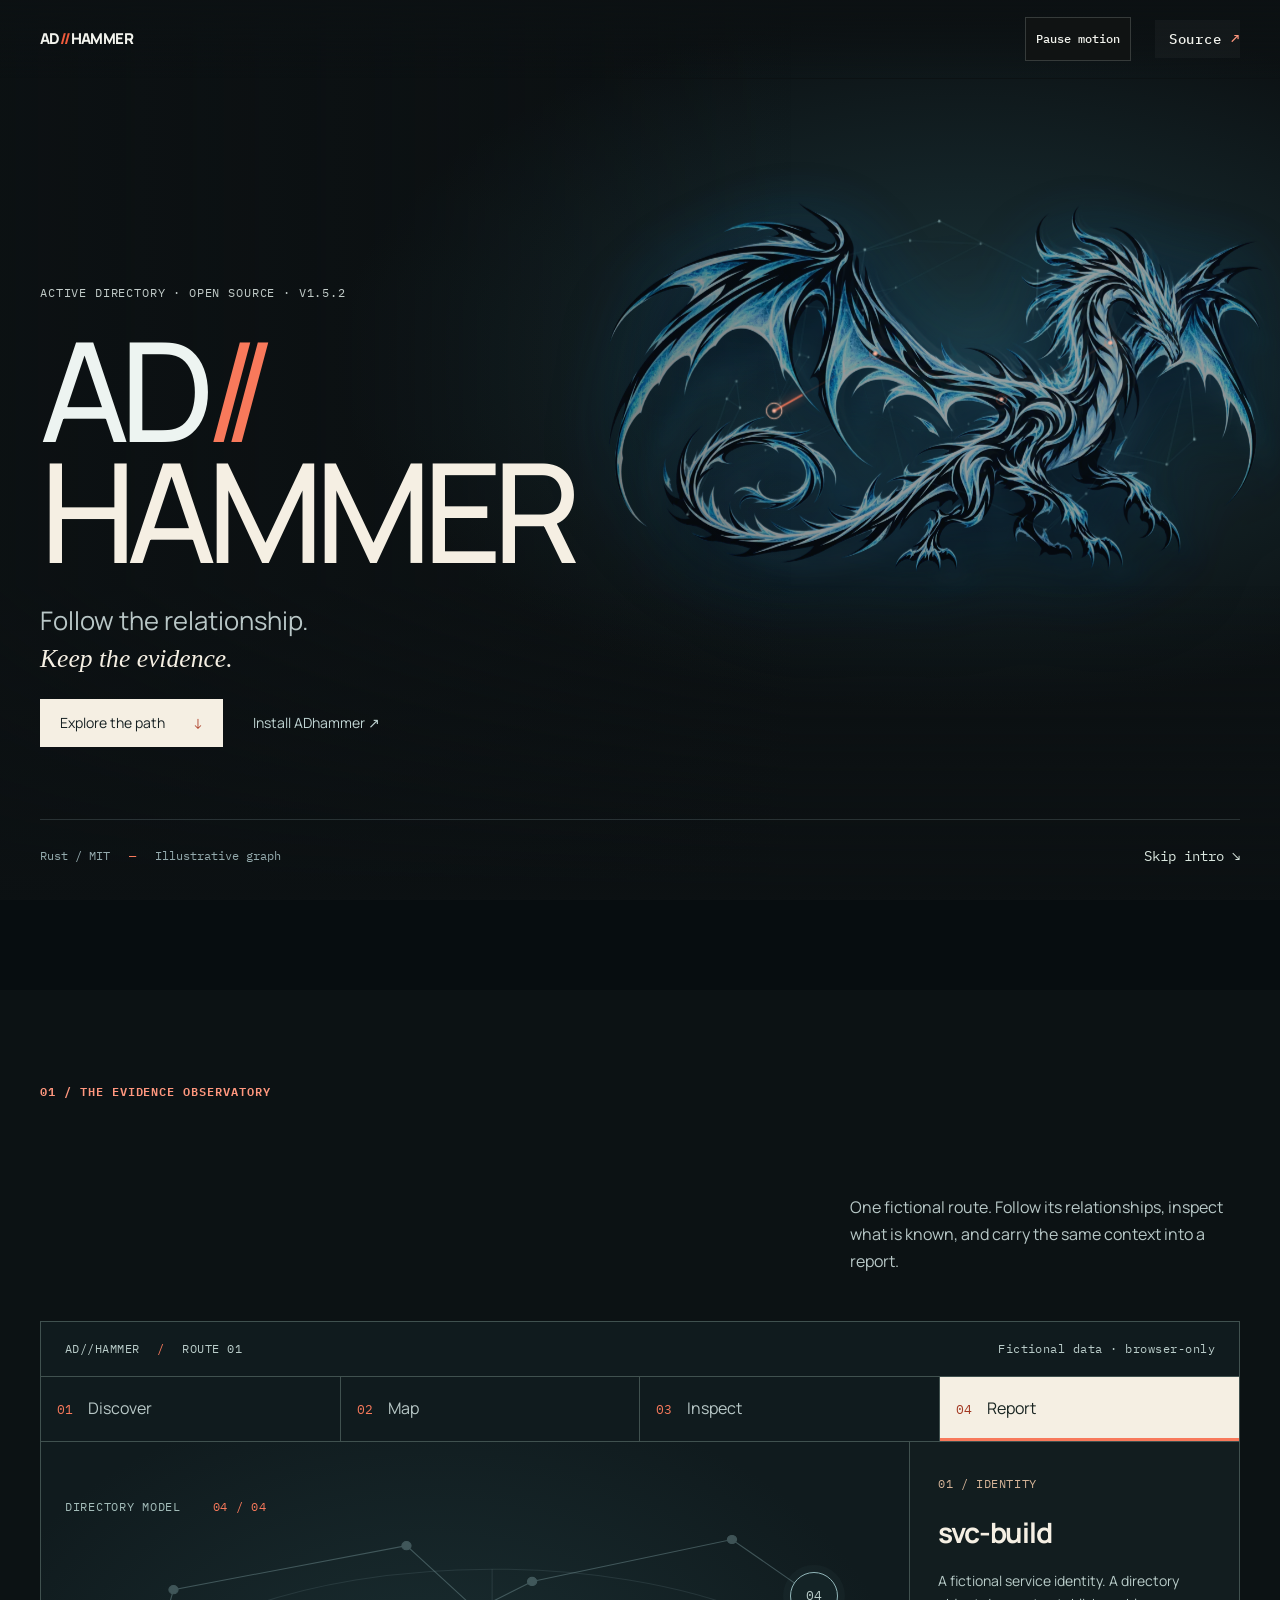
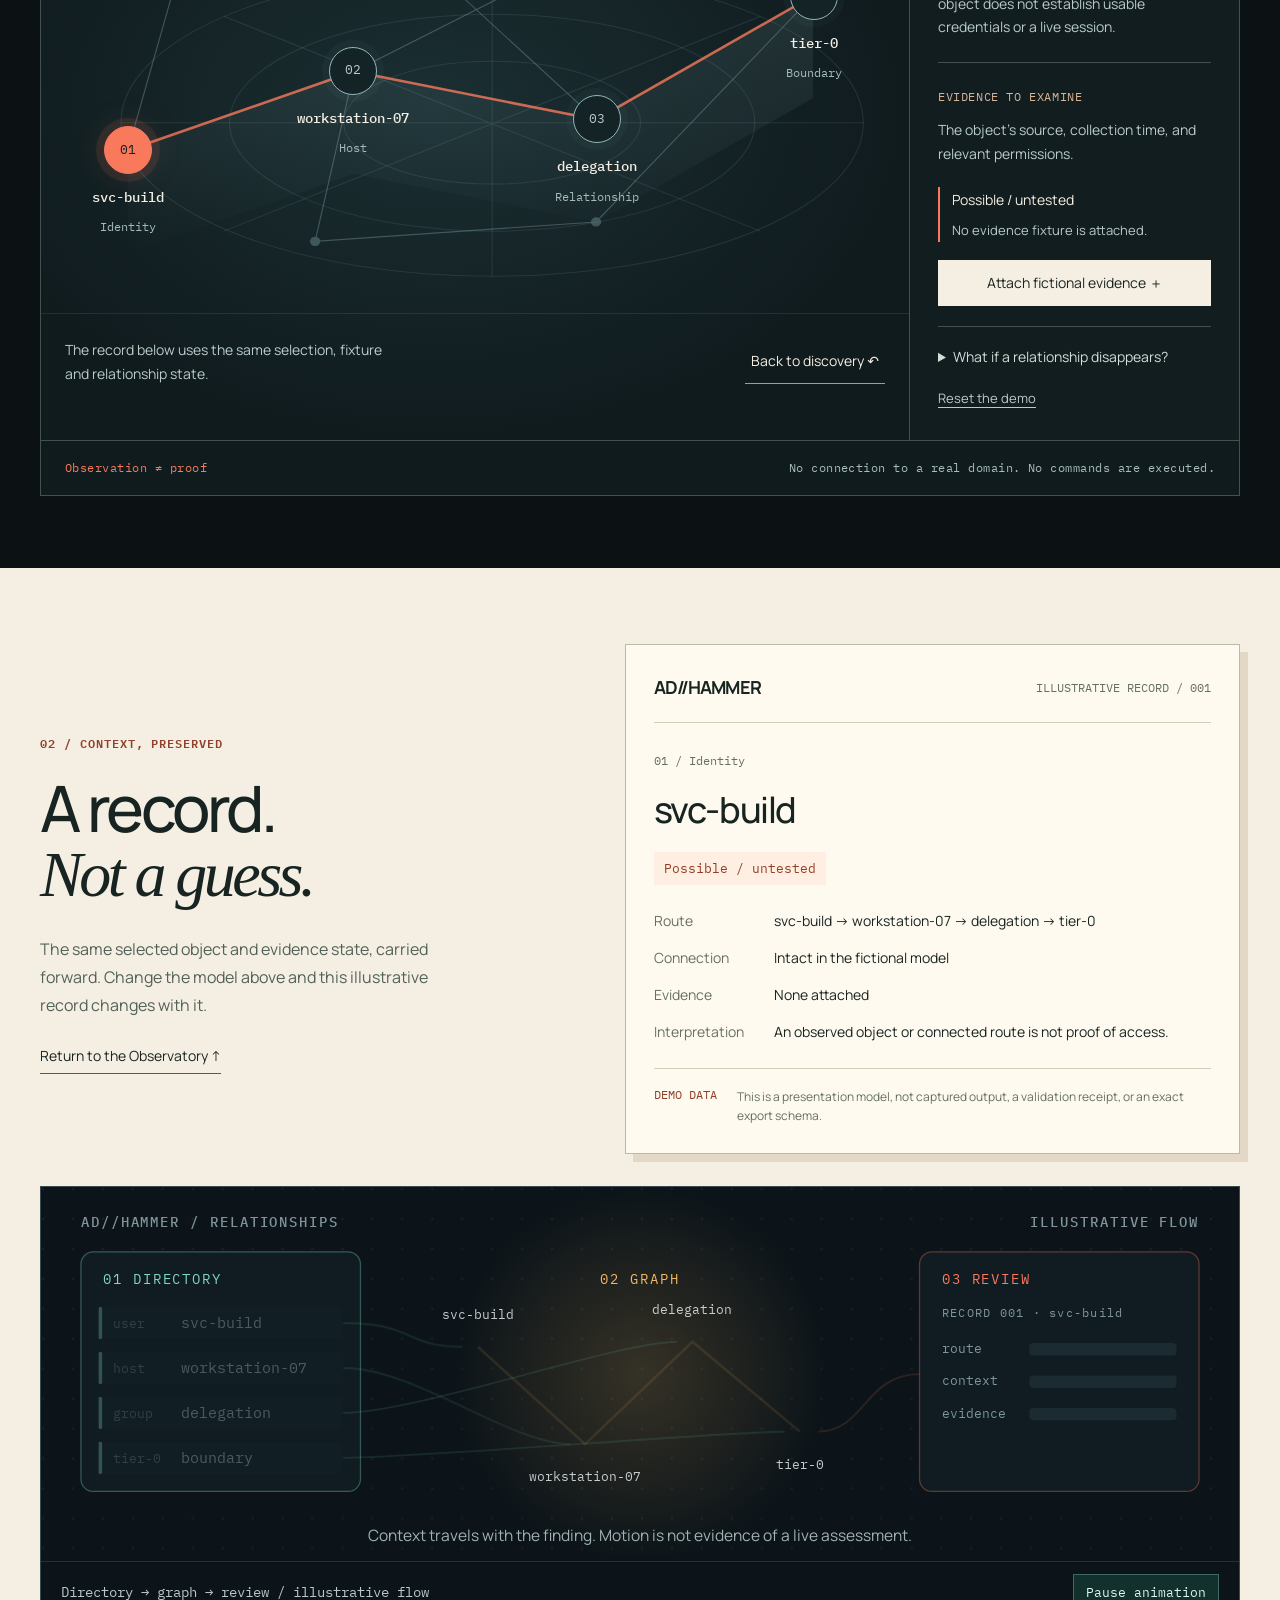
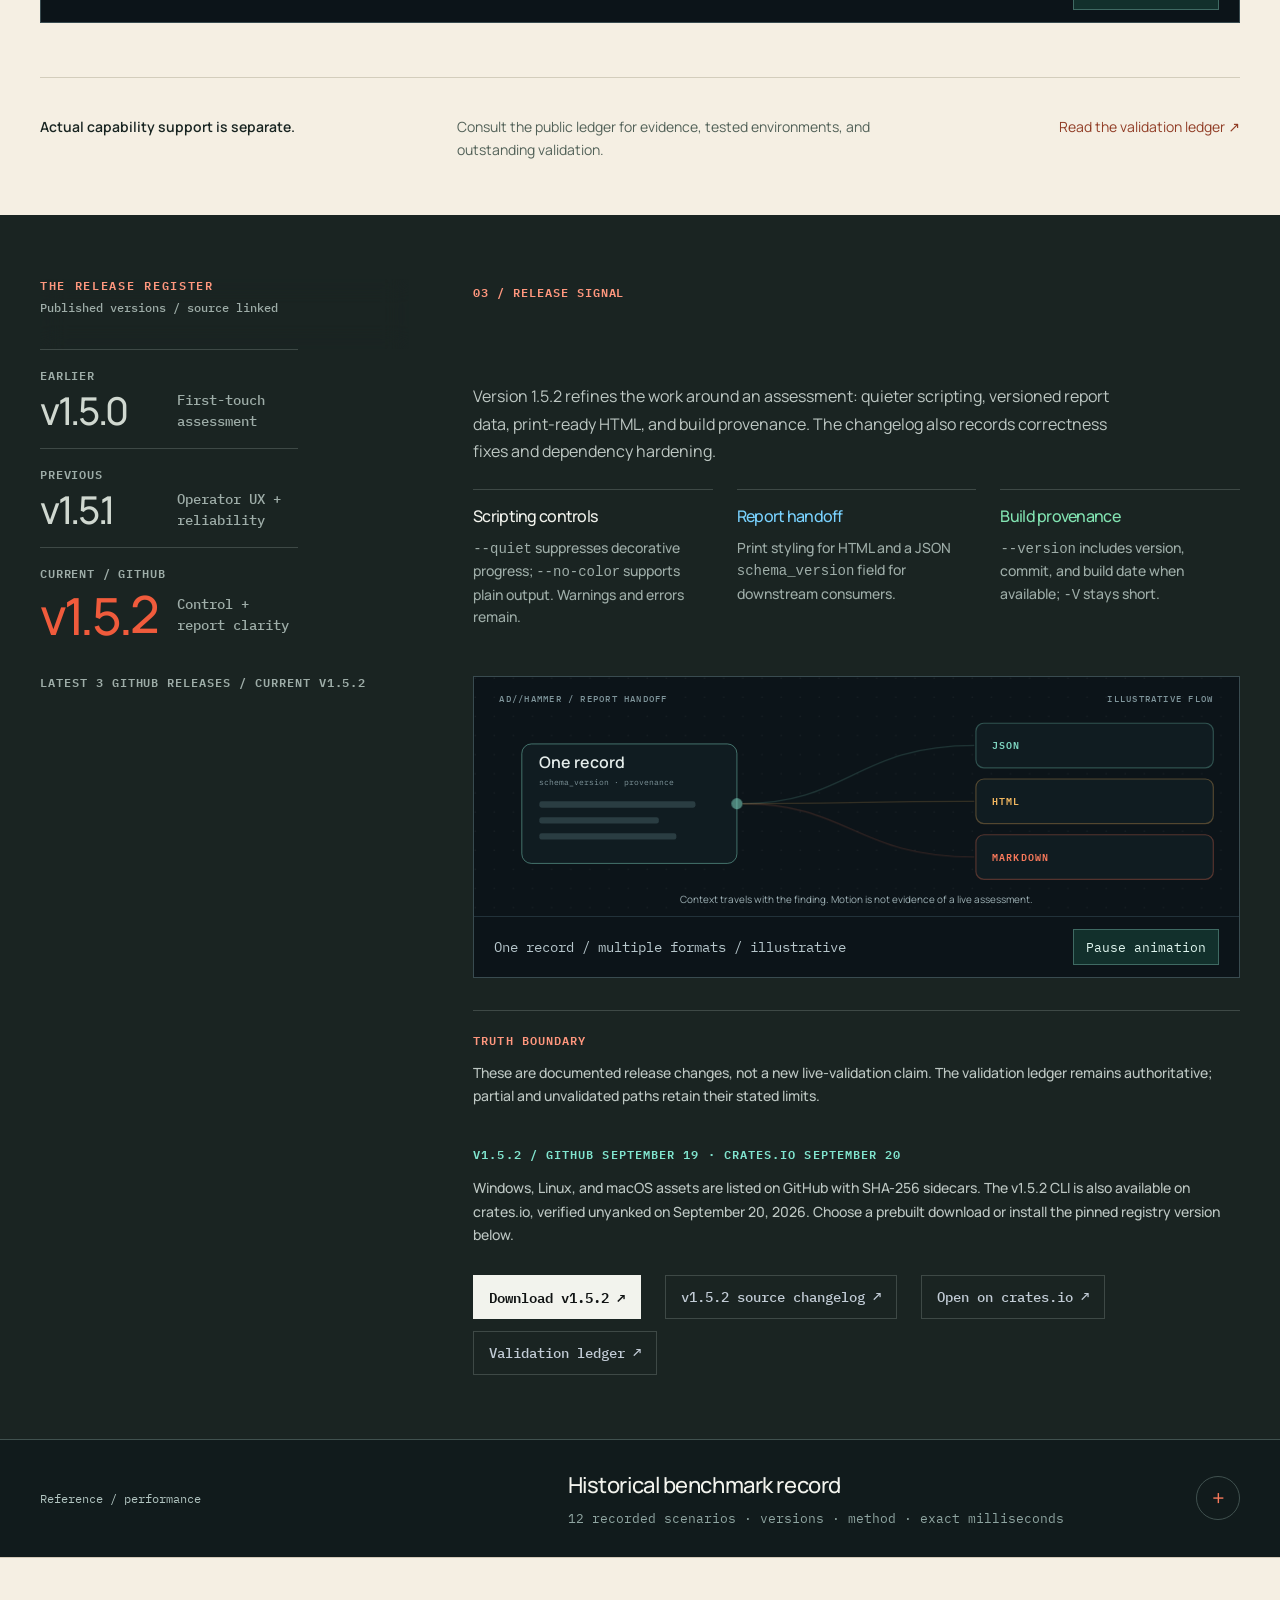
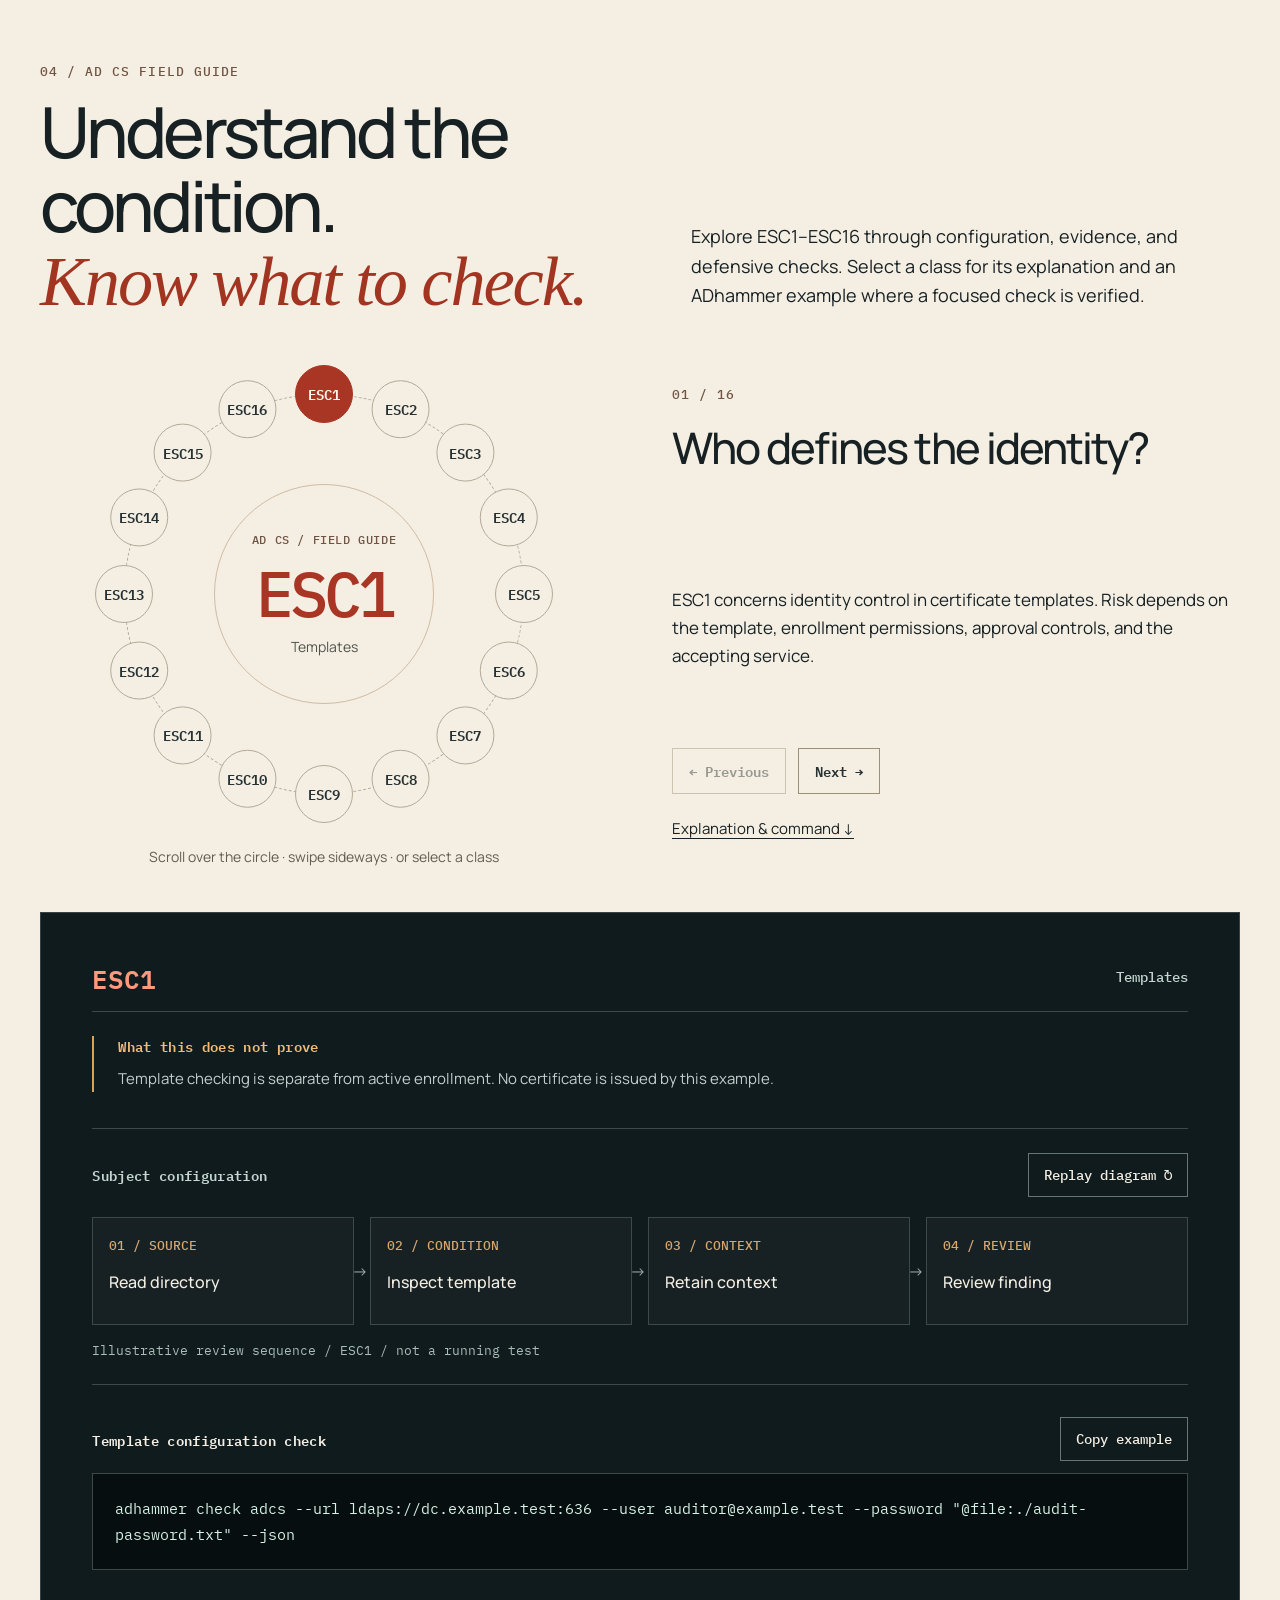
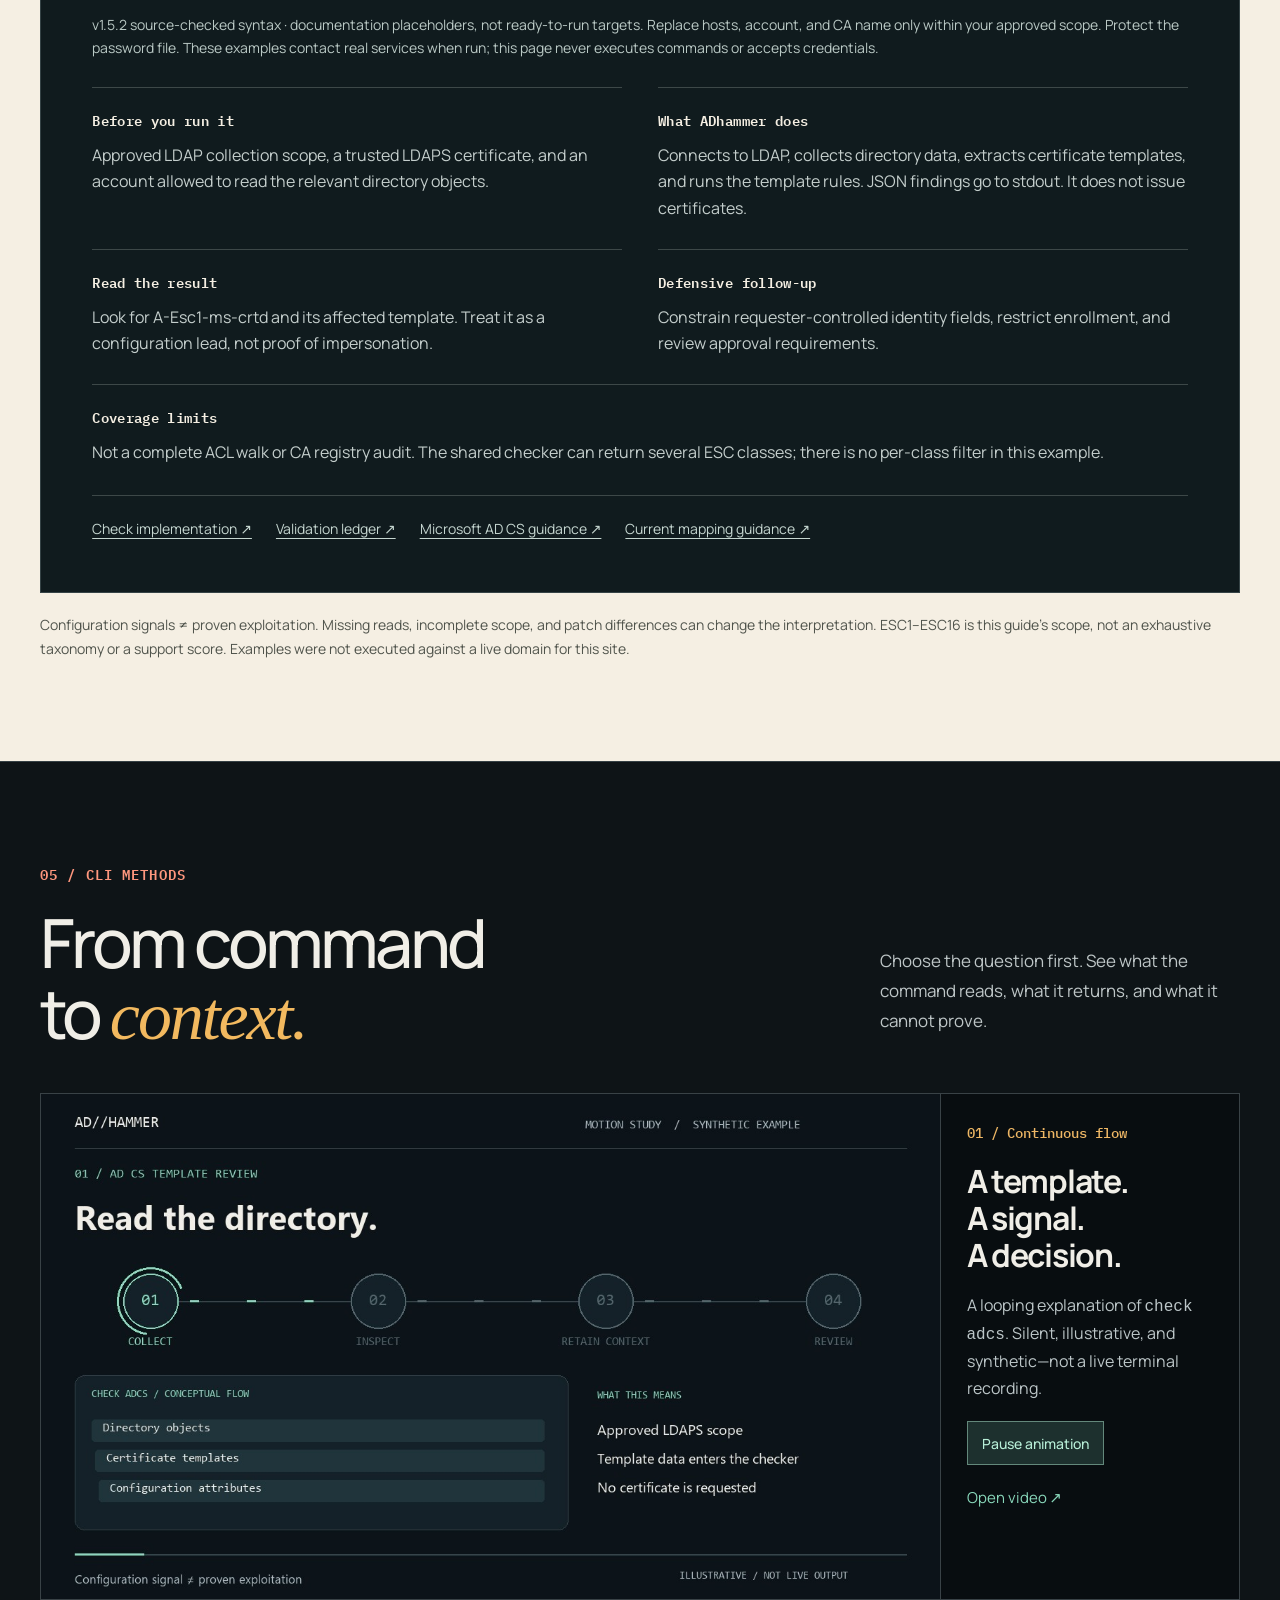
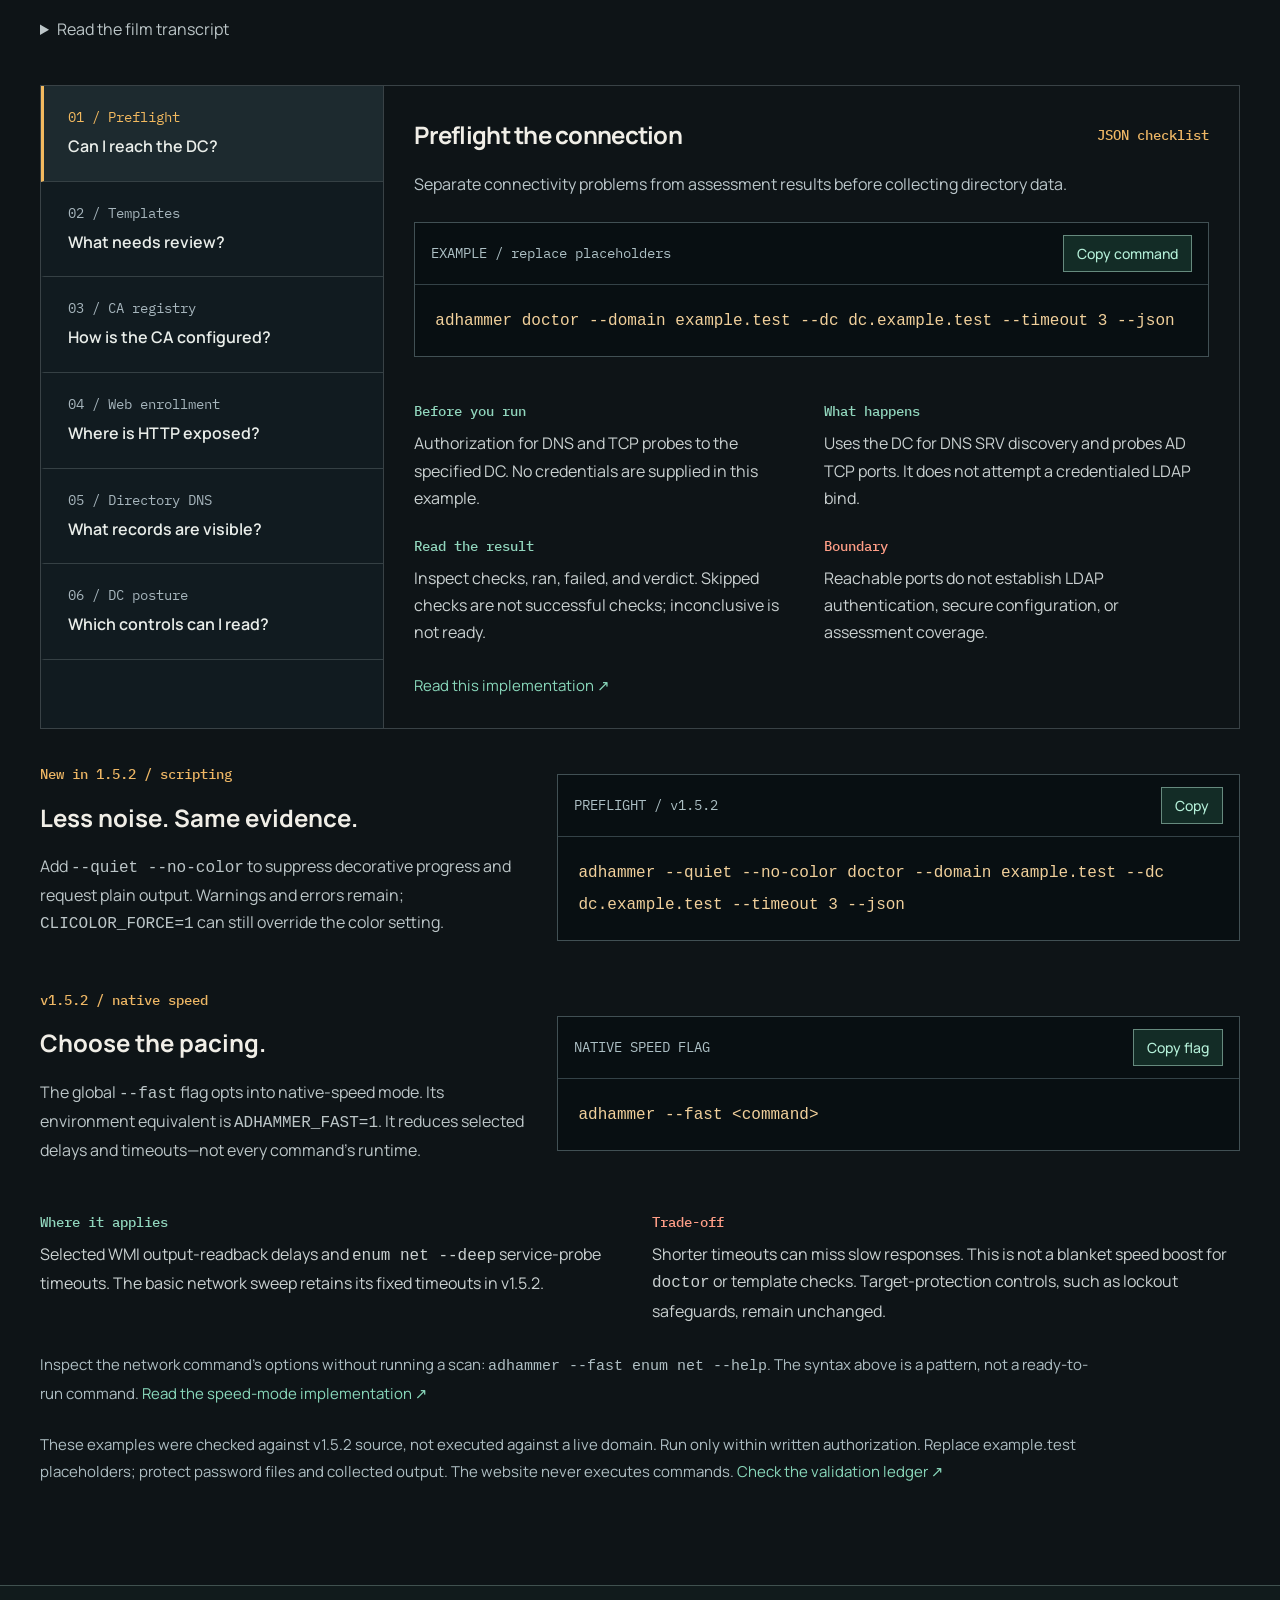
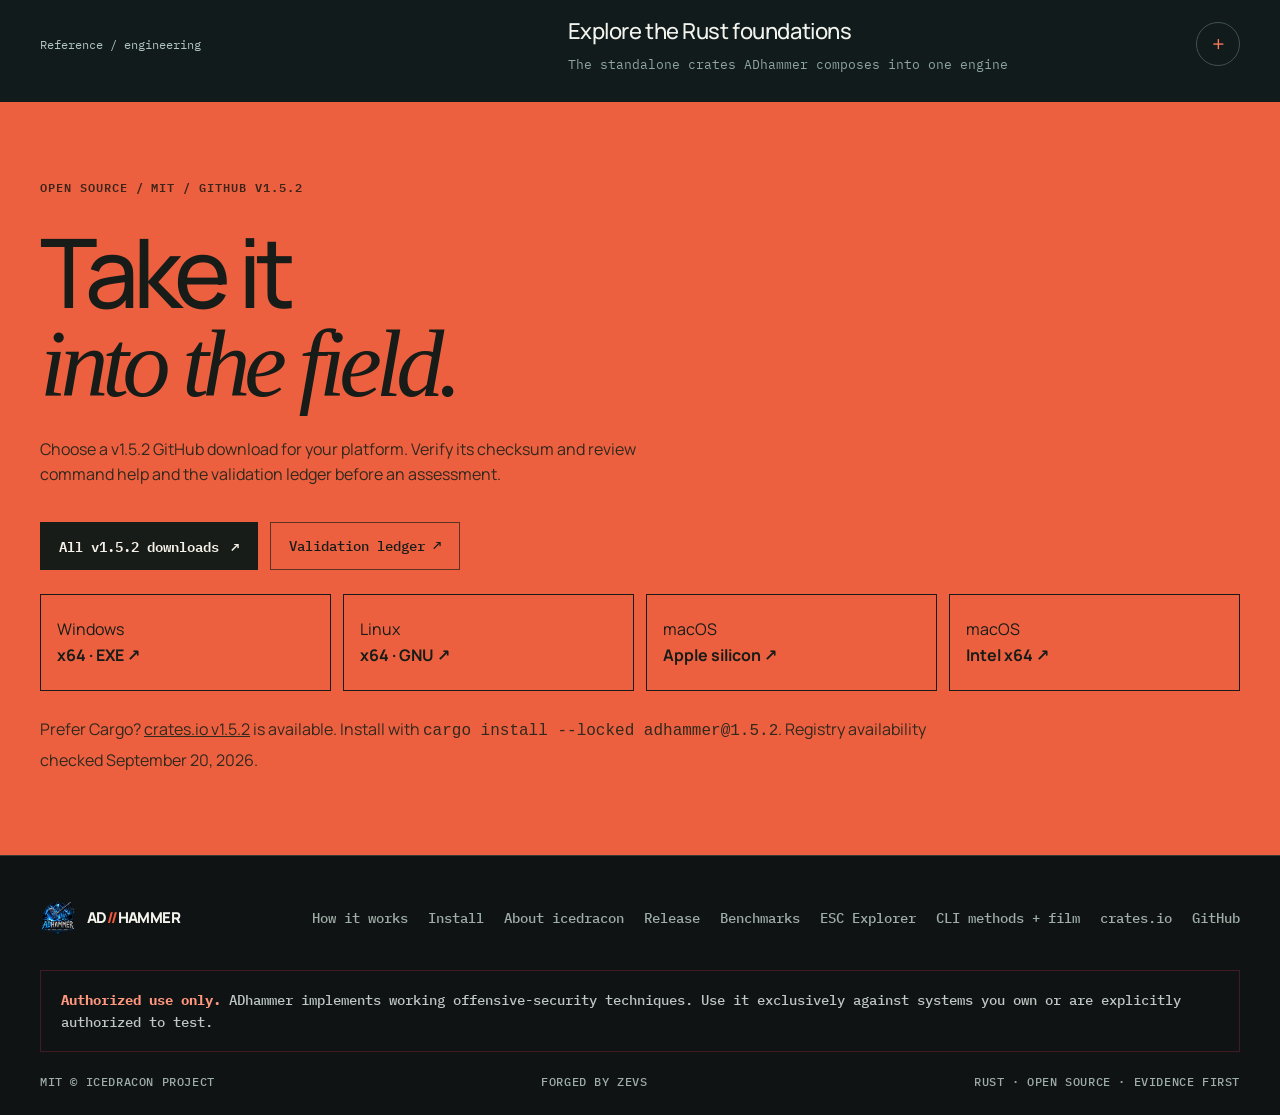
==== commit b3f3e0b3: "site: add a shared motion system with heading reveals, version roll, card tilt Phase 1 of the motion" ====
--- a/site/index.html
+++ b/site/index.html
@@ -1891,6 +1891,7 @@
   <link rel="stylesheet" href="assets/cli-methods.css">
   <link rel="stylesheet" href="assets/polish.css">
   <link rel="stylesheet" href="assets/flows.css">
+  <link rel="stylesheet" href="assets/motion.css">
   <script type="application/ld+json">
   {
     "@context": "https://schema.org",
@@ -2363,6 +2364,7 @@
   <script src="assets/cli-methods.js"></script>
   <script src="assets/ambient-video.js"></script>
   <script src="assets/live-flows.js"></script>
+  <script src="assets/motion.js"></script>
   <script src="assets/entrance.js"></script>
   <script>
     (function () {
--- a/site/assets/motion.css
+++ b/site/assets/motion.css
@@ -0,0 +1,44 @@
+/* Motion system: one set of timings and curves for the whole page.
+   Only transform and opacity animate. Without JS, under reduced motion, or with motion paused, everything is simply shown. */
+:root {
+  --m-ease-out: cubic-bezier(.22, 1, .36, 1);
+  --m-ease-in-out: cubic-bezier(.65, 0, .35, 1);
+  --m-fast: 180ms;
+  --m-base: 320ms;
+  --m-slow: 900ms;
+  --m-stagger: 90ms;
+}
+
+/* Heading line reveal: each line rises from behind its own mask. */
+m-line { display: block; overflow: hidden; padding: 0 .12em .14em; margin: 0 -.12em -.14em; }
+m-line-in { display: inline-block; }
+.js .m-heading:not(.m-in) m-line-in { transform: translate3d(0, 108%, 0) rotate(1.5deg); opacity: 0; }
+.js .m-heading m-line-in {
+  transform-origin: 0 100%;
+  transition: transform var(--m-slow) var(--m-ease-out), opacity calc(var(--m-slow) * .6) ease;
+  transition-delay: calc(var(--i, 0) * var(--m-stagger));
+}
+
+/* Rolling version digit: a vertical strip of digits inside a one-digit window. */
+m-roll { display: inline-block; height: 1em; line-height: 1; overflow: hidden; vertical-align: -.08em; }
+m-roll-strip { display: flex; flex-direction: column; transition: transform 1.4s var(--m-ease-in-out) .25s; }
+m-roll-strip > span { height: 1em; line-height: 1; }
+.js m-roll:not(.m-in) m-roll-strip { transform: none; }
+
+/* Pointer tilt with a soft sheen that follows the cursor. Fine pointers only. */
+.m-tilt { transform-style: preserve-3d; transition: transform var(--m-base) var(--m-ease-out); will-change: transform; position: relative; }
+.m-tilt::after {
+  content: ""; position: absolute; inset: 0; pointer-events: none; border-radius: inherit; opacity: 0;
+  background: radial-gradient(240px circle at var(--mx, 50%) var(--my, 50%), rgba(255, 255, 255, .22), transparent 60%);
+  transition: opacity var(--m-base) ease;
+}
+.m-tilt.m-hover::after { opacity: 1; }
+
+@media (prefers-reduced-motion: reduce) {
+  .js .m-heading m-line-in { transform: none !important; opacity: 1 !important; transition: none; }
+  m-roll-strip { transition: none; }
+  .m-tilt { transform: none !important; }
+  .m-tilt::after { display: none; }
+}
+html[data-motion="paused"] .m-heading m-line-in { transform: none !important; opacity: 1 !important; transition: none; }
+html[data-motion="paused"] .m-tilt { transform: none !important; }
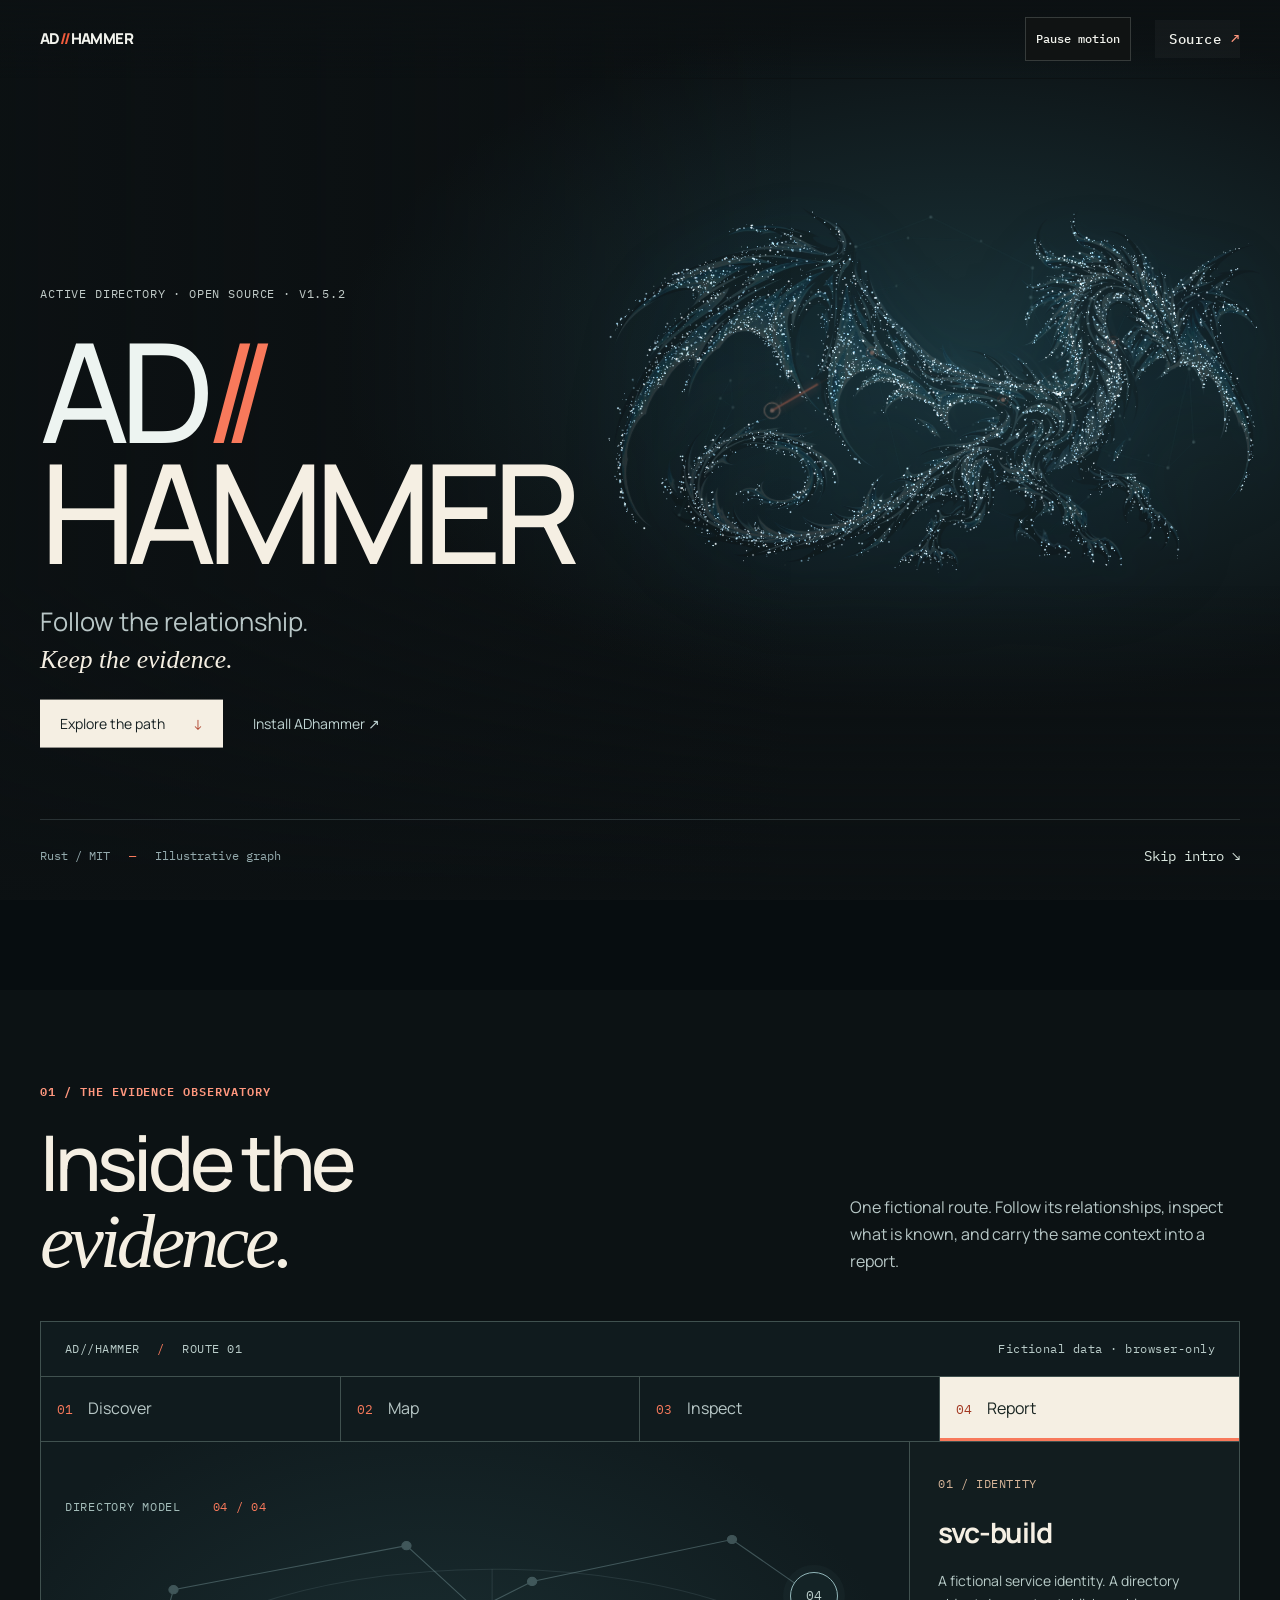
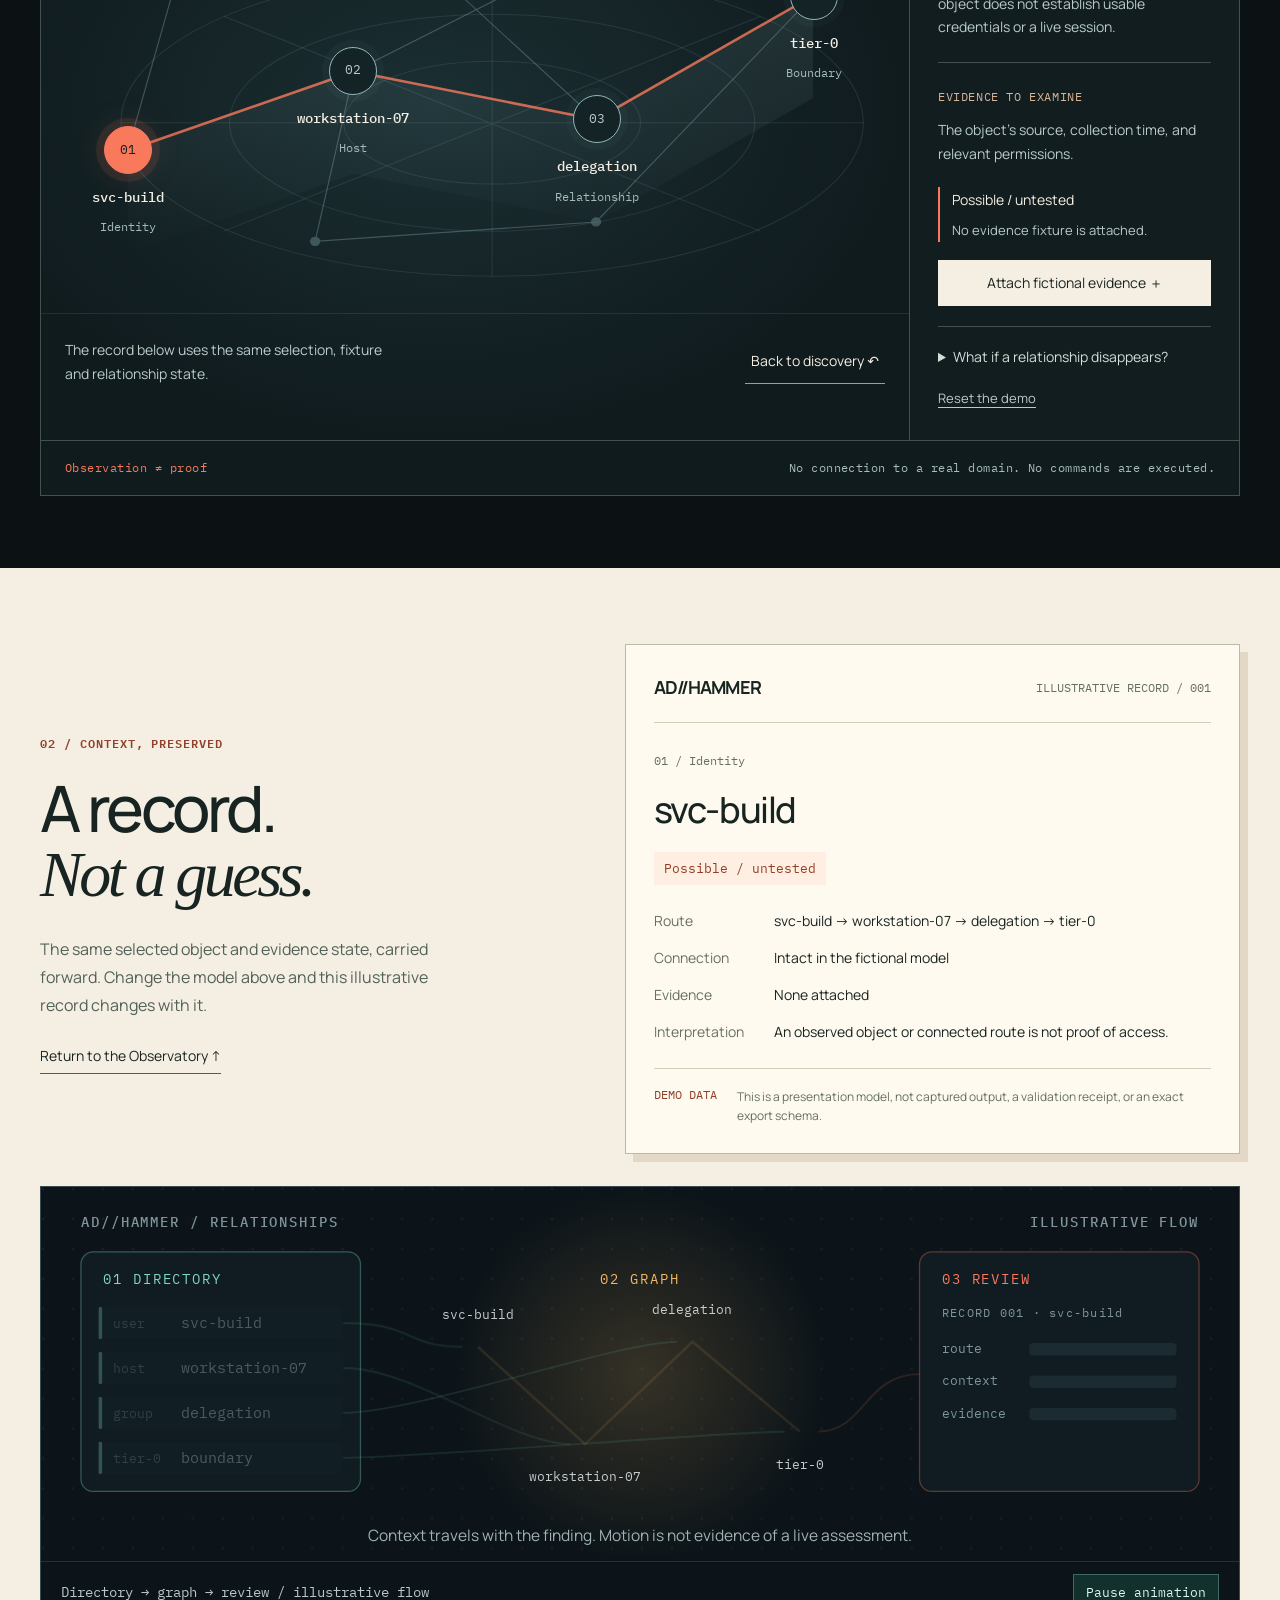
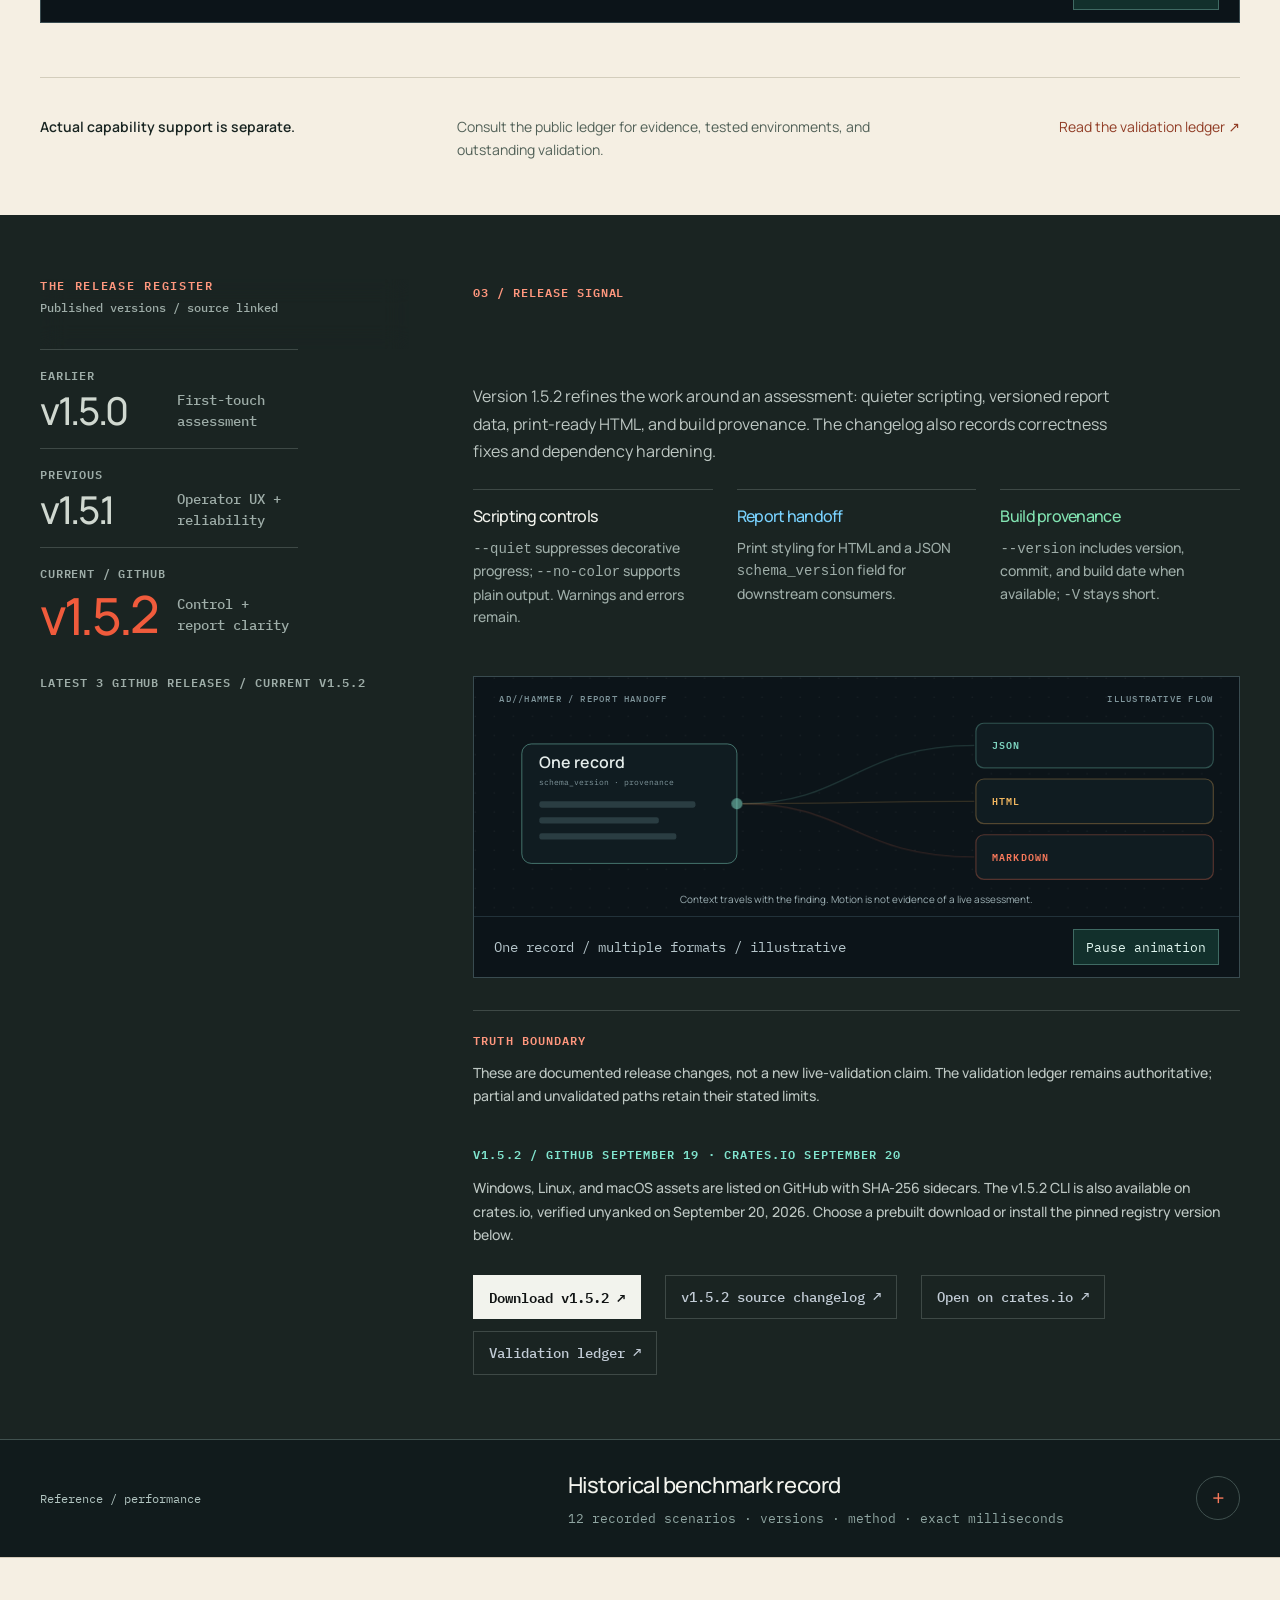
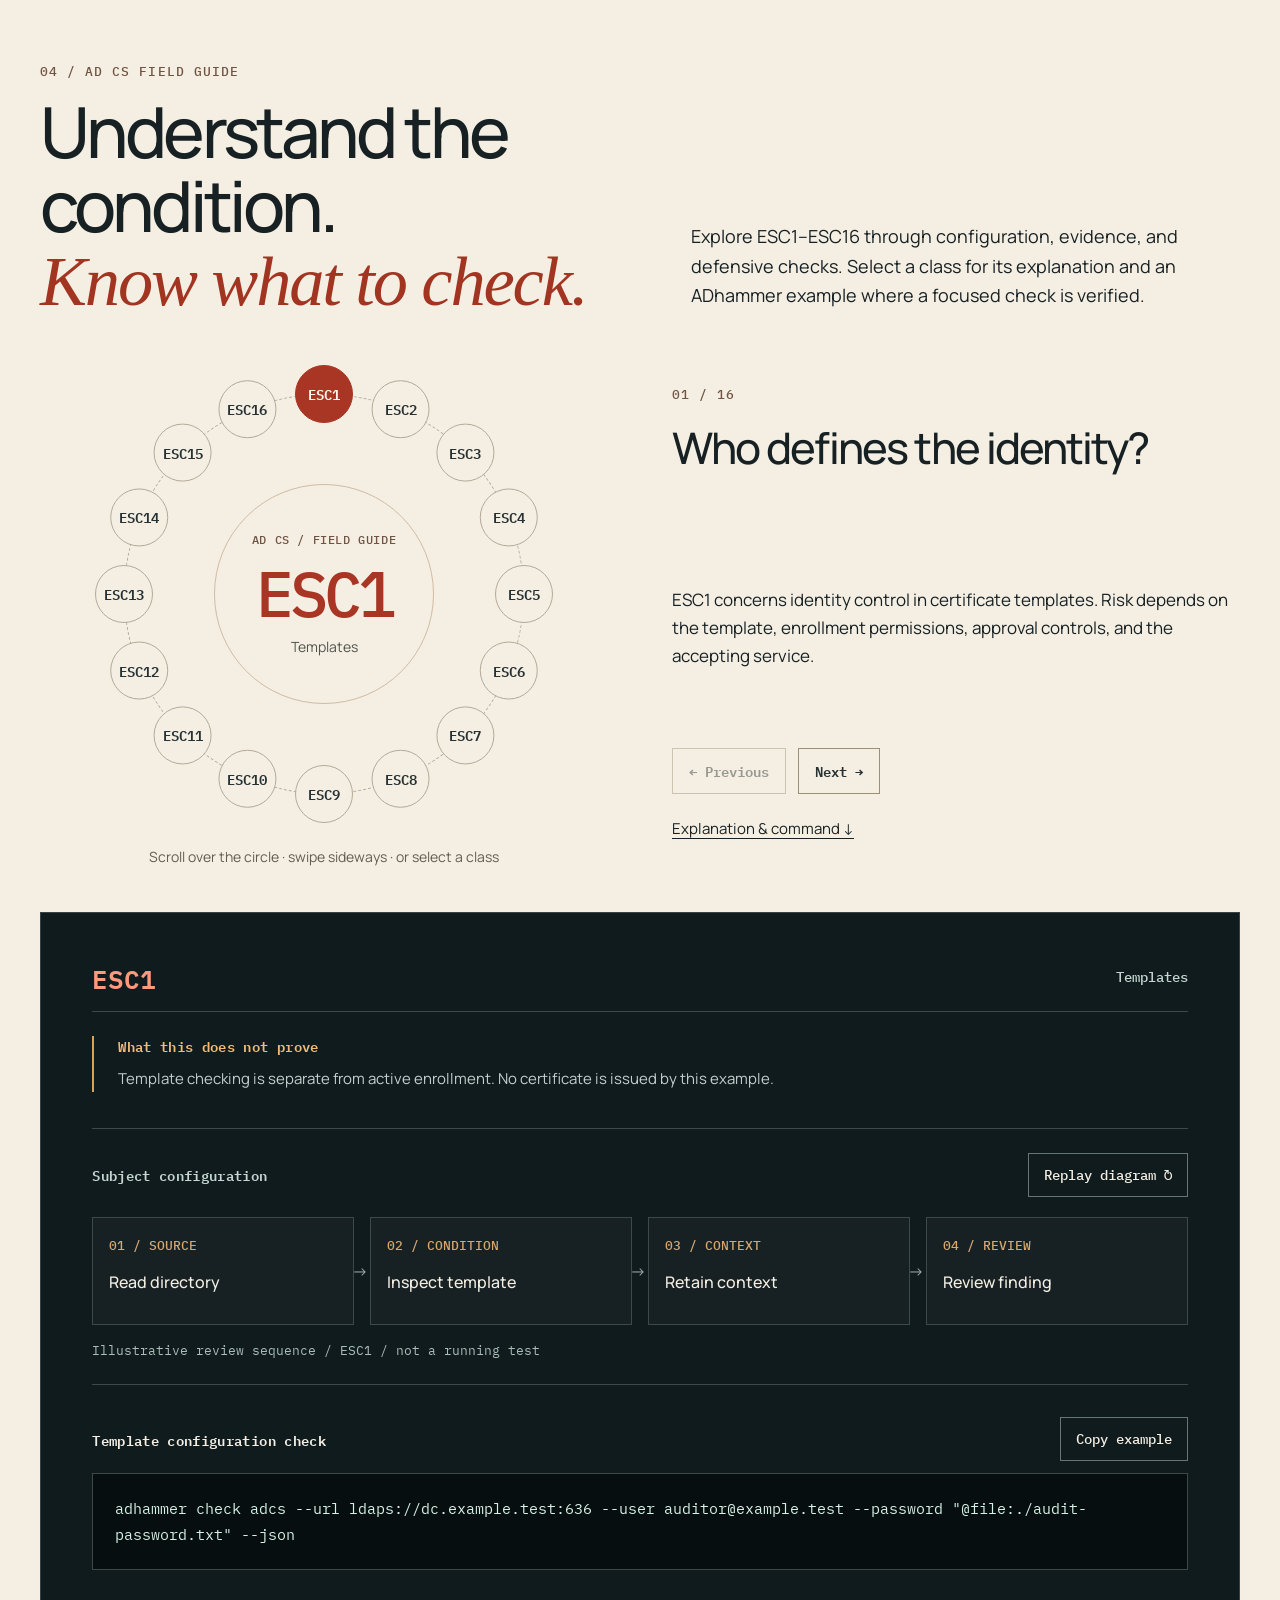
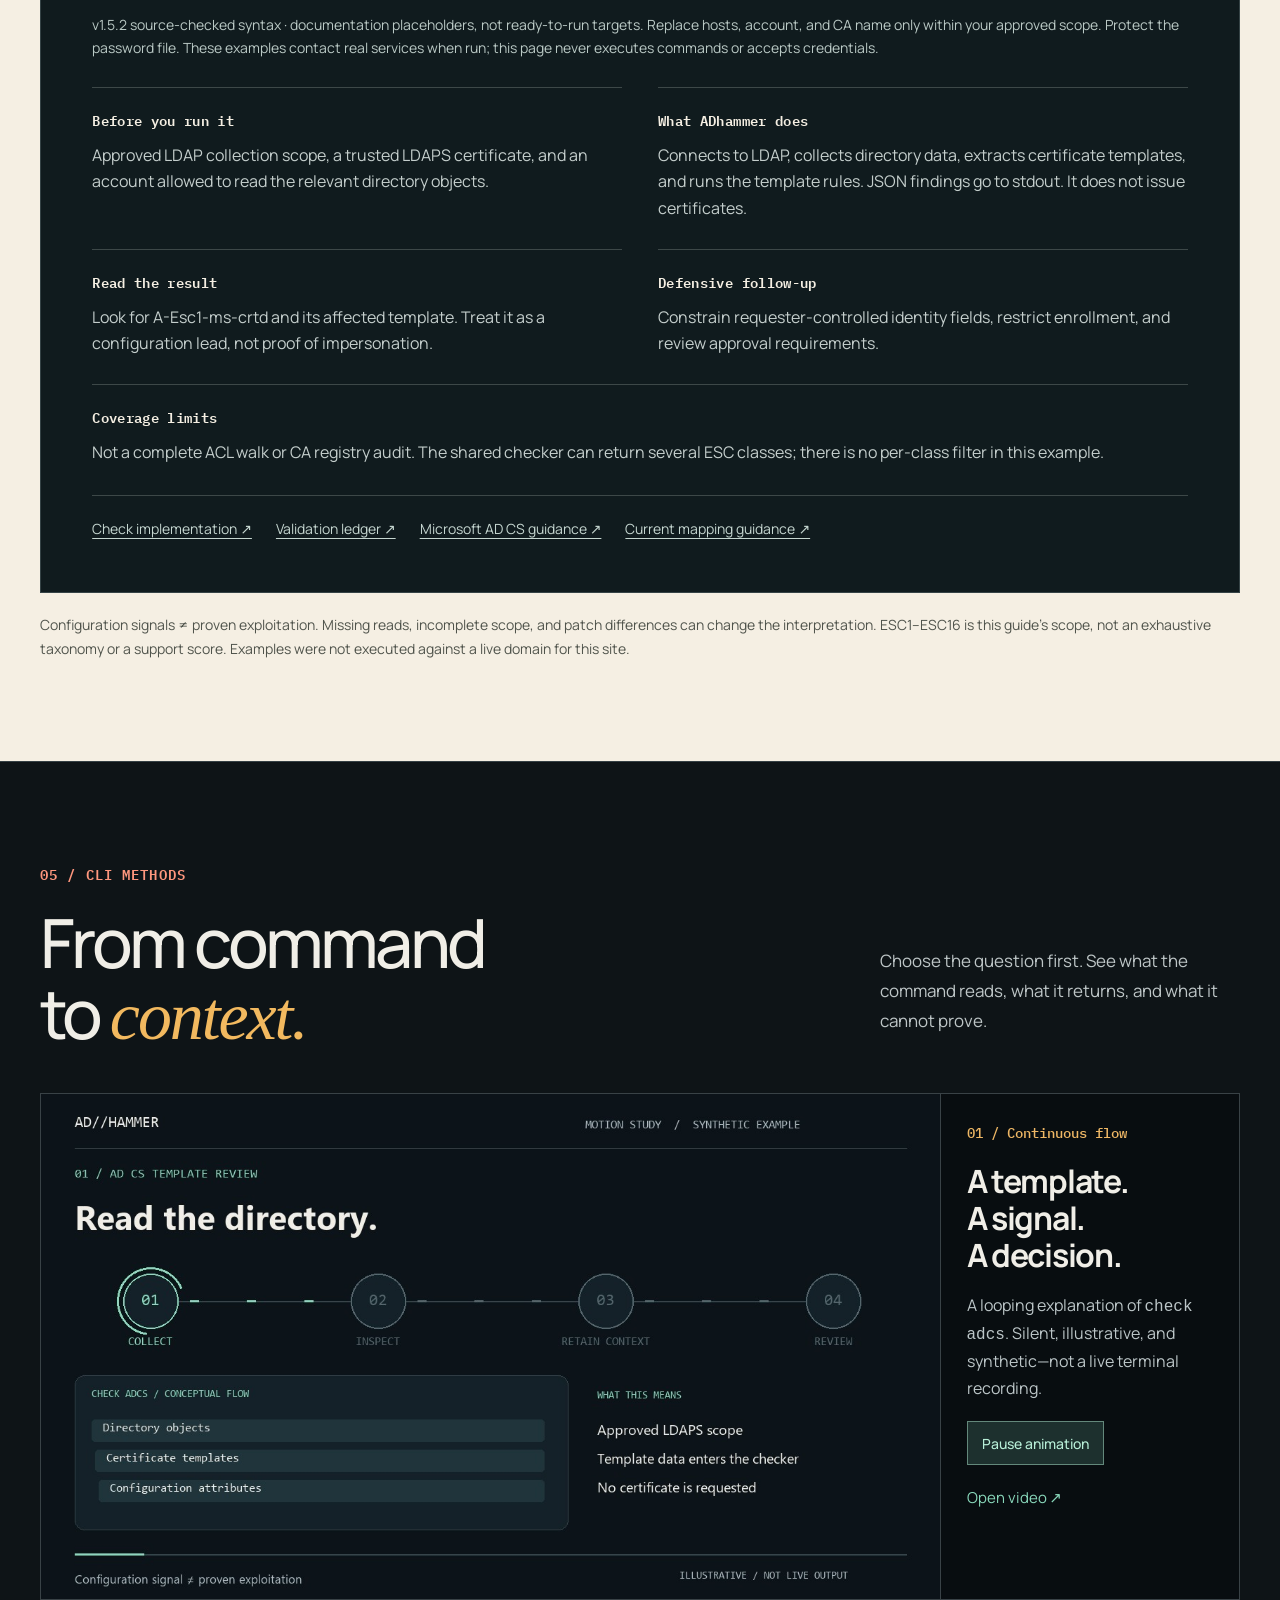
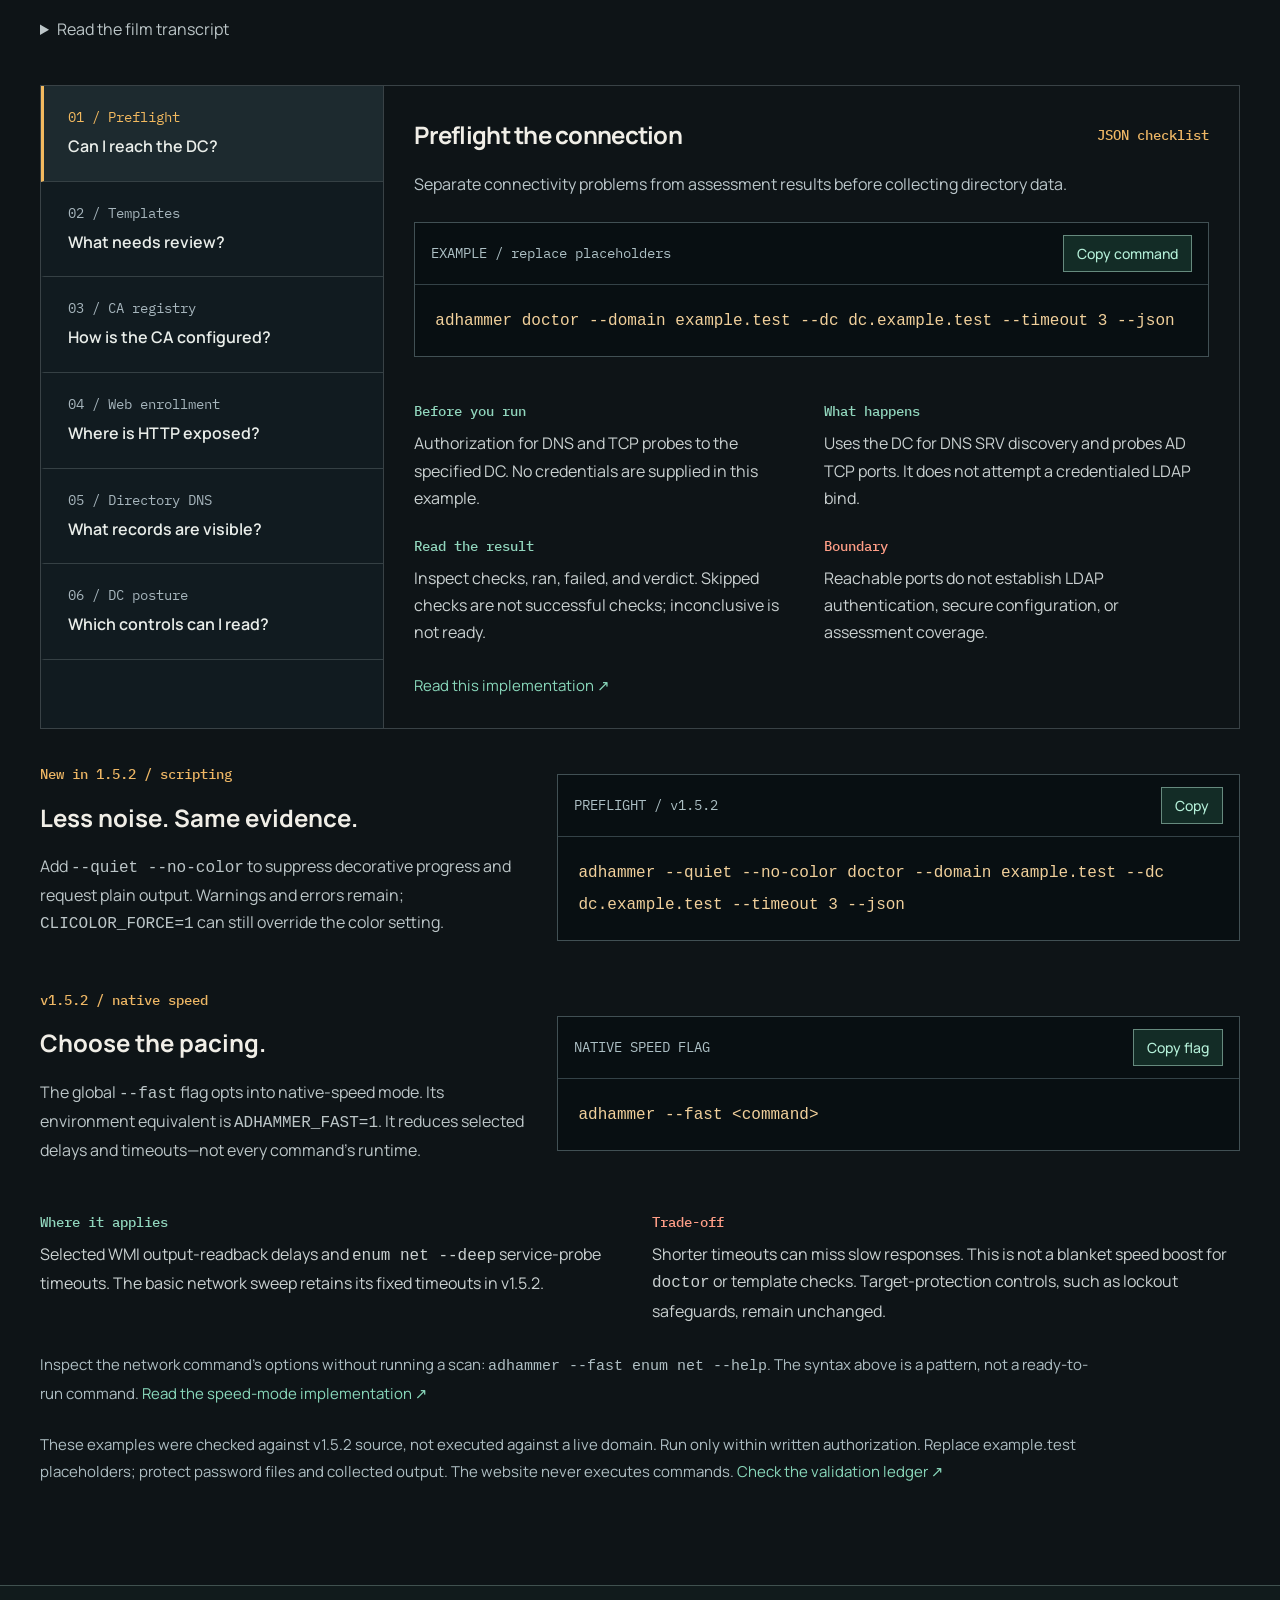
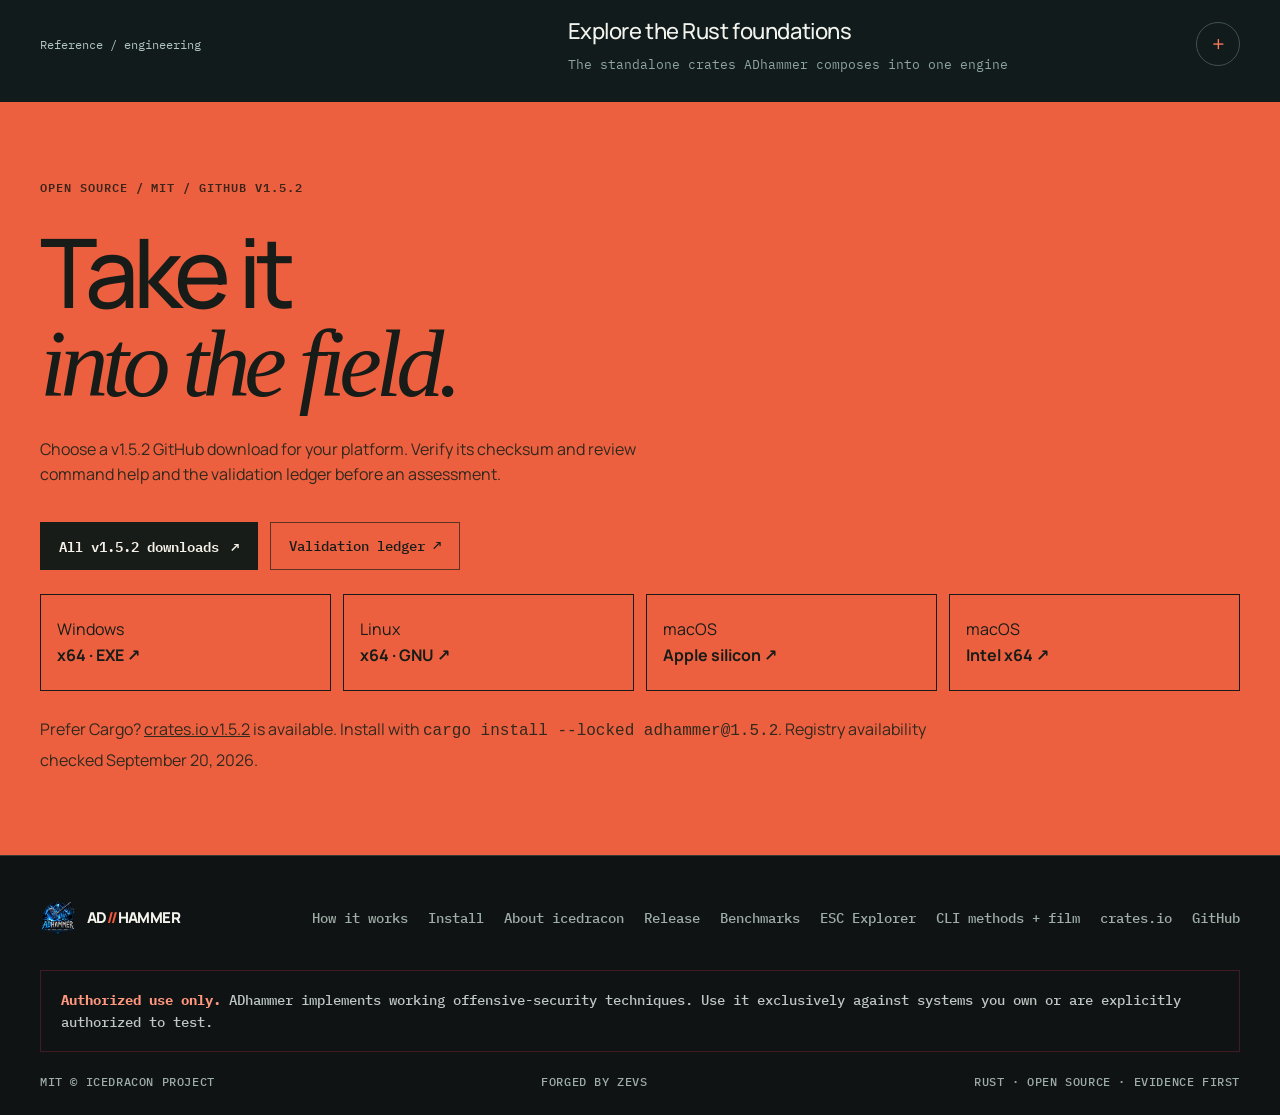
==== commit 0daadc0e: "site: WIP Ice Genesis, a WebGL particle dragon that forms the route graph Work in progress. Not revi" ====
--- a/site/index.html
+++ b/site/index.html
@@ -2366,6 +2366,7 @@
   <script src="assets/live-flows.js"></script>
   <script src="assets/motion.js"></script>
   <script src="assets/entrance.js"></script>
+  <script src="assets/ice-genesis.js"></script>
   <script>
     (function () {
       "use strict";
--- a/site/assets/motion.css
+++ b/site/assets/motion.css
@@ -42,3 +42,9 @@
 }
 html[data-motion="paused"] .m-heading m-line-in { transform: none !important; opacity: 1 !important; transition: none; }
 html[data-motion="paused"] .m-tilt { transform: none !important; }
+
+/* Ice Genesis layer: particles sit between the dragon art and the route graph canvas. */
+.ice-genesis { position: absolute; inset: 0; width: 100%; height: 100%; pointer-events: none; z-index: 1; }
+.genesis-on .dragon-rig { opacity: calc(.2 - var(--genesis, 0) * .5) !important; transition: opacity 1.8s ease; }
+@starting-style { .genesis-on .dragon-rig { opacity: 0 !important; } }
+.genesis-on #living-graph { opacity: calc(.5 - var(--genesis, 0) * 1.6); }
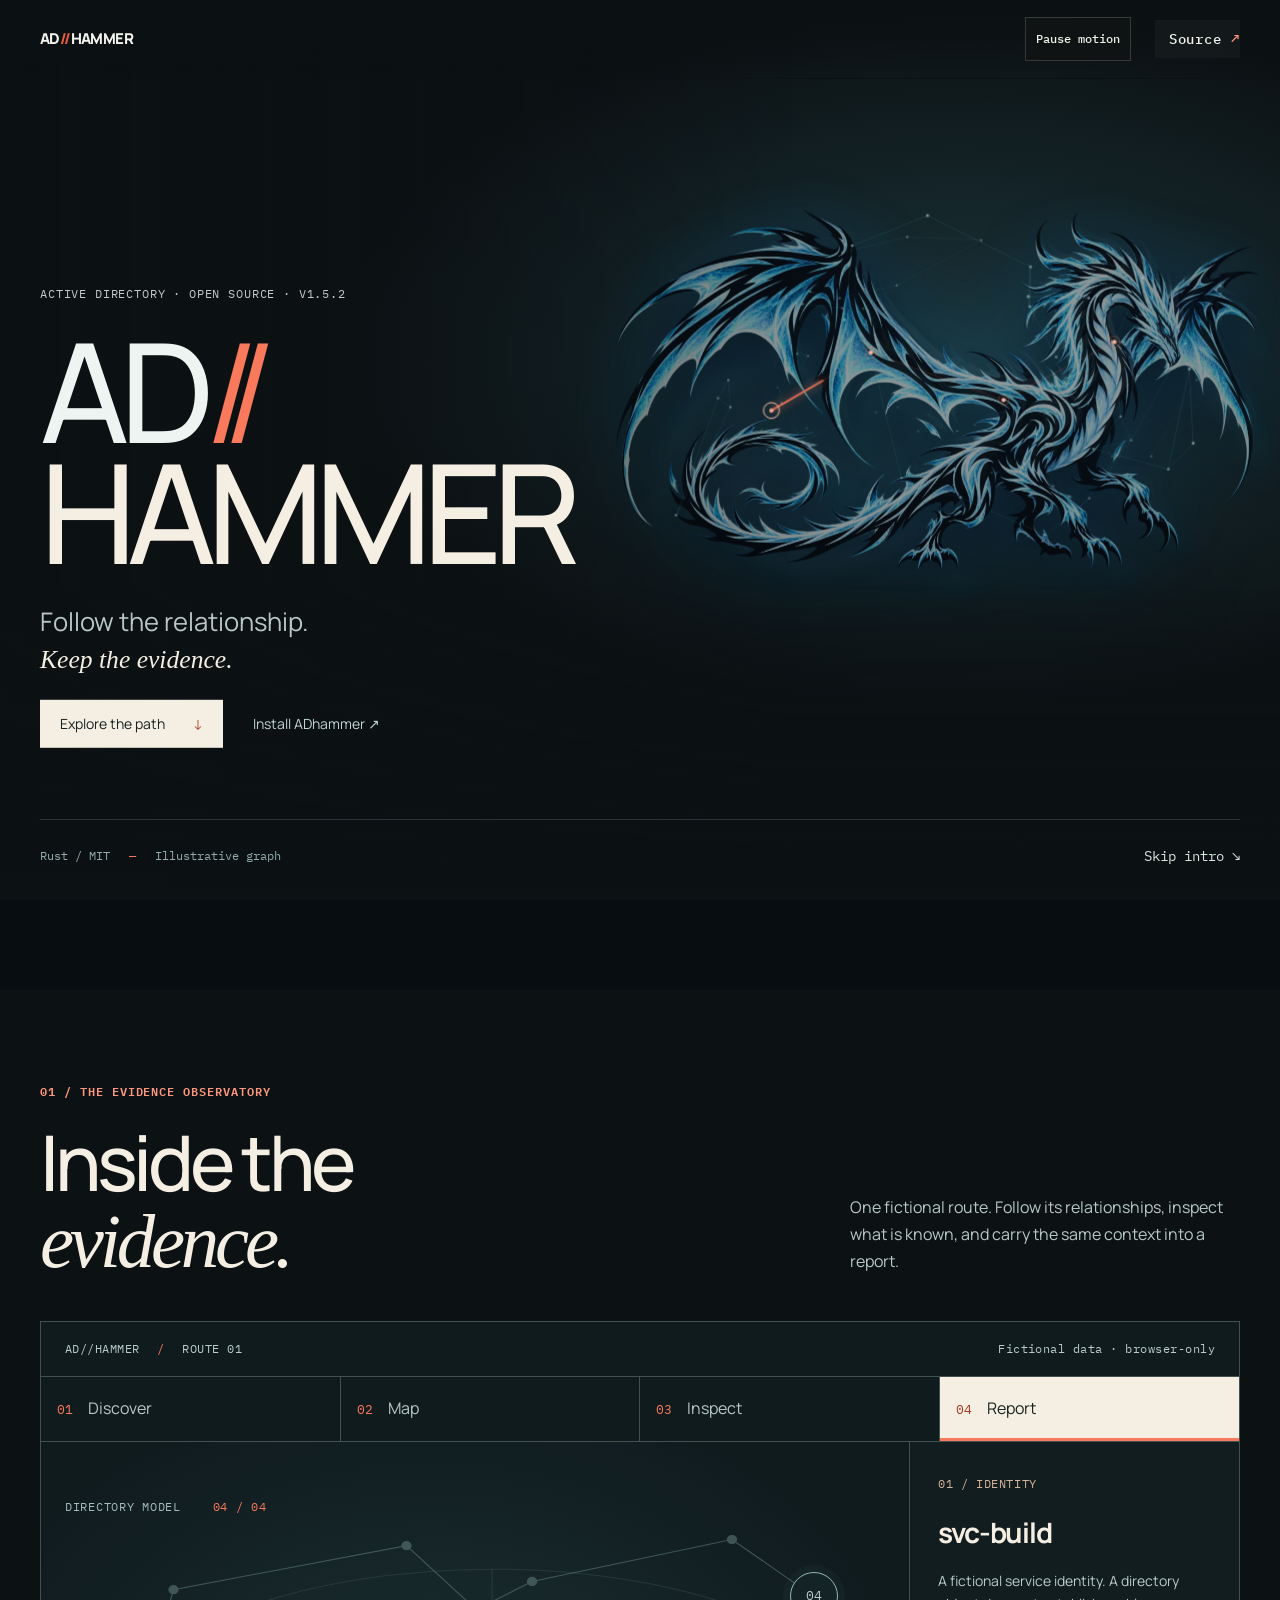
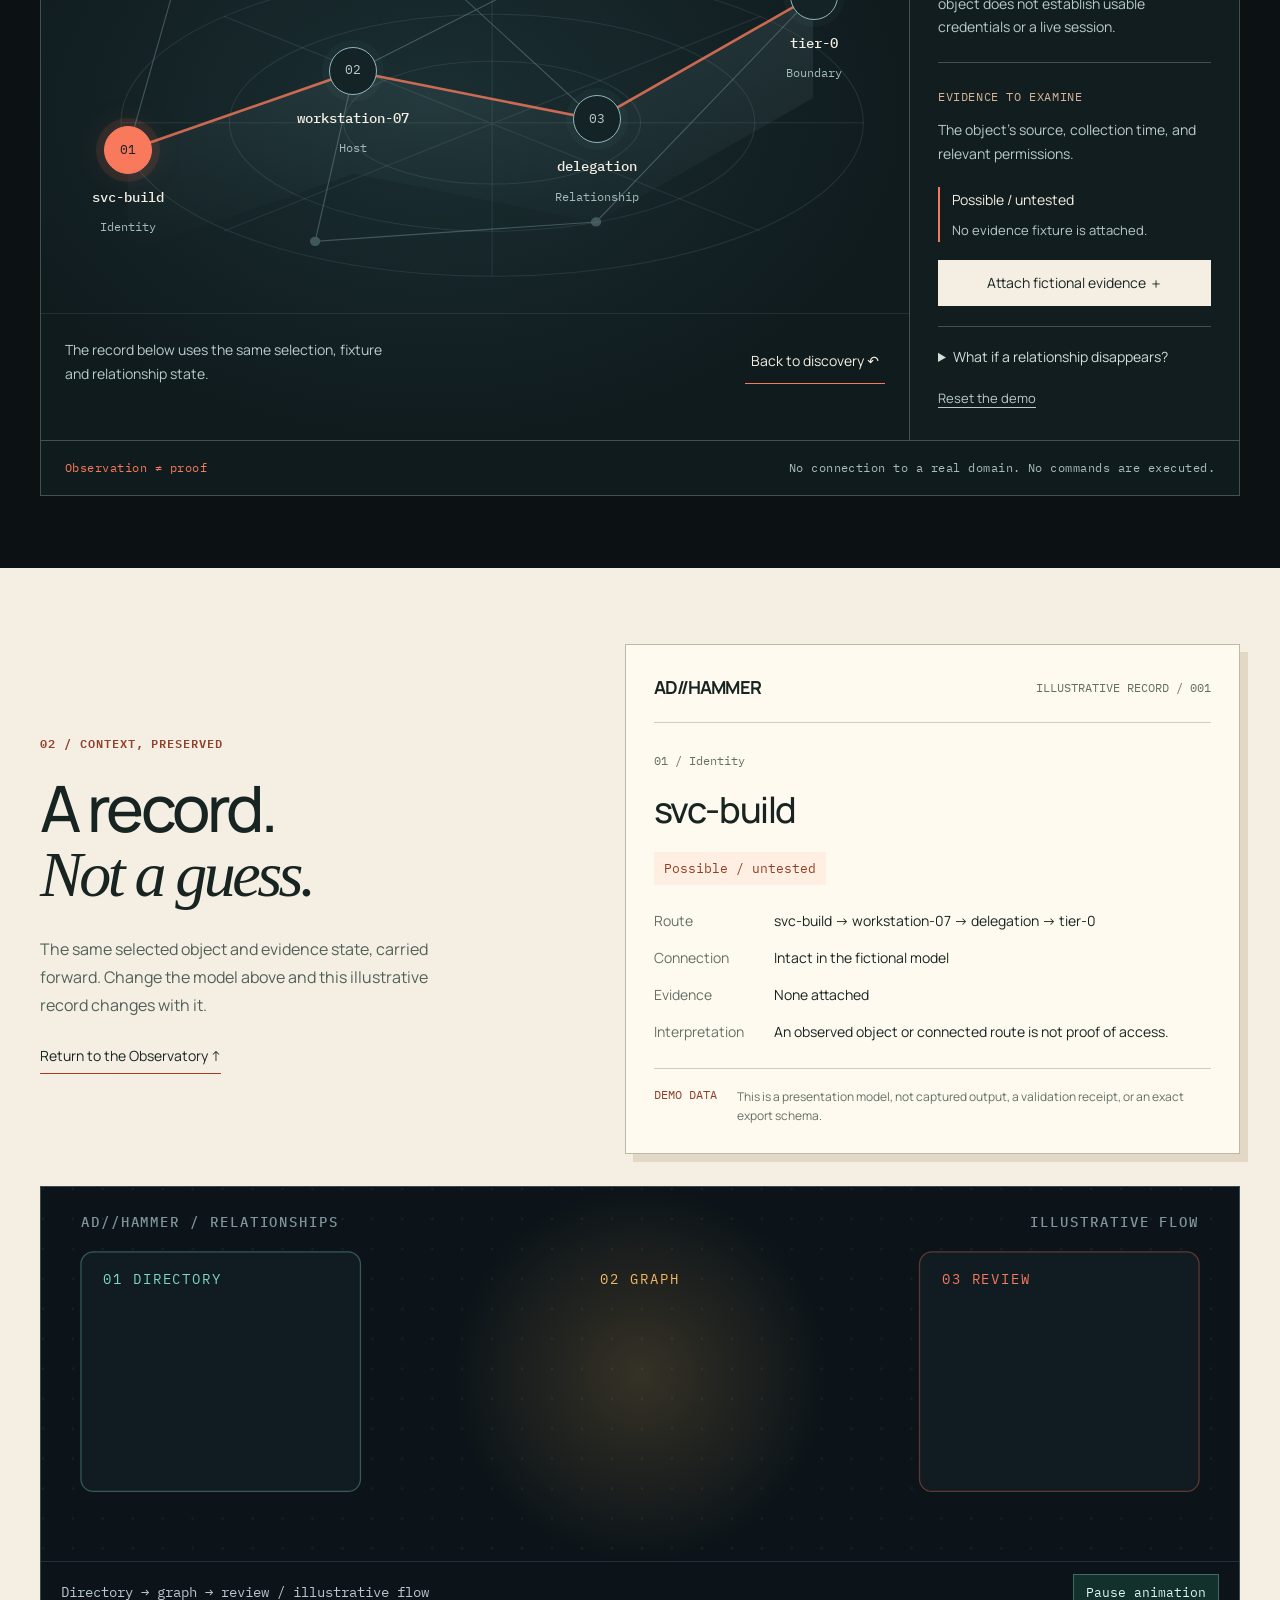
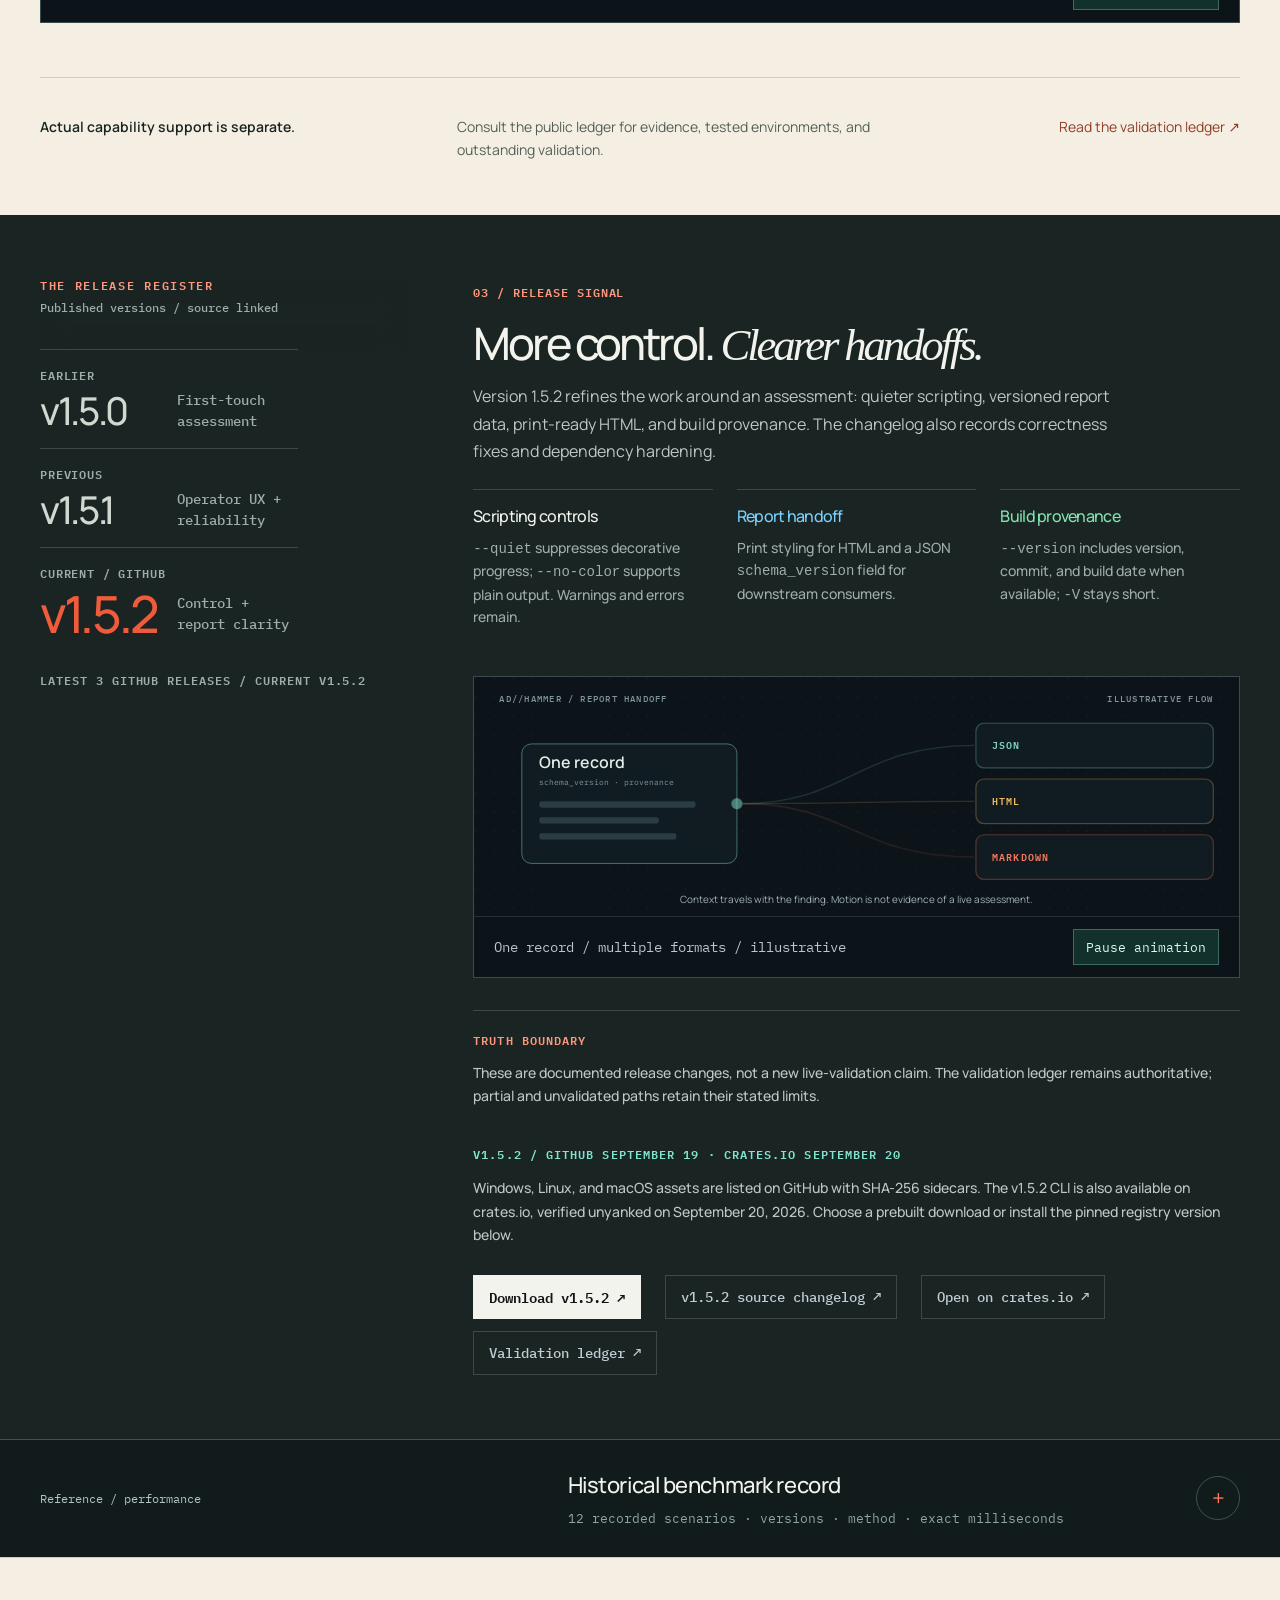
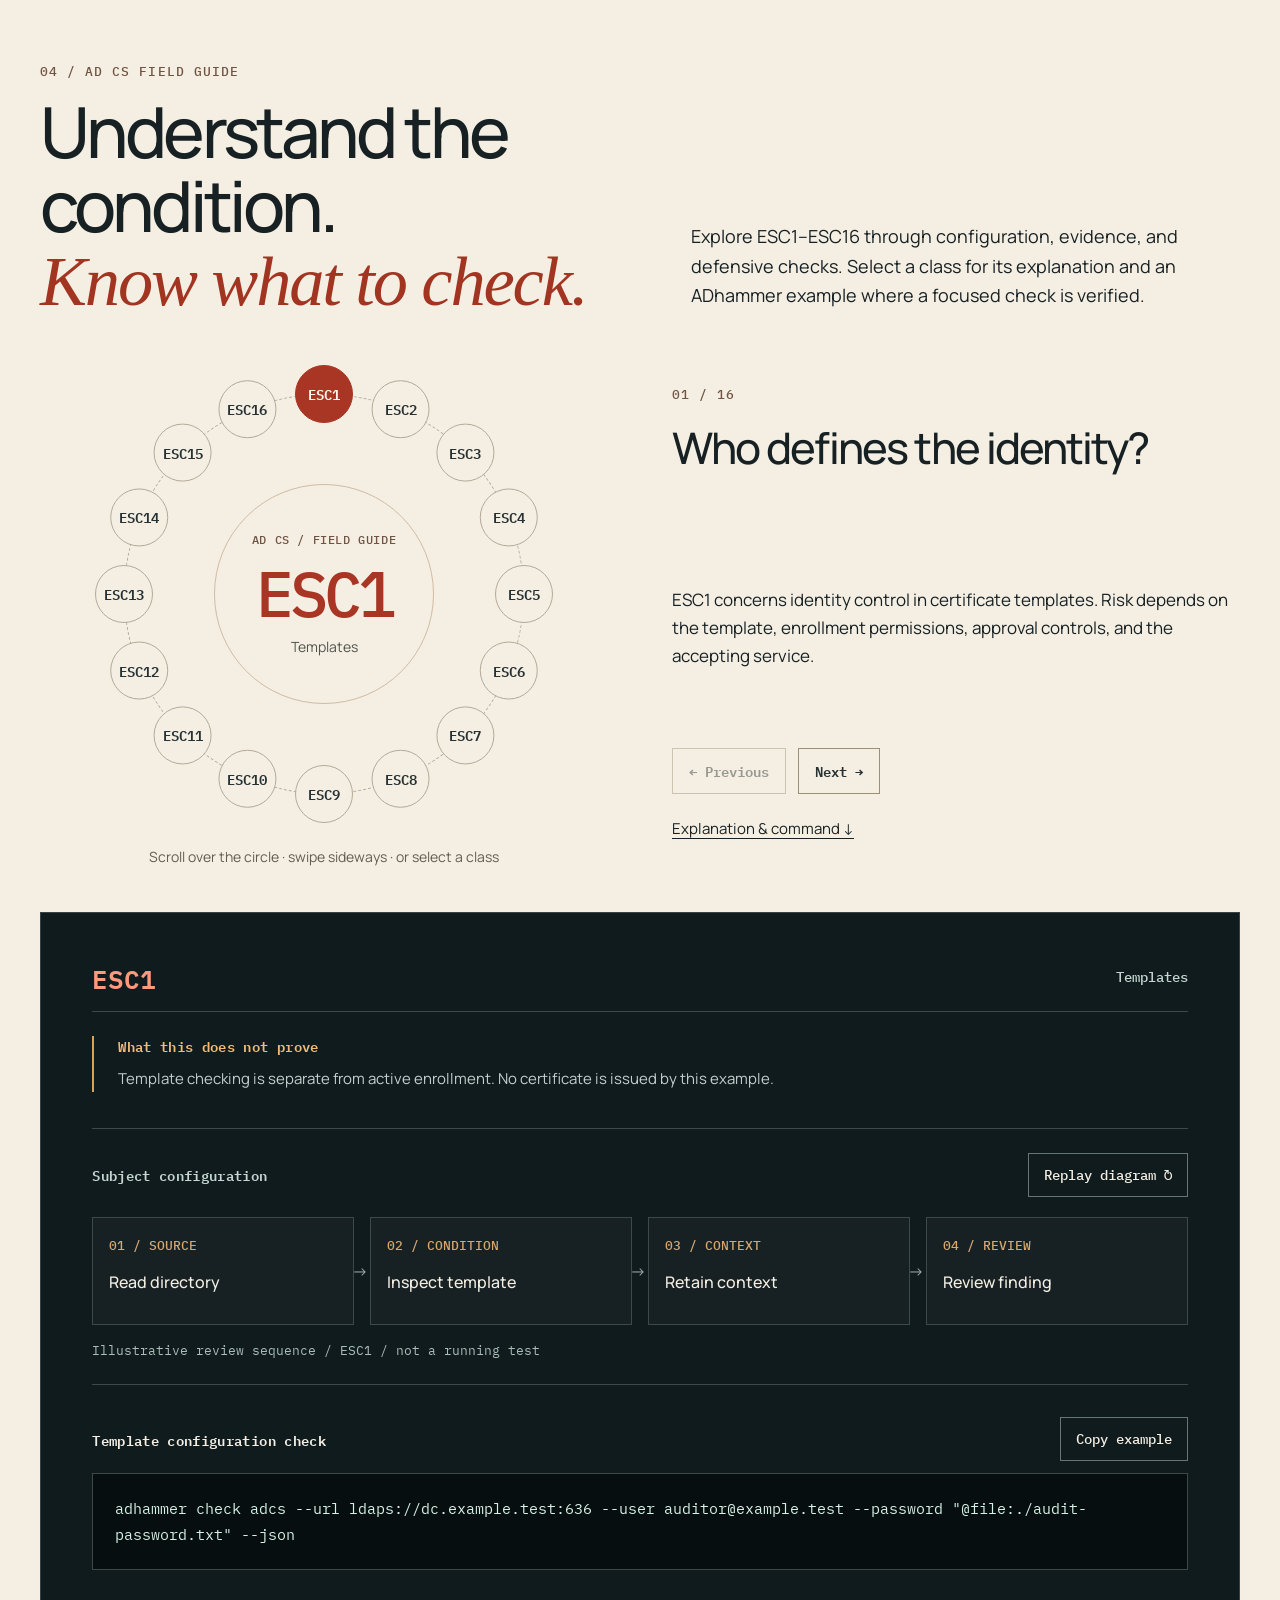
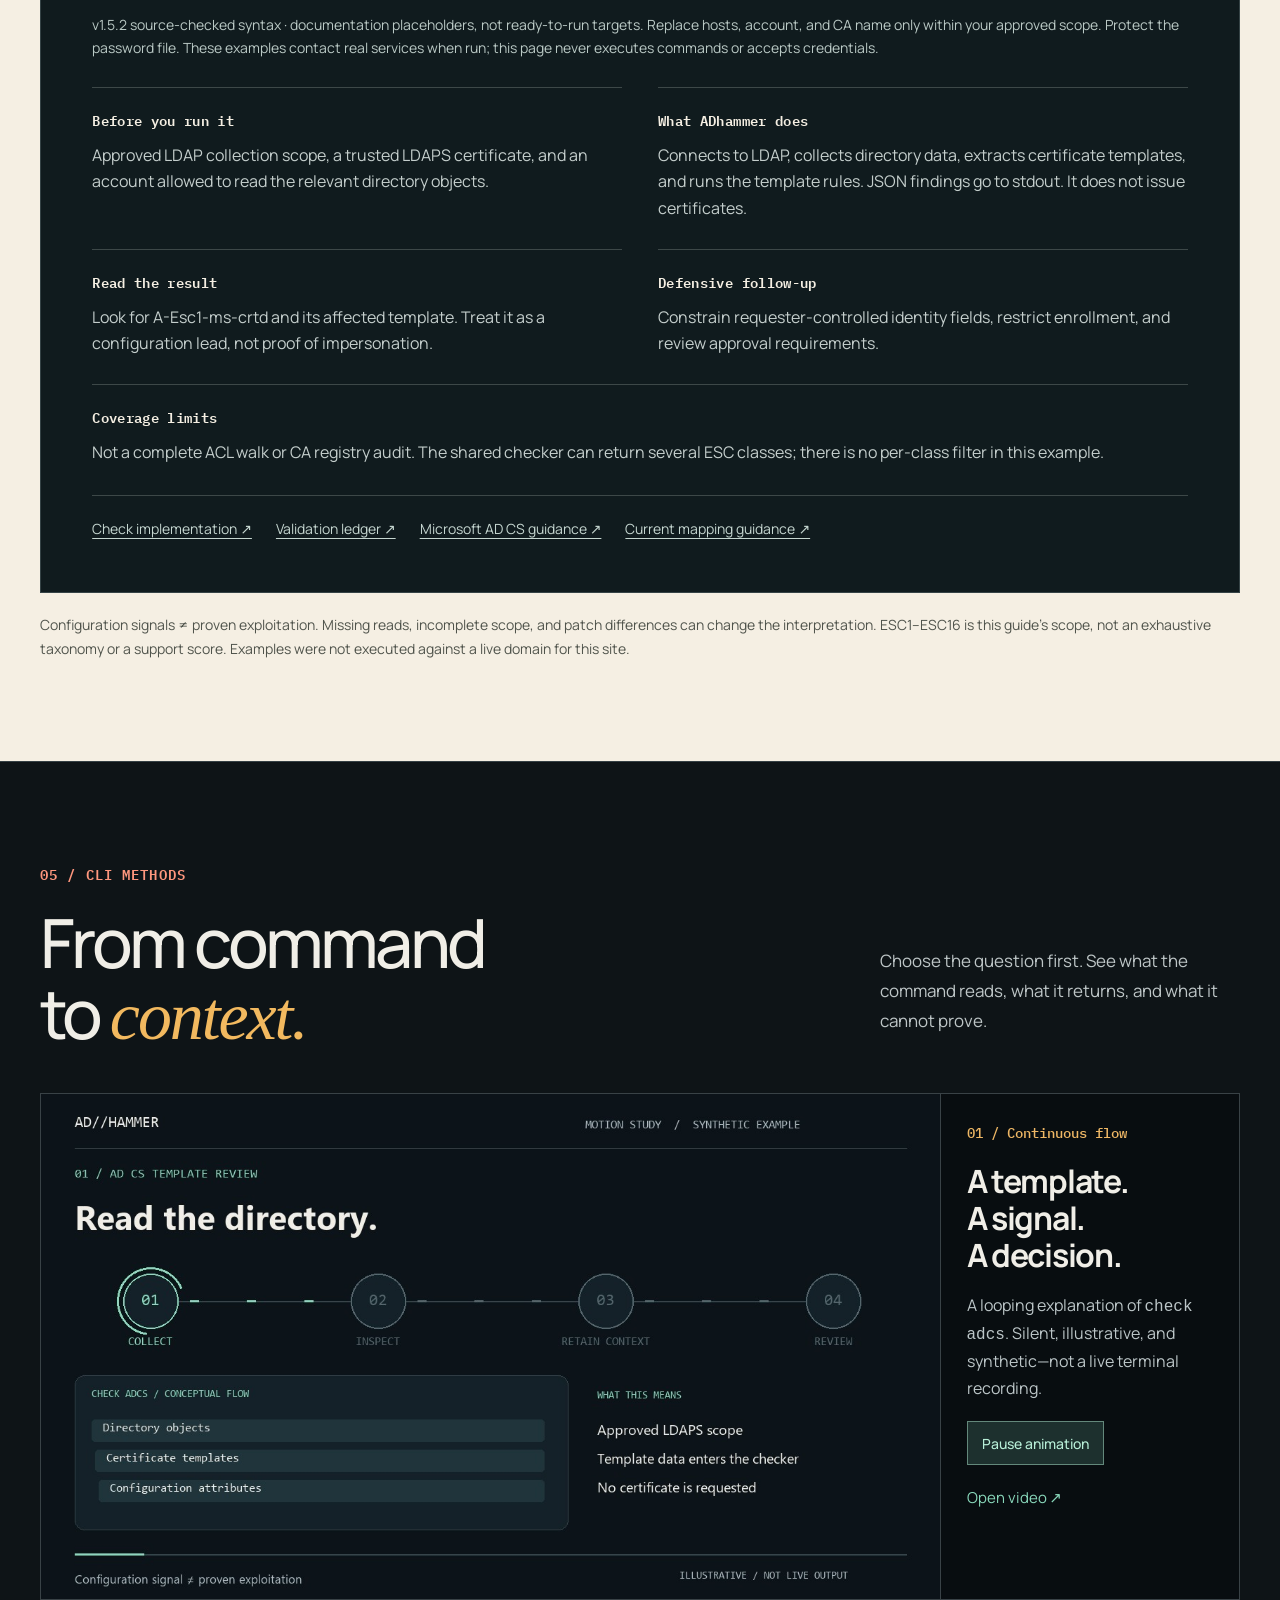
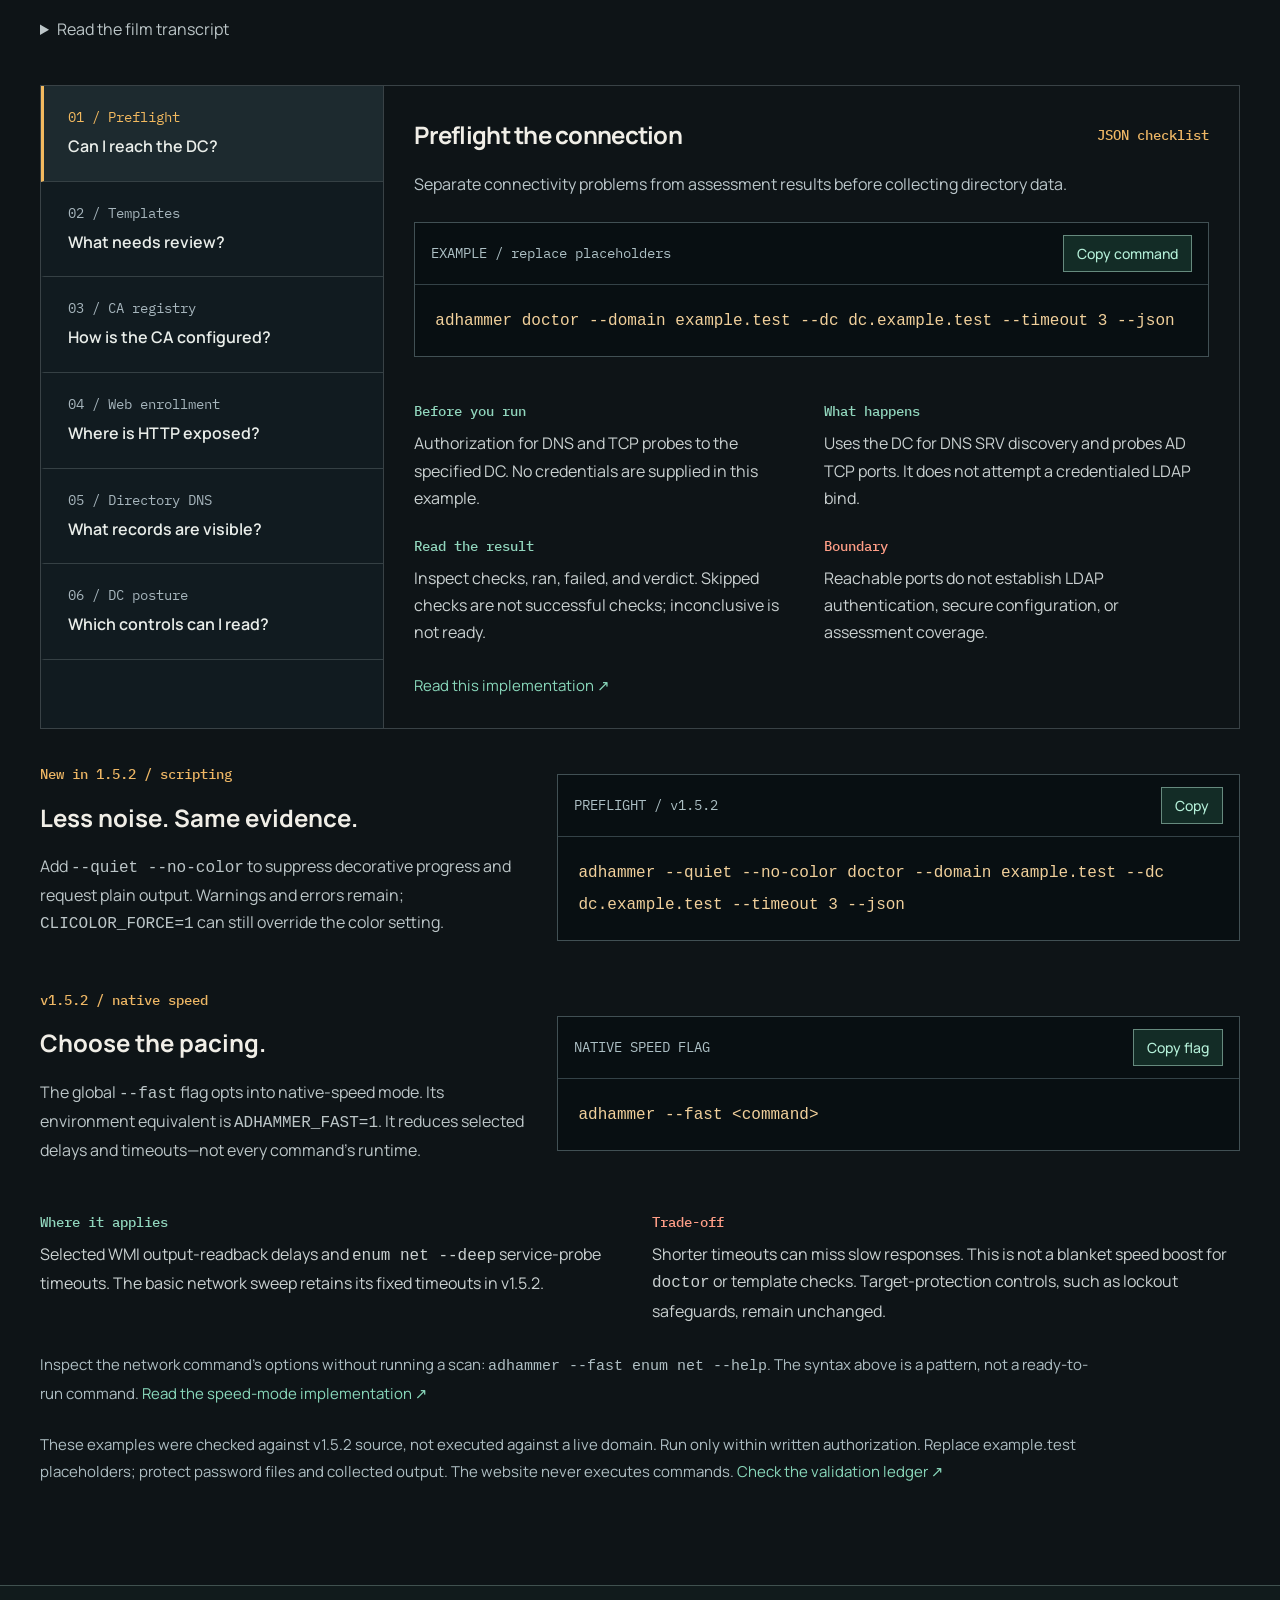
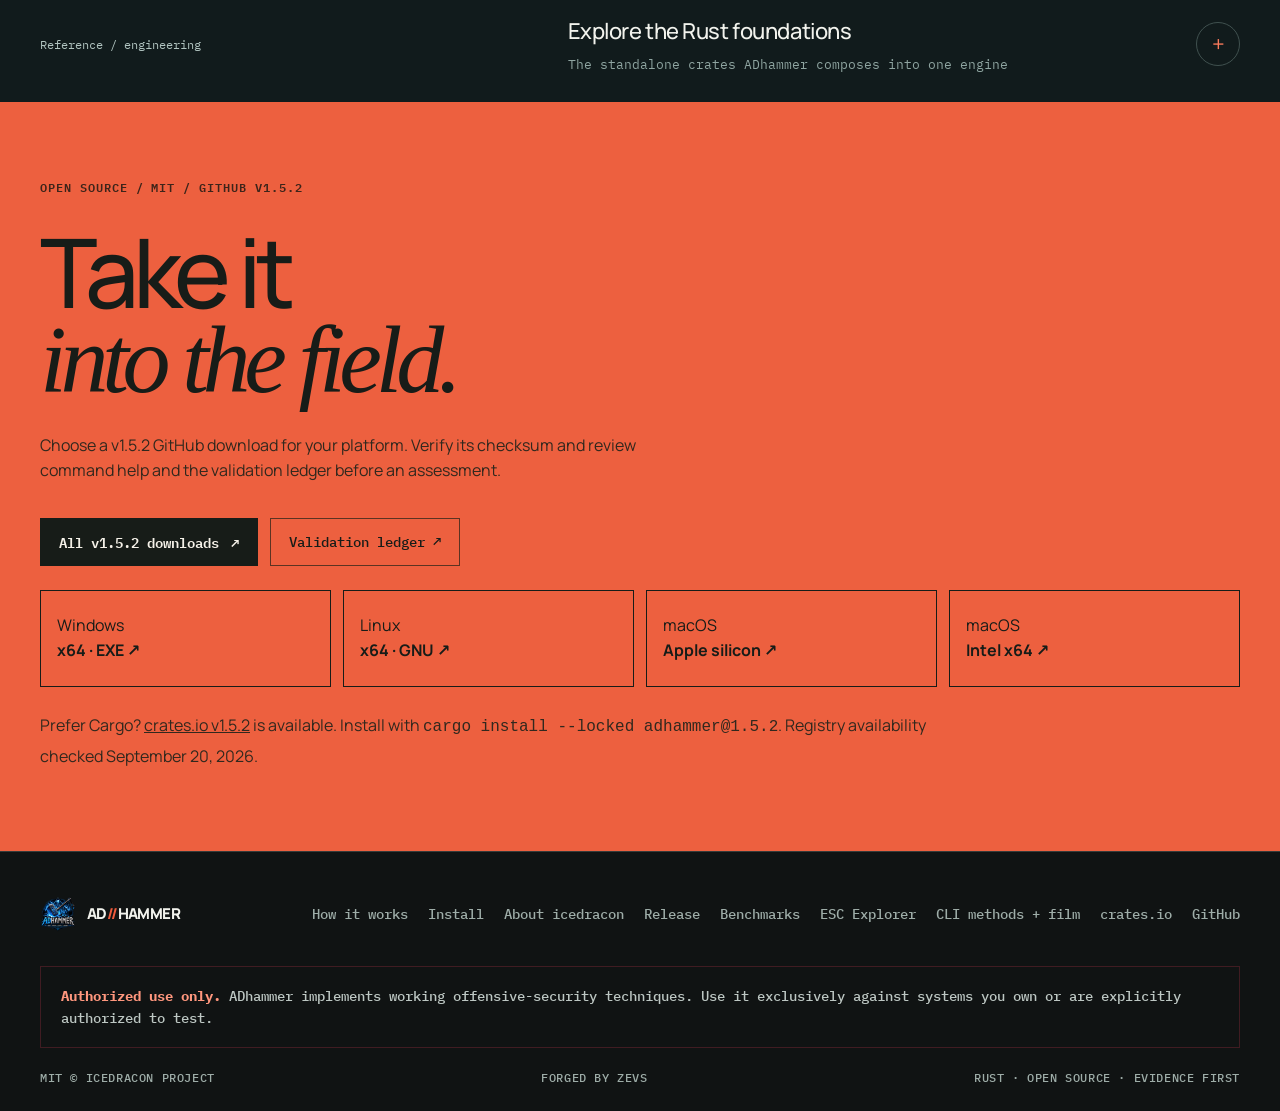
==== commit 4e2632f6: "Merge branch 'main' of https://github.com/icedracon/adhammer" ====
--- a/site/index.html
+++ b/site/index.html
@@ -1891,7 +1891,6 @@
   <link rel="stylesheet" href="assets/cli-methods.css">
   <link rel="stylesheet" href="assets/polish.css">
   <link rel="stylesheet" href="assets/flows.css">
-  <link rel="stylesheet" href="assets/motion.css">
   <script type="application/ld+json">
   {
     "@context": "https://schema.org",
@@ -2364,9 +2363,7 @@
   <script src="assets/cli-methods.js"></script>
   <script src="assets/ambient-video.js"></script>
   <script src="assets/live-flows.js"></script>
-  <script src="assets/motion.js"></script>
   <script src="assets/entrance.js"></script>
-  <script src="assets/ice-genesis.js"></script>
   <script>
     (function () {
       "use strict";
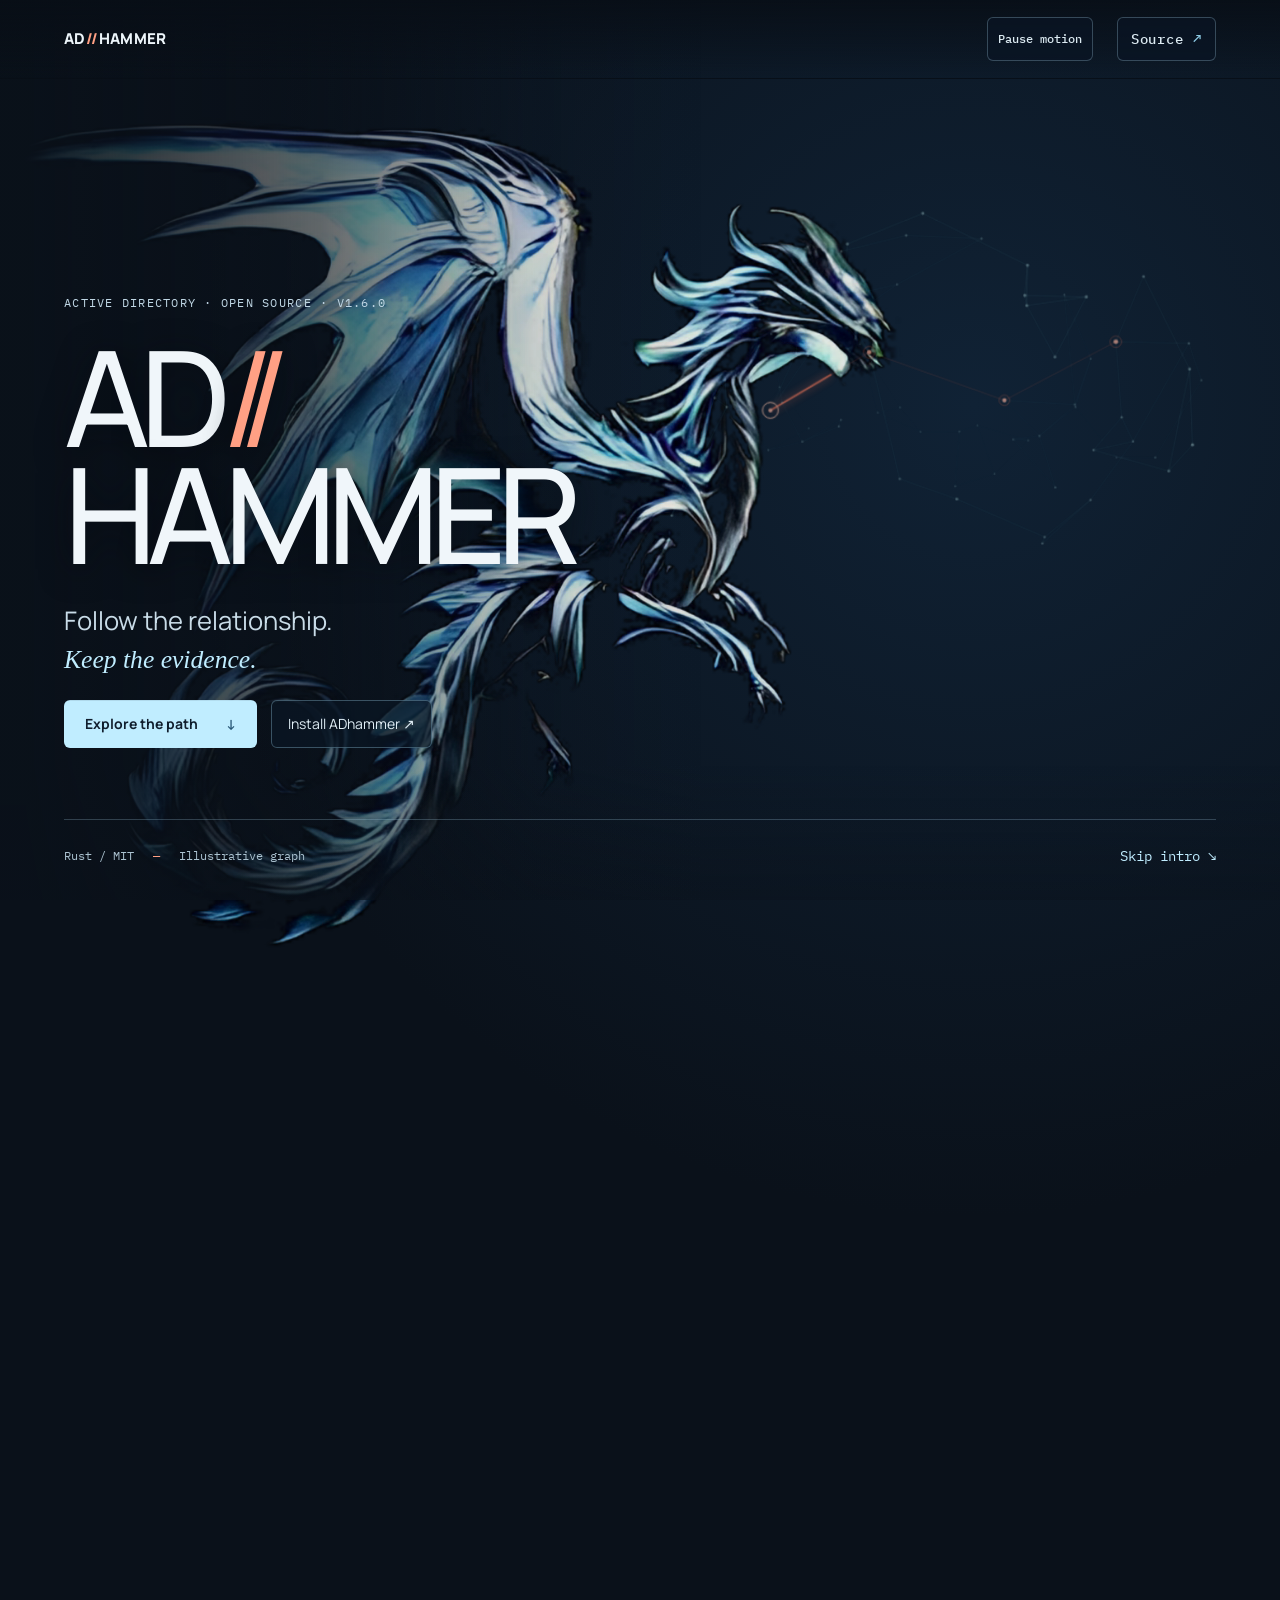
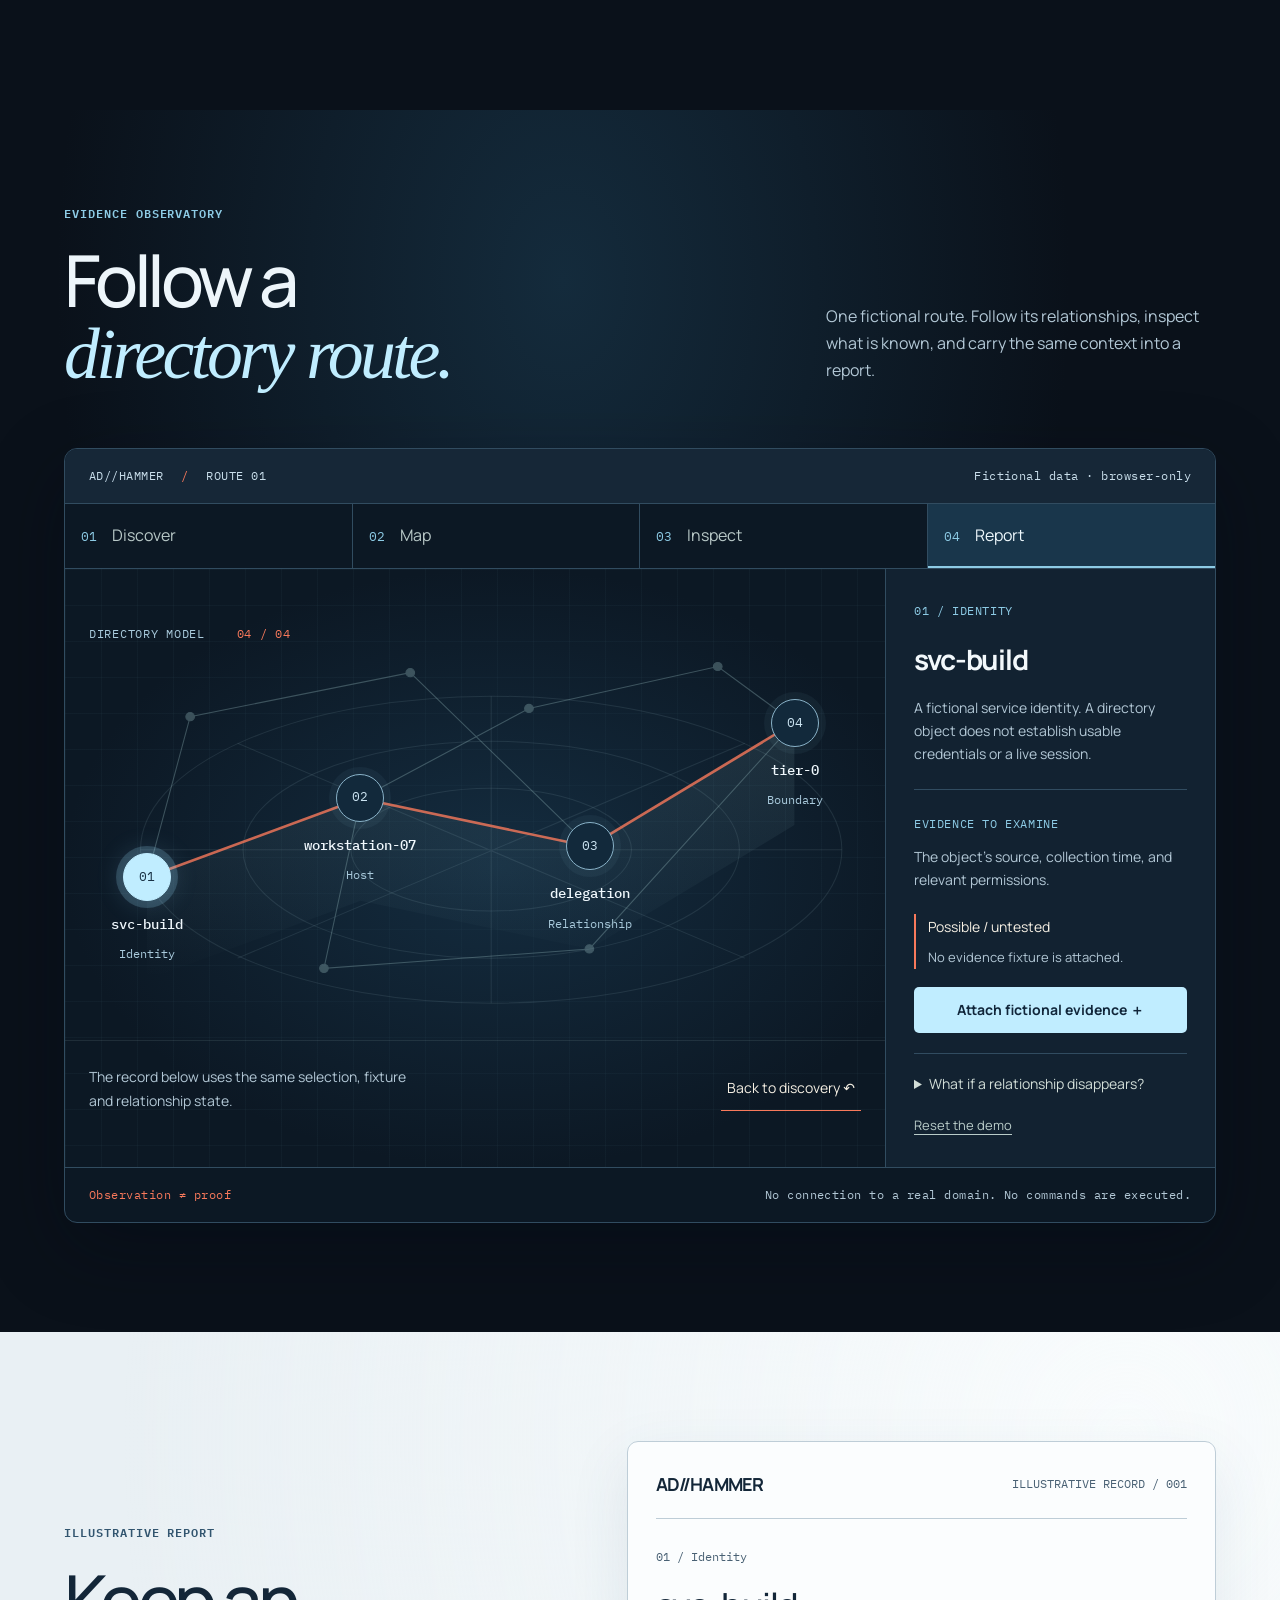
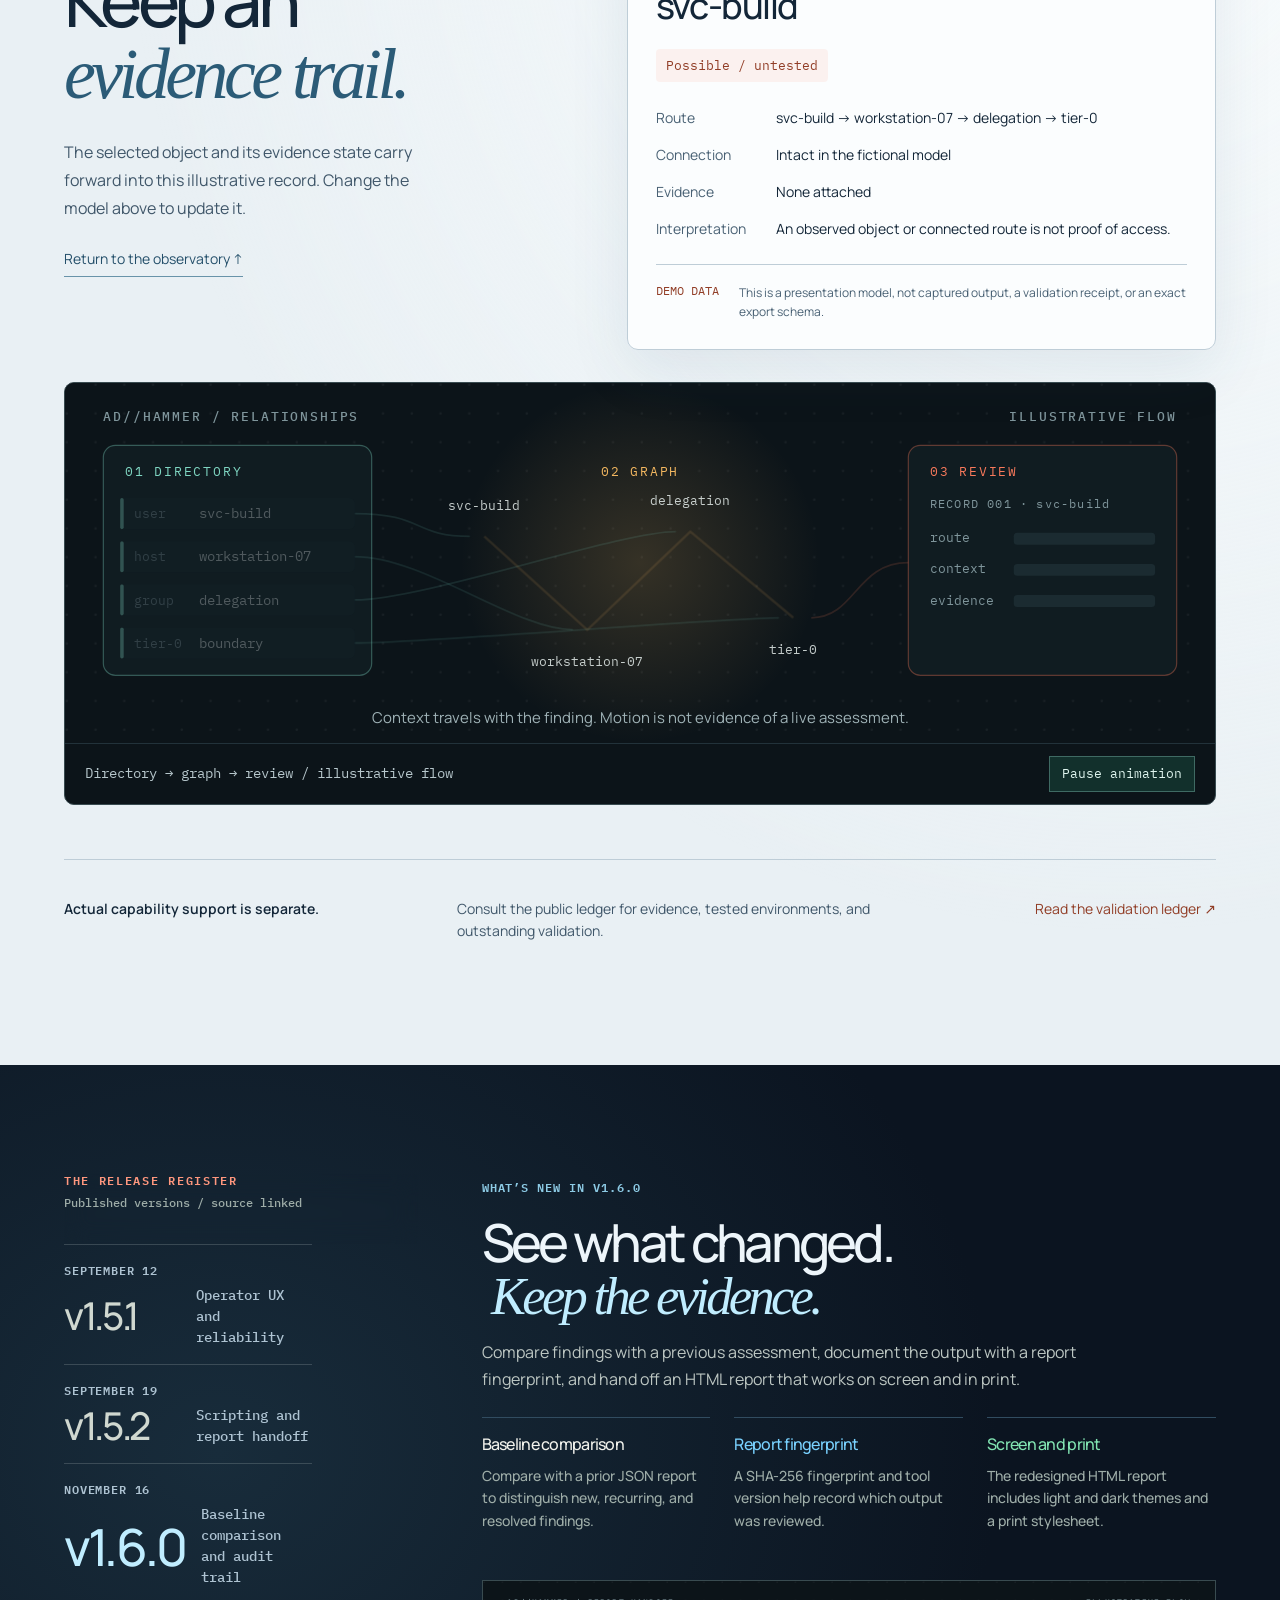
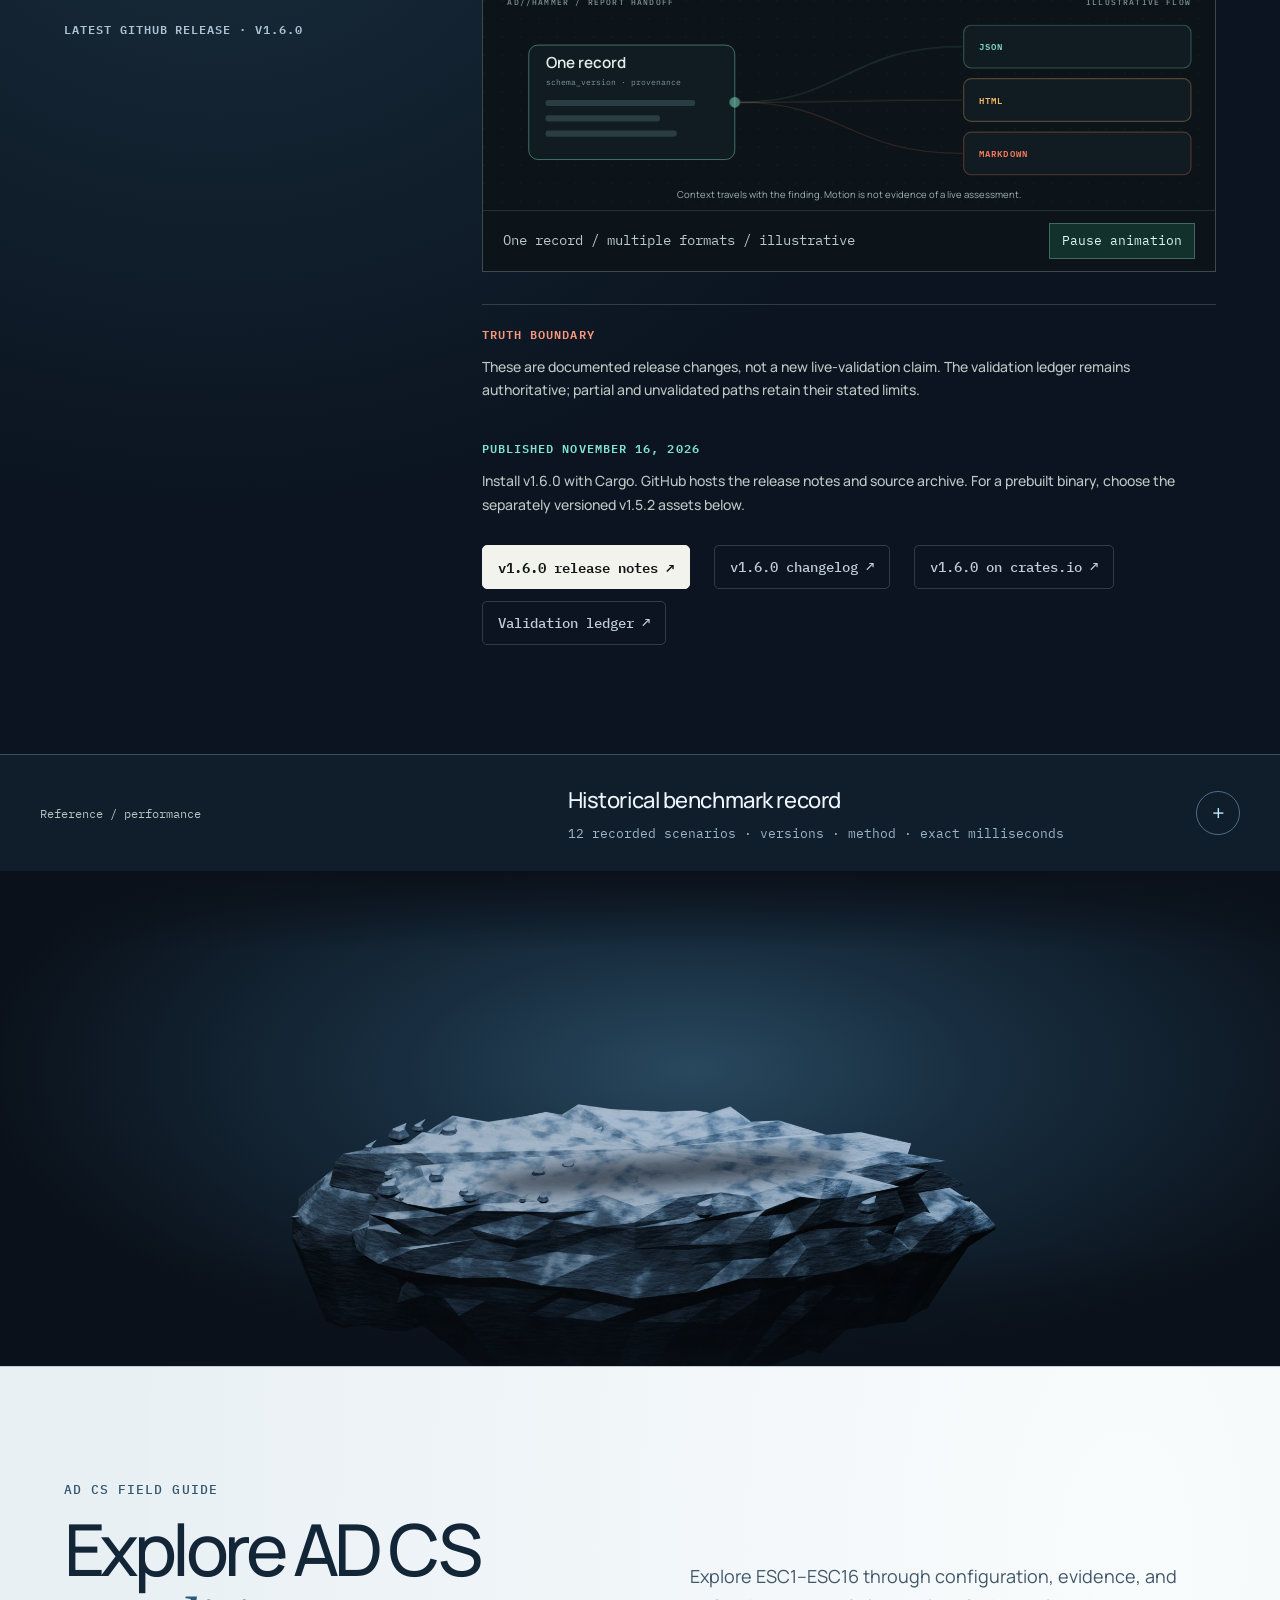
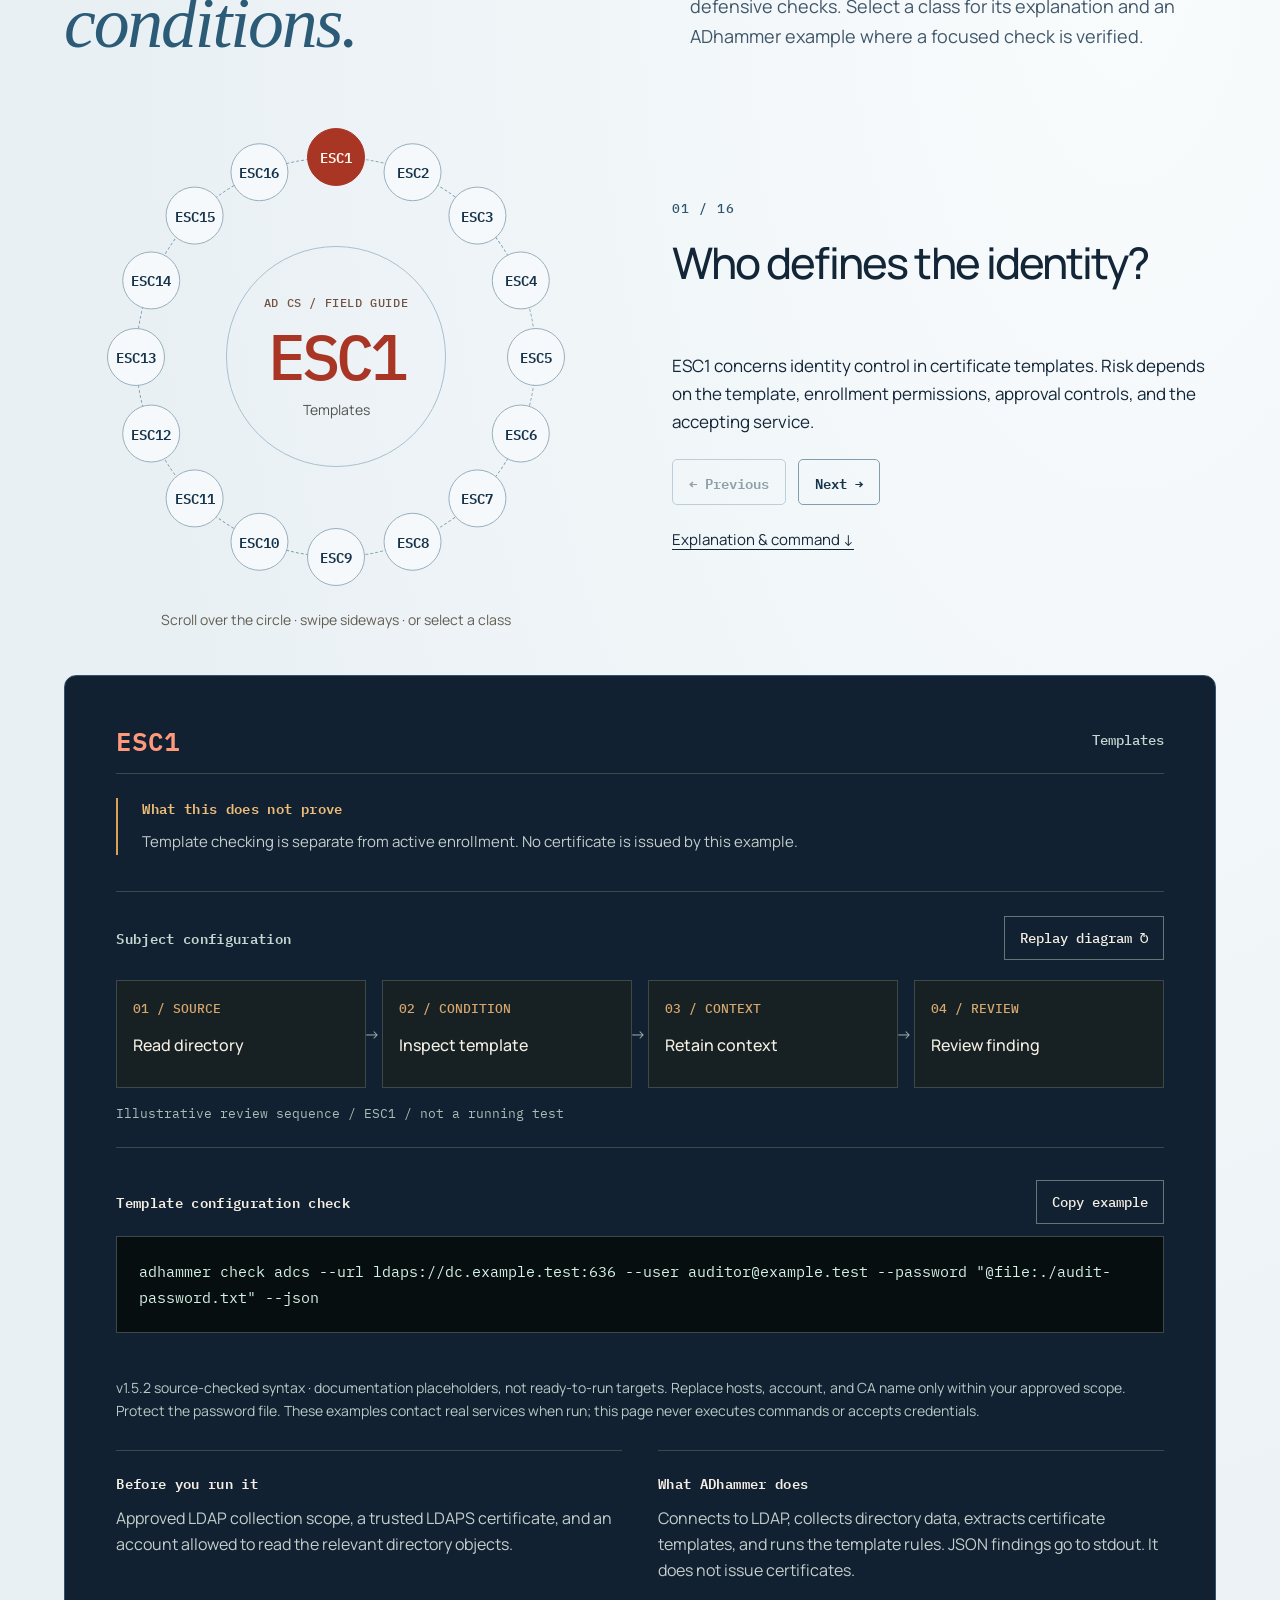
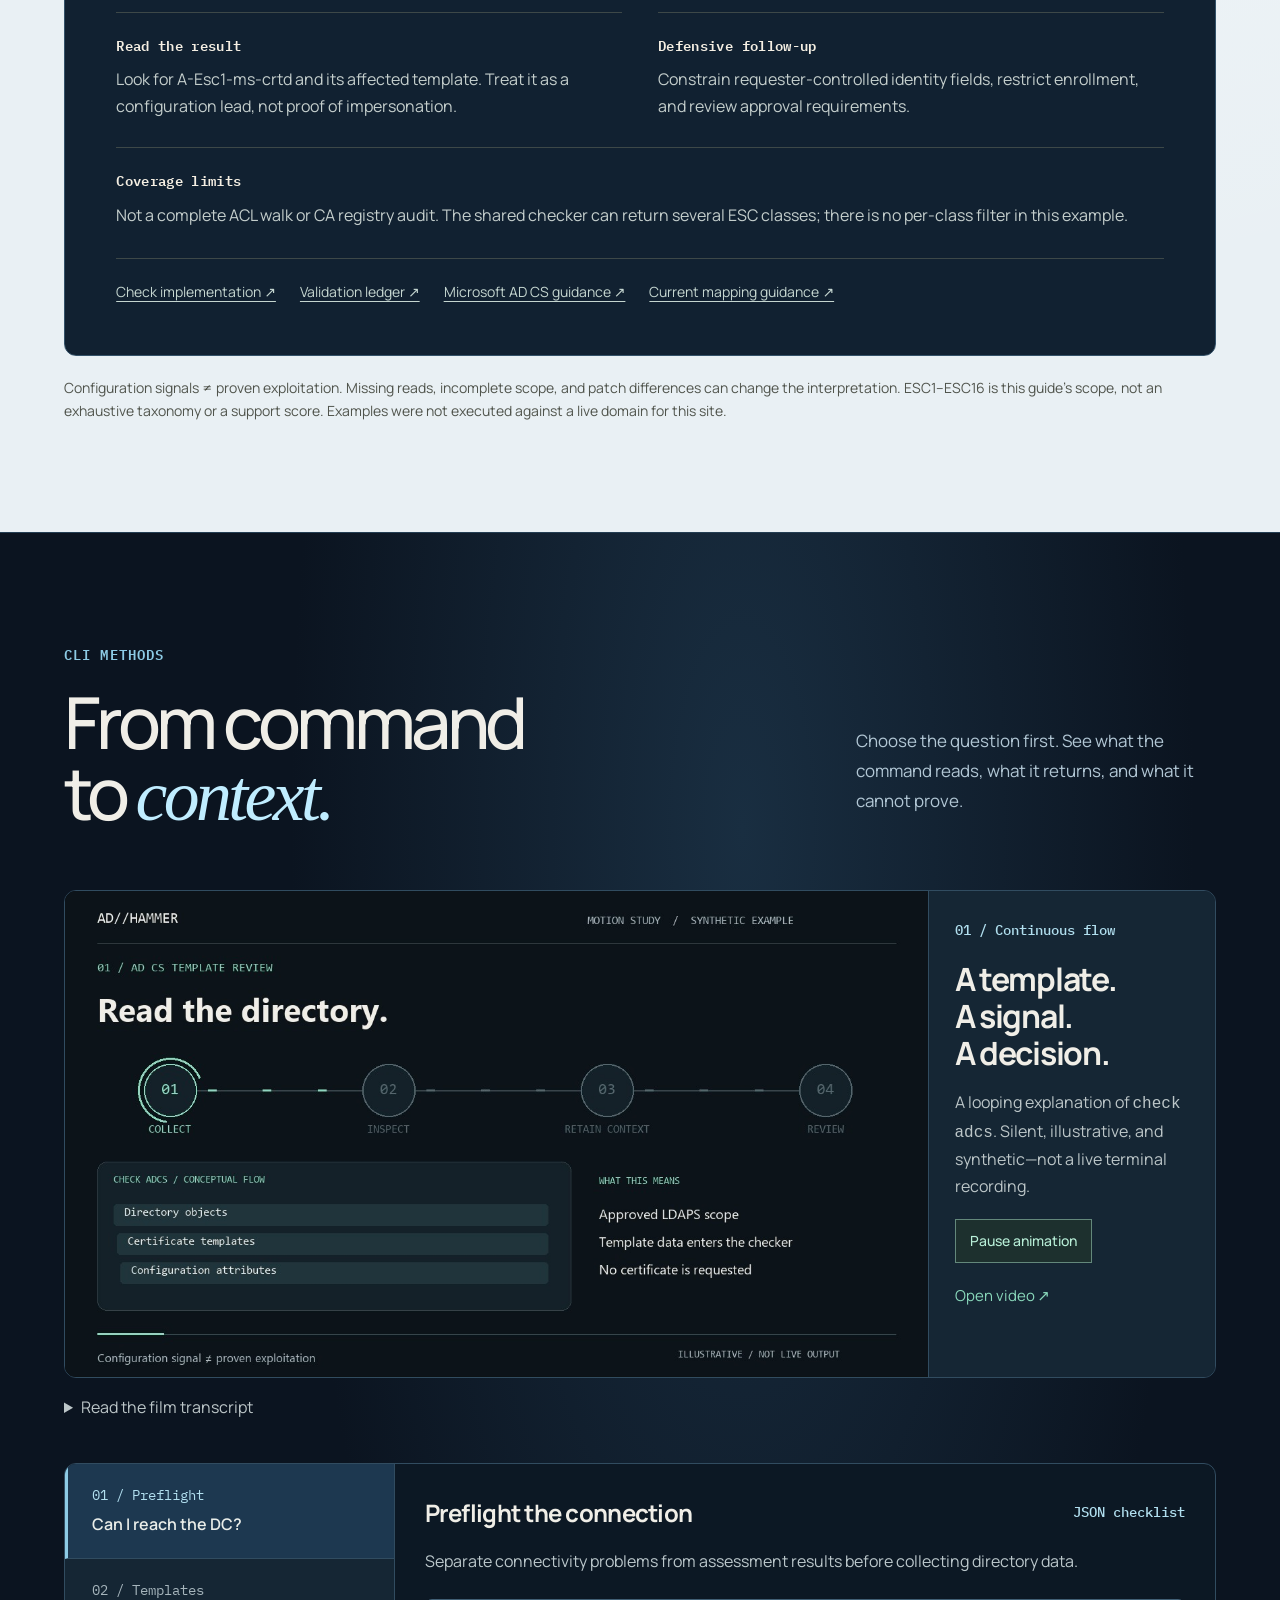
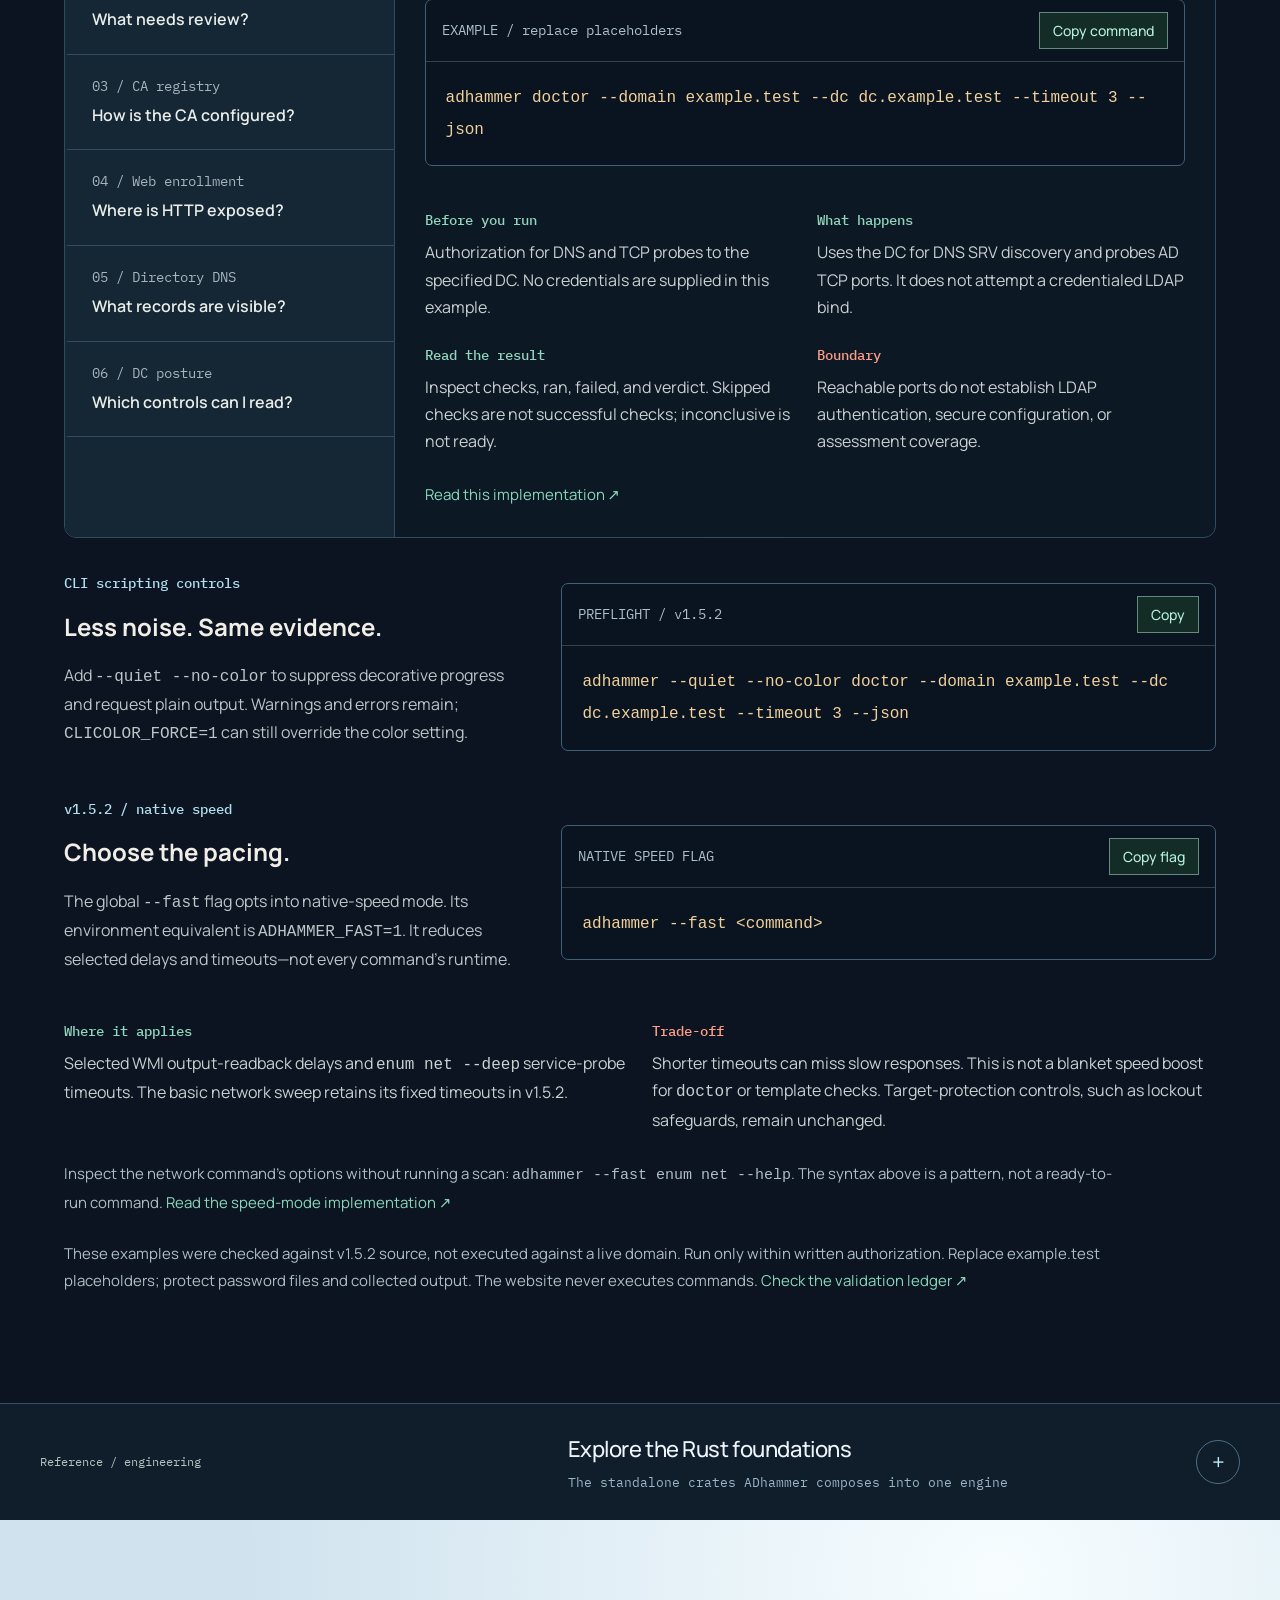
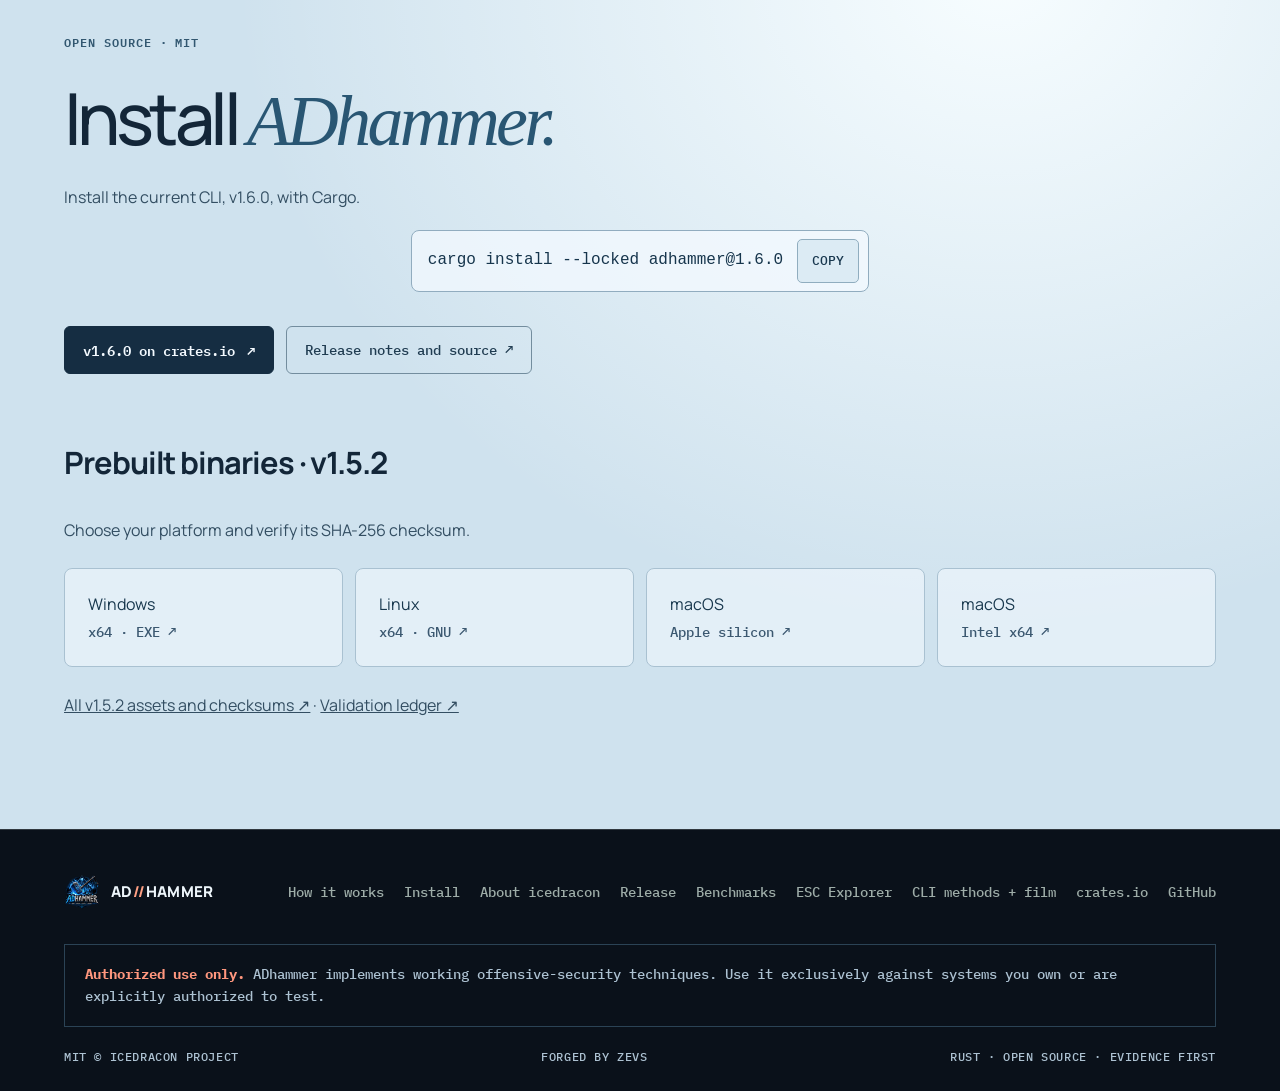
==== commit ce918e95: "site: publish ADHammer cinematic redesign" ====
--- a/site/index.html
+++ b/site/index.html
@@ -1891,6 +1891,9 @@
   <link rel="stylesheet" href="assets/cli-methods.css">
   <link rel="stylesheet" href="assets/polish.css">
   <link rel="stylesheet" href="assets/flows.css">
+  <link rel="stylesheet" href="assets/visual.css?v=hd-detail">
+  <link rel="preload" href="assets/adhammer-mark.webp" as="image" type="image/webp" media="(prefers-reduced-motion: no-preference)">
+  <script src="assets/brand-intro.js" defer></script>
   <script type="application/ld+json">
   {
     "@context": "https://schema.org",
@@ -1901,7 +1904,7 @@
     "applicationSubCategory": "Active Directory penetration testing",
     "operatingSystem": "Linux, macOS, Windows",
     "programmingLanguage": "Rust",
-    "softwareVersion": "1.5.2",
+    "softwareVersion": "1.6.0",
     "license": "https://opensource.org/licenses/MIT",
     "isAccessibleForFree": true,
     "description": "ADhammer is an open-source Active Directory pentest tool in Rust for first-touch discovery, attack-path analysis, AD CS assessment, and evidence-first reporting.",
@@ -1915,7 +1918,7 @@
     ],
     "url": "https://icedracon.github.io/adhammer/",
     "codeRepository": "https://github.com/icedracon/adhammer",
-    "downloadUrl": "https://github.com/icedracon/adhammer/releases/tag/v1.5.2",
+    "downloadUrl": "https://crates.io/crates/adhammer/1.6.0",
     "author": {"@type": "Person", "name": "zevs"},
     "audience": {"@type": "Audience", "audienceType": "Penetration testers, red teams, and Active Directory security professionals"},
     "sameAs": ["https://github.com/icedracon/adhammer", "https://crates.io/crates/adhammer"],
@@ -1924,6 +1927,18 @@
   </script>
 </head>
 <body>
+  <div class="brand-intro" aria-hidden="true" hidden>
+    <video class="brand-intro-film" data-src="assets/adhammer-logo-forge-1080.mp4?v=6" muted playsinline preload="none" disablepictureinpicture></video>
+    <div class="brand-intro-mark">
+      <div class="brand-intro-crest"></div>
+      <div class="brand-intro-foot"></div>
+      <div class="brand-intro-hammer"></div>
+      <div class="brand-intro-title brand-intro-title-left"></div>
+      <div class="brand-intro-title brand-intro-title-right"></div>
+      <div class="brand-intro-impact"></div>
+      <img data-src="assets/adhammer-mark.webp" alt="" width="760" height="760" fetchpriority="high">
+    </div>
+  </div>
   <a class="skip-link" href="#content">Skip to content</a>
   <div class="scroll-progress" id="scroll-progress" aria-hidden="true"></div>
 
@@ -1950,9 +1965,16 @@
   </header>
 
   <main id="content">
+    <div class="dragon-follow" aria-hidden="true">
+      <video data-src="assets/dragon-descent.webm" width="704" height="384" muted loop playsinline preload="none" disablepictureinpicture></video>
+      <img data-src="assets/dragon-descent.webp" width="576" height="314" decoding="async" alt="">
+    </div>
     <section class="hero cinema-hero" id="top" aria-label="ADhammer introduction">
       <div class="entrance-viewport">
       <div class="living-stage" id="living-stage" aria-label="Decorative ice dragon and illustrative directory graph; not live assessment data">
+        <video class="dragon-cinema" id="dragon-cinema" data-ambient-video muted loop playsinline preload="none" aria-hidden="true" disablepictureinpicture>
+          <source src="assets/ice-dragon-flight.mp4" type="video/mp4">
+        </video>
         <div class="dragon-rig" aria-hidden="true">
           <div class="dragon-float">
             <div class="dragon-aura"></div>
@@ -1975,7 +1997,7 @@
       </div>
 
       <div class="entrance-copy">
-        <p class="entrance-kicker">Active Directory · Open source · v1.5.2</p>
+        <p class="entrance-kicker">Active Directory · Open source · v1.6.0</p>
         <h1 aria-label="ADhammer">AD<span class="entrance-slash">//</span><span class="entrance-name">HAMMER</span></h1>
         <p class="entrance-description">Follow the relationship.<br><em>Keep the evidence.</em></p>
         <div class="entrance-actions">
@@ -1995,7 +2017,7 @@
     <section class="observatory" id="engine" aria-labelledby="observatory-title" data-stage="0" data-evidence="pending" data-cut="none">
       <div class="shell">
         <div class="observatory-heading">
-          <div><span class="eyebrow">01 / The evidence observatory</span><h2 id="observatory-title">Inside the<br><em>evidence.</em></h2></div>
+          <div><span class="eyebrow">Evidence observatory</span><h2 id="observatory-title">Follow a<br><em>directory route.</em></h2></div>
           <p>One fictional route. Follow its relationships, inspect what is known, and carry the same context into a report.</p>
         </div>
         <div class="observatory-workbench" id="observatory-workbench">
@@ -2058,7 +2080,7 @@
 
     <section class="ob-report-section" id="proof" aria-labelledby="ob-report-title">
       <div class="shell ob-report-layout">
-        <div class="ob-report-intro"><span class="eyebrow">02 / Context, preserved</span><h2 id="ob-report-title">A record.<br><em>Not a guess.</em></h2><p>The same selected object and evidence state, carried forward. Change the model above and this illustrative record changes with it.</p><a href="#engine">Return to the Observatory ↑</a></div>
+        <div class="ob-report-intro"><span class="eyebrow">Illustrative report</span><h2 id="ob-report-title">Keep an<br><em>evidence trail.</em></h2><p>The selected object and its evidence state carry forward into this illustrative record. Change the model above to update it.</p><a href="#engine">Return to the observatory ↑</a></div>
         <article class="ob-report" aria-label="Live illustrative record">
           <div class="ob-report-top"><b>AD//HAMMER</b><span>ILLUSTRATIVE RECORD / 001</span></div>
           <div class="ob-report-heading"><span id="ob-report-kind">01 / Identity</span><h3 id="ob-report-name">svc-build</h3><strong id="ob-report-state">Observed / untested</strong></div>
@@ -2095,30 +2117,30 @@
               <path class="release-line release-line-current-path" d="M145 254 C150 329 82 357 65 427"></path>
               <path class="release-line-pulse" pathLength="1" d="M145 254 C150 329 82 357 65 427"></path>
             </svg>
-            <a class="release-lineage-node release-lineage-149" href="https://github.com/icedracon/adhammer/releases/tag/v1.5.0" target="_blank" rel="noopener">
+            <a class="release-lineage-node release-lineage-149" href="https://github.com/icedracon/adhammer/releases/tag/v1.5.1" target="_blank" rel="noopener">
               <span class="release-lineage-orb"><i></i></span>
-              <span class="release-lineage-copy"><small>Earlier</small><strong>v1.5.0</strong><em>First-touch assessment</em></span>
+              <span class="release-lineage-copy"><small>September 12</small><strong>v1.5.1</strong><em>Operator UX and reliability</em></span>
             </a>
-            <a class="release-lineage-node release-lineage-1410" href="https://github.com/icedracon/adhammer/releases/tag/v1.5.1" target="_blank" rel="noopener">
+            <a class="release-lineage-node release-lineage-1410" href="https://github.com/icedracon/adhammer/releases/tag/v1.5.2" target="_blank" rel="noopener">
               <span class="release-lineage-orb"><i></i></span>
-              <span class="release-lineage-copy"><small>Previous</small><strong>v1.5.1</strong><em>Operator UX + reliability</em></span>
+              <span class="release-lineage-copy"><small>September 19</small><strong>v1.5.2</strong><em>Scripting and report handoff</em></span>
             </a>
-            <a class="release-lineage-node release-lineage-150 release-lineage-current" href="https://github.com/icedracon/adhammer/releases/tag/v1.5.2" target="_blank" rel="noopener">
+            <a class="release-lineage-node release-lineage-150 release-lineage-current" href="https://github.com/icedracon/adhammer/releases/tag/v1.6.0" target="_blank" rel="noopener">
               <span class="release-lineage-orb"><i></i></span>
-              <span class="release-lineage-copy"><small>Current / GitHub</small><strong>v1.5.2</strong><em>Control + report clarity</em></span>
+              <span class="release-lineage-copy"><small>November 16</small><strong>v1.6.0</strong><em>Baseline comparison and audit trail</em></span>
             </a>
-            <span class="release-lineage-status">Latest 3 GitHub releases / current v1.5.2</span>
+            <span class="release-lineage-status">Latest GitHub release · v1.6.0</span>
           </div>
-          <figcaption class="sr-only" id="release-lineage-caption">ADhammer release graph: version 1.5.0 is an earlier release, version 1.5.1 is the previous release, and version 1.5.2 is available on GitHub and crates.io as checked on September 20, 2026.</figcaption>
+          <figcaption class="sr-only" id="release-lineage-caption">Three ADhammer releases, from version 1.5.1 to 1.6.0. Version 1.6.0 was published on GitHub and crates.io on November 16, 2026.</figcaption>
         </figure>
         <div class="release-story reveal">
-          <span class="eyebrow proof">03 / Release signal</span>
-          <h2 id="release-title">More control.<span>Clearer handoffs.</span></h2>
-          <p class="release-intro">Version 1.5.2 refines the work around an assessment: quieter scripting, versioned report data, print-ready HTML, and build provenance. The changelog also records correctness fixes and dependency hardening.</p>
-          <div class="release-facts" aria-label="Version 1.5.2 documented highlights">
-            <div class="release-fact"><strong>Scripting controls</strong><span><code>--quiet</code> suppresses decorative progress; <code>--no-color</code> supports plain output. Warnings and errors remain.</span></div>
-            <div class="release-fact"><strong>Report handoff</strong><span>Print styling for HTML and a JSON <code>schema_version</code> field for downstream consumers.</span></div>
-            <div class="release-fact"><strong>Build provenance</strong><span><code>--version</code> includes version, commit, and build date when available; <code>-V</code> stays short.</span></div>
+          <span class="eyebrow proof">What’s new in v1.6.0</span>
+          <h2 id="release-title">See what changed. <span>Keep the evidence.</span></h2>
+          <p class="release-intro">Compare findings with a previous assessment, document the output with a report fingerprint, and hand off an HTML report that works on screen and in print.</p>
+          <div class="release-facts" aria-label="Version 1.6.0 documented highlights">
+            <div class="release-fact"><strong>Baseline comparison</strong><span>Compare with a prior JSON report to distinguish new, recurring, and resolved findings.</span></div>
+            <div class="release-fact"><strong>Report fingerprint</strong><span>A SHA-256 fingerprint and tool version help record which output was reviewed.</span></div>
+            <div class="release-fact"><strong>Screen and print</strong><span>The redesigned HTML report includes light and dark themes and a print stylesheet.</span></div>
           </div>
           <figure class="live-flow release-film" id="report-flow" data-live-flow><div class="lf-scroll" tabindex="0" role="region" aria-label="Diagram, scrolls sideways on small screens"><svg viewBox="0 0 960 300" role="img" aria-labelledby="report-flow-title" id="report-flow-svg"><title id="report-flow-title">Illustrative flow: one assessment record is handed off as JSON, HTML, and Markdown.</title><defs>
       <pattern id="rf-dots" width="24" height="24" patternUnits="userSpaceOnUse"><circle cx="1.5" cy="1.5" r="1" fill="#ffffff" fill-opacity=".05"/></pattern>
@@ -2130,11 +2152,11 @@
             <b>Truth boundary</b>
             <p>These are documented release changes, not a new live-validation claim. The validation ledger remains authoritative; partial and unvalidated paths retain their stated limits.</p>
           </div>
-          <div class="release-distribution-note"><span>v1.5.2 / GitHub September 19 · crates.io September 20</span><p>Windows, Linux, and macOS assets are listed on GitHub with SHA-256 sidecars. The v1.5.2 CLI is also available on crates.io, verified unyanked on September 20, 2026. Choose a prebuilt download or install the pinned registry version below.</p></div>
+          <div class="release-distribution-note"><span>Published November 16, 2026</span><p>Install v1.6.0 with Cargo. GitHub hosts the release notes and source archive. For a prebuilt binary, choose the separately versioned v1.5.2 assets below.</p></div>
           <div class="release-links">
-            <a class="release-link" href="https://github.com/icedracon/adhammer/releases/tag/v1.5.2" target="_blank" rel="noopener">Download v1.5.2 ↗</a>
-            <a class="release-link" href="https://github.com/icedracon/adhammer/blob/v1.5.2/CHANGELOG.md" target="_blank" rel="noopener">v1.5.2 source changelog ↗</a>
-            <a class="release-link" href="https://crates.io/crates/adhammer" target="_blank" rel="noopener">Open on crates.io ↗</a>
+            <a class="release-link" href="https://github.com/icedracon/adhammer/releases/tag/v1.6.0" target="_blank" rel="noopener">v1.6.0 release notes ↗</a>
+            <a class="release-link" href="https://github.com/icedracon/adhammer/blob/v1.6.0/CHANGELOG.md" target="_blank" rel="noopener">v1.6.0 changelog ↗</a>
+            <a class="release-link" href="https://crates.io/crates/adhammer/1.6.0" target="_blank" rel="noopener">v1.6.0 on crates.io ↗</a>
             <a class="release-link" href="https://github.com/icedracon/adhammer/blob/main/docs/VALIDATION.md" target="_blank" rel="noopener">Validation ledger ↗</a>
           </div>
         </div>
@@ -2184,10 +2206,14 @@
     </section>
     </details>
 
+    <div class="dragon-aerie" aria-hidden="true" hidden>
+      <div class="dragon-perch"><img src="assets/dragon-landing-ledge.webp?v=blender1080" alt="" width="1440" height="765" loading="lazy" decoding="async"></div>
+    </div>
+
     <section class="esc-explorer" id="coverage" aria-labelledby="esc-explorer-title">
       <div class="shell" id="esc-explorer">
         <div class="esc-intro">
-          <div><span class="esc-kicker">04 / AD CS field guide</span><h2 id="esc-explorer-title">Understand the condition.<br><em>Know what to check.</em></h2></div>
+          <div><span class="esc-kicker">AD CS field guide</span><h2 id="esc-explorer-title">Explore AD CS<br><em>conditions.</em></h2></div>
           <p>Explore ESC1–ESC16 through configuration, evidence, and defensive checks. Select a class for its explanation and an ADhammer example where a focused check is verified.</p>
         </div>
         <div class="esc-dial-layout" id="esc-dial-layout" hidden>
@@ -2250,7 +2276,7 @@
 
     <section class="cli-methods" id="methods" aria-labelledby="methods-title">
       <div class="shell">
-        <div class="methods-heading"><div><span class="eyebrow">05 / CLI methods</span><h2 id="methods-title">From command<br>to <em>context.</em></h2></div><p>Choose the question first. See what the command reads, what it returns, and what it cannot prove.</p></div>
+        <div class="methods-heading"><div><span class="eyebrow">CLI methods</span><h2 id="methods-title">From command<br>to <em>context.</em></h2></div><p>Choose the question first. See what the command reads, what it returns, and what it cannot prove.</p></div>
         <div class="methods-cinema">
           <div class="methods-screen">
             <video id="methods-film" data-ambient-video muted loop playsinline preload="none" poster="assets/cli-workflow-poster.jpg" width="1280" height="720" aria-label="AD CS template review: a continuously looping illustrative walkthrough" aria-describedby="film-description">
@@ -2280,7 +2306,7 @@
             <a id="method-source" href="https://github.com/icedracon/adhammer/blob/7b5e60b4200d2557760867a80d0f1f225e6915dc/cli/src/doctor.rs" target="_blank" rel="noopener">Read this implementation ↗</a>
           </article>
         </div>
-        <div class="methods-version-note"><div><span class="methods-label">New in 1.5.2 / scripting</span><h3>Less noise. Same evidence.</h3><p>Add <code>--quiet --no-color</code> to suppress decorative progress and request plain output. Warnings and errors remain; <code>CLICOLOR_FORCE=1</code> can still override the color setting.</p></div><div class="method-terminal"><div><span>PREFLIGHT / v1.5.2</span><button type="button" data-copy="adhammer --quiet --no-color doctor --domain example.test --dc dc.example.test --timeout 3 --json">Copy</button></div><pre><code>adhammer --quiet --no-color doctor --domain example.test --dc dc.example.test --timeout 3 --json</code></pre></div></div>
+        <div class="methods-version-note"><div><span class="methods-label">CLI scripting controls</span><h3>Less noise. Same evidence.</h3><p>Add <code>--quiet --no-color</code> to suppress decorative progress and request plain output. Warnings and errors remain; <code>CLICOLOR_FORCE=1</code> can still override the color setting.</p></div><div class="method-terminal"><div><span>PREFLIGHT / v1.5.2</span><button type="button" data-copy="adhammer --quiet --no-color doctor --domain example.test --dc dc.example.test --timeout 3 --json">Copy</button></div><pre><code>adhammer --quiet --no-color doctor --domain example.test --dc dc.example.test --timeout 3 --json</code></pre></div></div>
         <div class="methods-version-note" id="native-speed"><div><span class="methods-label">v1.5.2 / native speed</span><h3>Choose the pacing.</h3><p>The global <code>--fast</code> flag opts into native-speed mode. Its environment equivalent is <code>ADHAMMER_FAST=1</code>. It reduces selected delays and timeouts—not every command’s runtime.</p></div><div class="method-terminal"><div><span>NATIVE SPEED FLAG</span><button type="button" data-copy="--fast">Copy flag</button></div><pre><code>adhammer --fast &lt;command&gt;</code></pre></div></div>
         <dl class="method-facts native-speed-facts"><div><dt>Where it applies</dt><dd>Selected WMI output-readback delays and <code>enum net --deep</code> service-probe timeouts. The basic network sweep retains its fixed timeouts in v1.5.2.</dd></div><div class="method-boundary"><dt>Trade-off</dt><dd>Shorter timeouts can miss slow responses. This is not a blanket speed boost for <code>doctor</code> or template checks. Target-protection controls, such as lockout safeguards, remain unchanged.</dd></div></dl>
         <p class="methods-scope">Inspect the network command’s options without running a scan: <code>adhammer --fast enum net --help</code>. The syntax above is a pattern, not a ready-to-run command. <a href="https://github.com/icedracon/adhammer/blob/7b5e60b4200d2557760867a80d0f1f225e6915dc/crates/core/src/speed.rs" target="_blank" rel="noopener">Read the speed-mode implementation ↗</a></p>
@@ -2319,20 +2345,26 @@
     <section class="final" id="install">
       <div class="shell final-inner reveal">
         <img class="final-mark" src="assets/favicon.png" alt="" width="132" height="132">
-        <span class="eyebrow">Open source / MIT / GitHub v1.5.2</span>
-        <h2>Take it<span>into the field.</span></h2>
-        <p>Choose a v1.5.2 GitHub download for your platform. Verify its checksum and review command help and the validation ledger before an assessment.</p>
+        <span class="eyebrow">Open source · MIT</span>
+        <h2>Install <em>ADhammer.</em></h2>
+        <p>Install the current CLI, v1.6.0, with Cargo.</p>
+        <div class="install-command">
+          <code>cargo install --locked adhammer@1.6.0</code>
+          <button class="copy-button" type="button" data-copy="cargo install --locked adhammer@1.6.0" aria-label="Copy Cargo install command">Copy</button>
+        </div>
         <div class="final-links">
-          <a class="final-link primary" href="https://github.com/icedracon/adhammer/releases/tag/v1.5.2" target="_blank" rel="noopener">All v1.5.2 downloads <i>↗</i></a>
-          <a class="final-link" href="https://github.com/icedracon/adhammer/blob/main/docs/VALIDATION.md" target="_blank" rel="noopener">Validation ledger ↗</a>
+          <a class="final-link primary" href="https://crates.io/crates/adhammer/1.6.0" target="_blank" rel="noopener">v1.6.0 on crates.io <i>↗</i></a>
+          <a class="final-link" href="https://github.com/icedracon/adhammer/releases/tag/v1.6.0" target="_blank" rel="noopener">Release notes and source ↗</a>
         </div>
+        <h3 class="prebuilt-title">Prebuilt binaries · v1.5.2</h3>
+        <p>Choose your platform and verify its SHA-256 checksum.</p>
         <div class="release-platforms" aria-label="GitHub v1.5.2 platform downloads">
           <a href="https://github.com/icedracon/adhammer/releases/download/v1.5.2/adhammer-x86_64-pc-windows-msvc.exe"><span>Windows</span><strong>x64 · EXE ↗</strong></a>
           <a href="https://github.com/icedracon/adhammer/releases/download/v1.5.2/adhammer-x86_64-unknown-linux-gnu"><span>Linux</span><strong>x64 · GNU ↗</strong></a>
           <a href="https://github.com/icedracon/adhammer/releases/download/v1.5.2/adhammer-aarch64-apple-darwin"><span>macOS</span><strong>Apple silicon ↗</strong></a>
           <a href="https://github.com/icedracon/adhammer/releases/download/v1.5.2/adhammer-x86_64-apple-darwin"><span>macOS</span><strong>Intel x64 ↗</strong></a>
         </div>
-        <p class="registry-version-note">Prefer Cargo? <a href="https://crates.io/crates/adhammer/1.5.2" target="_blank" rel="noopener">crates.io v1.5.2</a> is available. Install with <code>cargo install --locked adhammer@1.5.2</code>. Registry availability checked September 20, 2026.</p>
+        <p class="registry-version-note"><a href="https://github.com/icedracon/adhammer/releases/tag/v1.5.2" target="_blank" rel="noopener">All v1.5.2 assets and checksums ↗</a> · <a href="https://github.com/icedracon/adhammer/blob/main/docs/VALIDATION.md" target="_blank" rel="noopener">Validation ledger ↗</a></p>
       </div>
     </section>
   </main>
@@ -2616,5 +2648,7 @@
 
     })();
   </script>
+  <script src="assets/dragon-follow.js" defer></script>
+  <script src="assets/dragon-chase.js?v=hd-detail" defer></script>
 </body>
 </html>
--- a/site/assets/editorial.css
+++ b/site/assets/editorial.css
@@ -1,4 +1,44 @@
 /* Editorial finish: a typographic opening, restrained chapters, one route identity. */
+.cinema-hero .dragon-cinema {
+  position: absolute;
+  z-index: 2;
+  inset: 0;
+  width: 100%;
+  height: 100%;
+  object-fit: cover;
+  object-position: 65% 42%;
+  visibility: hidden;
+  opacity: clamp(0, calc(1 - var(--journey) * 1.45), 1);
+  mask-image: linear-gradient(to right, transparent 0%, #0008 17%, #000 40%);
+  pointer-events: none;
+}
+.cinema-hero .has-dragon-cinema .dragon-cinema { visibility: visible; }
+.cinema-hero .has-dragon-cinema .dragon-rig { visibility: hidden; }
+.cinema-hero .has-dragon-cinema #living-graph { opacity: clamp(.18, calc(.18 + var(--journey)), 1); }
+html[data-motion="paused"] .cinema-hero .dragon-cinema { visibility: hidden; }
+html[data-motion="paused"] .cinema-hero .dragon-rig { visibility: visible; }
+@media (min-width: 761px) and (max-aspect-ratio: 6/5) {
+  .cinema-hero .dragon-cinema {
+    top: 10%;
+    bottom: auto;
+    height: auto;
+    mask-image: linear-gradient(to bottom, transparent, #000 12%, #000 75%, transparent);
+  }
+}
+@media (max-width: 760px) {
+  .cinema-hero .dragon-cinema {
+    top: 13%;
+    left: 0;
+    bottom: auto;
+    height: auto;
+    object-fit: contain;
+    mask-image: linear-gradient(to bottom, transparent, #000 13%, #000 73%, transparent);
+  }
+}
+@media (prefers-reduced-motion: reduce) {
+  .cinema-hero .has-dragon-cinema .dragon-cinema { visibility: hidden; }
+  .cinema-hero .has-dragon-cinema .dragon-rig { visibility: visible; }
+}
 :root { --paper: #f5efe3; --paper-2: #e9dfcc; }
 .cinema-hero { height: 140svh; }
 .entrance-viewport { min-height: 720px; background: radial-gradient(ellipse at 75% 40%,#1b353b,transparent 46%),#0c1113; }
--- a/site/assets/visual.css
+++ b/site/assets/visual.css
@@ -0,0 +1,710 @@
+:root {
+  --night: #0a111a;
+  --deep: #0c1723;
+  --panel: #122231;
+  --panel-low: #0c1824;
+  --ice-light: #c0edff;
+  --ice-mid: #8dcbe5;
+  --cold-ink: #132638;
+  --cold-paper: #e9f0f4;
+  --muted-ice: #b2c7d5;
+  --wire: #314c60;
+  --surface-line: #becdd7;
+  --signal: #ffa084;
+  --section-space: clamp(66px, 8.5vw, 128px);
+  --section-title: clamp(42px, 5.6vw, 84px);
+}
+
+body, footer { background: var(--night); }
+body { color: #edf5fa; }
+.shell { width: min(calc(100% - clamp(40px, 10vw, 152px)), 1260px); }
+header {
+  background: #0a141d;
+  border-bottom-color: #86b9d32b;
+}
+header.scrolled { background: #0a141df5; }
+header.at-entrance { background: linear-gradient(#080e16df, #080e1600); }
+.brand { letter-spacing: .025em; }
+.brand .brand-slash { color: var(--signal); }
+.nav-links a { color: #cadbe5; }
+.nav-links a:hover, .nav-source:hover { color: var(--ice-light); }
+.nav-source, #motion-toggle {
+  border: 1px solid #91b7cc55;
+  border-radius: 6px;
+  color: #dceaf2;
+  background: #0b1624b8;
+}
+.nav-source { min-height: 44px; padding: 0 13px; }
+.nav-source i { color: var(--ice-mid); }
+#motion-toggle:hover { border-color: var(--ice-mid); color: var(--ice-light); }
+.scroll-progress { height: 2px; background: var(--ice-mid); }
+
+.brand-intro[hidden] { display: none; }
+.brand-intro {
+  --intro-length: 2.72s;
+  position: fixed;
+  z-index: 1000;
+  inset: 0;
+  display: grid;
+  place-items: center;
+  overflow: clip;
+  pointer-events: none;
+  perspective: 920px;
+  background: radial-gradient(ellipse at 50% 47%, #112d45, #091522 44%, #070e17 78%);
+  animation: brand-intro-exit var(--intro-length) both;
+}
+.brand-intro-film { display: none; }
+.brand-intro.brand-film-active {
+  animation: none;
+  overflow: hidden;
+  background: #070d16;
+  transition: opacity .48s cubic-bezier(.24, .64, .37, 1);
+}
+.brand-intro.brand-film-fading { opacity: 0; }
+.brand-film-fading::after {
+  content: "";
+  position: absolute;
+  inset: 0;
+  background: radial-gradient(ellipse at 50% 42%, #83c6f45c, #4c8fca19 28%, transparent 55%);
+  mix-blend-mode: screen;
+  animation: brand-film-handoff .48s both;
+}
+@keyframes brand-film-handoff {
+  from { opacity: .2; transform: translateX(0); }
+  34% { opacity: .68; }
+  to { opacity: 0; transform: translateX(16%); }
+}
+.brand-film-active .brand-intro-mark { display: none; }
+.brand-film-active .brand-intro-film {
+  display: block;
+  width: 100%;
+  height: 100%;
+  object-fit: cover;
+  object-position: 50% 50%;
+}
+@media (max-aspect-ratio: 4/5) {
+  .brand-film-active .brand-intro-film {
+    height: auto;
+    aspect-ratio: 6 / 5;
+    mask-image: linear-gradient(transparent, #000 5%, #000 91%, transparent);
+  }
+  .brand-film-fading::after { background-position: 0 -12svh; }
+}
+.brand-intro-mark {
+  --brand-image: url("adhammer-mark.webp");
+  --hammer-outline: 17.5% 33%, 19.6% 28%, 23.8% 24.2%, 33.8% 20.8%, 38.8% 24.8%,
+    45.2% 34.1%, 48.5% 32.9%, 73.8% 9.8%, 77.4% 5.5%, 81.4% 4.8%, 85.4% 6.4%,
+    87.6% 8.2%, 88.2% 15%, 90.6% 19.8%, 96.5% 27.6%, 96.2% 32%, 93% 37.4%,
+    90.3% 30.5%, 86.8% 27%, 84.7% 22%, 84.5% 13.6%, 81.6% 14.8%, 52% 42.6%,
+    50% 44.2%, 52.8% 48.3%, 51% 52.1%, 36.4% 57.2%, 29.5% 56%, 22% 47.5%, 18% 37.6%;
+  position: relative;
+  width: min(77vw, 55svh, 490px);
+  aspect-ratio: 1;
+  transform-style: preserve-3d;
+  animation: brand-intro-turn var(--intro-length) both;
+}
+.brand-intro-mark > *, .brand-intro-hammer::before, .brand-intro-hammer::after {
+  position: absolute;
+  inset: 0;
+  width: 100%;
+  height: 100%;
+}
+.brand-intro-mark > :is(.brand-intro-crest, .brand-intro-foot, .brand-intro-title),
+.brand-intro-hammer::after {
+  background: var(--brand-image) center / contain no-repeat;
+}
+.brand-intro-crest {
+  clip-path: polygon(evenodd, 0 0, 100% 0, 100% 58.4%, 0 58.4%, 0 0,
+    var(--hammer-outline), 17.5% 33%, 0 0);
+  animation: brand-intro-raise var(--intro-length) both;
+}
+.brand-intro-foot {
+  clip-path: inset(84.3% 0 0);
+  animation: brand-intro-foot var(--intro-length) both;
+}
+.brand-intro-hammer {
+  transform-origin: 34% 52%;
+  transform-style: preserve-3d;
+  animation: brand-intro-drop var(--intro-length) both;
+}
+.brand-intro-hammer::before, .brand-intro-hammer::after {
+  content: "";
+  clip-path: polygon(var(--hammer-outline));
+}
+.brand-intro-hammer::before {
+  background: linear-gradient(150deg, #8ed6ff, #224c70 29%, #102a46 61%, #416e93);
+  mask: var(--brand-image) center / contain no-repeat;
+  transform: translate3d(-2px, 4px, -13px);
+}
+.brand-intro-hammer::after {
+  transform: translateZ(1px);
+}
+.brand-intro-title-left {
+  --title-offset: -24%;
+  --title-angle: -23deg;
+  clip-path: polygon(0 58.4%, 32.4% 58.4%, 29.1% 76%, 32.4% 84.4%, 0 84.4%);
+}
+.brand-intro-title-right {
+  --title-offset: 24%;
+  --title-angle: 23deg;
+  clip-path: polygon(32.35% 58.4%, 100% 58.4%, 100% 84.4%, 32.35% 84.4%, 29.05% 76%);
+}
+.brand-intro-title { animation: brand-intro-lettering var(--intro-length) both; }
+.brand-intro-mark > .brand-intro-impact {
+  inset: 56% auto auto 36%;
+  width: 2%;
+  height: 2%;
+  transform: translate(-50%, -50%);
+  pointer-events: none;
+}
+.brand-intro-impact::before, .brand-intro-impact::after {
+  content: "";
+  position: absolute;
+  inset: 0;
+  border-radius: 50%;
+}
+.brand-intro-impact::before {
+  box-shadow: 0 0 20px 12px #85caff, 0 0 52px 37px #408af37a;
+  animation: brand-intro-flare var(--intro-length) both;
+}
+.brand-intro-impact::after {
+  height: 2px;
+  width: 2px;
+  background: #dff8ff;
+  box-shadow: -24px -4px #7bd0ff, -18px -17px #afddff, -5px -21px #84c3ff,
+    12px -24px #c3ecff, 24px -9px #f9d5b4, 38px -2px #a5d9ff, 21px 9px #589ce8;
+  animation: brand-intro-sparks var(--intro-length) both;
+}
+.brand-intro-mark img {
+  display: block;
+  transform: translateZ(3px);
+  animation: brand-intro-unify var(--intro-length) both;
+}
+@keyframes brand-intro-turn {
+  0% { transform: translateZ(-70px) rotateY(-13deg); }
+  43% { transform: translateZ(0) rotateY(0deg); }
+  46% { transform: translate3d(0, 2px, 0) rotateZ(.6deg); }
+  57% { transform: translateZ(10px) rotateZ(0deg); }
+  100% { transform: translateZ(59px) rotateY(-6deg); }
+}
+@keyframes brand-intro-raise {
+  0% { opacity: 0; transform: translate3d(0, 18%, -140px) rotateX(53deg); }
+  20%, 64% { opacity: 1; transform: translateZ(0) rotateX(0); }
+  72%, 100% { opacity: 0; }
+}
+@keyframes brand-intro-foot {
+  0%, 35% { opacity: 0; transform: translate3d(0, 16%, -45px) rotateX(-26deg); }
+  55%, 64% { opacity: 1; transform: translateZ(0) rotateX(0); }
+  72%, 100% { opacity: 0; }
+}
+@keyframes brand-intro-drop {
+  0%, 19% { opacity: 0; transform: translate3d(30%, -36%, 120px) rotateZ(32deg) rotateY(-38deg); }
+  31% { opacity: 1; }
+  44% { transform: translateZ(0) rotateZ(-2deg); }
+  50% { transform: translateZ(8px) rotateZ(1deg); }
+  57%, 64% { opacity: 1; transform: translateZ(0) rotateZ(0); }
+  72%, 100% { opacity: 0; }
+}
+@keyframes brand-intro-lettering {
+  0%, 43% { opacity: 0; transform: translate3d(var(--title-offset), 13%, 55px) rotateY(var(--title-angle)); }
+  56%, 64% { opacity: 1; transform: translateZ(0) rotateY(0); }
+  72%, 100% { opacity: 0; }
+}
+@keyframes brand-intro-flare {
+  0%, 42% { opacity: 0; transform: scale(.2); }
+  45% { opacity: .9; transform: scale(.7); }
+  56%, 100% { opacity: 0; transform: scale(2.5); }
+}
+@keyframes brand-intro-sparks {
+  0%, 43% { opacity: 0; transform: scale(.25); }
+  46% { opacity: 1; }
+  59%, 100% { opacity: 0; transform: translateY(-12px) scale(3.2); }
+}
+@keyframes brand-intro-unify {
+  0%, 64% { opacity: 0; }
+  71%, 100% { opacity: 1; }
+}
+@keyframes brand-intro-exit {
+  0%, 75% { opacity: 1; }
+  100% { opacity: 0; }
+}
+@media (prefers-reduced-motion: reduce) {
+  .brand-intro { display: none; }
+}
+
+.entrance-viewport {
+  background: radial-gradient(ellipse at 70% 40%, #1b374c, transparent 55%), var(--night);
+}
+.cinema-hero .living-stage::after {
+  background: linear-gradient(90deg, #0a111ae6, #0a111a99 25%, #0a111a34 42%, transparent 62%),
+    linear-gradient(0deg, var(--night), #0a111a99 11%, transparent 30%);
+}
+.dragon-chase, .dragon-chase-poster { display: none; }
+.chase-ready {
+  background: radial-gradient(ellipse at 76% 29%, #102235, transparent 58%) top / 100% 155svh no-repeat;
+}
+#content.chase-ready > .cinema-hero {
+  height: 190svh;
+  background: transparent;
+}
+.chase-ready .entrance-viewport { background: transparent; }
+.chase-ready .dragon-cinema, .chase-poster-ready .dragon-cinema,
+#content.chase-ready > .dragon-follow { display: none; }
+html[data-motion="playing"] .chase-ready .dragon-rig { visibility: hidden; }
+.chase-poster-ready .dragon-rig { visibility: hidden; }
+.chase-poster-ready .dragon-chase-poster {
+  display: block;
+  position: absolute;
+  inset: 0;
+  z-index: 2;
+  width: 100%;
+  height: 100%;
+  object-fit: cover;
+  pointer-events: none;
+}
+html[data-motion="playing"] .chase-ready .dragon-chase-poster {
+  opacity: var(--chase-opening, 1);
+}
+html[data-motion="playing"] .chase-ready .living-stage::after {
+  background: linear-gradient(90deg, #0a111aef 2%, #0a111a99 25%, #0a111a19 42%, transparent 55%),
+    linear-gradient(0deg, #0a111a50, transparent 15%);
+}
+html[data-motion="playing"] .chase-ready > .dragon-chase {
+  display: block;
+  position: fixed;
+  top: calc(50% - max(28.125vw, 50dvh));
+  left: calc(50% - max(50vw, 88.888889dvh));
+  z-index: 1;
+  width: max(100vw, 177.777778dvh);
+  height: auto;
+  aspect-ratio: 16 / 9;
+  object-fit: contain;
+  opacity: var(--chase-opacity, 0);
+  pointer-events: none;
+  transform: translate3d(var(--chase-x, 0px), var(--chase-y, 0px), 0) scale(var(--chase-scale, 1));
+  transform-origin: 74% 82.8%;
+}
+.dragon-aerie[hidden] { display: none; }
+.dragon-aerie {
+  position: relative;
+  height: clamp(320px, 55svh, 590px);
+  background:
+    linear-gradient(0deg, #0a111a 0%, transparent 24%, transparent 84%, #0a111a 100%),
+    radial-gradient(ellipse at 54% 40%, #29485e 0%, #182e40 29%, #0a111a 73%);
+  overflow: clip;
+  pointer-events: none;
+}
+.dragon-perch {
+  position: absolute;
+  left: 50%;
+  top: 60%;
+  width: min(94vw, 744px);
+  height: 0;
+  transform: translateX(-50%);
+}
+.dragon-perch img {
+  display: block;
+  width: 100%;
+  height: auto;
+  transform: translateY(-36%);
+  mask-image: linear-gradient(#000 52%, #000c 75%, transparent 100%);
+}
+.dragon-perch::after {
+  content: "";
+  position: absolute;
+  left: 28%;
+  top: -10px;
+  width: 50%;
+  height: clamp(12px, 3vw, 29px);
+  border-radius: 50%;
+  background: #070d17;
+  filter: blur(9px);
+  opacity: calc(var(--perch-contact, 0) * .62);
+  transform: rotate(-4deg);
+}
+html[data-motion="playing"] .chase-ready #living-graph {
+  opacity: calc(.08 + var(--chase-focus, 0) * .58);
+}
+.chase-ready .observatory-workbench { position: relative; }
+html[data-motion="playing"] .chase-ready .observatory-workbench::before {
+  content: "";
+  position: absolute;
+  inset: 0 14px auto;
+  height: 2px;
+  pointer-events: none;
+  background: linear-gradient(90deg, transparent, #86bfe936 24%, #b7e9ff 83%, transparent);
+  opacity: var(--route-arrival, 0);
+  transform: scaleX(var(--route-arrival, 0));
+  transform-origin: 85% center;
+}
+.entrance-copy {
+  left: max(clamp(24px, 5vw, 80px), calc((100vw - 1260px) / 2));
+  bottom: max(142px, 17svh);
+}
+.entrance-kicker { color: #c0d7e5; letter-spacing: .105em; }
+.cinema-hero h1 {
+  font-size: clamp(76px, 10.4vw, 152px);
+  letter-spacing: -.073em;
+  color: #f0f6fa;
+  text-shadow: 0 5px 32px #060b12a0;
+}
+.cinema-hero h1 .entrance-name { color: #f0f6fa; letter-spacing: inherit; }
+.cinema-hero h1 .entrance-slash { color: var(--signal); }
+.entrance-description { color: #c9dce8; }
+.entrance-description em { color: var(--ice-light); }
+.entrance-actions { gap: 12px 14px; }
+.entrance-actions a { border: 1px solid #8ab7cf61; border-radius: 6px; gap: 16px; }
+.entrance-actions .entrance-explore {
+  background: var(--ice-light);
+  color: #101e2d;
+  font-weight: 700;
+  border-color: transparent;
+}
+.entrance-explore span { color: #285776; }
+.entrance-actions .entrance-explore:hover { background: #e1f7ff; color: #122337; }
+.entrance-actions .entrance-install { padding: 10px 16px; background: #0b1725b8; color: #dfedf5; }
+.entrance-actions .entrance-install:hover { background: #183247; color: var(--ice-light); }
+.entrance-footer {
+  left: max(clamp(24px, 5vw, 80px), calc((100vw - 1260px) / 2));
+  right: max(clamp(24px, 5vw, 80px), calc((100vw - 1260px) / 2));
+  border-color: #9bc5db45;
+  color: #acc3d1;
+}
+.entrance-footer a { color: var(--ice-light); }
+.entrance-footer i { color: var(--signal); }
+
+.observatory, .ob-report-section, .release-pulse, .esc-explorer, .cli-methods, .final {
+  padding-block: var(--section-space);
+}
+.observatory {
+  padding-top: clamp(60px, 7vw, 106px);
+  background: radial-gradient(ellipse at 44% 14%, #142b3c, transparent 50%), var(--night);
+  color: #edf5fa;
+}
+.observatory-heading, .methods-heading, .esc-explorer .esc-intro {
+  margin-bottom: clamp(30px, 5vw, 58px);
+}
+.observatory-heading h2, .ob-report-intro h2, .esc-explorer h2, .methods-heading h2, .final h2 {
+  font-size: var(--section-title);
+  line-height: .99;
+  letter-spacing: -.063em;
+  text-wrap: balance;
+}
+.observatory-heading h2 em, .methods-heading h2 em {
+  color: var(--ice-light);
+  font-style: italic;
+  letter-spacing: -.05em;
+}
+.observatory-heading > p, .methods-heading > p { color: var(--muted-ice); }
+.observatory .eyebrow, .cli-methods .eyebrow, .release-story .eyebrow {
+  color: var(--ice-mid);
+}
+
+.observatory-workbench {
+  border-color: var(--wire);
+  border-radius: 13px;
+  background: var(--panel-low);
+  box-shadow: 0 25px 80px #020a1455;
+}
+.observatory-topline {
+  border-color: var(--wire);
+  border-radius: 12px 12px 0 0;
+  background: #162737;
+  color: #c9deeb;
+}
+.observatory-stages, .observatory-stages button { border-color: var(--wire); }
+.observatory-stages button:hover { background: #1f3c53; color: #ecf8ff; }
+.observatory-stages button[aria-pressed="true"] {
+  background: #19364b;
+  color: #eef8fc;
+  box-shadow: inset 0 -2px var(--ice-mid);
+}
+.observatory-stages button span,
+.observatory-stages button[aria-pressed="true"] span { color: var(--ice-mid); }
+.observatory-map {
+  border-color: var(--wire);
+  background:
+    radial-gradient(ellipse at 53% 50%, #1c405a82 0%, transparent 71%),
+    linear-gradient(#83b2cd0b 1px, transparent 1px),
+    linear-gradient(90deg, #83b2cd0b 1px, transparent 1px);
+  background-size: auto, 36px 36px, 36px 36px;
+}
+.ob-node-ring {
+  border-color: #89b2c8;
+  background: #12293b;
+  color: #cce4f2;
+  box-shadow: 0 0 0 7px #addef00c;
+}
+.ob-node:hover .ob-node-ring { border-color: #c0edff; }
+.ob-node[aria-pressed="true"] .ob-node-ring {
+  background: var(--ice-light);
+  color: #183144;
+  border-color: var(--ice-light);
+  box-shadow: 0 0 0 7px #9ddffe31, 0 0 28px #87c9ef3d;
+}
+.ob-node b { color: #f0f8fd; }
+.ob-node small, .ob-scene-caption { color: #a9cadc; }
+.ob-inspector {
+  background: var(--panel);
+  border-color: var(--wire);
+}
+.ob-inspector h3 { color: #f2f8fb; }
+.ob-evidence-note, .ob-experiment, .ob-bottomline { border-color: var(--wire); }
+.ob-inspector p, .ob-scene-footer > span, .ob-bottomline { color: var(--muted-ice); }
+.ob-eyeline, .ob-evidence-note > span { color: var(--ice-mid); }
+.ob-attach, .ob-experiment button { border-radius: 5px; }
+.ob-attach { background: var(--ice-light); color: #11263a; font-weight: 700; }
+.ob-attach:hover { background: #e7f9ff; }
+.ob-experiment select { color-scheme: dark; }
+
+.ob-report-section, .esc-explorer {
+  background: radial-gradient(ellipse at 88% 8%, #f9fcfd, transparent 63%), var(--cold-paper);
+  color: var(--cold-ink);
+}
+.ob-report-intro .eyebrow, .esc-explorer .esc-kicker { color: #32556f; }
+.ob-report-intro h2 em, .esc-explorer h2 em { color: #2b5b77; font-style: italic; }
+.ob-report-intro > p, .ob-support-note > p, .esc-explorer .esc-intro p { color: #40576a; }
+.ob-report-intro > a { color: #244f6a; border-color: #6893a9; }
+.ob-report {
+  border: 1px solid var(--surface-line);
+  border-radius: 11px;
+  background: #fbfdfe;
+  box-shadow: 0 20px 60px #3156761a;
+}
+.ob-report-top, .ob-report-foot, .ob-support-note { border-color: var(--surface-line); }
+.ob-report-top > span, .ob-report-heading > span, .ob-report dt, .ob-report-foot > p { color: #496174; }
+.ob-report-heading strong { border-radius: 4px; }
+.ob-report-section .live-flow { border-radius: 10px; overflow: hidden; }
+
+.release-pulse {
+  background: radial-gradient(ellipse at 17% 30%, #182c3b, transparent 52%), #0b1420;
+  border: 0;
+}
+.release-lineage-current .release-lineage-copy strong { color: var(--ice-light); }
+.release-lineage-copy :is(small, em), .release-lineage-status { color: #aec3d2; }
+.release-story h2 { font-size: clamp(34px, 4.1vw, 57px); text-wrap: balance; }
+.release-story h2 span { color: var(--ice-light); }
+.release-links a { border-radius: 5px; }
+.release-facts { border-color: var(--wire); }
+.release-fact, .release-fact + .release-fact { border-color: var(--wire); }
+.research-drawer { background: #101d2a; border-color: #355166; }
+.research-drawer > summary { max-width: 1340px; }
+.research-drawer > summary:hover { background: #152638; }
+.research-drawer > summary > i { border-color: #4d7089; color: var(--ice-light); }
+.research-drawer > summary > b small { color: #9bb6c9; }
+.benchmarks, .protocols { background: #0b1622; }
+
+.esc-explorer { border-color: var(--surface-line); }
+.esc-dial::before { border-color: #829eaf; }
+.esc-dial::after { border-color: #a9bfce; }
+.esc-picker button { background: #f5f9fb; border-color: #98aebd; color: #16334a; }
+.esc-dial-controls button { border-color: #819eaf; color: #16354c; border-radius: 5px; }
+.esc-dial-controls button:hover:not(:disabled) { background: #d6e5ef; }
+.esc-detail { border-radius: 12px; background: #112131; border-color: #345269; }
+@media (min-width: 851px) {
+  .esc-dial-summary h3 { min-height: 2.2em; }
+  .esc-dial-summary > p { min-height: 5em; }
+}
+
+.cli-methods {
+  background: radial-gradient(ellipse at 58% 12%, #192e41, transparent 43%), #0b1420;
+  border-top-color: #243e53;
+}
+.methods-cinema, .methods-workbench {
+  overflow: hidden;
+  border-color: var(--wire);
+  border-radius: 12px;
+  background: var(--panel-low);
+}
+.methods-film-notes, .methods-picker { background: #152634; border-color: var(--wire); }
+.methods-label, .methods-picker button[aria-pressed="true"] span { color: #b1dfef; }
+.methods-picker button { border-bottom-color: var(--wire); }
+.methods-picker button[aria-pressed="true"] { background: #1d3850; border-left-color: var(--ice-mid); }
+.method-detail { border-color: var(--wire); }
+.method-terminal { border-radius: 7px; background: #0a1420; border-color: #415f75; }
+
+.final {
+  background: radial-gradient(ellipse at 78% 6%, #f7fdff 0%, transparent 54%), #cfe2ee;
+  color: var(--cold-ink);
+}
+.final .eyebrow { color: #325770; }
+.final h2 { text-wrap: pretty; }
+.final h2 em { color: #295673; font-family: Georgia, serif; font-weight: 400; letter-spacing: -.05em; }
+.final p { color: #334e62; }
+.final-link, .final-link.primary {
+  border-color: #738d9e;
+  border-radius: 6px;
+  color: #203c51;
+}
+.final-link.primary { background: #152d42; color: #f4faff; border-color: #152d42; }
+.final-link:not(.primary):hover { border-color: #285571; background: #f5fcff; }
+.final-link.primary:hover { border-color: #294c67; background: #294c67; }
+.final .install-command {
+  display: flex;
+  flex-wrap: wrap;
+  gap: 8px 14px;
+  justify-content: space-between;
+  align-items: center;
+  width: fit-content;
+  max-width: 100%;
+  margin: 20px auto;
+  padding: 8px 9px 8px 16px;
+  border: 1px solid #91acbf;
+  border-radius: 8px;
+  background: #f4faffb8;
+  text-align: left;
+}
+.final .install-command code {
+  color: #16354c;
+  overflow-wrap: anywhere;
+}
+.final .install-command button {
+  border: 1px solid #90adbf;
+  border-radius: 5px;
+  background: #dcebf4;
+  color: #18374e;
+}
+.final .install-command button:hover { background: #eaf6fd; }
+.final .prebuilt-title {
+  margin-top: clamp(34px, 5vw, 70px);
+  font-size: clamp(21px, 2.4vw, 31px);
+  letter-spacing: -.035em;
+}
+.final .release-platforms a {
+  border: 1px solid #a9c1d1;
+  border-radius: 8px;
+  background: #f4faff8c;
+  color: #17374d;
+  min-width: 0;
+  padding: clamp(12px, 2vw, 23px);
+}
+.final .release-platforms a:hover { border-color: #356886; background: #f9fdff; }
+.release-platforms a strong {
+  color: #3b5870;
+  font: 500 .85rem/1.55 var(--mono);
+  margin-top: 5px;
+  overflow-wrap: anywhere;
+}
+footer .authorization, .footer-legal { border-color: #2b4355; color: #adc2d2; }
+footer .footer-links a:hover { color: var(--ice-light); }
+
+.chase-ready :is(.observatory-workbench, .methods-workbench, .methods-cinema) {
+  --chase-panel-color: var(--panel-low);
+}
+.chase-ready .observatory-workbench { --chase-panel-through: 90%; }
+.chase-ready .ob-inspector {
+  --chase-panel-color: var(--panel);
+  --chase-panel-through: 91%;
+}
+.chase-ready :is(.methods-film-notes, .methods-picker) {
+  --chase-panel-color: #152634;
+}
+.chase-ready .ob-report {
+  --chase-panel-color: #fbfdfe;
+  --chase-panel-through: 84%;
+}
+.chase-ready .esc-detail {
+  --chase-panel-color: #112131;
+  --chase-panel-through: 34%;
+}
+.chase-ready .esc-flow li { --chase-panel-color: #172124; }
+html[data-motion="playing"] .chase-ready :is(.observatory-workbench, .ob-inspector, .ob-report, .esc-detail,
+                                             .esc-flow li, .methods-workbench, .methods-cinema, .methods-film-notes, .methods-picker) {
+  --chase-window: color-mix(in srgb, var(--chase-panel-color)
+    calc(100% - var(--chase-panel-through, 46%) * var(--chase-veil, 0)), transparent);
+  background: radial-gradient(ellipse var(--chase-panel-size, 0px 0px) at var(--chase-panel-position, 50% 50%),
+    var(--chase-window) 52%, var(--chase-panel-color) 100%);
+}
+
+#content { isolation: isolate; }
+#content > .cinema-hero { z-index: 2; }
+#content > .release-pulse { isolation: auto; }
+#content > :is(section, details):not(.cinema-hero) > :is(.shell, summary),
+#content > .research-drawer > section > .shell {
+  position: relative;
+  z-index: 2;
+}
+html[data-motion="playing"] #content.chase-ready > .ob-report-section > .live-flow {
+  z-index: auto;
+}
+html[data-motion="playing"] .chase-ready .ob-report-section .live-flow figcaption {
+  position: relative;
+  z-index: 2;
+}
+.dragon-follow {
+  position: fixed;
+  z-index: 1;
+  inset: 0;
+  overflow: clip;
+  pointer-events: none;
+  opacity: 0;
+  visibility: hidden;
+}
+.dragon-follow :is(video, img) {
+  position: absolute;
+  top: 0;
+  right: 1%;
+  width: min(70vw, 1060px);
+  height: auto;
+  opacity: .43;
+  transform: translate3d(var(--flight-x, 0px), calc(var(--flight-y, 0px) - 50%), 0)
+    perspective(1100px) rotateY(var(--flight-yaw, 0deg)) rotate(var(--flight-bank, 0deg))
+    scale(var(--flight-scale, 1));
+  transition: transform .25s cubic-bezier(.2, .65, .3, 1), opacity .32s ease;
+}
+.dragon-follow video:not([data-ready]), .dragon-follow img:not([src]) { display: none; }
+.dragon-follow[data-tone="light"] :is(video, img) { opacity: .16; }
+html[data-motion="paused"] .dragon-follow { display: none; }
+@media (prefers-reduced-motion: reduce) {
+  .dragon-follow { display: none; }
+}
+
+@media (max-width: 760px) {
+  #content.chase-ready > .cinema-hero { height: 172svh; }
+  html[data-motion="playing"] .chase-ready > .dragon-chase,
+  .chase-poster-ready .dragon-chase-poster {
+    top: clamp(72px, 17svh, 184px);
+    left: -10%;
+    bottom: auto;
+    width: 113%;
+    height: auto;
+    aspect-ratio: 16 / 9;
+    object-fit: contain;
+  }
+  html[data-motion="playing"] .chase-ready > .dragon-chase {
+    top: clamp(72px, 17dvh, 184px);
+  }
+  html[data-motion="playing"] .chase-ready .living-stage::after {
+    background: linear-gradient(0deg, #0a111ac9, #0a111a34 20%, transparent 31%);
+  }
+  .dragon-follow :is(video, img) {
+    right: -5%;
+    width: min(109vw, 680px);
+    opacity: .32;
+  }
+  .dragon-follow[data-tone="light"] :is(video, img) { opacity: .12; }
+  .shell { width: calc(100% - 40px); }
+  .entrance-copy { left: 22px; right: 22px; bottom: 105px; }
+  .entrance-footer { left: 22px; right: 22px; bottom: 16px; }
+  .entrance-kicker { letter-spacing: .035em; }
+  .cinema-hero h1 { font-size: clamp(51px, 17vw, 105px); }
+  .cinema-hero .living-stage::after { background: linear-gradient(0deg, var(--night) 12%, #0a111a7d 36%, transparent 68%); }
+  .cinema-hero .dragon-cinema { top: 15%; left: -8%; width: 110%; }
+  .entrance-actions a { font-size: .82rem; }
+  .entrance-actions .entrance-install { padding-inline: 12px; }
+  .ob-inspector { border-color: var(--wire); }
+  .observatory-scene { height: 320px; }
+  .ob-node b { font-size: clamp(11px, 2.8vw, 14px); }
+  .esc-explorer .shell { padding: 0; }
+}
+
+@media (max-width: 370px) {
+  .entrance-actions { display: grid; grid-template-columns: repeat(2, minmax(0, 1fr)); gap: 8px; }
+  .entrance-actions .entrance-explore, .entrance-actions .entrance-install {
+    justify-content: center;
+    gap: 7px;
+    padding-inline: 7px;
+    font-size: .78rem;
+  }
+  .observatory-topline, .ob-bottomline { padding-inline: 12px; }
+}
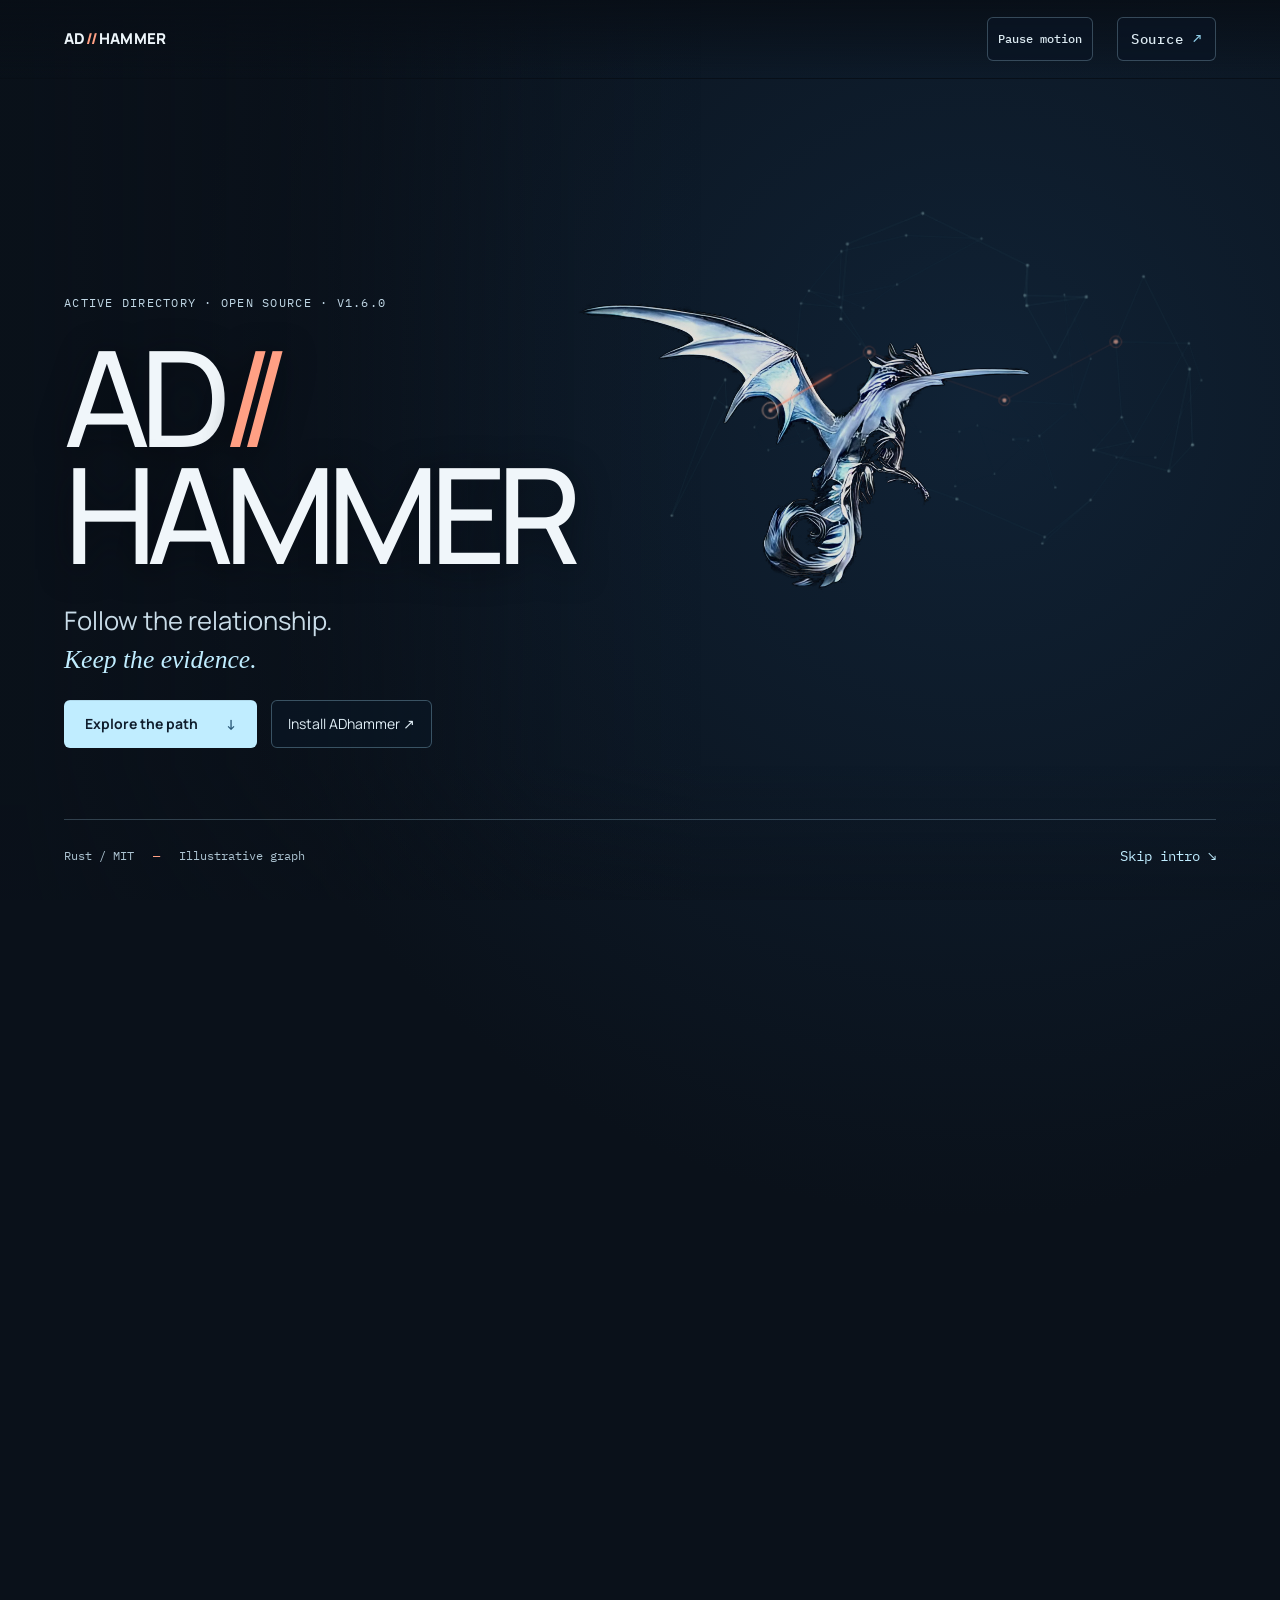
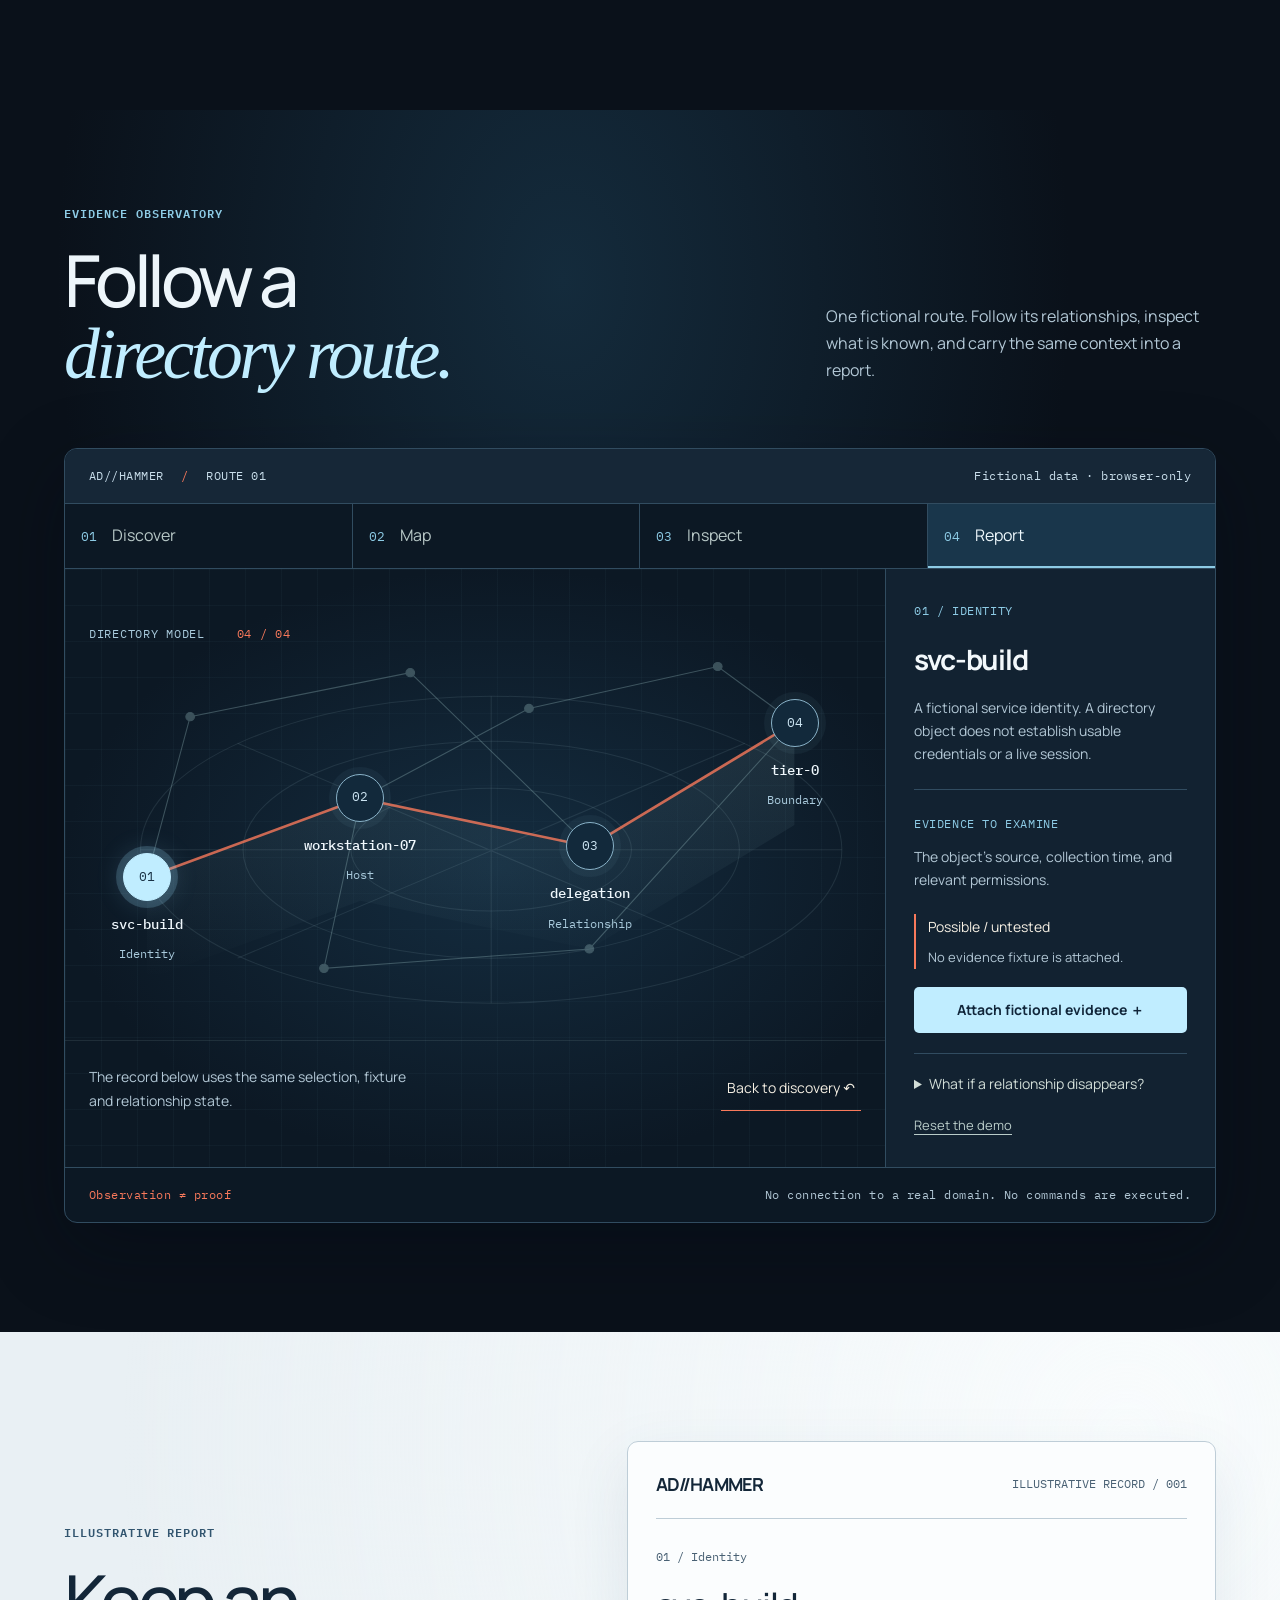
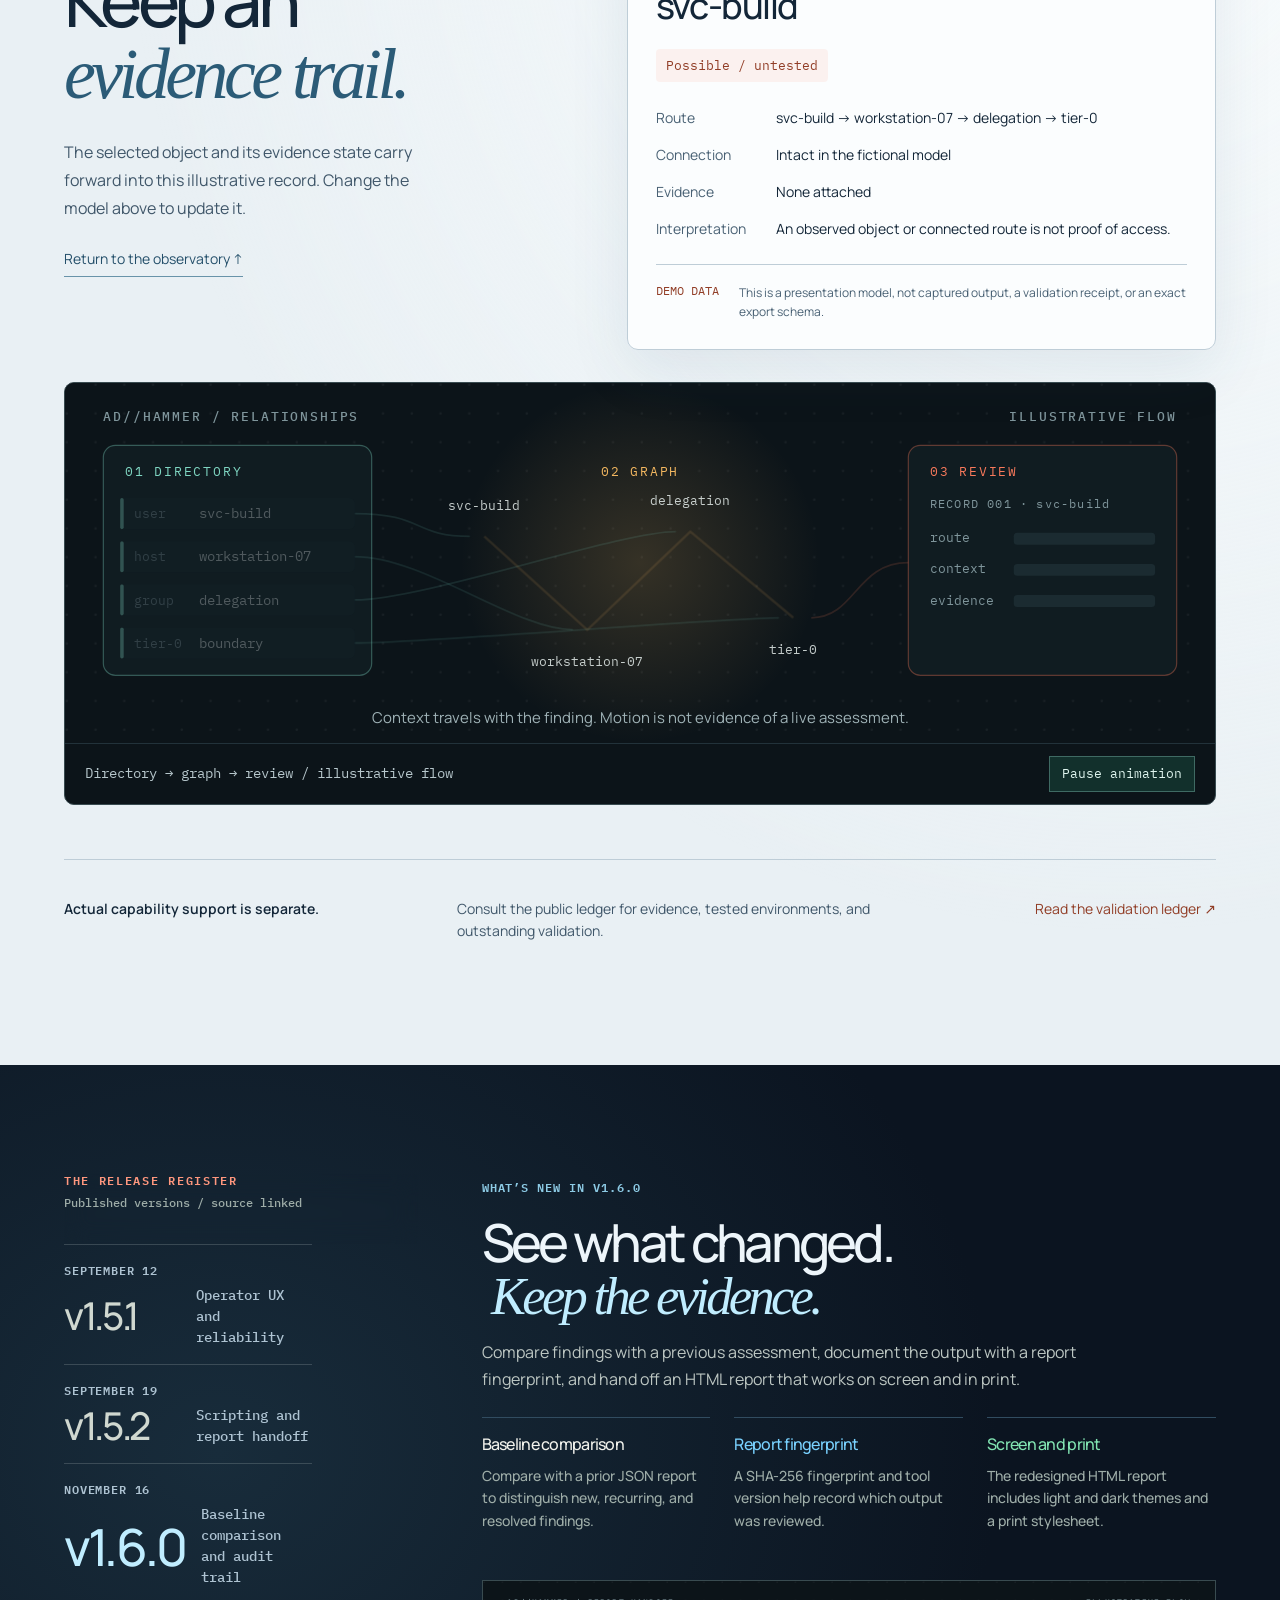
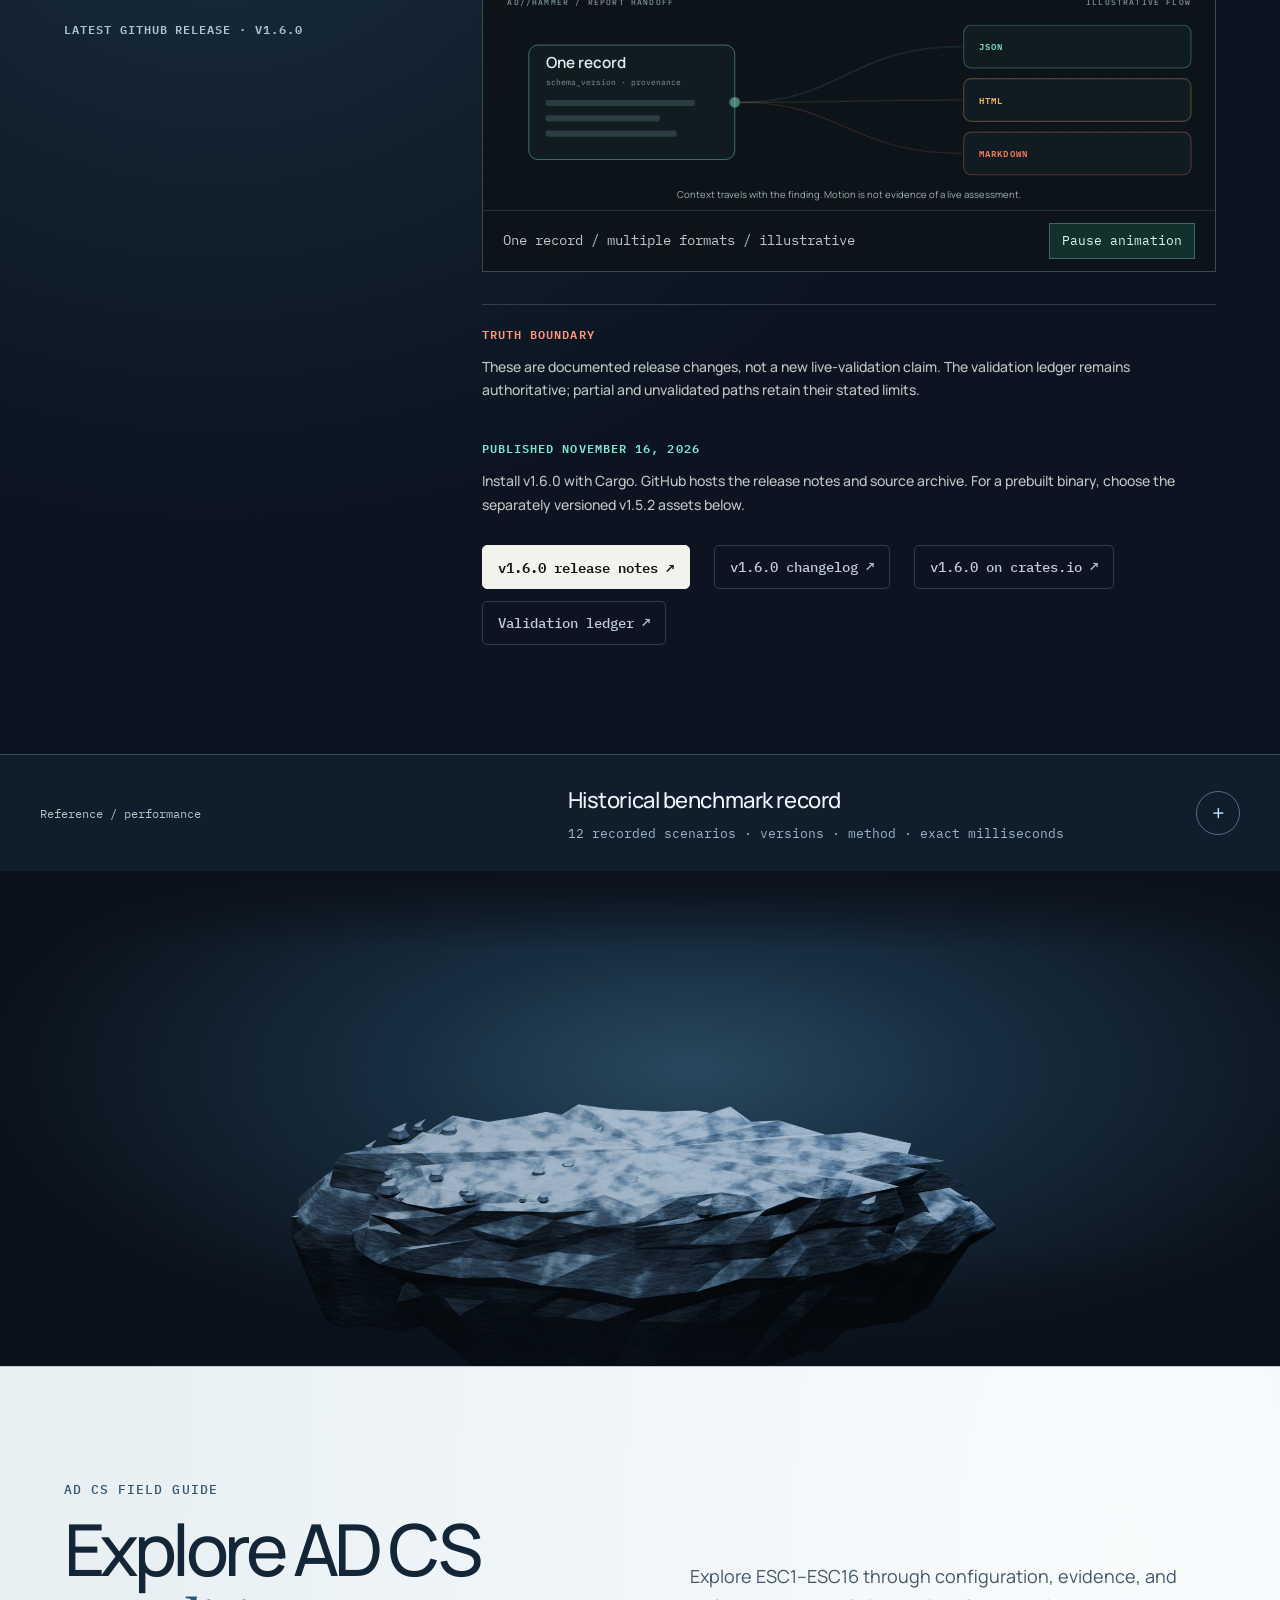
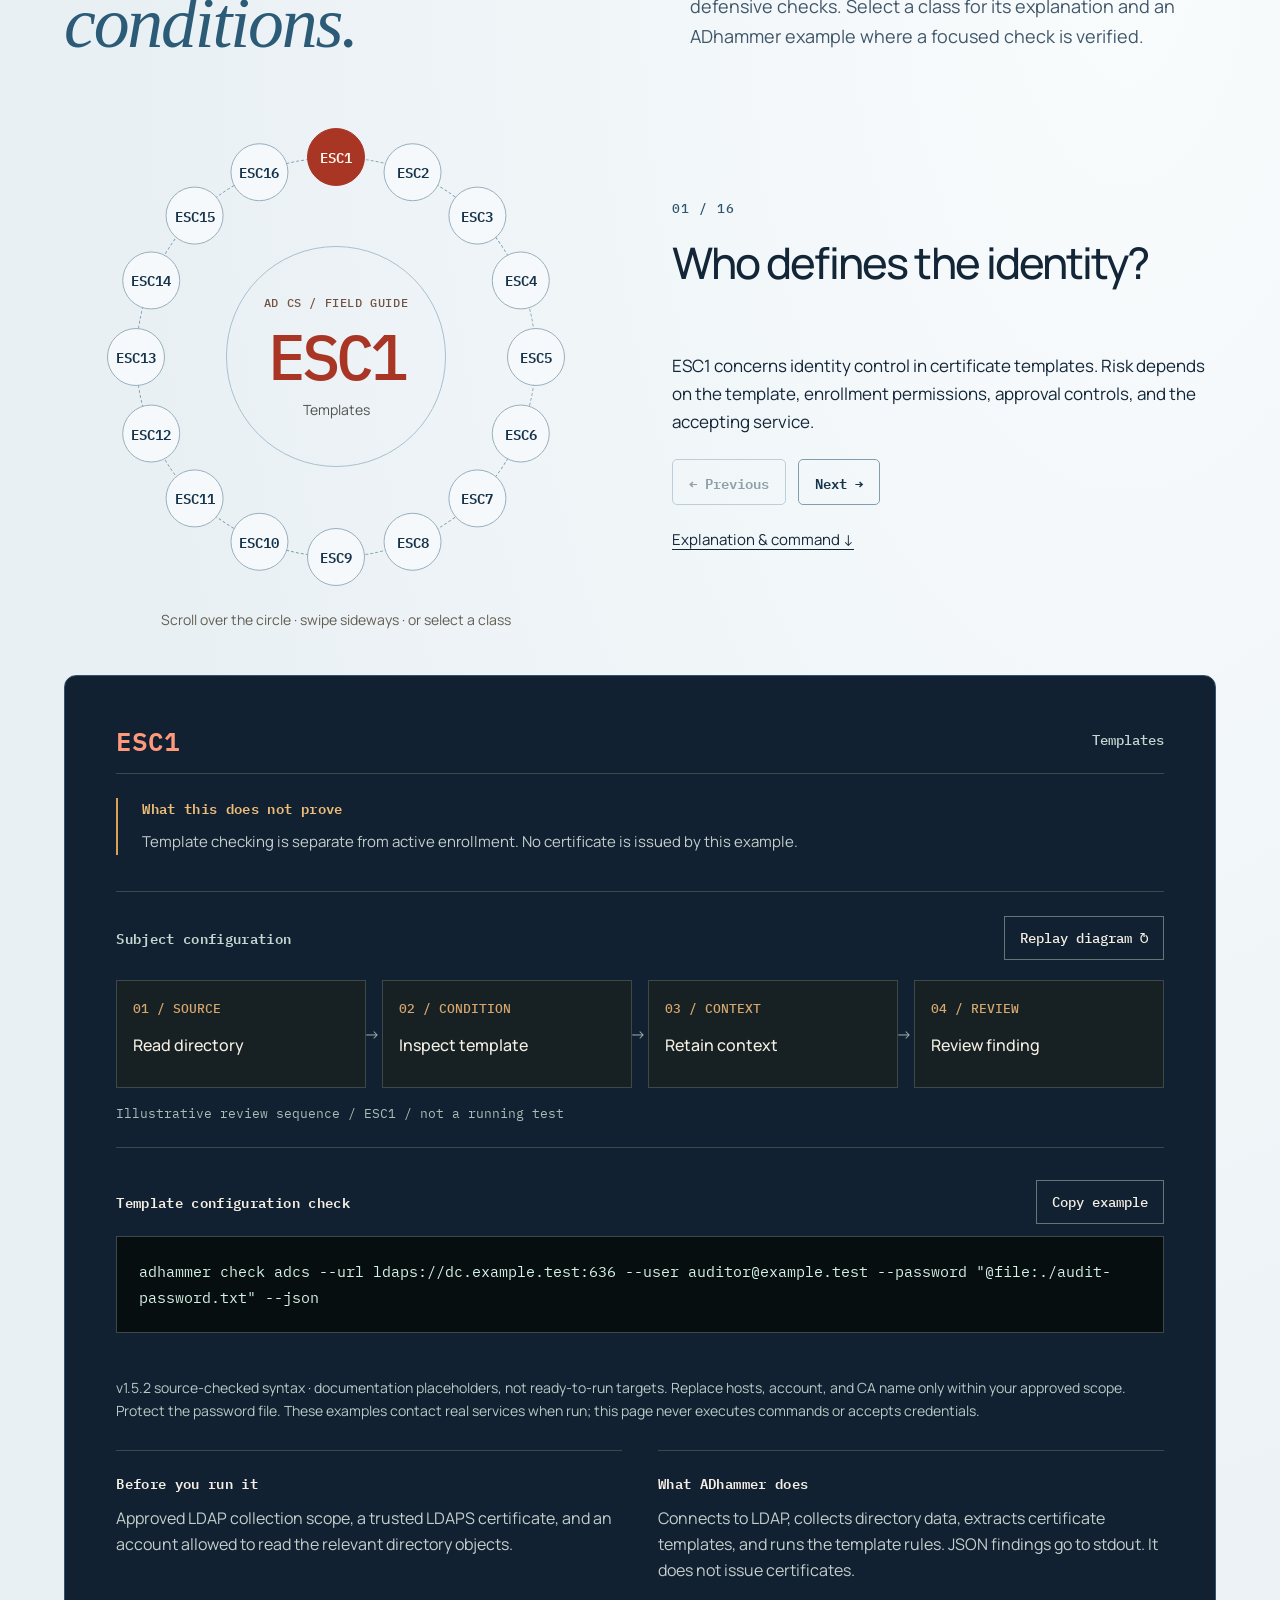
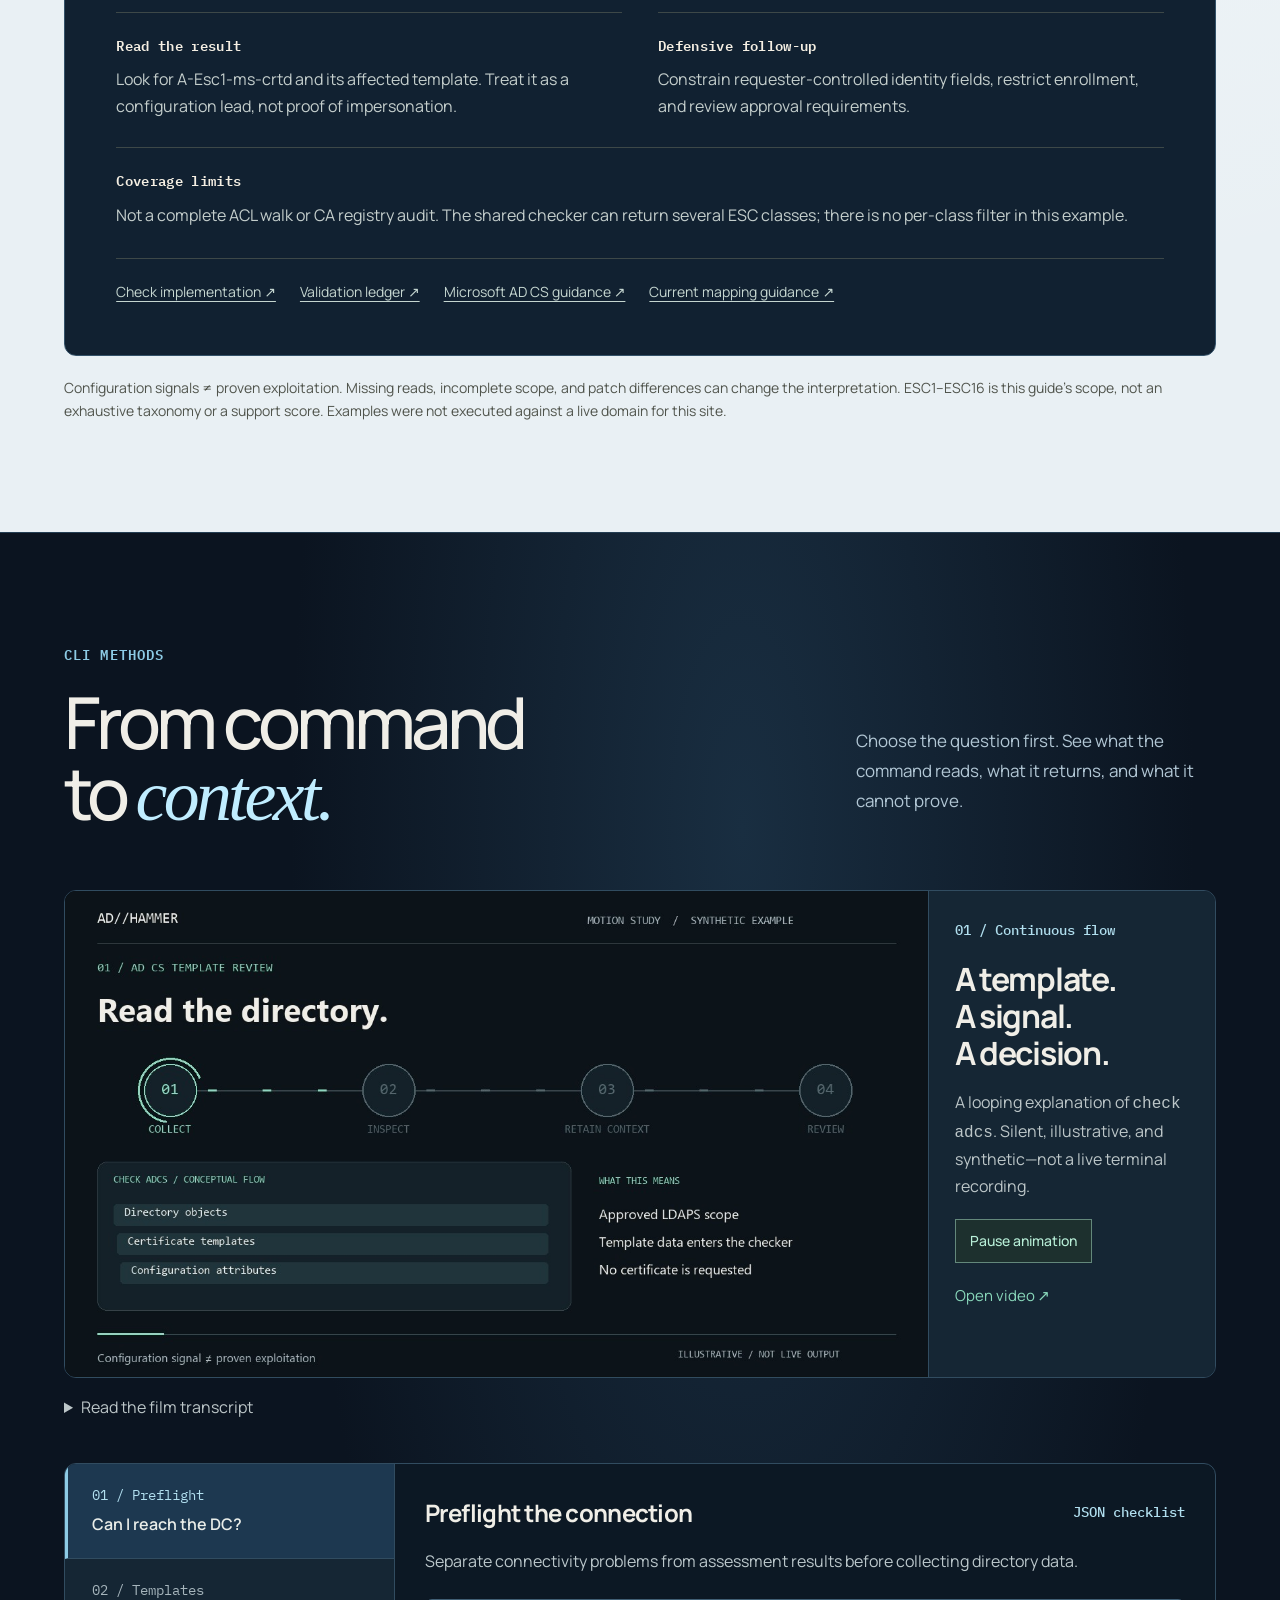
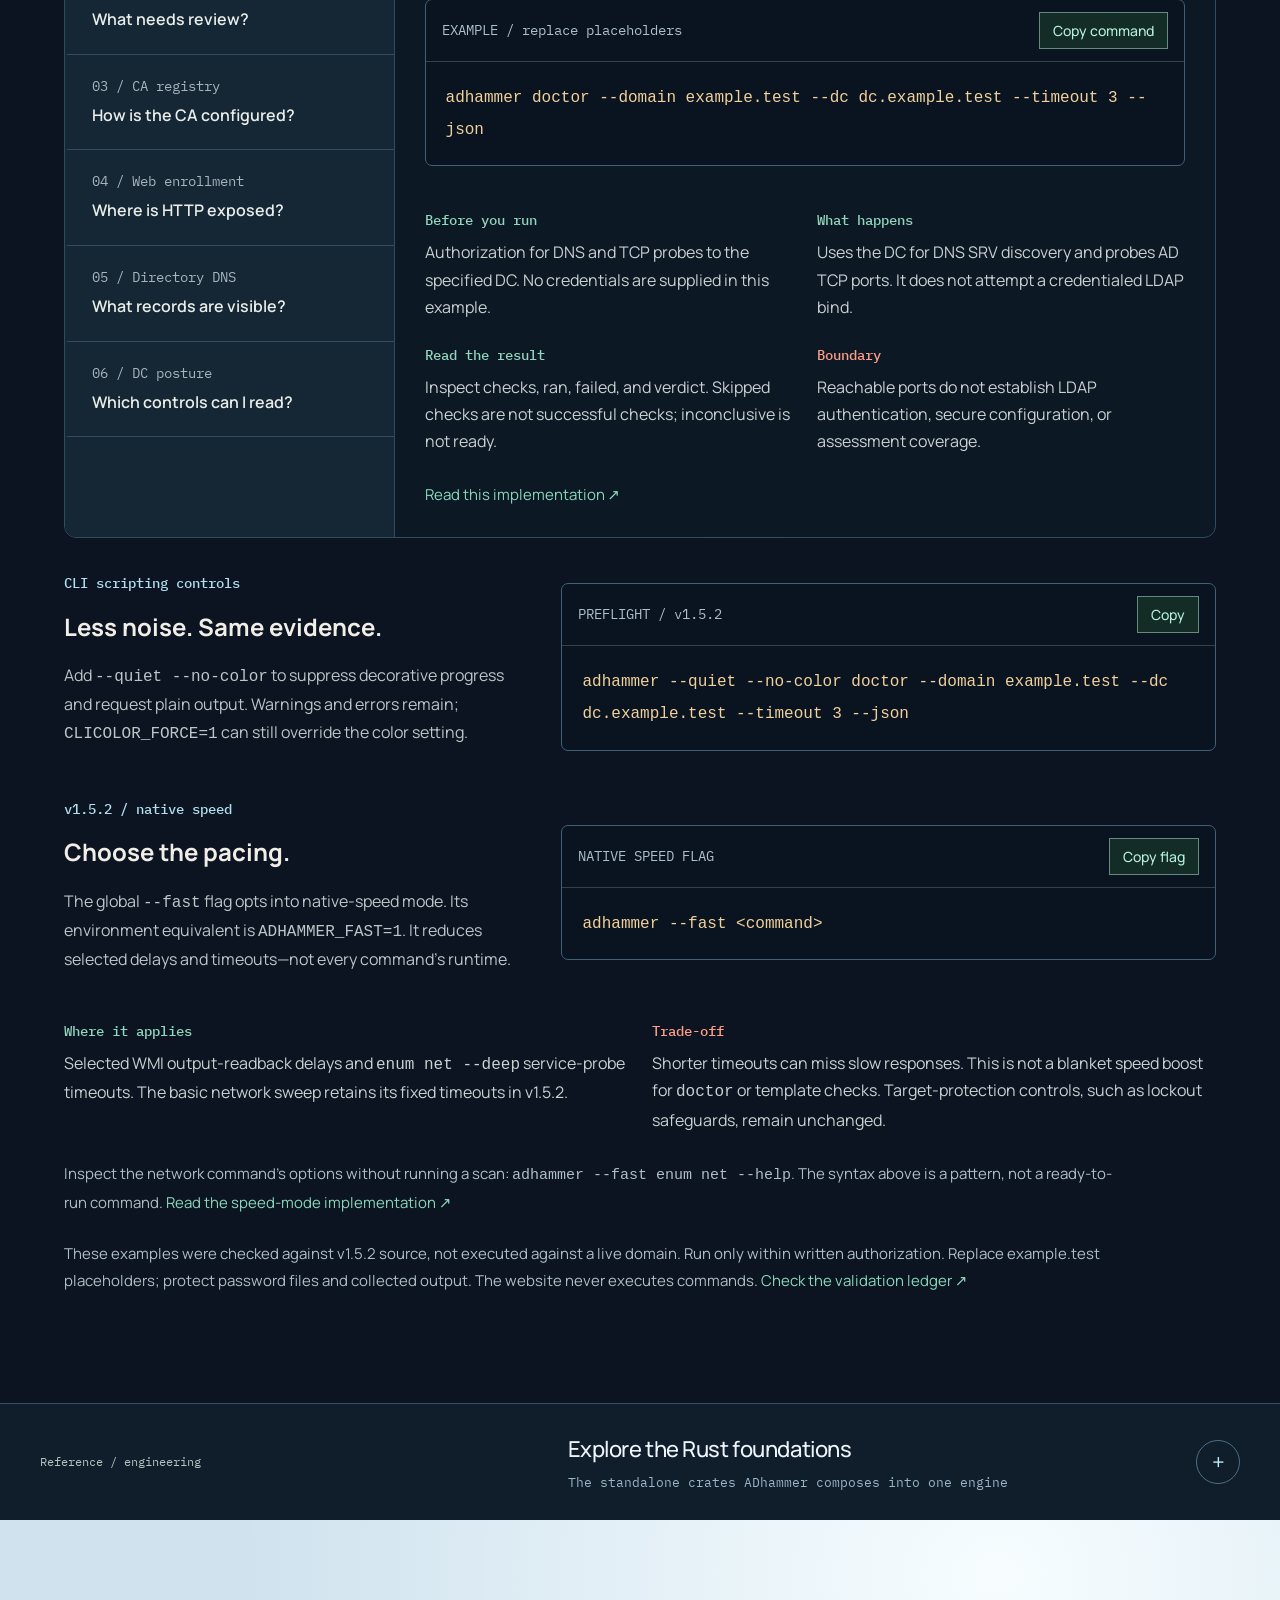
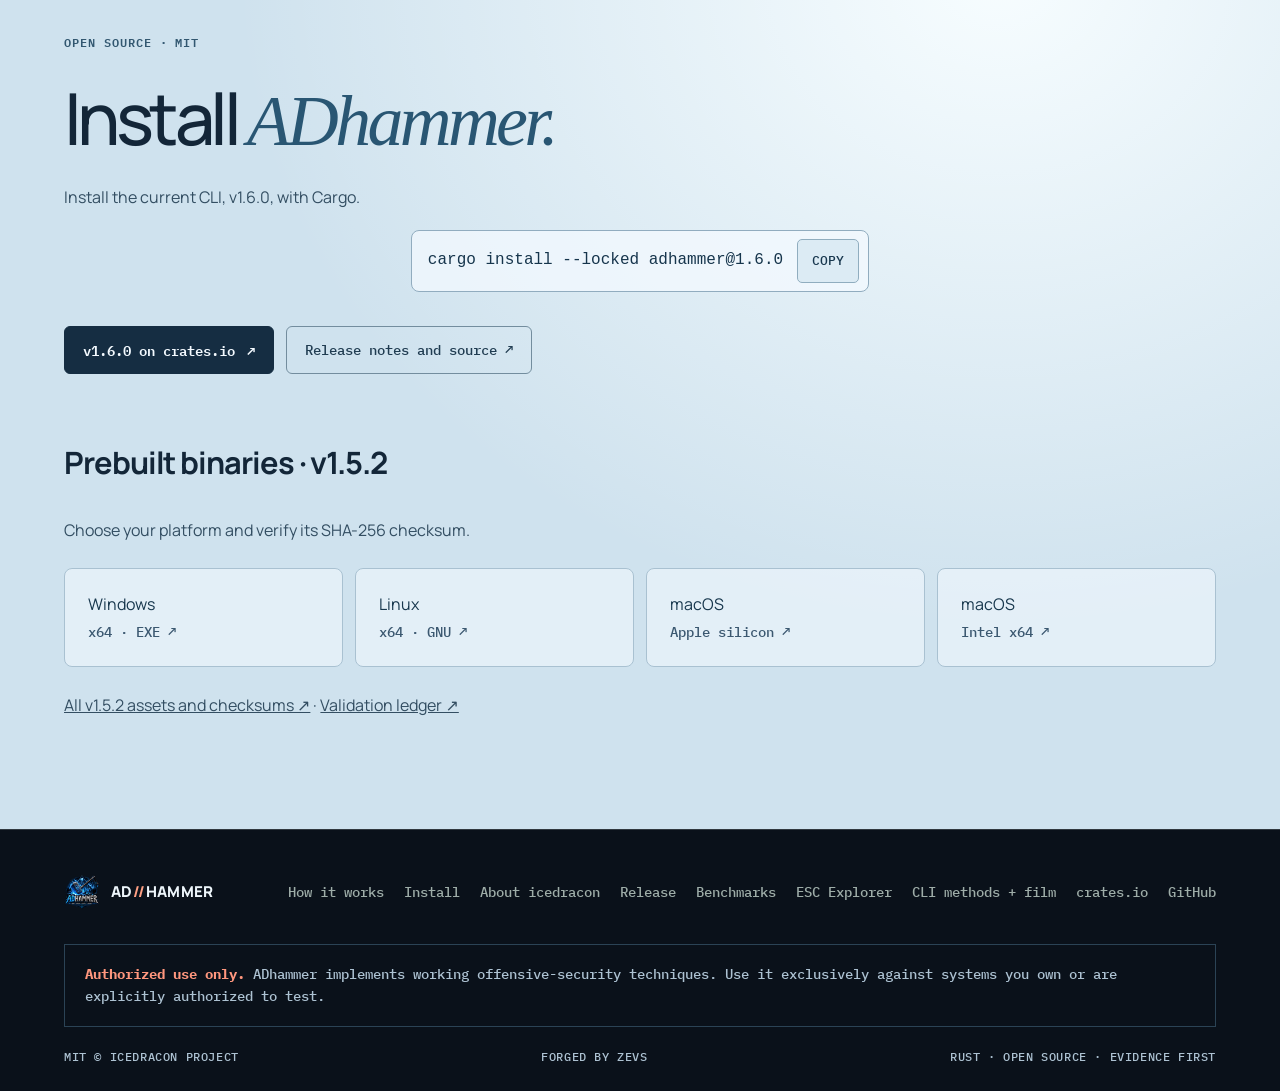
==== commit c33fa0c1: "site: play the hammer intro on slower connections" ====
--- a/site/index.html
+++ b/site/index.html
@@ -1891,9 +1891,9 @@
   <link rel="stylesheet" href="assets/cli-methods.css">
   <link rel="stylesheet" href="assets/polish.css">
   <link rel="stylesheet" href="assets/flows.css">
-  <link rel="stylesheet" href="assets/visual.css?v=hd-detail">
-  <link rel="preload" href="assets/adhammer-mark.webp" as="image" type="image/webp" media="(prefers-reduced-motion: no-preference)">
-  <script src="assets/brand-intro.js" defer></script>
+  <link rel="stylesheet" href="assets/visual.css?v=intro-start">
+  <link rel="preload" href="assets/adhammer-opening-poster.webp" as="image" type="image/webp" fetchpriority="high" media="(prefers-reduced-motion: no-preference)">
+  <script src="assets/brand-intro.js?v=intro-start" defer></script>
   <script type="application/ld+json">
   {
     "@context": "https://schema.org",
@@ -1928,7 +1928,7 @@
 </head>
 <body>
   <div class="brand-intro" aria-hidden="true" hidden>
-    <video class="brand-intro-film" data-src="assets/adhammer-logo-forge-1080.mp4?v=6" muted playsinline preload="none" disablepictureinpicture></video>
+    <video class="brand-intro-film" data-src="assets/adhammer-logo-forge-1080.mp4?v=7" data-poster="assets/adhammer-opening-poster.webp" muted playsinline preload="auto" disablepictureinpicture></video>
     <div class="brand-intro-mark">
       <div class="brand-intro-crest"></div>
       <div class="brand-intro-foot"></div>
--- a/site/assets/visual.css
+++ b/site/assets/visual.css
@@ -50,15 +50,12 @@
   overflow: clip;
   pointer-events: none;
   perspective: 920px;
+  background: #070d16;
+  transition: opacity .48s cubic-bezier(.24, .64, .37, 1);
+}
+.brand-intro-assembly {
   background: radial-gradient(ellipse at 50% 47%, #112d45, #091522 44%, #070e17 78%);
   animation: brand-intro-exit var(--intro-length) both;
-}
-.brand-intro-film { display: none; }
-.brand-intro.brand-film-active {
-  animation: none;
-  overflow: hidden;
-  background: #070d16;
-  transition: opacity .48s cubic-bezier(.24, .64, .37, 1);
 }
 .brand-intro.brand-film-fading { opacity: 0; }
 .brand-film-fading::after {
@@ -74,8 +71,9 @@
   34% { opacity: .68; }
   to { opacity: 0; transform: translateX(16%); }
 }
-.brand-film-active .brand-intro-mark { display: none; }
-.brand-film-active .brand-intro-film {
+.brand-intro:not(.brand-intro-assembly) .brand-intro-mark,
+.brand-intro-assembly .brand-intro-film { display: none; }
+.brand-intro-film {
   display: block;
   width: 100%;
   height: 100%;
@@ -83,7 +81,7 @@
   object-position: 50% 50%;
 }
 @media (max-aspect-ratio: 4/5) {
-  .brand-film-active .brand-intro-film {
+  .brand-intro-film {
     height: auto;
     aspect-ratio: 6 / 5;
     mask-image: linear-gradient(transparent, #000 5%, #000 91%, transparent);
